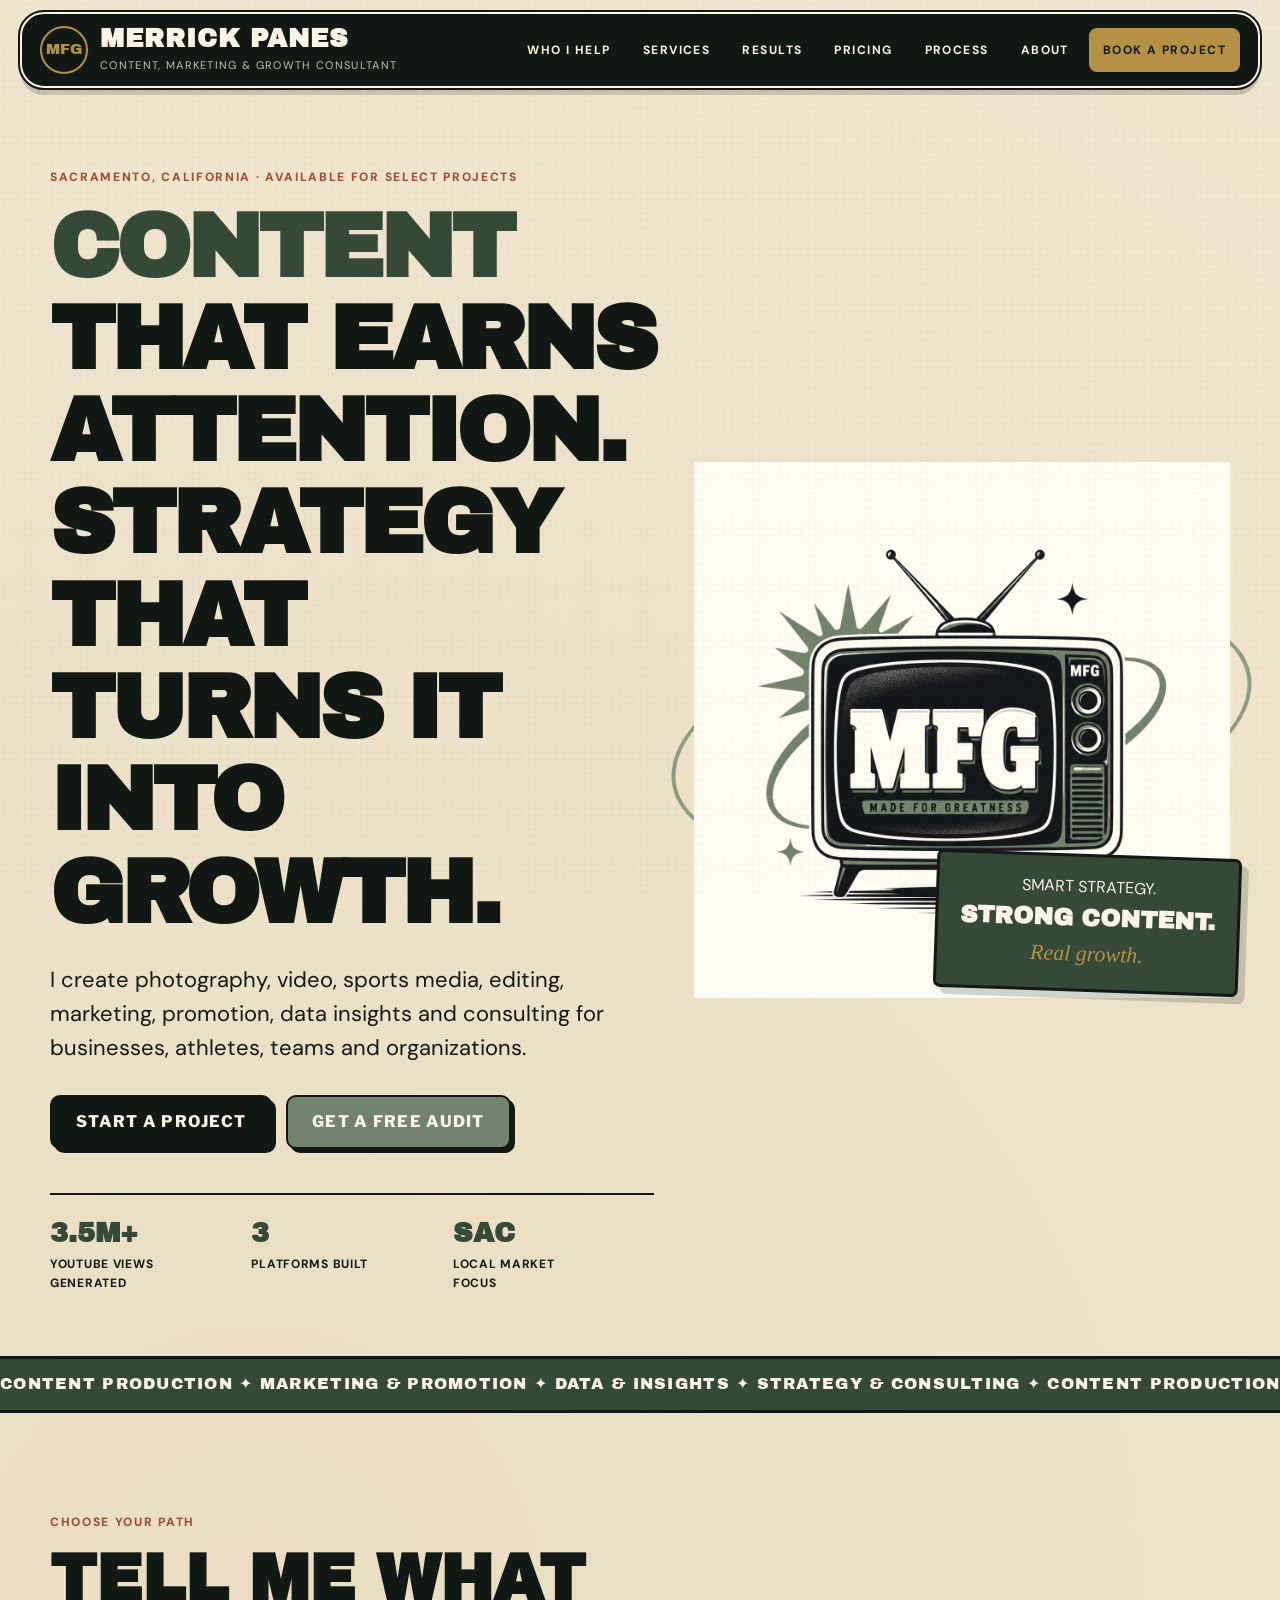
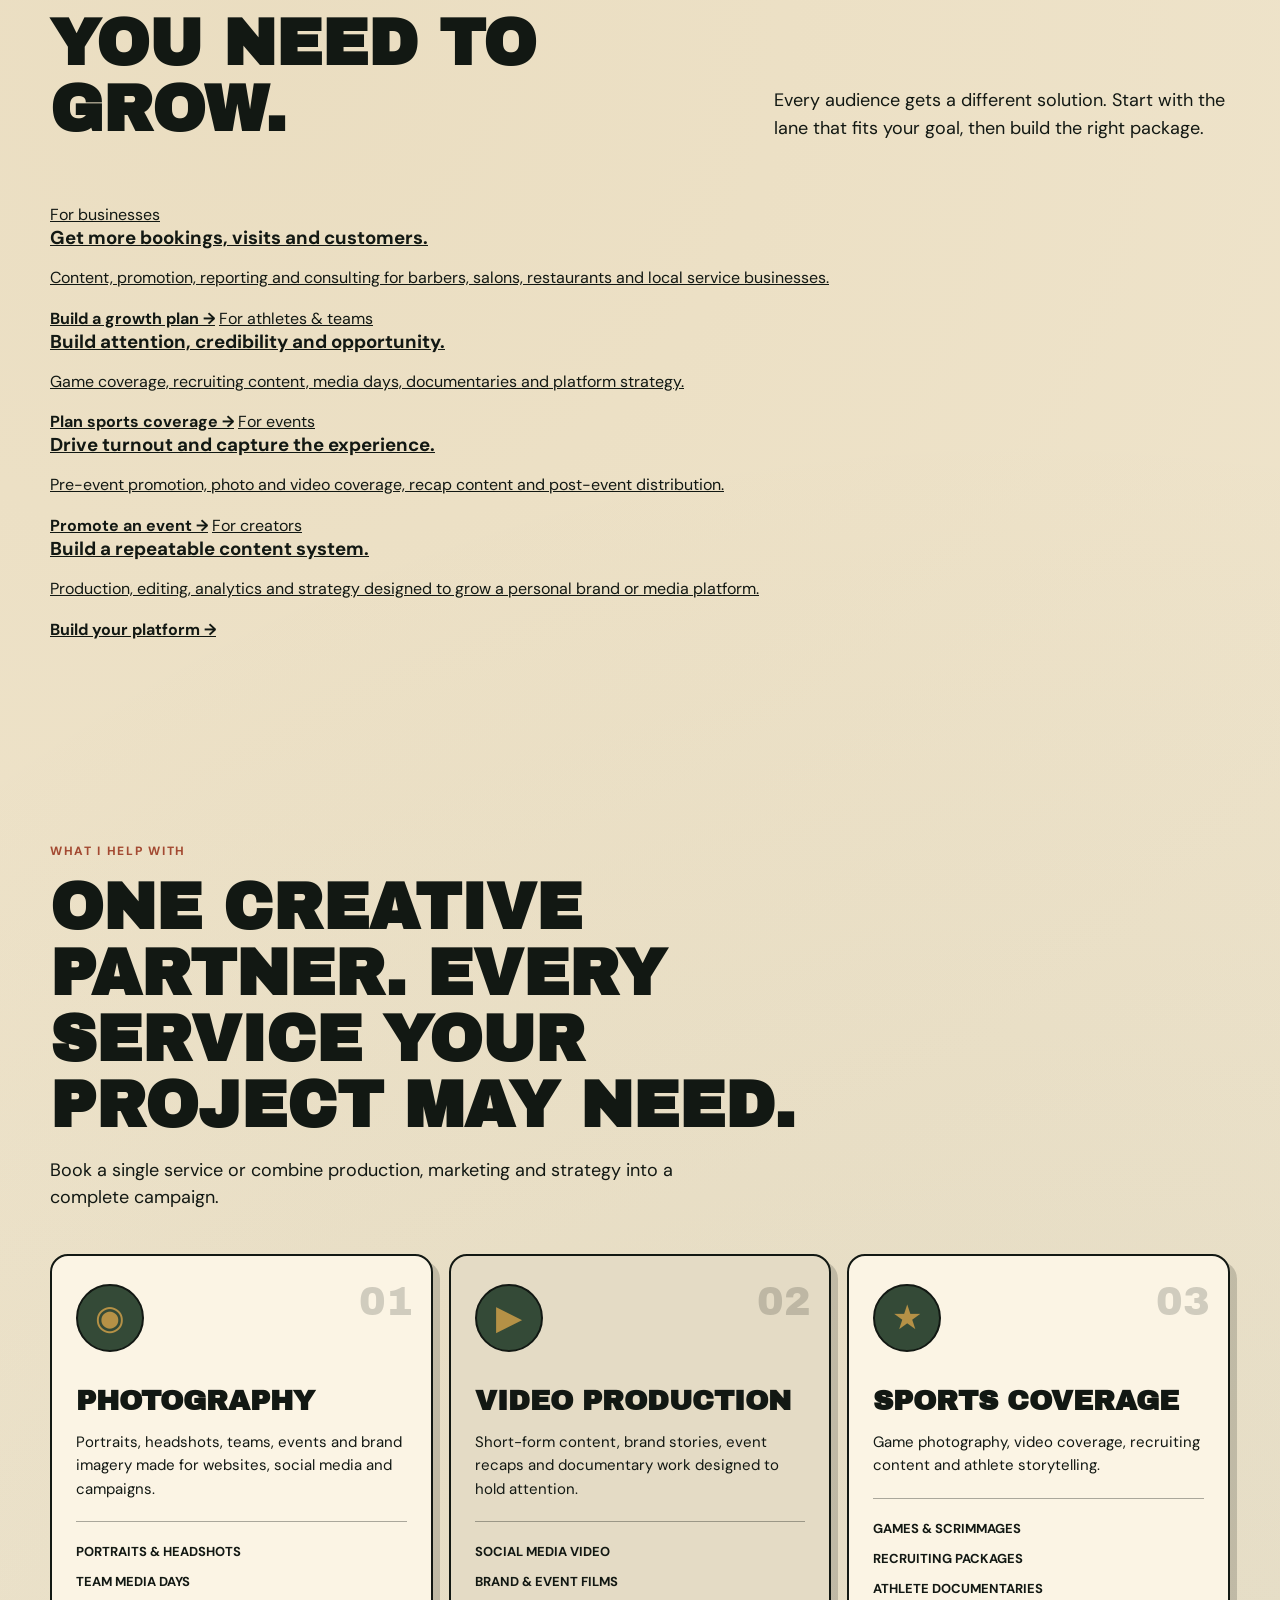
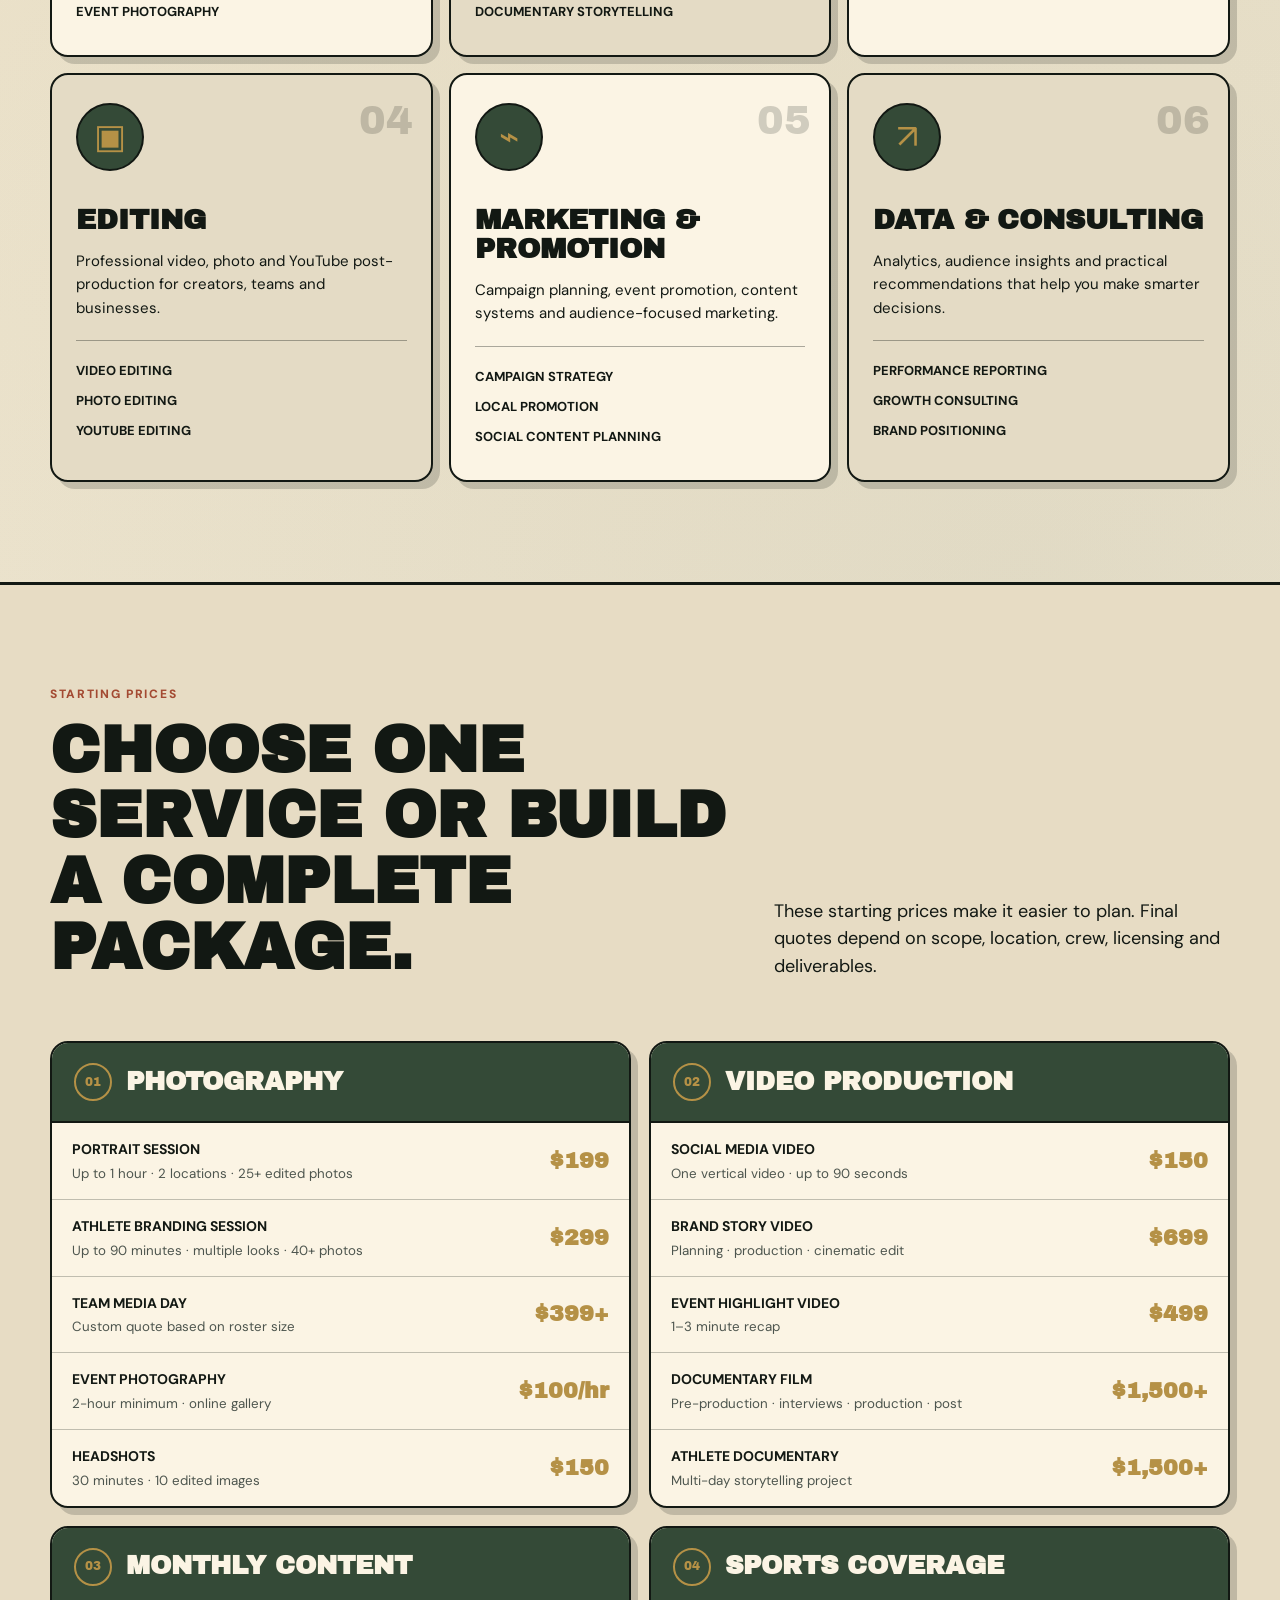
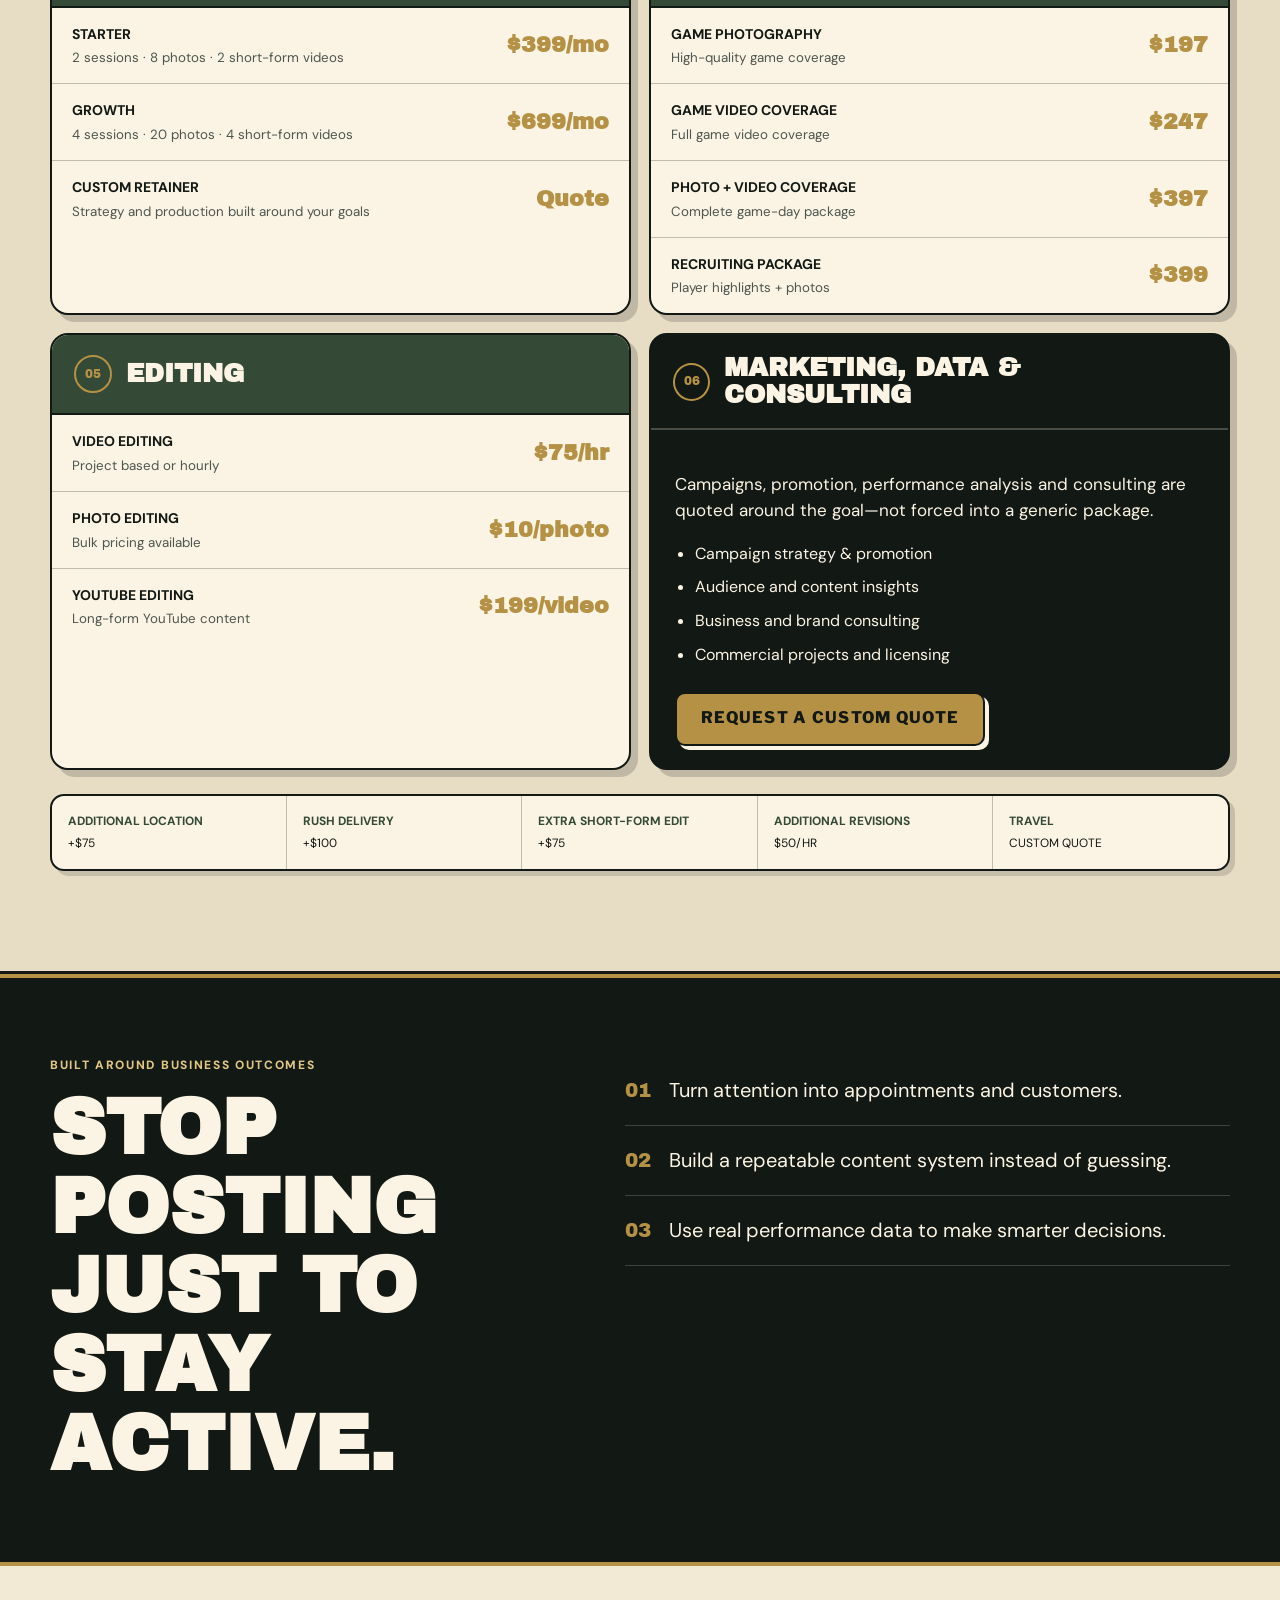
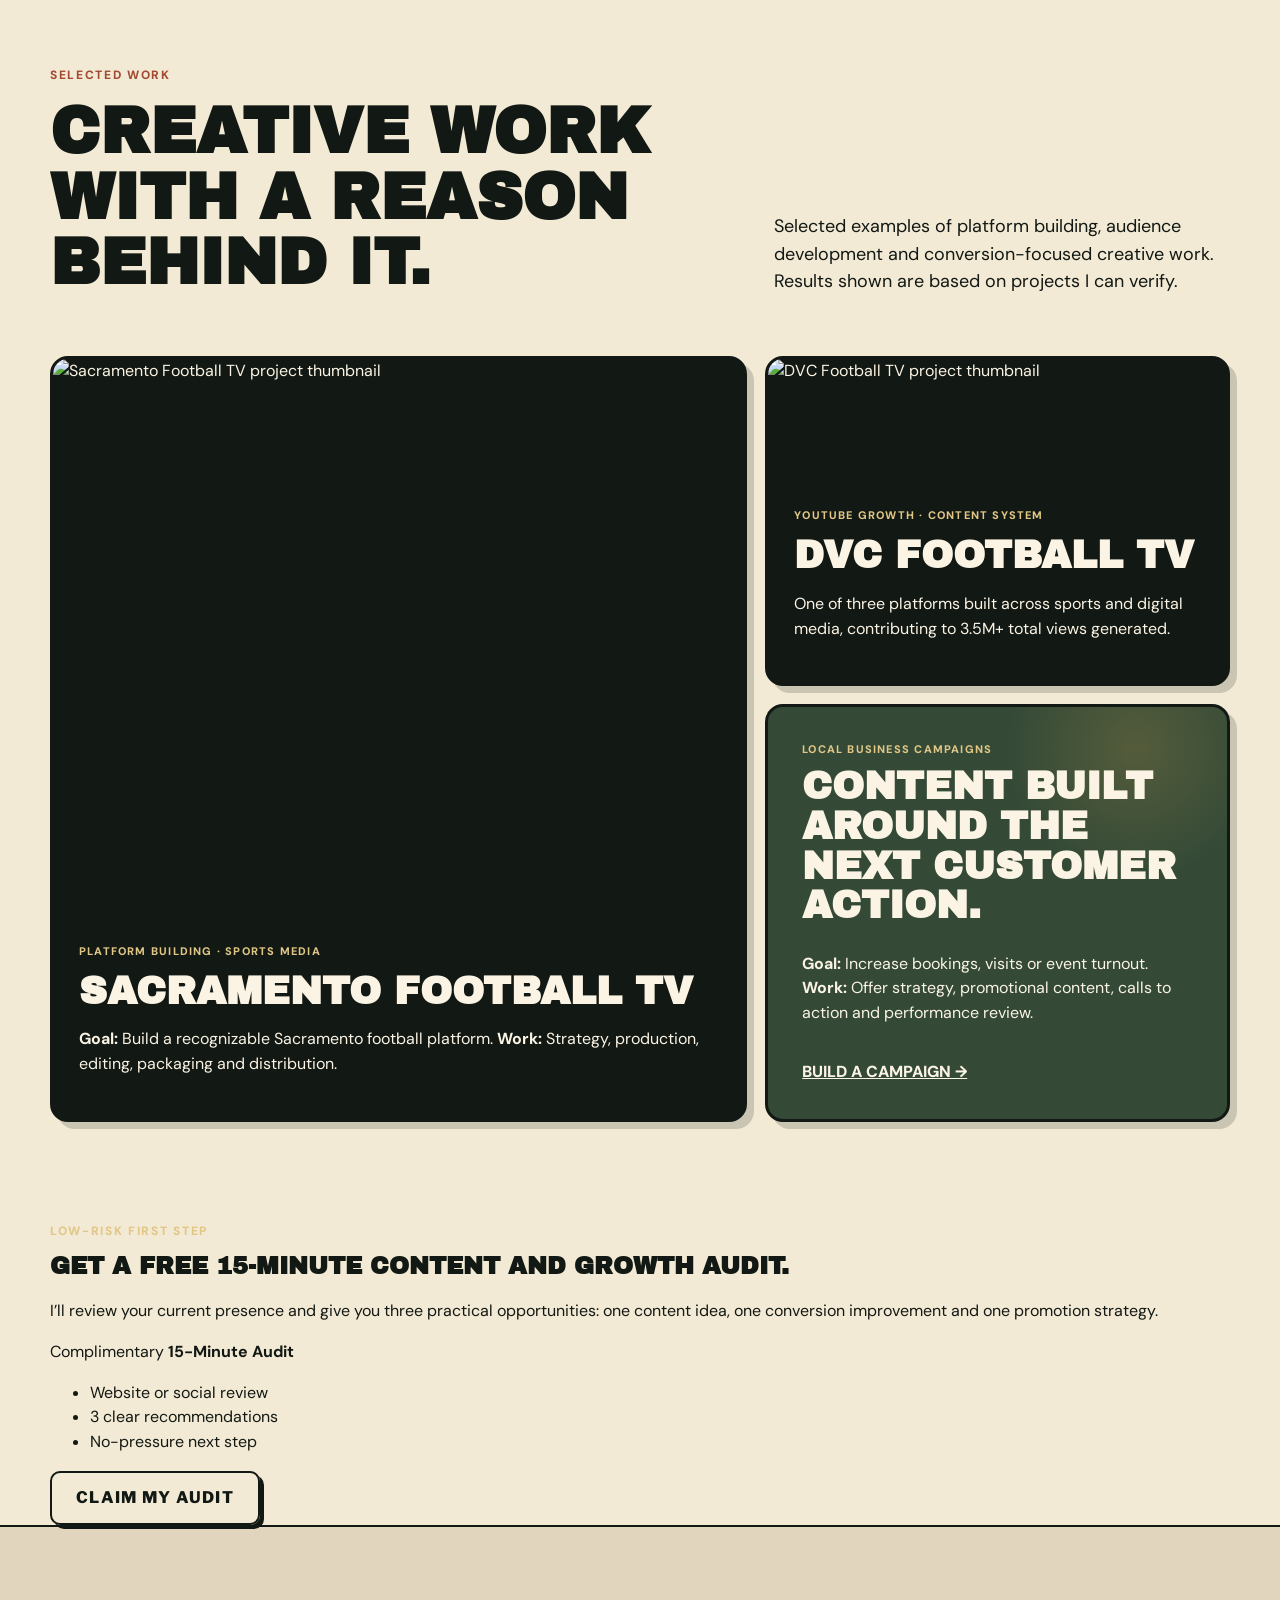
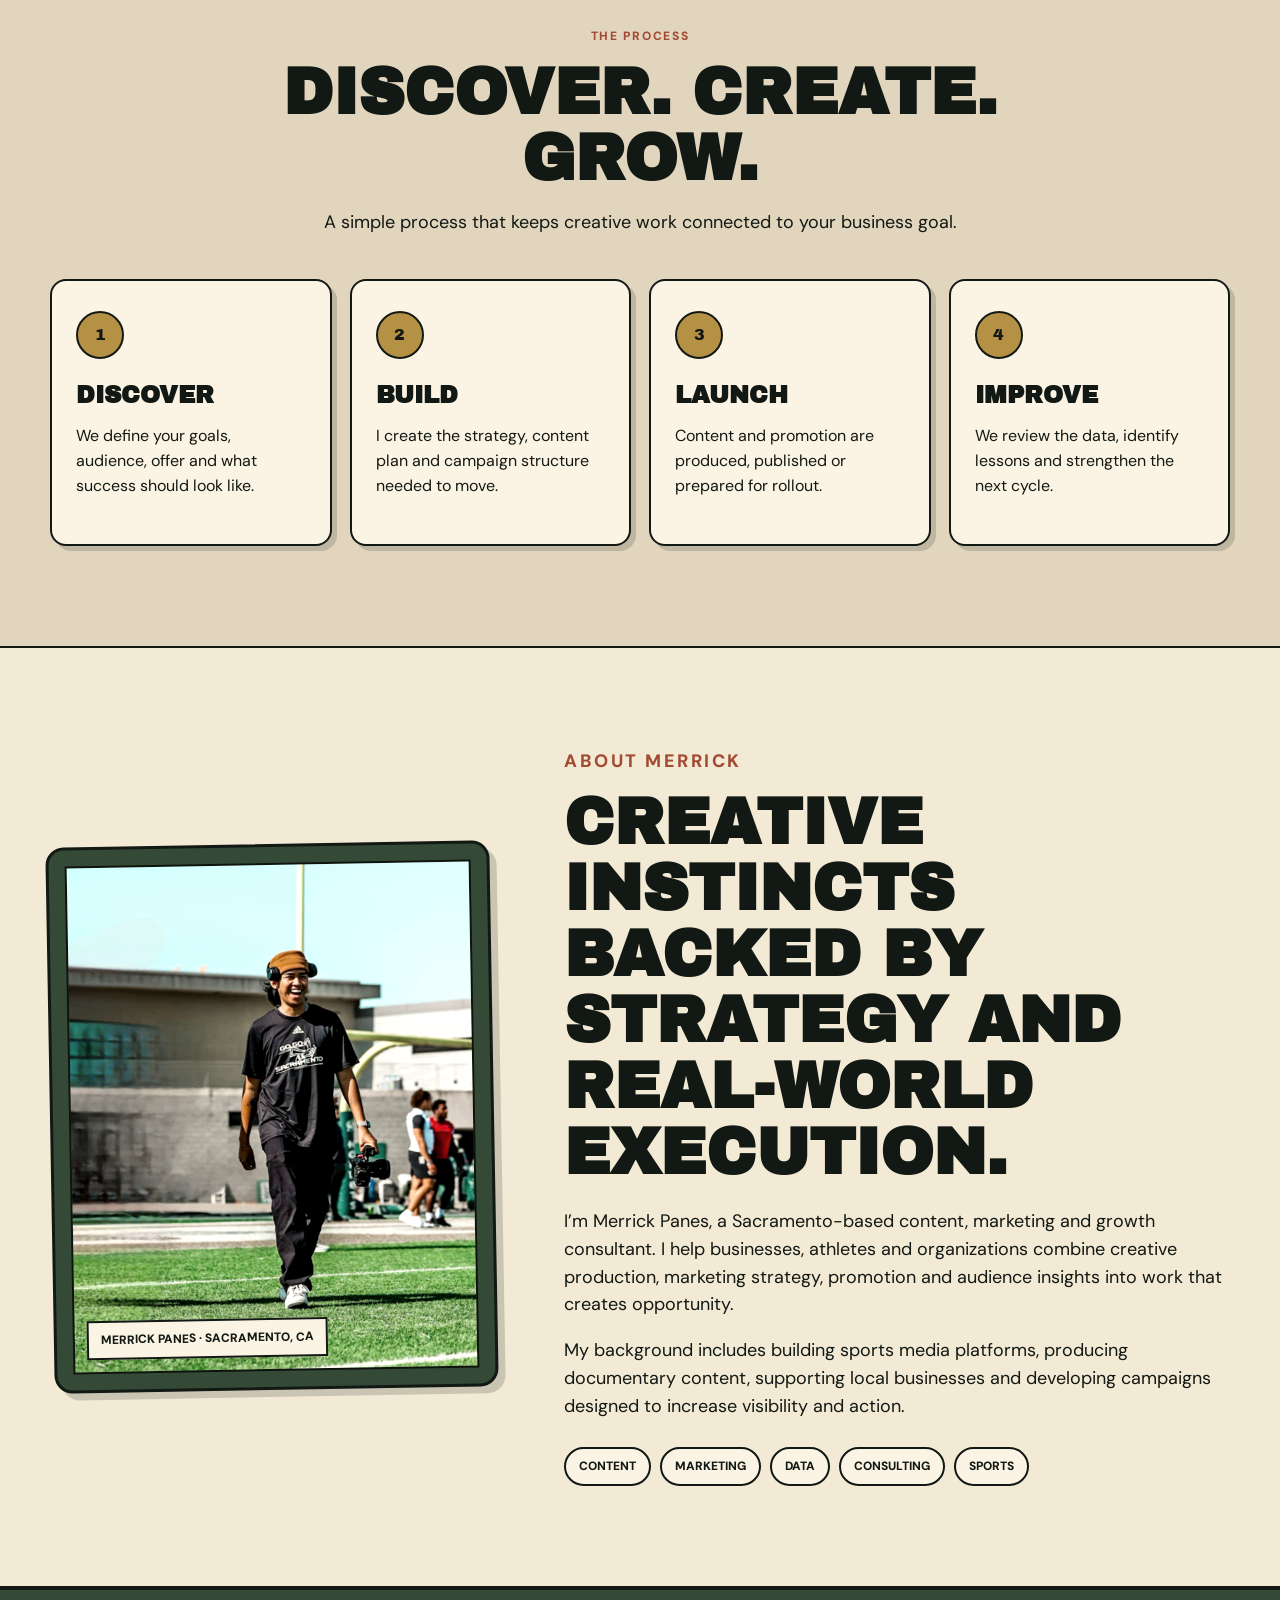
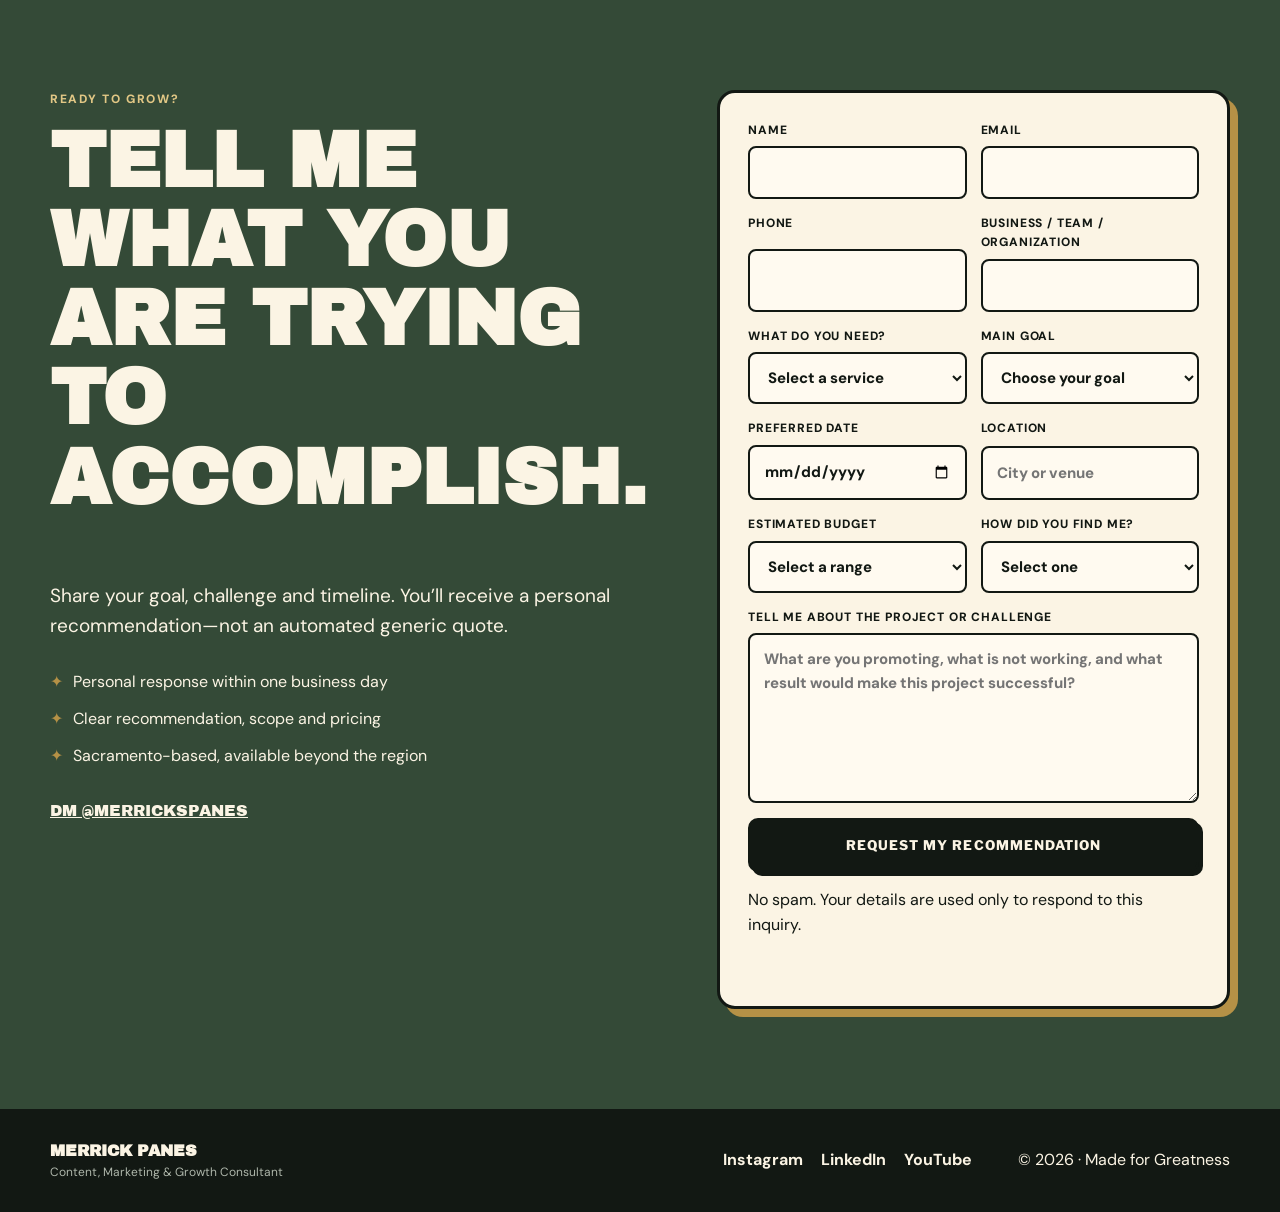
==== index.html @ a5ece687 "Add files via upload" ====
<!doctype html>
<html lang="en">
<head>
  <meta charset="utf-8">
  <meta name="viewport" content="width=device-width, initial-scale=1">
  <meta name="description" content="Merrick Panes is a Sacramento-based content, marketing and growth consultant helping businesses earn attention, understand their audience and turn visibility into bookings and growth.">
  <title>Merrick Panes | Content, Marketing & Growth Consultant</title>
  <link rel="preconnect" href="https://fonts.googleapis.com">
  <link rel="preconnect" href="https://fonts.gstatic.com" crossorigin>
  <link href="https://fonts.googleapis.com/css2?family=Archivo+Black&family=DM+Sans:wght@400;500;600;700&family=Libre+Franklin:ital,wght@0,700;1,700&display=swap" rel="stylesheet">
  <link rel="stylesheet" href="styles.css">
</head>
<body>
  <div class="grain" aria-hidden="true"></div>

  <header class="site-header">
    <a class="brand" href="#top" aria-label="Merrick Panes home">
      <span class="brand-mark">MFG</span>
      <span>
        <strong>Merrick Panes</strong>
        <small>Content, Marketing & Growth Consultant</small>
      </span>
    </a>
    <button class="menu-toggle" aria-expanded="false" aria-controls="site-nav">Menu</button>
    <nav id="site-nav" class="site-nav" aria-label="Primary navigation">
      <a href="#audiences">Who I Help</a>
      <a href="#services">Services</a>
      <a href="#work">Results</a>
      <a href="#pricing">Pricing</a>
      <a href="#process">Process</a>
      <a href="#about">About</a>
      <a class="nav-cta" href="#contact">Book a Project</a>
    </nav>
  </header>

  <main id="top">
    <section class="hero shell">
      <div class="hero-copy">
        <p class="eyebrow">Sacramento, California · Available for select projects</p>
        <h1>Content that earns attention. Strategy that turns it into growth.</h1>
        <p class="hero-lead">I create photography, video, sports media, editing, marketing, promotion, data insights and consulting for businesses, athletes, teams and organizations.</p>
        <div class="hero-actions">
          <a class="button primary" href="#contact">Start a Project</a>
          <a class="button secondary" href="#audit">Get a Free Audit</a>
        </div>
        <div class="proof-strip" aria-label="Selected experience">
          <div><strong>3.5M+</strong><span>YouTube views generated</span></div>
          <div><strong>3</strong><span>Platforms built</span></div>
          <div><strong>SAC</strong><span>Local market focus</span></div>
        </div>
      </div>

      <div class="hero-art" aria-label="Made for Greatness retro television logo">
        <div class="orbit orbit-one"></div>
        <div class="orbit orbit-two"></div>
        <span class="spark spark-one">✦</span>
        <span class="spark spark-two">✦</span>
        <img src="assets/mfg-retro-tv.png" alt="MFG Made for Greatness retro television logo">
        <div class="hero-sign">
          <span>Smart strategy.</span>
          <strong>Strong content.</strong>
          <em>Real growth.</em>
        </div>
      </div>
    </section>

    <section class="ticker" aria-label="Services ticker">
      <div>CONTENT PRODUCTION ✦ MARKETING & PROMOTION ✦ DATA & INSIGHTS ✦ STRATEGY & CONSULTING ✦ CONTENT PRODUCTION ✦ MARKETING & PROMOTION ✦ DATA & INSIGHTS ✦ STRATEGY & CONSULTING ✦</div>
    </section>



    <section id="audiences" class="section shell audience-section">
      <div class="section-heading split-heading">
        <div><p class="eyebrow">Choose your path</p><h2>Tell me what you need to grow.</h2></div>
        <p>Every audience gets a different solution. Start with the lane that fits your goal, then build the right package.</p>
      </div>
      <div class="audience-grid">
        <a class="audience-card" href="#contact" data-service="Business Growth & Monthly Content"><span>For businesses</span><h3>Get more bookings, visits and customers.</h3><p>Content, promotion, reporting and consulting for barbers, salons, restaurants and local service businesses.</p><b>Build a growth plan →</b></a>
        <a class="audience-card" href="#contact" data-service="Sports / Athlete Media"><span>For athletes & teams</span><h3>Build attention, credibility and opportunity.</h3><p>Game coverage, recruiting content, media days, documentaries and platform strategy.</p><b>Plan sports coverage →</b></a>
        <a class="audience-card" href="#contact" data-service="Event Coverage & Promotion"><span>For events</span><h3>Drive turnout and capture the experience.</h3><p>Pre-event promotion, photo and video coverage, recap content and post-event distribution.</p><b>Promote an event →</b></a>
        <a class="audience-card" href="#contact" data-service="Creator / Personal Brand"><span>For creators</span><h3>Build a repeatable content system.</h3><p>Production, editing, analytics and strategy designed to grow a personal brand or media platform.</p><b>Build your platform →</b></a>
      </div>
    </section>

    <section id="services" class="section shell">
      <div class="section-heading">
        <p class="eyebrow">What I help with</p>
        <h2>One creative partner. Every service your project may need.</h2>
        <p>Book a single service or combine production, marketing and strategy into a complete campaign.</p>
      </div>

      <div class="service-grid service-grid-six">
        <article class="service-card">
          <span class="card-number">01</span><div class="service-icon" aria-hidden="true">◉</div>
          <h3>Photography</h3><p>Portraits, headshots, teams, events and brand imagery made for websites, social media and campaigns.</p>
          <ul><li>Portraits & headshots</li><li>Team media days</li><li>Event photography</li></ul>
        </article>
        <article class="service-card">
          <span class="card-number">02</span><div class="service-icon" aria-hidden="true">▶</div>
          <h3>Video Production</h3><p>Short-form content, brand stories, event recaps and documentary work designed to hold attention.</p>
          <ul><li>Social media video</li><li>Brand & event films</li><li>Documentary storytelling</li></ul>
        </article>
        <article class="service-card">
          <span class="card-number">03</span><div class="service-icon" aria-hidden="true">★</div>
          <h3>Sports Coverage</h3><p>Game photography, video coverage, recruiting content and athlete storytelling.</p>
          <ul><li>Games & scrimmages</li><li>Recruiting packages</li><li>Athlete documentaries</li></ul>
        </article>
        <article class="service-card">
          <span class="card-number">04</span><div class="service-icon" aria-hidden="true">▣</div>
          <h3>Editing</h3><p>Professional video, photo and YouTube post-production for creators, teams and businesses.</p>
          <ul><li>Video editing</li><li>Photo editing</li><li>YouTube editing</li></ul>
        </article>
        <article class="service-card">
          <span class="card-number">05</span><div class="service-icon" aria-hidden="true">⌁</div>
          <h3>Marketing & Promotion</h3><p>Campaign planning, event promotion, content systems and audience-focused marketing.</p>
          <ul><li>Campaign strategy</li><li>Local promotion</li><li>Social content planning</li></ul>
        </article>
        <article class="service-card">
          <span class="card-number">06</span><div class="service-icon" aria-hidden="true">↗</div>
          <h3>Data & Consulting</h3><p>Analytics, audience insights and practical recommendations that help you make smarter decisions.</p>
          <ul><li>Performance reporting</li><li>Growth consulting</li><li>Brand positioning</li></ul>
        </article>
      </div>
    </section>

    <section id="pricing" class="section pricing-section">
      <div class="shell">
        <div class="section-heading split-heading">
          <div><p class="eyebrow">Starting prices</p><h2>Choose one service or build a complete package.</h2></div>
          <p>These starting prices make it easier to plan. Final quotes depend on scope, location, crew, licensing and deliverables.</p>
        </div>

        <div class="pricing-grid">
          <article class="price-panel"><div class="price-heading"><span>01</span><h3>Photography</h3></div>
            <div class="price-row"><div><strong>Portrait Session</strong><small>Up to 1 hour · 2 locations · 25+ edited photos</small></div><b>$199</b></div>
            <div class="price-row"><div><strong>Athlete Branding Session</strong><small>Up to 90 minutes · multiple looks · 40+ photos</small></div><b>$299</b></div>
            <div class="price-row"><div><strong>Team Media Day</strong><small>Custom quote based on roster size</small></div><b>$399+</b></div>
            <div class="price-row"><div><strong>Event Photography</strong><small>2-hour minimum · online gallery</small></div><b>$100/hr</b></div>
            <div class="price-row"><div><strong>Headshots</strong><small>30 minutes · 10 edited images</small></div><b>$150</b></div>
          </article>

          <article class="price-panel"><div class="price-heading"><span>02</span><h3>Video Production</h3></div>
            <div class="price-row"><div><strong>Social Media Video</strong><small>One vertical video · up to 90 seconds</small></div><b>$150</b></div>
            <div class="price-row"><div><strong>Brand Story Video</strong><small>Planning · production · cinematic edit</small></div><b>$699</b></div>
            <div class="price-row"><div><strong>Event Highlight Video</strong><small>1–3 minute recap</small></div><b>$499</b></div>
            <div class="price-row"><div><strong>Documentary Film</strong><small>Pre-production · interviews · production · post</small></div><b>$1,500+</b></div>
            <div class="price-row"><div><strong>Athlete Documentary</strong><small>Multi-day storytelling project</small></div><b>$1,500+</b></div>
          </article>

          <article class="price-panel"><div class="price-heading"><span>03</span><h3>Monthly Content</h3></div>
            <div class="price-row"><div><strong>Starter</strong><small>2 sessions · 8 photos · 2 short-form videos</small></div><b>$399/mo</b></div>
            <div class="price-row"><div><strong>Growth</strong><small>4 sessions · 20 photos · 4 short-form videos</small></div><b>$699/mo</b></div>
            <div class="price-row"><div><strong>Custom Retainer</strong><small>Strategy and production built around your goals</small></div><b>Quote</b></div>
          </article>

          <article class="price-panel"><div class="price-heading"><span>04</span><h3>Sports Coverage</h3></div>
            <div class="price-row"><div><strong>Game Photography</strong><small>High-quality game coverage</small></div><b>$197</b></div>
            <div class="price-row"><div><strong>Game Video Coverage</strong><small>Full game video coverage</small></div><b>$247</b></div>
            <div class="price-row"><div><strong>Photo + Video Coverage</strong><small>Complete game-day package</small></div><b>$397</b></div>
            <div class="price-row"><div><strong>Recruiting Package</strong><small>Player highlights + photos</small></div><b>$399</b></div>
          </article>

          <article class="price-panel"><div class="price-heading"><span>05</span><h3>Editing</h3></div>
            <div class="price-row"><div><strong>Video Editing</strong><small>Project based or hourly</small></div><b>$75/hr</b></div>
            <div class="price-row"><div><strong>Photo Editing</strong><small>Bulk pricing available</small></div><b>$10/photo</b></div>
            <div class="price-row"><div><strong>YouTube Editing</strong><small>Long-form YouTube content</small></div><b>$199/video</b></div>
          </article>

          <article class="price-panel price-panel-dark"><div class="price-heading"><span>06</span><h3>Marketing, Data & Consulting</h3></div>
            <p class="consulting-copy">Campaigns, promotion, performance analysis and consulting are quoted around the goal—not forced into a generic package.</p>
            <ul class="consulting-list"><li>Campaign strategy & promotion</li><li>Audience and content insights</li><li>Business and brand consulting</li><li>Commercial projects and licensing</li></ul>
            <a class="button price-button" href="#contact">Request a Custom Quote</a>
          </article>
        </div>

        <div class="addons-bar">
          <span><b>Additional location</b> +$75</span><span><b>Rush delivery</b> +$100</span><span><b>Extra short-form edit</b> +$75</span><span><b>Additional revisions</b> $50/hr</span><span><b>Travel</b> Custom quote</span>
        </div>
      </div>
    </section>

    <section class="problem-band">
      <div class="shell problem-grid">
        <div>
          <p class="eyebrow light">Built around business outcomes</p>
          <h2>Stop posting just to stay active.</h2>
        </div>
        <div class="problem-list">
          <p><span>01</span> Turn attention into appointments and customers.</p>
          <p><span>02</span> Build a repeatable content system instead of guessing.</p>
          <p><span>03</span> Use real performance data to make smarter decisions.</p>
        </div>
      </div>
    </section>

    <section id="work" class="section shell">
      <div class="section-heading split-heading">
        <div>
          <p class="eyebrow">Selected work</p>
          <h2>Creative work with a reason behind it.</h2>
        </div>
        <p>Selected examples of platform building, audience development and conversion-focused creative work. Results shown are based on projects I can verify.</p>
      </div>

      <div class="work-grid">
        <a class="work-card feature" href="https://www.youtube.com/@sacramentofootballtv" target="_blank" rel="noopener">
          <img src="https://i.ytimg.com/vi/YXo_zzMuf7s/maxresdefault.jpg" alt="Sacramento Football TV project thumbnail">
          <div class="work-overlay">
            <span>Platform Building · Sports Media</span>
            <h3>Sacramento Football TV</h3>
            <p><b>Goal:</b> Build a recognizable Sacramento football platform. <b>Work:</b> Strategy, production, editing, packaging and distribution.</p>
          </div>
        </a>
        <a class="work-card" href="https://youtu.be/0BrJmXFcDho" target="_blank" rel="noopener">
          <img src="https://i.ytimg.com/vi/0BrJmXFcDho/maxresdefault.jpg" alt="DVC Football TV project thumbnail">
          <div class="work-overlay">
            <span>YouTube Growth · Content System</span>
            <h3>DVC Football TV</h3>
            <p>One of three platforms built across sports and digital media, contributing to 3.5M+ total views generated.</p>
          </div>
        </a>
        <article class="work-card graphic-card">
          <div class="graphic-inner">
            <span>Local Business Campaigns</span>
            <h3>Content built around the next customer action.</h3>
            <p><b>Goal:</b> Increase bookings, visits or event turnout. <b>Work:</b> Offer strategy, promotional content, calls to action and performance review.</p>
            <a href="#contact">Build a campaign →</a>
          </div>
        </article>
      </div>
    </section>


    <section id="audit" class="audit-section">
      <div class="shell audit-grid">
        <div>
          <p class="eyebrow light">Low-risk first step</p>
          <h2>Get a free 15-minute content and growth audit.</h2>
          <p>I’ll review your current presence and give you three practical opportunities: one content idea, one conversion improvement and one promotion strategy.</p>
        </div>
        <div class="audit-ticket">
          <span>Complimentary</span>
          <strong>15-Minute Audit</strong>
          <ul><li>Website or social review</li><li>3 clear recommendations</li><li>No-pressure next step</li></ul>
          <a class="button audit-button" href="#contact" data-service="Free 15-Minute Growth Audit">Claim My Audit</a>
        </div>
      </div>
    </section>

    <section id="process" class="section process-section">
      <div class="shell">
        <div class="section-heading centered">
          <p class="eyebrow">The process</p>
          <h2>Discover. Create. Grow.</h2>
          <p>A simple process that keeps creative work connected to your business goal.</p>
        </div>
        <div class="process-grid">
          <article><span>1</span><h3>Discover</h3><p>We define your goals, audience, offer and what success should look like.</p></article>
          <article><span>2</span><h3>Build</h3><p>I create the strategy, content plan and campaign structure needed to move.</p></article>
          <article><span>3</span><h3>Launch</h3><p>Content and promotion are produced, published or prepared for rollout.</p></article>
          <article><span>4</span><h3>Improve</h3><p>We review the data, identify lessons and strengthen the next cycle.</p></article>
        </div>
      </div>
    </section>

    <section id="about" class="section shell about-grid">
      <div class="about-photo">
        <img src="assets/merrick-panes.jpg" alt="Merrick Panes">
        <div class="photo-label">Merrick Panes · Sacramento, CA</div>
      </div>
      <div class="about-copy">
        <p class="eyebrow">About Merrick</p>
        <h2>Creative instincts backed by strategy and real-world execution.</h2>
        <p>I’m Merrick Panes, a Sacramento-based content, marketing and growth consultant. I help businesses, athletes and organizations combine creative production, marketing strategy, promotion and audience insights into work that creates opportunity.</p>
        <p>My background includes building sports media platforms, producing documentary content, supporting local businesses and developing campaigns designed to increase visibility and action.</p>
        <div class="about-tags"><span>Content</span><span>Marketing</span><span>Data</span><span>Consulting</span><span>Sports</span></div>
      </div>
    </section>

    <section id="contact" class="contact-section">
      <div class="shell contact-grid">
        <div class="contact-copy">
          <p class="eyebrow light">Ready to grow?</p>
          <h2>Tell me what you are trying to accomplish.</h2>
          <p>Share your goal, challenge and timeline. You’ll receive a personal recommendation—not an automated generic quote.</p>
          <div class="contact-points">
            <span>Personal response within one business day</span>
            <span>Clear recommendation, scope and pricing</span>
            <span>Sacramento-based, available beyond the region</span>
          </div>
          <a href="https://www.instagram.com/merrickspanes/" target="_blank" rel="noopener">DM @merrickspanes</a>
        </div>

        <form action="https://formspree.io/f/xeevyozg" method="POST" id="contactForm" class="contact-form">
          <input type="hidden" name="_subject" value="New lead from merrickpanes.info">
          <input type="hidden" name="landing_page" id="landingPage">
          <input type="hidden" name="referrer" id="referrer">
          <div class="field-row">
            <label>Name<input type="text" name="name" autocomplete="name" required></label>
            <label>Email<input type="email" name="email" autocomplete="email" required></label>
          </div>
          <div class="field-row">
            <label>Phone<input type="tel" name="phone" autocomplete="tel"></label>
            <label>Business / Team / Organization<input type="text" name="business"></label>
          </div>
          <div class="field-row">
            <label>What do you need?
              <select name="service" id="serviceSelect" required>
                <option value="">Select a service</option>
                <option>Free 15-Minute Growth Audit</option>
                <option>Photography</option><option>Video Production</option><option>Sports Coverage</option><option>Event Coverage & Promotion</option><option>Editing</option><option>Monthly Content</option><option>Marketing & Promotion</option><option>Data & Insights</option><option>Strategy & Consulting</option><option>Creator / Personal Brand</option><option>Not sure yet</option>
              </select>
            </label>
            <label>Main goal
              <select name="goal" required>
                <option value="">Choose your goal</option><option>Get more bookings</option><option>Promote an event</option><option>Build brand awareness</option><option>Create consistent social content</option><option>Capture a game or event</option><option>Promote an athlete</option><option>Understand performance data</option><option>Get strategic guidance</option>
              </select>
            </label>
          </div>
          <div class="field-row">
            <label>Preferred date<input type="date" name="preferred_date"></label>
            <label>Location<input type="text" name="location" placeholder="City or venue"></label>
          </div>
          <div class="field-row">
            <label>Estimated budget
              <select name="budget"><option value="">Select a range</option><option>Under $300</option><option>$300–$699</option><option>$700–$1,499</option><option>$1,500–$3,000</option><option>$3,000+</option></select>
            </label>
            <label>How did you find me?
              <select name="lead_source" required><option value="">Select one</option><option>Instagram</option><option>YouTube</option><option>Google Search</option><option>Referral</option><option>Event</option><option>Direct outreach</option><option>Previous client</option><option>Other</option></select>
            </label>
          </div>
          <label>Tell me about the project or challenge<textarea name="message" rows="6" required placeholder="What are you promoting, what is not working, and what result would make this project successful?"></textarea></label>
          <button class="button primary submit-button" type="submit">Request My Recommendation</button>
          <p class="privacy-note">No spam. Your details are used only to respond to this inquiry.</p>
          <p class="form-status" id="formStatus" role="status" aria-live="polite"></p>
        </form>
      </div>
    </section>
  </main>

  <footer class="site-footer">
    <div class="shell footer-grid">
      <div><strong>Merrick Panes</strong><span>Content, Marketing & Growth Consultant</span></div>
      <div><a href="https://www.instagram.com/merrickspanes/" target="_blank" rel="noopener">Instagram</a><a href="https://www.linkedin.com/in/merrick-panes-762008147/" target="_blank" rel="noopener">LinkedIn</a><a href="https://www.youtube.com/@sacramentofootballtv" target="_blank" rel="noopener">YouTube</a></div>
      <div>© 2026 · Made for Greatness</div>
    </div>
  </footer>

  <script src="script.js"></script>
</body>
</html>
---- styles.css ----
:root {
  --ink: #121813;
  --green: #344a37;
  --green-light: #71856e;
  --gold: #b59146;
  --cream: #f3ead5;
  --paper: #fbf4e4;
  --rust: #a34a32;
  --line: rgba(18, 24, 19, .75);
  --shadow: 7px 7px 0 rgba(18, 24, 19, .18);
}

* { box-sizing: border-box; }
html { scroll-behavior: smooth; }
body {
  margin: 0;
  color: var(--ink);
  background:
    radial-gradient(circle at 20% 15%, rgba(181,145,70,.14), transparent 28%),
    radial-gradient(circle at 80% 35%, rgba(52,74,55,.09), transparent 25%),
    var(--cream);
  font-family: "DM Sans", sans-serif;
  line-height: 1.55;
}
body::before {
  content: "";
  position: fixed;
  inset: 0;
  pointer-events: none;
  opacity: .16;
  background-image:
    repeating-linear-gradient(0deg, transparent 0 3px, rgba(20,20,15,.04) 4px),
    radial-gradient(circle, rgba(40,35,20,.15) 0 1px, transparent 1.5px);
  background-size: auto, 7px 7px;
  z-index: 10;
  mix-blend-mode: multiply;
}
img { max-width: 100%; display: block; }
a { color: inherit; }
.shell { width: min(1180px, calc(100% - 40px)); margin-inline: auto; }

.site-header {
  position: sticky;
  top: 0;
  z-index: 30;
  width: min(1240px, calc(100% - 24px));
  margin: 12px auto 0;
  min-height: 76px;
  display: flex;
  align-items: center;
  justify-content: space-between;
  gap: 24px;
  padding: 12px 18px;
  background: var(--ink);
  color: var(--paper);
  border: 2px solid var(--paper);
  outline: 2px solid var(--ink);
  border-radius: 24px;
  box-shadow: 0 7px 0 rgba(18,24,19,.18);
}
.brand { display: flex; align-items: center; gap: 12px; text-decoration: none; min-width: 0; }
.brand-mark {
  display: grid;
  place-items: center;
  width: 48px;
  aspect-ratio: 1;
  border: 2px solid var(--gold);
  border-radius: 50%;
  color: var(--gold);
  font-family: "Archivo Black", sans-serif;
  font-size: 15px;
}
.brand strong { display: block; font-family: "Archivo Black", sans-serif; text-transform: uppercase; letter-spacing: .04em; font-size: clamp(18px, 2vw, 28px); line-height: 1; }
.brand small { display: block; color: #bec6b3; margin-top: 5px; font-size: 11px; text-transform: uppercase; letter-spacing: .12em; }
.site-nav { display: flex; align-items: center; gap: 8px; }
.site-nav a { text-decoration: none; text-transform: uppercase; letter-spacing: .12em; font-weight: 700; font-size: 12px; padding: 11px 12px; }
.site-nav a:hover { color: var(--gold); }
.site-nav .nav-cta { color: var(--ink); background: var(--gold); border: 2px solid var(--gold); border-radius: 8px; }
.site-nav .nav-cta:hover { background: var(--paper); color: var(--ink); }
.menu-toggle { display: none; font: inherit; border: 1px solid var(--gold); background: transparent; color: var(--paper); padding: 9px 12px; border-radius: 8px; }

.hero { min-height: 760px; display: grid; grid-template-columns: 1.06fr .94fr; align-items: center; gap: 40px; padding-block: 80px 64px; }
.eyebrow { margin: 0 0 14px; color: var(--rust); font-weight: 800; text-transform: uppercase; letter-spacing: .14em; font-size: 12px; }
.eyebrow.light { color: #e1c785; }
h1, h2, h3 { margin-top: 0; line-height: 1.03; }
h1, h2 { font-family: "Archivo Black", sans-serif; text-transform: uppercase; }
h1 { font-size: clamp(54px, 7vw, 104px); letter-spacing: -.045em; margin-bottom: 24px; }
h1::first-line { color: var(--green); }
.hero-lead { max-width: 670px; font-size: clamp(18px, 2vw, 22px); margin-bottom: 30px; }
.hero-actions { display: flex; flex-wrap: wrap; gap: 14px; }
.button {
  display: inline-flex;
  justify-content: center;
  align-items: center;
  min-height: 54px;
  padding: 0 24px;
  border: 2px solid var(--ink);
  border-radius: 10px;
  box-shadow: 4px 4px 0 var(--ink);
  font-family: "Libre Franklin", sans-serif;
  font-weight: 800;
  text-transform: uppercase;
  letter-spacing: .08em;
  text-decoration: none;
  transition: .18s ease;
}
.button:hover { transform: translate(2px,2px); box-shadow: 2px 2px 0 var(--ink); }
.button.primary { background: var(--ink); color: var(--paper); }
.button.secondary { background: var(--green-light); color: var(--paper); }
.proof-strip { display: grid; grid-template-columns: repeat(3, 1fr); border-top: 2px solid var(--ink); margin-top: 44px; max-width: 680px; }
.proof-strip div { padding: 18px 18px 0 0; }
.proof-strip strong { display: block; font-family: "Archivo Black", sans-serif; font-size: 27px; color: var(--green); }
.proof-strip span { display: block; max-width: 140px; font-size: 12px; text-transform: uppercase; font-weight: 700; letter-spacing: .06em; }
.hero-art { position: relative; min-height: 560px; display: grid; place-items: center; }
.hero-art img { position: relative; z-index: 3; width: min(100%, 620px); filter: contrast(1.04) saturate(.82); }
.orbit { position: absolute; border: 4px solid var(--green-light); border-radius: 50%; opacity: .75; }
.orbit-one { width: 110%; height: 44%; transform: rotate(-11deg); }
.orbit-two { width: 92%; height: 34%; transform: rotate(18deg); border-color: var(--gold); }
.spark { position: absolute; font-size: 44px; color: var(--gold); z-index: 2; }
.spark-one { left: 3%; top: 18%; }
.spark-two { right: 4%; bottom: 16%; color: var(--ink); font-size: 28px; }
.hero-sign { position: absolute; right: -10px; bottom: 18px; z-index: 5; padding: 18px 22px; background: var(--green); color: var(--paper); border: 3px solid var(--ink); border-radius: 7px; transform: rotate(2deg); box-shadow: var(--shadow); text-transform: uppercase; text-align: center; }
.hero-sign span, .hero-sign strong, .hero-sign em { display: block; }
.hero-sign strong { font-family: "Archivo Black", sans-serif; font-size: 24px; }
.hero-sign em { font-family: Georgia, serif; color: var(--gold); font-size: 22px; text-transform: none; }

.ticker { overflow: hidden; background: var(--green); color: var(--paper); border-block: 3px solid var(--ink); padding: 13px 0; font-family: "Archivo Black", sans-serif; letter-spacing: .08em; white-space: nowrap; }
.ticker div { width: max-content; animation: ticker 28s linear infinite; }
@keyframes ticker { to { transform: translateX(-50%); } }

.section { padding-block: 100px; }
.section-heading { max-width: 760px; margin-bottom: 42px; }
.section-heading h2 { font-size: clamp(42px, 5vw, 72px); margin-bottom: 18px; }
.section-heading > p:last-child { font-size: 18px; max-width: 660px; }
.split-heading { max-width: none; display: grid; grid-template-columns: 1.2fr .8fr; gap: 40px; align-items: end; }
.centered { text-align: center; margin-inline: auto; }
.centered > p:last-child { margin-inline: auto; }

.service-grid { display: grid; grid-template-columns: repeat(4, 1fr); gap: 16px; }
.service-card { position: relative; min-height: 410px; padding: 28px 24px; background: var(--paper); border: 2px solid var(--ink); border-radius: 18px; box-shadow: var(--shadow); overflow: hidden; }
.service-card:nth-child(2), .service-card:nth-child(4) { background: #e4dbc5; transform: translateY(24px); }
.card-number { position: absolute; top: 15px; right: 18px; font-family: "Archivo Black", sans-serif; color: rgba(18,24,19,.18); font-size: 40px; }
.service-icon { width: 68px; height: 68px; display: grid; place-items: center; border: 2px solid var(--ink); border-radius: 50%; font-size: 34px; color: var(--gold); background: var(--green); margin-bottom: 35px; }
.service-card h3 { font-family: "Archivo Black", sans-serif; text-transform: uppercase; font-size: 28px; margin-bottom: 14px; }
.service-card p { font-size: 15px; }
.service-card ul { padding: 15px 0 0; margin: 20px 0 0; list-style: none; border-top: 1px solid rgba(18,24,19,.35); }
.service-card li { padding: 5px 0; font-weight: 700; font-size: 13px; text-transform: uppercase; }

.problem-band { background: var(--ink); color: var(--paper); border-block: 4px solid var(--gold); padding-block: 78px; }
.problem-grid { display: grid; grid-template-columns: .9fr 1.1fr; gap: 80px; }
.problem-band h2 { font-size: clamp(46px, 6vw, 86px); margin: 0; }
.problem-list p { margin: 0; padding: 19px 0; border-bottom: 1px solid rgba(243,234,213,.2); font-size: 20px; display: flex; gap: 18px; align-items: baseline; }
.problem-list span { color: var(--gold); font-family: "Archivo Black", sans-serif; }

.work-grid { display: grid; grid-template-columns: 1.2fr .8fr; gap: 18px; }
.work-card { position: relative; min-height: 330px; overflow: hidden; border: 3px solid var(--ink); border-radius: 18px; background: var(--ink); color: var(--paper); text-decoration: none; box-shadow: var(--shadow); }
.work-card.feature { grid-row: span 2; min-height: 680px; }
.work-card img { width: 100%; height: 100%; object-fit: cover; transition: transform .45s ease; }
.work-card:hover img { transform: scale(1.035); }
.work-overlay { position: absolute; inset: auto 0 0; padding: 55px 26px 26px; background: linear-gradient(transparent, rgba(18,24,19,.96)); }
.work-overlay span, .graphic-inner > span { color: #e1c785; text-transform: uppercase; letter-spacing: .11em; font-weight: 800; font-size: 11px; }
.work-overlay h3, .graphic-inner h3 { font-family: "Archivo Black", sans-serif; text-transform: uppercase; font-size: clamp(26px, 3vw, 48px); margin: 9px 0 10px; }
.graphic-card { background: var(--green); }
.graphic-inner { height: 100%; padding: 34px; display: flex; flex-direction: column; justify-content: center; background-image: radial-gradient(circle at 80% 10%, rgba(181,145,70,.25), transparent 25%); }
.graphic-inner a { margin-top: 18px; color: var(--paper); font-weight: 800; text-transform: uppercase; }

.process-section { background: #e1d5bd; border-block: 2px solid var(--ink); }
.process-grid { display: grid; grid-template-columns: repeat(4, 1fr); gap: 18px; }
.process-grid article { padding: 30px 24px; border: 2px solid var(--ink); border-radius: 16px; background: var(--paper); box-shadow: 5px 5px 0 rgba(18,24,19,.16); }
.process-grid span { display: grid; place-items: center; width: 48px; height: 48px; border-radius: 50%; background: var(--gold); border: 2px solid var(--ink); font-family: "Archivo Black", sans-serif; margin-bottom: 24px; }
.process-grid h3 { font-family: "Archivo Black", sans-serif; text-transform: uppercase; font-size: 24px; margin-bottom: 10px; }

.about-grid { display: grid; grid-template-columns: .8fr 1.2fr; gap: 70px; align-items: center; }
.about-photo { position: relative; border: 3px solid var(--ink); border-radius: 18px; background: var(--green); padding: 16px; box-shadow: var(--shadow); transform: rotate(-1deg); }
.about-photo img { width: 100%; aspect-ratio: 4/5; object-fit: cover; filter: sepia(.12) saturate(.85) contrast(1.05); border: 2px solid var(--ink); }
.photo-label { position: absolute; left: 30px; bottom: 30px; background: var(--paper); border: 2px solid var(--ink); padding: 8px 12px; font-weight: 800; text-transform: uppercase; font-size: 12px; }
.about-copy h2 { font-size: clamp(42px, 5vw, 72px); margin-bottom: 22px; }
.about-copy p { font-size: 18px; }
.about-tags { display: flex; flex-wrap: wrap; gap: 9px; margin-top: 26px; }
.about-tags span { border: 2px solid var(--ink); border-radius: 999px; padding: 8px 13px; text-transform: uppercase; font-weight: 800; font-size: 12px; background: var(--paper); }

.contact-section { background: var(--green); color: var(--paper); padding-block: 100px; border-top: 4px solid var(--ink); }
.contact-grid { display: grid; grid-template-columns: .85fr 1.15fr; gap: 70px; align-items: start; }
.contact-copy h2 { font-size: clamp(48px, 6vw, 82px); }
.contact-copy > p:not(.eyebrow) { font-size: 19px; }
.contact-points { display: grid; gap: 12px; margin: 30px 0; }
.contact-points span::before { content: "✦"; color: var(--gold); margin-right: 10px; }
.contact-copy > a { color: var(--paper); font-family: "Archivo Black", sans-serif; text-transform: uppercase; }
.contact-form { background: var(--paper); color: var(--ink); padding: 28px; border: 3px solid var(--ink); border-radius: 18px; box-shadow: 8px 8px 0 var(--gold); }
.field-row { display: grid; grid-template-columns: 1fr 1fr; gap: 14px; }
label { display: grid; gap: 7px; margin-bottom: 15px; font-size: 12px; font-weight: 800; text-transform: uppercase; letter-spacing: .07em; }
input, select, textarea { width: 100%; border: 2px solid var(--ink); border-radius: 8px; background: #fffaf0; color: var(--ink); padding: 13px 14px; font: inherit; font-size: 15px; }
input:focus, select:focus, textarea:focus { outline: 3px solid rgba(181,145,70,.4); }
textarea { resize: vertical; }
.submit-button { width: 100%; cursor: pointer; }
.form-status { min-height: 24px; margin: 14px 0 0; font-weight: 700; }

.site-footer { background: var(--ink); color: var(--paper); padding: 30px 0; }
.footer-grid { display: grid; grid-template-columns: 1fr auto auto; gap: 28px; align-items: center; }
.footer-grid strong, .footer-grid span { display: block; }
.footer-grid strong { font-family: "Archivo Black", sans-serif; text-transform: uppercase; }
.footer-grid span { color: #aeb6aa; font-size: 12px; }
.footer-grid a { margin-right: 18px; color: var(--paper); text-decoration: none; font-weight: 700; }

@media (max-width: 980px) {
  .site-header { border-radius: 18px; }
  .menu-toggle { display: inline-flex; }
  .site-nav { display: none; position: absolute; top: calc(100% + 10px); left: 0; right: 0; margin-inline: 10px; padding: 15px; background: var(--ink); border: 2px solid var(--paper); border-radius: 15px; flex-direction: column; align-items: stretch; }
  .site-nav.open { display: flex; }
  .site-nav a { text-align: center; }
  .hero { grid-template-columns: 1fr; padding-top: 65px; }
  .hero-art { min-height: 480px; }
  .service-grid { grid-template-columns: repeat(2, 1fr); }
  .service-card:nth-child(2), .service-card:nth-child(4) { transform: none; }
  .problem-grid, .about-grid, .contact-grid { grid-template-columns: 1fr; }
  .work-grid { grid-template-columns: 1fr; }
  .work-card.feature { grid-row: auto; min-height: 520px; }
  .process-grid { grid-template-columns: repeat(2, 1fr); }
  .split-heading { grid-template-columns: 1fr; }
  .footer-grid { grid-template-columns: 1fr; text-align: center; }
}

@media (max-width: 640px) {
  .shell { width: min(100% - 24px, 1180px); }
  .brand small { display: none; }
  .brand strong { font-size: 17px; }
  .brand-mark { width: 40px; }
  .site-header { min-height: 64px; padding: 9px 12px; }
  .hero { min-height: auto; padding-block: 54px 42px; }
  h1 { font-size: clamp(46px, 15vw, 68px); }
  .hero-lead { font-size: 17px; }
  .hero-actions { display: grid; }
  .proof-strip { grid-template-columns: 1fr; }
  .proof-strip div { border-bottom: 1px solid rgba(18,24,19,.2); padding-bottom: 13px; }
  .hero-art { min-height: 360px; }
  .hero-sign { position: relative; right: auto; bottom: auto; margin-top: -35px; }
  .section { padding-block: 72px; }
  .section-heading h2, .about-copy h2 { font-size: 40px; }
  .service-grid, .process-grid { grid-template-columns: 1fr; }
  .service-card { min-height: auto; }
  .problem-grid { gap: 36px; }
  .problem-band h2 { font-size: 45px; }
  .problem-list p { font-size: 17px; }
  .work-card, .work-card.feature { min-height: 430px; }
  .field-row { grid-template-columns: 1fr; gap: 0; }
  .contact-form { padding: 20px; }
  .contact-copy h2 { font-size: 45px; }
}

@media (prefers-reduced-motion: reduce) {
  html { scroll-behavior: auto; }
  *, *::before, *::after { animation-duration: .01ms !important; animation-iteration-count: 1 !important; transition-duration: .01ms !important; }
}

/* Expanded services and pricing */
.service-grid-six { grid-template-columns: repeat(3, 1fr); }
.service-grid-six .service-card:nth-child(2),
.service-grid-six .service-card:nth-child(4) { transform: none; }
.service-grid-six .service-card:nth-child(even) { background: #e4dbc5; }
.service-grid-six .service-card { min-height: 360px; }

.pricing-section {
  background: #e7dcc4;
  border-block: 3px solid var(--ink);
}
.pricing-grid {
  display: grid;
  grid-template-columns: repeat(2, minmax(0, 1fr));
  gap: 18px;
}
.price-panel {
  background: var(--paper);
  border: 2px solid var(--ink);
  border-radius: 18px;
  box-shadow: var(--shadow);
  overflow: hidden;
}
.price-heading {
  display: flex;
  align-items: center;
  gap: 14px;
  padding: 20px 22px;
  background: var(--green);
  color: var(--paper);
  border-bottom: 2px solid var(--ink);
}
.price-heading span {
  display: grid;
  place-items: center;
  width: 38px;
  height: 38px;
  border: 2px solid var(--gold);
  border-radius: 50%;
  color: var(--gold);
  font-family: "Archivo Black", sans-serif;
  font-size: 12px;
}
.price-heading h3 {
  margin: 0;
  font-family: "Archivo Black", sans-serif;
  text-transform: uppercase;
  font-size: clamp(22px, 2vw, 32px);
}
.price-row {
  display: grid;
  grid-template-columns: 1fr auto;
  gap: 20px;
  align-items: center;
  padding: 16px 20px;
  border-bottom: 1px solid rgba(18,24,19,.25);
}
.price-row:last-child { border-bottom: 0; }
.price-row strong, .price-row small { display: block; }
.price-row strong { text-transform: uppercase; font-size: 14px; }
.price-row small { margin-top: 4px; color: #4d554e; line-height: 1.35; }
.price-row b {
  color: var(--gold);
  font-family: "Archivo Black", sans-serif;
  font-size: 22px;
  white-space: nowrap;
}
.price-panel-dark {
  padding-bottom: 22px;
  background: var(--ink);
  color: var(--paper);
}
.price-panel-dark .price-heading { background: var(--ink); border-bottom-color: rgba(243,234,213,.25); }
.consulting-copy { padding: 24px 24px 0; font-size: 17px; }
.consulting-list { margin: 18px 24px 24px; padding-left: 20px; }
.consulting-list li { margin: 9px 0; }
.price-button { margin: 0 24px; background: var(--gold); color: var(--ink); box-shadow: 4px 4px 0 var(--paper); }
.addons-bar {
  display: grid;
  grid-template-columns: repeat(5, 1fr);
  margin-top: 24px;
  border: 2px solid var(--ink);
  border-radius: 14px;
  overflow: hidden;
  background: var(--paper);
  box-shadow: 5px 5px 0 rgba(18,24,19,.15);
}
.addons-bar span { padding: 16px; border-right: 1px solid rgba(18,24,19,.25); font-size: 12px; text-transform: uppercase; }
.addons-bar span:last-child { border-right: 0; }
.addons-bar b { display: block; color: var(--green); margin-bottom: 4px; }

@media (max-width: 980px) {
  .service-grid-six { grid-template-columns: repeat(2, 1fr); }
  .pricing-grid { grid-template-columns: 1fr; }
  .addons-bar { grid-template-columns: repeat(2, 1fr); }
  .addons-bar span { border-bottom: 1px solid rgba(18,24,19,.25); }
}
@media (max-width: 640px) {
  .service-grid-six { grid-template-columns: 1fr; }
  .price-row { grid-template-columns: 1fr; gap: 8px; }
  .price-row b { font-size: 20px; }
  .addons-bar { grid-template-columns: 1fr; }
  .addons-bar span { border-right: 0; }
}
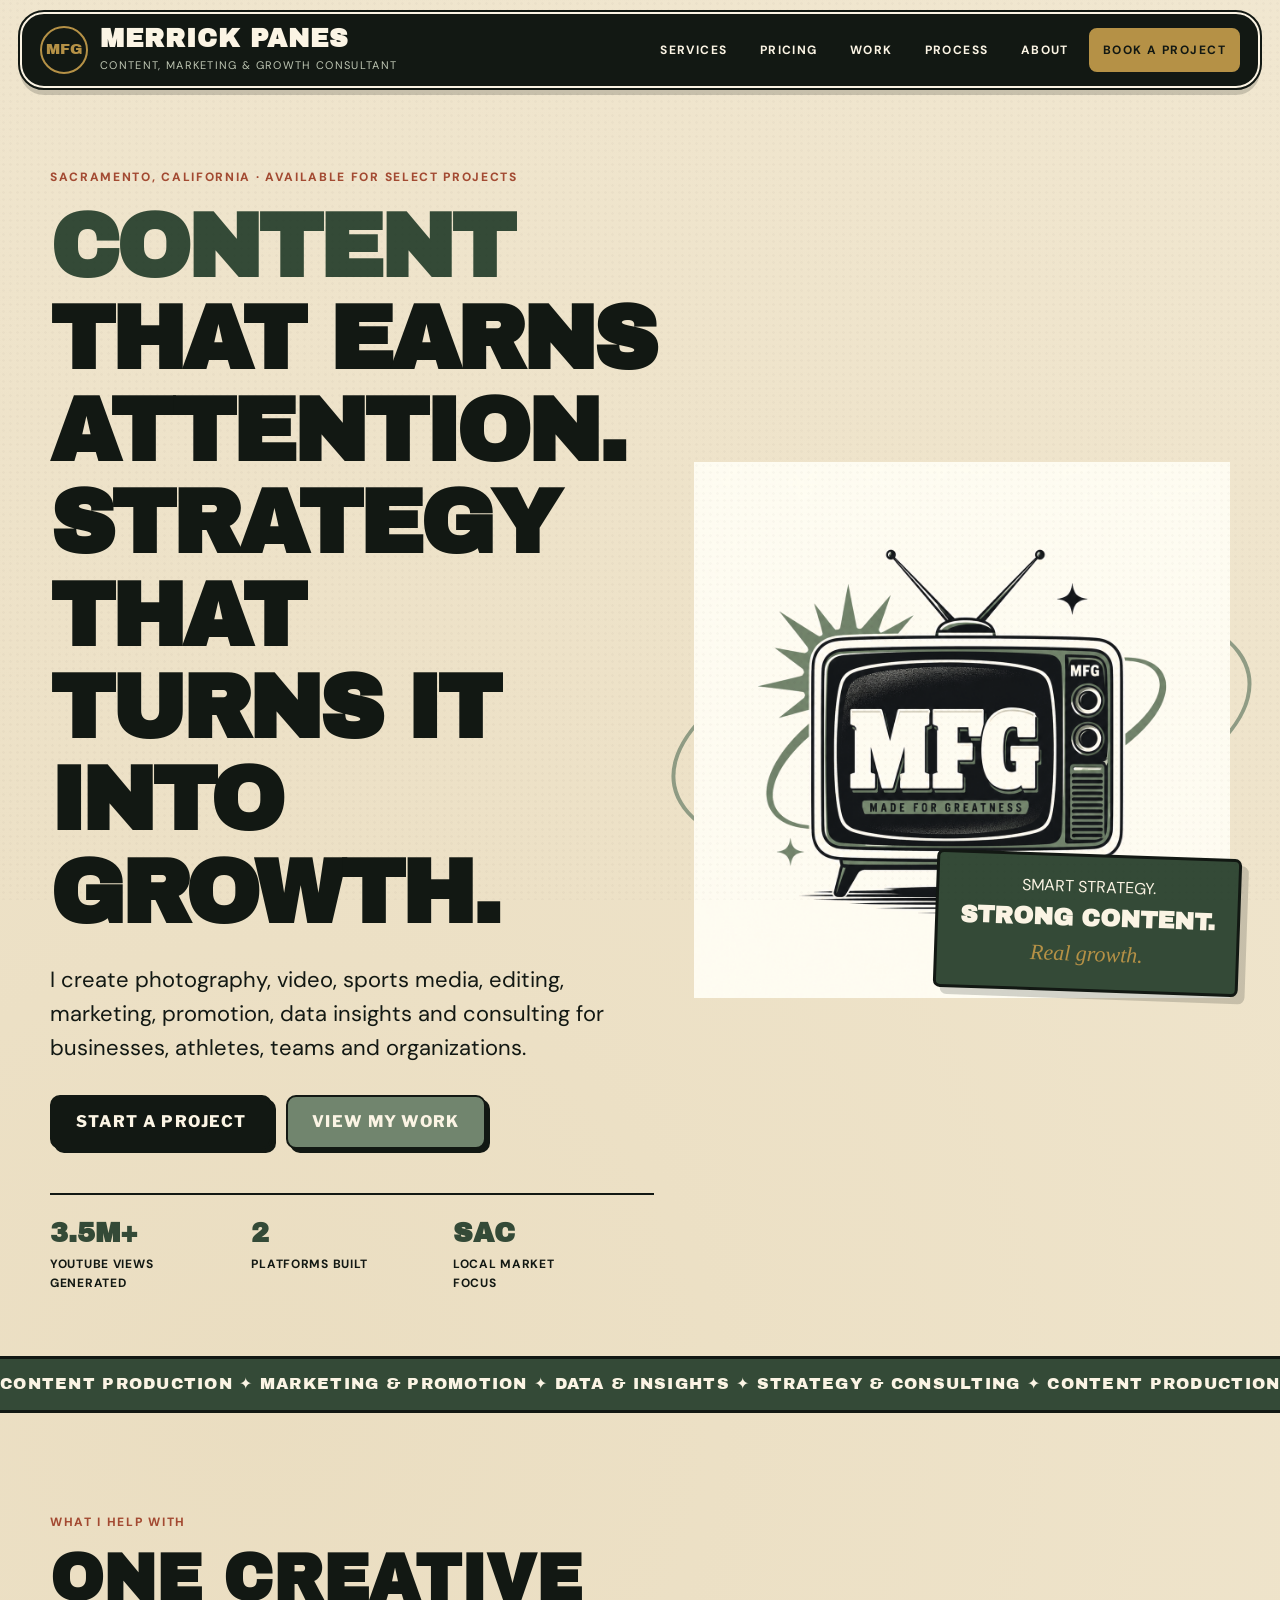
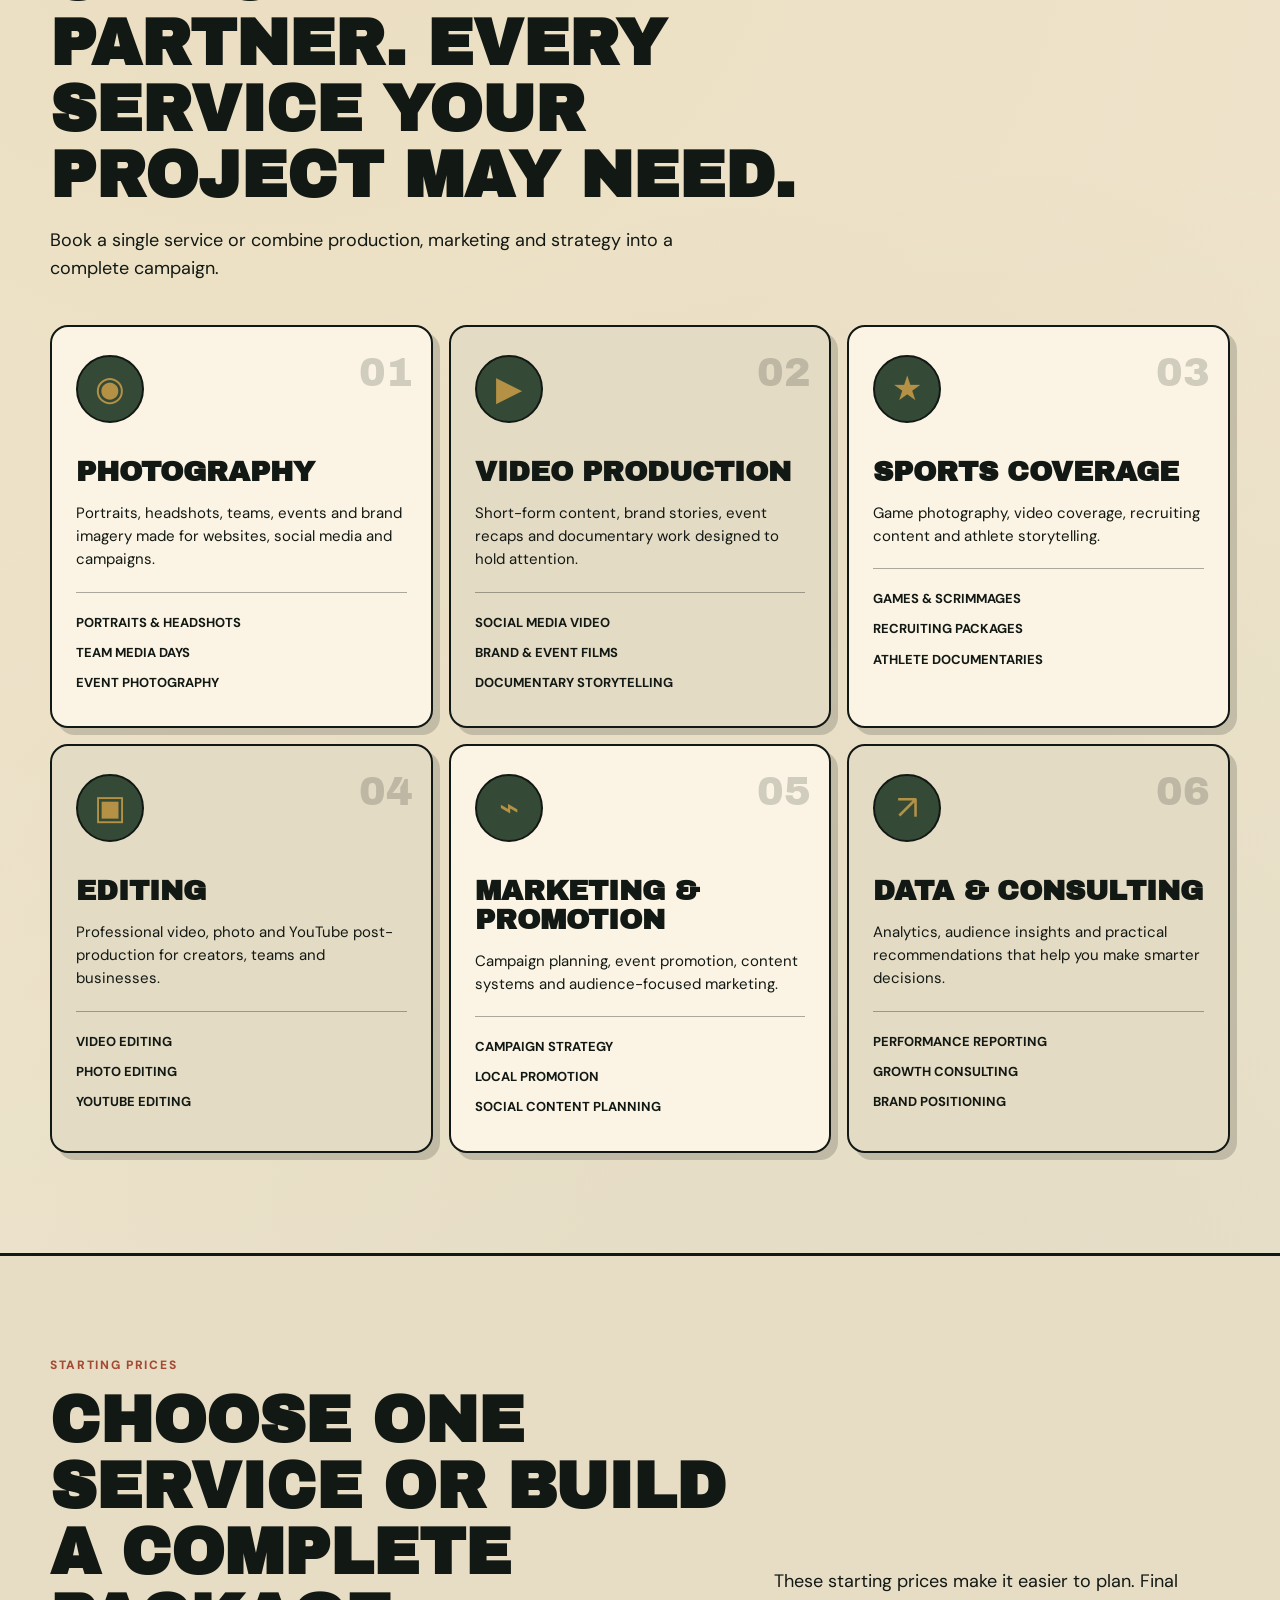
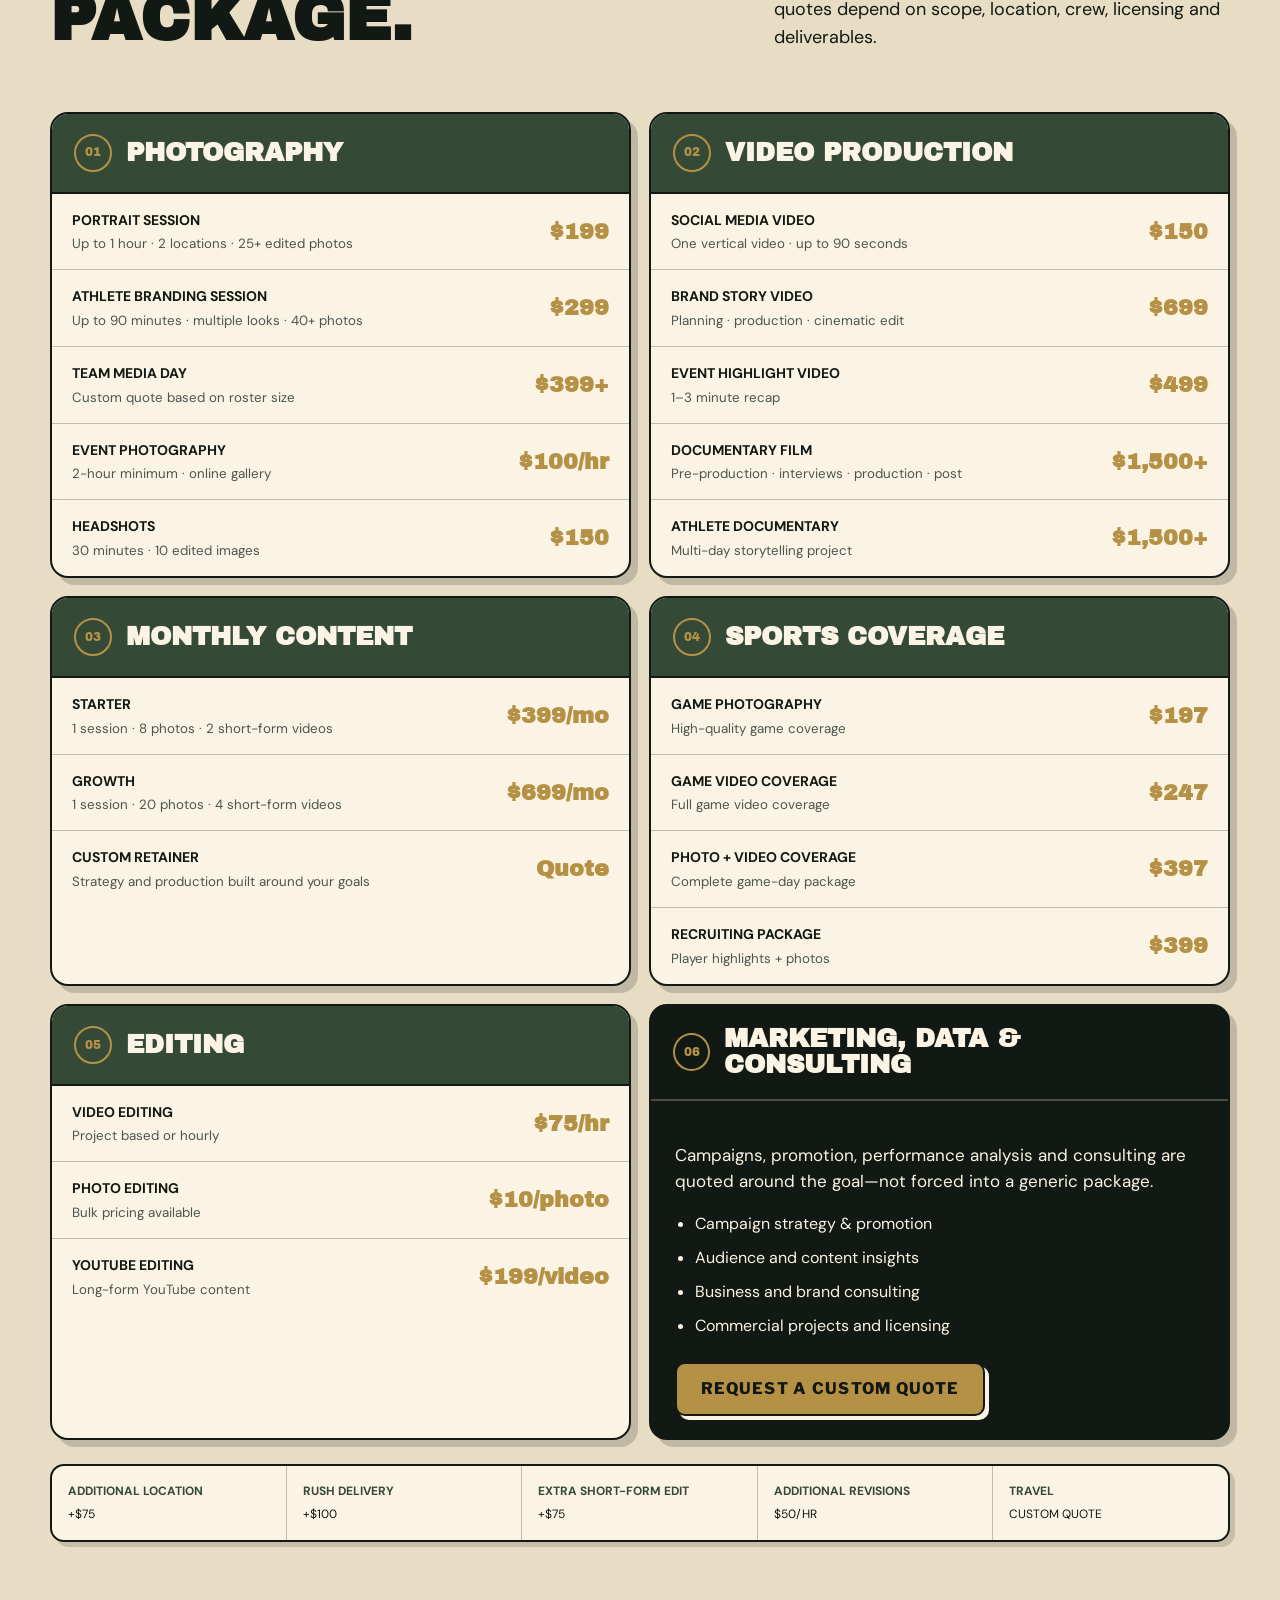
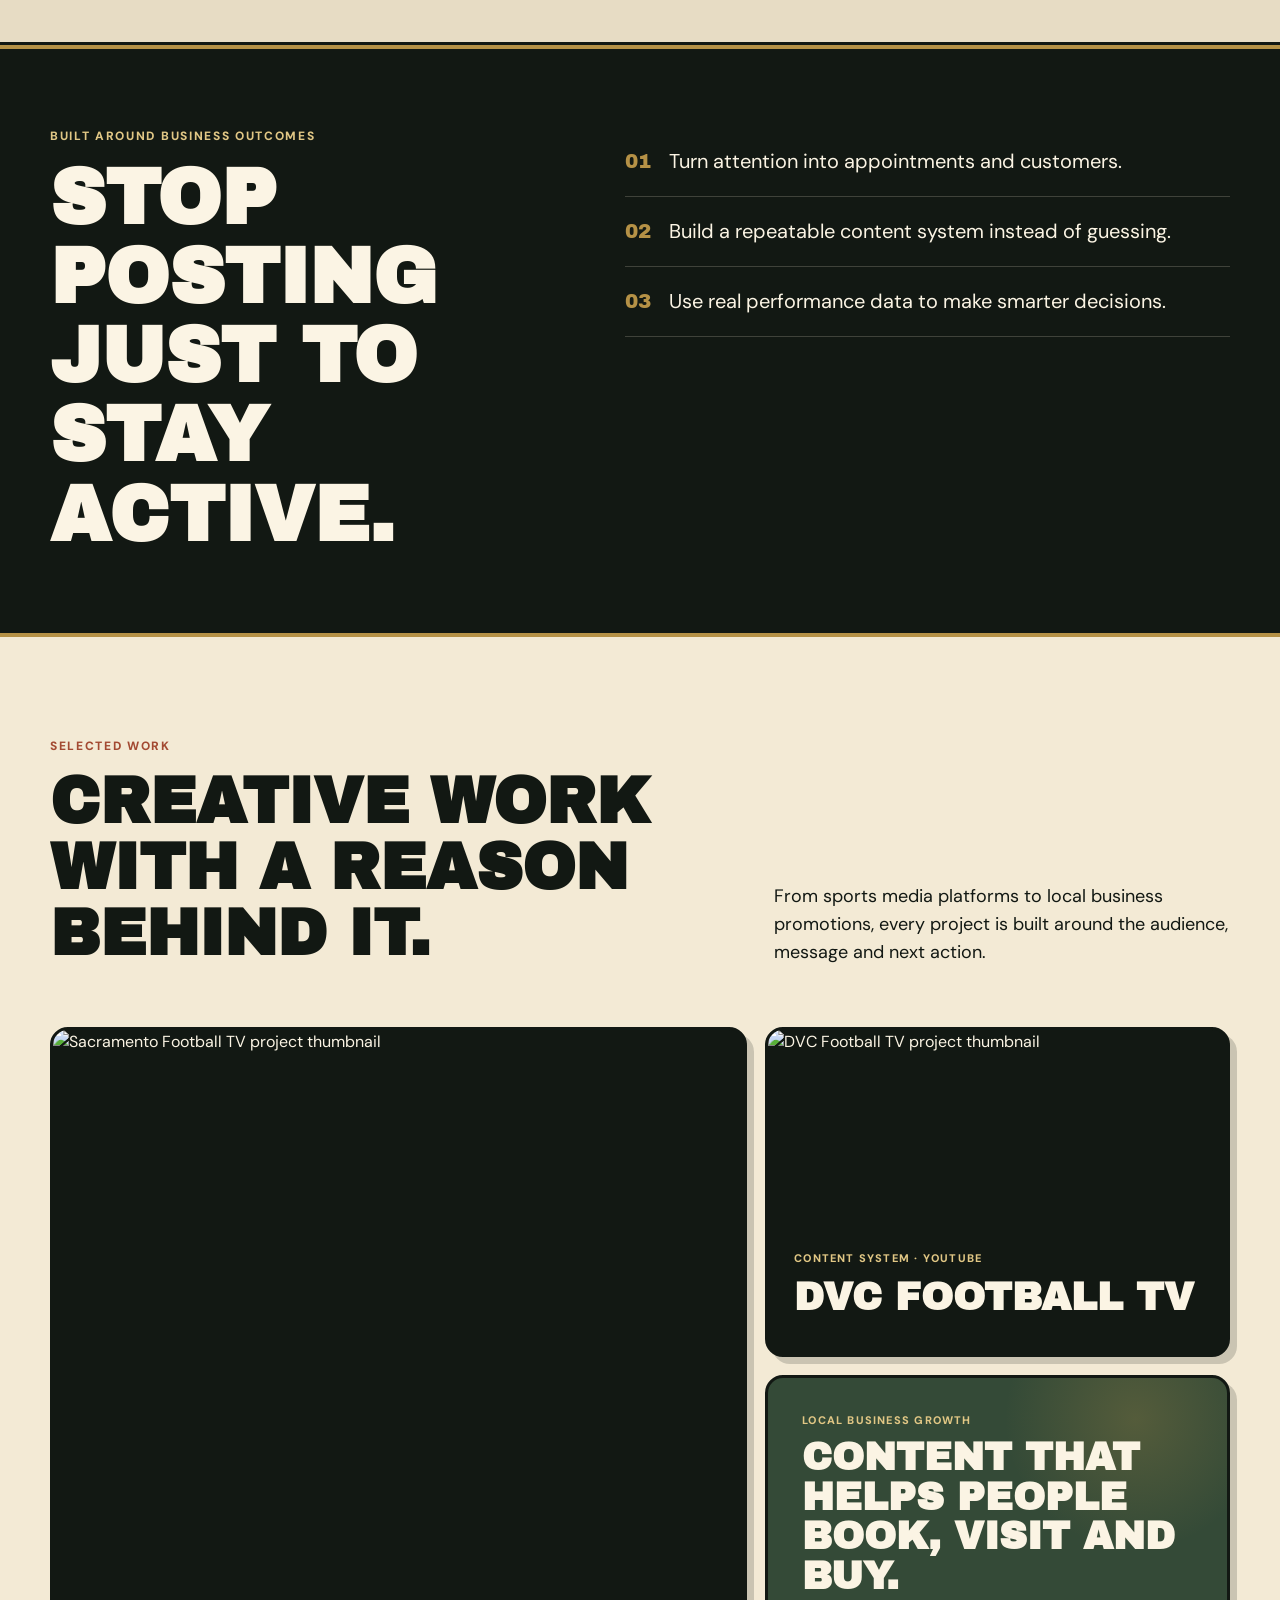
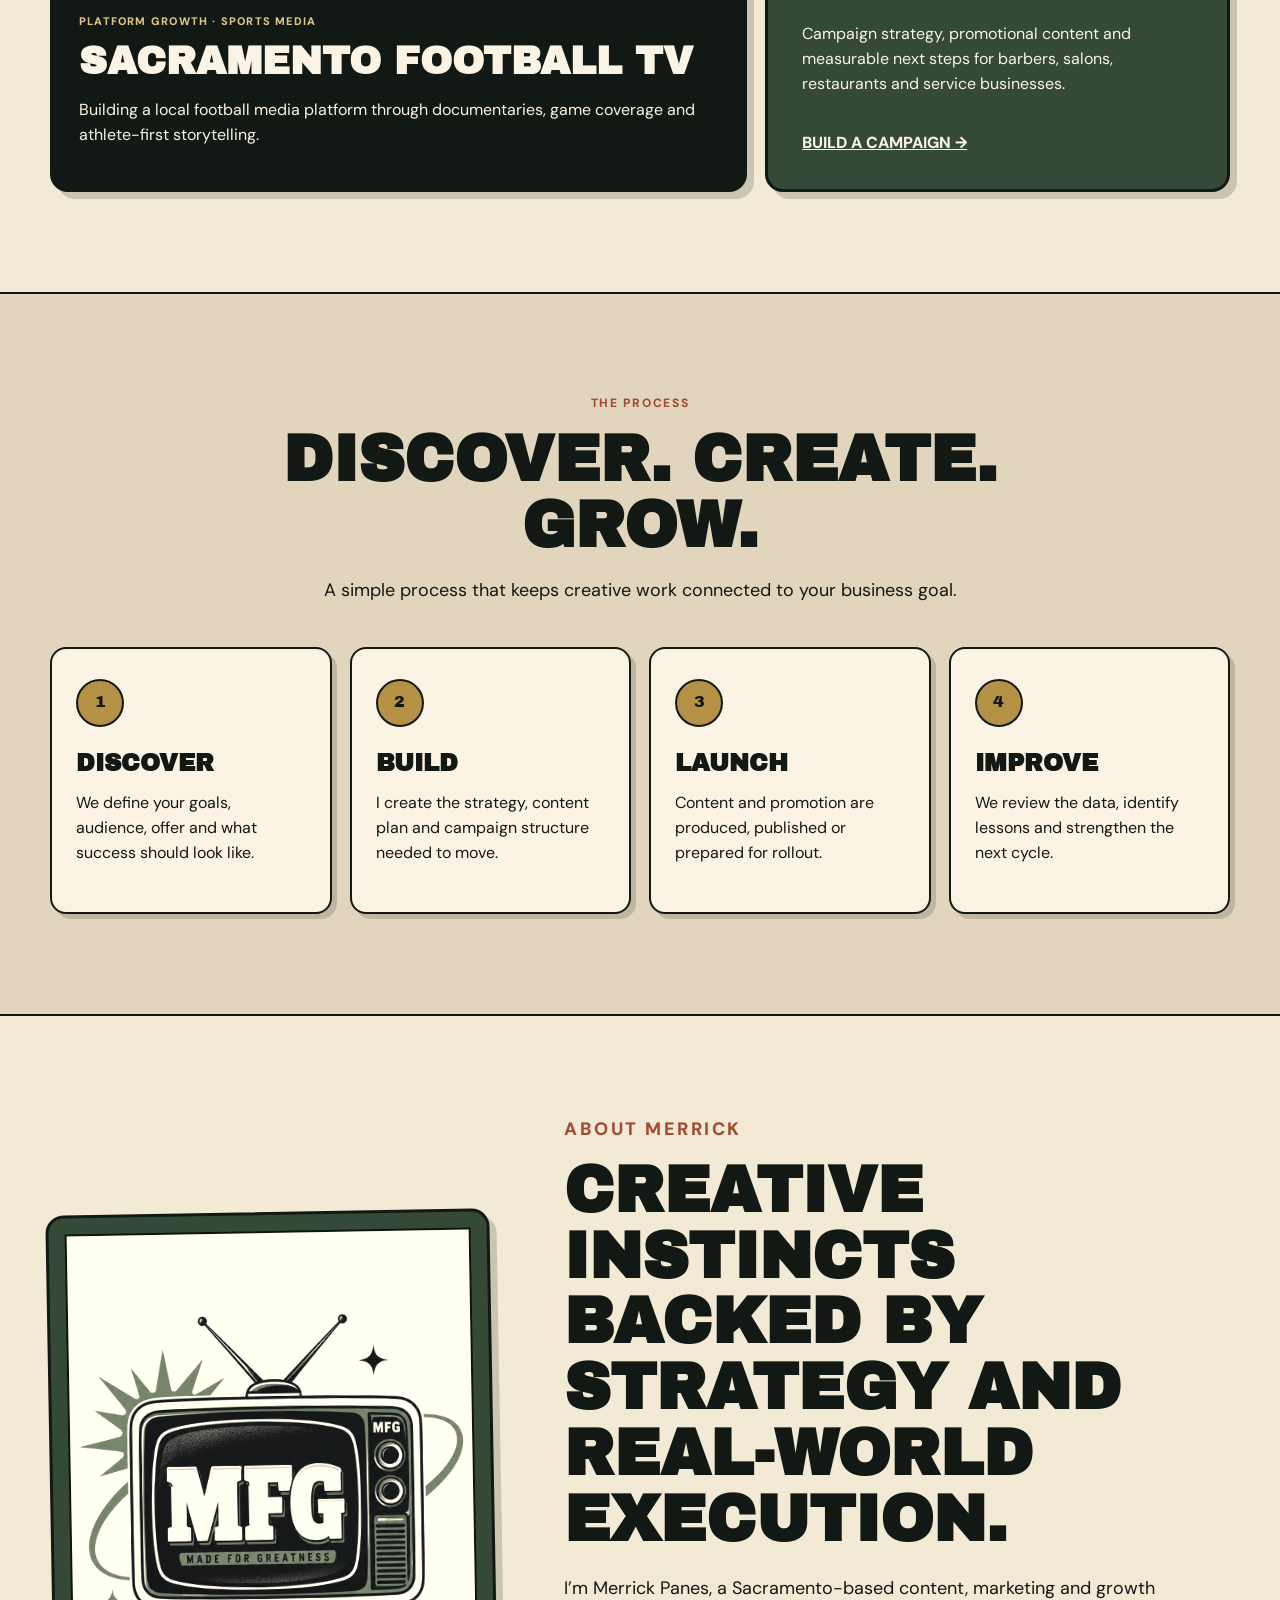
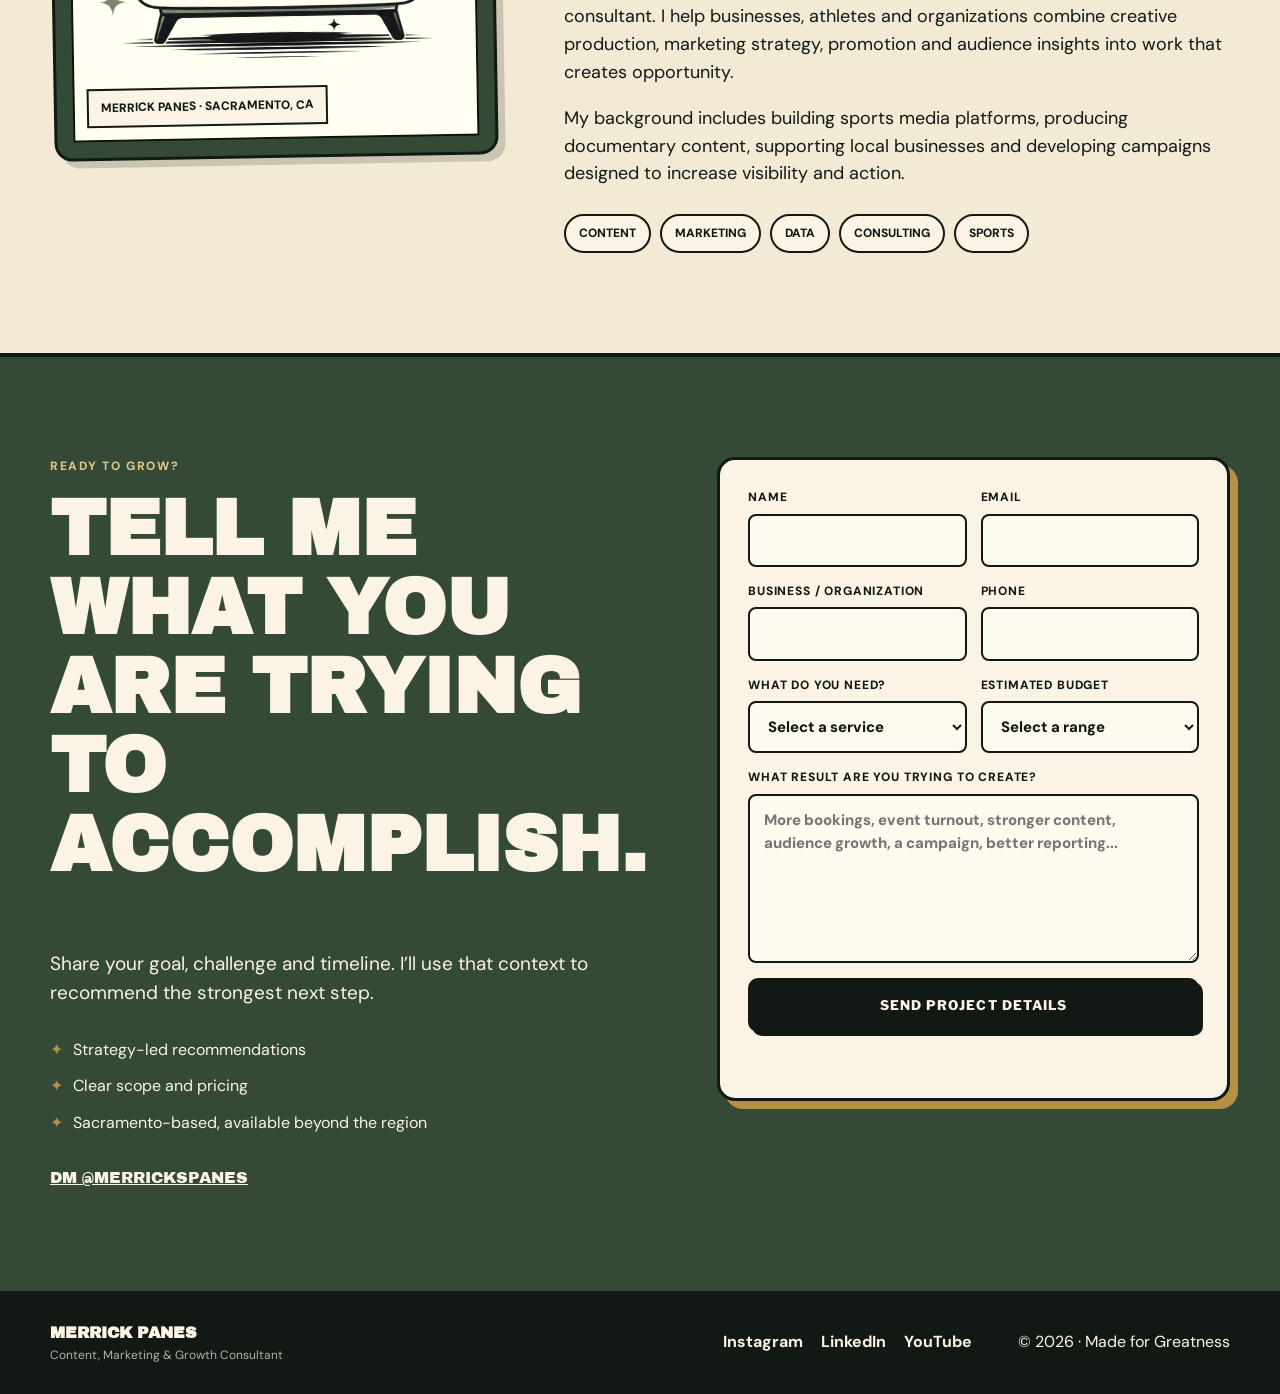
==== commit 10107681: "Add files via upload" ====
--- a/index.html
+++ b/index.html
@@ -23,10 +23,9 @@
     </a>
     <button class="menu-toggle" aria-expanded="false" aria-controls="site-nav">Menu</button>
     <nav id="site-nav" class="site-nav" aria-label="Primary navigation">
-      <a href="#audiences">Who I Help</a>
       <a href="#services">Services</a>
-      <a href="#work">Results</a>
       <a href="#pricing">Pricing</a>
+      <a href="#work">Work</a>
       <a href="#process">Process</a>
       <a href="#about">About</a>
       <a class="nav-cta" href="#contact">Book a Project</a>
@@ -41,11 +40,11 @@
         <p class="hero-lead">I create photography, video, sports media, editing, marketing, promotion, data insights and consulting for businesses, athletes, teams and organizations.</p>
         <div class="hero-actions">
           <a class="button primary" href="#contact">Start a Project</a>
-          <a class="button secondary" href="#audit">Get a Free Audit</a>
+          <a class="button secondary" href="#work">View My Work</a>
         </div>
         <div class="proof-strip" aria-label="Selected experience">
           <div><strong>3.5M+</strong><span>YouTube views generated</span></div>
-          <div><strong>3</strong><span>Platforms built</span></div>
+          <div><strong>2</strong><span>Platforms built</span></div>
           <div><strong>SAC</strong><span>Local market focus</span></div>
         </div>
       </div>
@@ -55,7 +54,7 @@
         <div class="orbit orbit-two"></div>
         <span class="spark spark-one">✦</span>
         <span class="spark spark-two">✦</span>
-        <img src="assets/mfg-retro-tv.png" alt="MFG Made for Greatness retro television logo">
+        <img src="mfg-retro-tv.png" alt="MFG Made for Greatness retro television logo">
         <div class="hero-sign">
           <span>Smart strategy.</span>
           <strong>Strong content.</strong>
@@ -66,21 +65,6 @@
 
     <section class="ticker" aria-label="Services ticker">
       <div>CONTENT PRODUCTION ✦ MARKETING & PROMOTION ✦ DATA & INSIGHTS ✦ STRATEGY & CONSULTING ✦ CONTENT PRODUCTION ✦ MARKETING & PROMOTION ✦ DATA & INSIGHTS ✦ STRATEGY & CONSULTING ✦</div>
-    </section>
-
-
-
-    <section id="audiences" class="section shell audience-section">
-      <div class="section-heading split-heading">
-        <div><p class="eyebrow">Choose your path</p><h2>Tell me what you need to grow.</h2></div>
-        <p>Every audience gets a different solution. Start with the lane that fits your goal, then build the right package.</p>
-      </div>
-      <div class="audience-grid">
-        <a class="audience-card" href="#contact" data-service="Business Growth & Monthly Content"><span>For businesses</span><h3>Get more bookings, visits and customers.</h3><p>Content, promotion, reporting and consulting for barbers, salons, restaurants and local service businesses.</p><b>Build a growth plan →</b></a>
-        <a class="audience-card" href="#contact" data-service="Sports / Athlete Media"><span>For athletes & teams</span><h3>Build attention, credibility and opportunity.</h3><p>Game coverage, recruiting content, media days, documentaries and platform strategy.</p><b>Plan sports coverage →</b></a>
-        <a class="audience-card" href="#contact" data-service="Event Coverage & Promotion"><span>For events</span><h3>Drive turnout and capture the experience.</h3><p>Pre-event promotion, photo and video coverage, recap content and post-event distribution.</p><b>Promote an event →</b></a>
-        <a class="audience-card" href="#contact" data-service="Creator / Personal Brand"><span>For creators</span><h3>Build a repeatable content system.</h3><p>Production, editing, analytics and strategy designed to grow a personal brand or media platform.</p><b>Build your platform →</b></a>
-      </div>
     </section>
 
     <section id="services" class="section shell">
@@ -149,8 +133,8 @@
           </article>
 
           <article class="price-panel"><div class="price-heading"><span>03</span><h3>Monthly Content</h3></div>
-            <div class="price-row"><div><strong>Starter</strong><small>2 sessions · 8 photos · 2 short-form videos</small></div><b>$399/mo</b></div>
-            <div class="price-row"><div><strong>Growth</strong><small>4 sessions · 20 photos · 4 short-form videos</small></div><b>$699/mo</b></div>
+            <div class="price-row"><div><strong>Starter</strong><small>1 session · 8 photos · 2 short-form videos</small></div><b>$399/mo</b></div>
+            <div class="price-row"><div><strong>Growth</strong><small>1 session · 20 photos · 4 short-form videos</small></div><b>$699/mo</b></div>
             <div class="price-row"><div><strong>Custom Retainer</strong><small>Strategy and production built around your goals</small></div><b>Quote</b></div>
           </article>
 
@@ -200,51 +184,33 @@
           <p class="eyebrow">Selected work</p>
           <h2>Creative work with a reason behind it.</h2>
         </div>
-        <p>Selected examples of platform building, audience development and conversion-focused creative work. Results shown are based on projects I can verify.</p>
+        <p>From sports media platforms to local business promotions, every project is built around the audience, message and next action.</p>
       </div>
 
       <div class="work-grid">
         <a class="work-card feature" href="https://www.youtube.com/@sacramentofootballtv" target="_blank" rel="noopener">
           <img src="https://i.ytimg.com/vi/YXo_zzMuf7s/maxresdefault.jpg" alt="Sacramento Football TV project thumbnail">
           <div class="work-overlay">
-            <span>Platform Building · Sports Media</span>
+            <span>Platform Growth · Sports Media</span>
             <h3>Sacramento Football TV</h3>
-            <p><b>Goal:</b> Build a recognizable Sacramento football platform. <b>Work:</b> Strategy, production, editing, packaging and distribution.</p>
+            <p>Building a local football media platform through documentaries, game coverage and athlete-first storytelling.</p>
           </div>
         </a>
         <a class="work-card" href="https://youtu.be/0BrJmXFcDho" target="_blank" rel="noopener">
           <img src="https://i.ytimg.com/vi/0BrJmXFcDho/maxresdefault.jpg" alt="DVC Football TV project thumbnail">
           <div class="work-overlay">
-            <span>YouTube Growth · Content System</span>
+            <span>Content System · YouTube</span>
             <h3>DVC Football TV</h3>
-            <p>One of three platforms built across sports and digital media, contributing to 3.5M+ total views generated.</p>
           </div>
         </a>
         <article class="work-card graphic-card">
           <div class="graphic-inner">
-            <span>Local Business Campaigns</span>
-            <h3>Content built around the next customer action.</h3>
-            <p><b>Goal:</b> Increase bookings, visits or event turnout. <b>Work:</b> Offer strategy, promotional content, calls to action and performance review.</p>
+            <span>Local Business Growth</span>
+            <h3>Content that helps people book, visit and buy.</h3>
+            <p>Campaign strategy, promotional content and measurable next steps for barbers, salons, restaurants and service businesses.</p>
             <a href="#contact">Build a campaign →</a>
           </div>
         </article>
-      </div>
-    </section>
-
-
-    <section id="audit" class="audit-section">
-      <div class="shell audit-grid">
-        <div>
-          <p class="eyebrow light">Low-risk first step</p>
-          <h2>Get a free 15-minute content and growth audit.</h2>
-          <p>I’ll review your current presence and give you three practical opportunities: one content idea, one conversion improvement and one promotion strategy.</p>
-        </div>
-        <div class="audit-ticket">
-          <span>Complimentary</span>
-          <strong>15-Minute Audit</strong>
-          <ul><li>Website or social review</li><li>3 clear recommendations</li><li>No-pressure next step</li></ul>
-          <a class="button audit-button" href="#contact" data-service="Free 15-Minute Growth Audit">Claim My Audit</a>
-        </div>
       </div>
     </section>
 
@@ -266,7 +232,7 @@
 
     <section id="about" class="section shell about-grid">
       <div class="about-photo">
-        <img src="assets/merrick-panes.jpg" alt="Merrick Panes">
+        <img src="merrick-panes.jpg" alt="Merrick Panes">
         <div class="photo-label">Merrick Panes · Sacramento, CA</div>
       </div>
       <div class="about-copy">
@@ -283,56 +249,54 @@
         <div class="contact-copy">
           <p class="eyebrow light">Ready to grow?</p>
           <h2>Tell me what you are trying to accomplish.</h2>
-          <p>Share your goal, challenge and timeline. You’ll receive a personal recommendation—not an automated generic quote.</p>
+          <p>Share your goal, challenge and timeline. I’ll use that context to recommend the strongest next step.</p>
           <div class="contact-points">
-            <span>Personal response within one business day</span>
-            <span>Clear recommendation, scope and pricing</span>
+            <span>Strategy-led recommendations</span>
+            <span>Clear scope and pricing</span>
             <span>Sacramento-based, available beyond the region</span>
           </div>
           <a href="https://www.instagram.com/merrickspanes/" target="_blank" rel="noopener">DM @merrickspanes</a>
         </div>
 
         <form action="https://formspree.io/f/xeevyozg" method="POST" id="contactForm" class="contact-form">
-          <input type="hidden" name="_subject" value="New lead from merrickpanes.info">
-          <input type="hidden" name="landing_page" id="landingPage">
-          <input type="hidden" name="referrer" id="referrer">
           <div class="field-row">
-            <label>Name<input type="text" name="name" autocomplete="name" required></label>
-            <label>Email<input type="email" name="email" autocomplete="email" required></label>
+            <label>Name<input type="text" name="name" required></label>
+            <label>Email<input type="email" name="email" required></label>
           </div>
           <div class="field-row">
-            <label>Phone<input type="tel" name="phone" autocomplete="tel"></label>
-            <label>Business / Team / Organization<input type="text" name="business"></label>
+            <label>Business / Organization<input type="text" name="business"></label>
+            <label>Phone<input type="tel" name="phone"></label>
           </div>
           <div class="field-row">
             <label>What do you need?
-              <select name="service" id="serviceSelect" required>
+              <select name="service" required>
                 <option value="">Select a service</option>
-                <option>Free 15-Minute Growth Audit</option>
-                <option>Photography</option><option>Video Production</option><option>Sports Coverage</option><option>Event Coverage & Promotion</option><option>Editing</option><option>Monthly Content</option><option>Marketing & Promotion</option><option>Data & Insights</option><option>Strategy & Consulting</option><option>Creator / Personal Brand</option><option>Not sure yet</option>
+                <option>Photography</option>
+                <option>Video Production</option>
+                <option>Sports Coverage</option>
+                <option>Editing</option>
+                <option>Monthly Content</option>
+                <option>Marketing & Promotion</option>
+                <option>Data & Insights</option>
+                <option>Strategy & Consulting</option>
+                <option>Monthly Growth Support</option>
+                <option>Sports / Athlete Media</option>
+                <option>Not sure yet</option>
               </select>
             </label>
-            <label>Main goal
-              <select name="goal" required>
-                <option value="">Choose your goal</option><option>Get more bookings</option><option>Promote an event</option><option>Build brand awareness</option><option>Create consistent social content</option><option>Capture a game or event</option><option>Promote an athlete</option><option>Understand performance data</option><option>Get strategic guidance</option>
+            <label>Estimated Budget
+              <select name="budget">
+                <option value="">Select a range</option>
+                <option>Under $300</option>
+                <option>$300–$699</option>
+                <option>$700–$1,499</option>
+                <option>$1,500–$3,000</option>
+                <option>$3,000+</option>
               </select>
             </label>
           </div>
-          <div class="field-row">
-            <label>Preferred date<input type="date" name="preferred_date"></label>
-            <label>Location<input type="text" name="location" placeholder="City or venue"></label>
-          </div>
-          <div class="field-row">
-            <label>Estimated budget
-              <select name="budget"><option value="">Select a range</option><option>Under $300</option><option>$300–$699</option><option>$700–$1,499</option><option>$1,500–$3,000</option><option>$3,000+</option></select>
-            </label>
-            <label>How did you find me?
-              <select name="lead_source" required><option value="">Select one</option><option>Instagram</option><option>YouTube</option><option>Google Search</option><option>Referral</option><option>Event</option><option>Direct outreach</option><option>Previous client</option><option>Other</option></select>
-            </label>
-          </div>
-          <label>Tell me about the project or challenge<textarea name="message" rows="6" required placeholder="What are you promoting, what is not working, and what result would make this project successful?"></textarea></label>
-          <button class="button primary submit-button" type="submit">Request My Recommendation</button>
-          <p class="privacy-note">No spam. Your details are used only to respond to this inquiry.</p>
+          <label>What result are you trying to create?<textarea name="message" rows="6" required placeholder="More bookings, event turnout, stronger content, audience growth, a campaign, better reporting..."></textarea></label>
+          <button class="button primary submit-button" type="submit">Send Project Details</button>
           <p class="form-status" id="formStatus" role="status" aria-live="polite"></p>
         </form>
       </div>
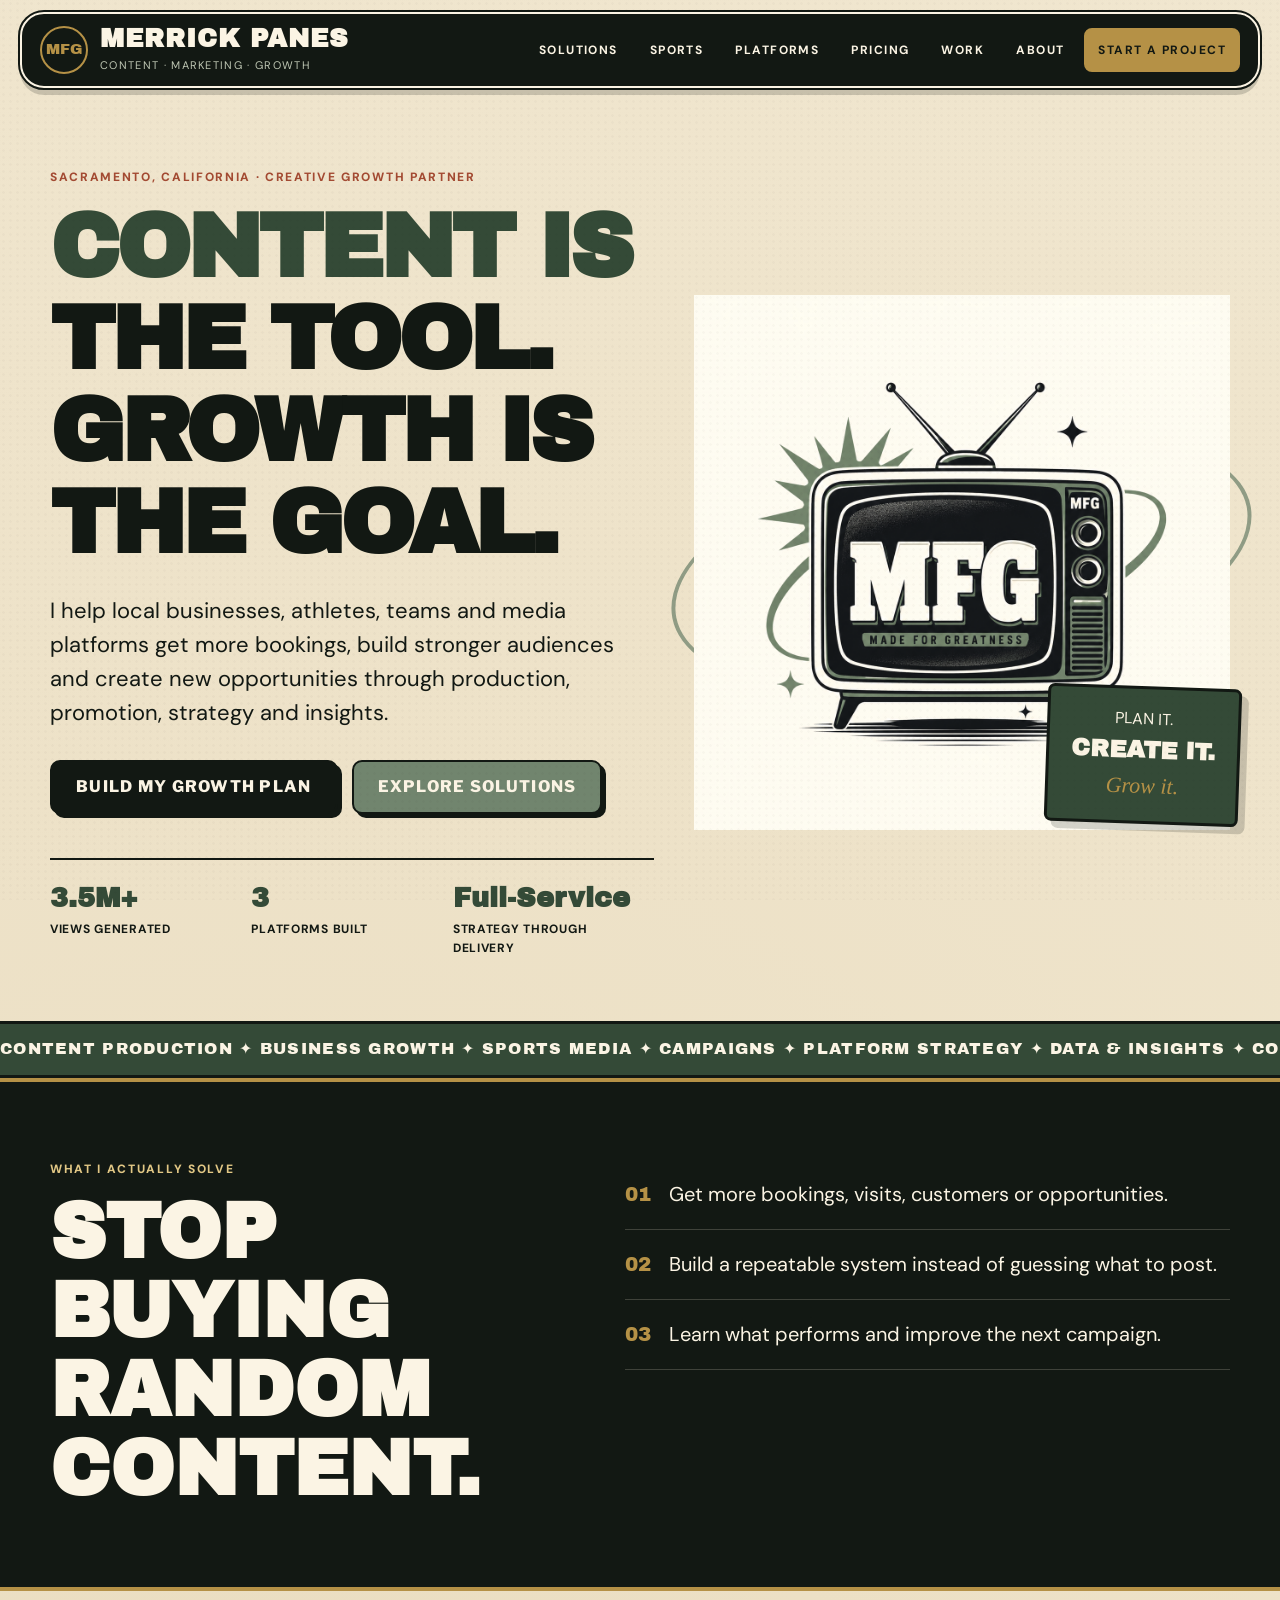
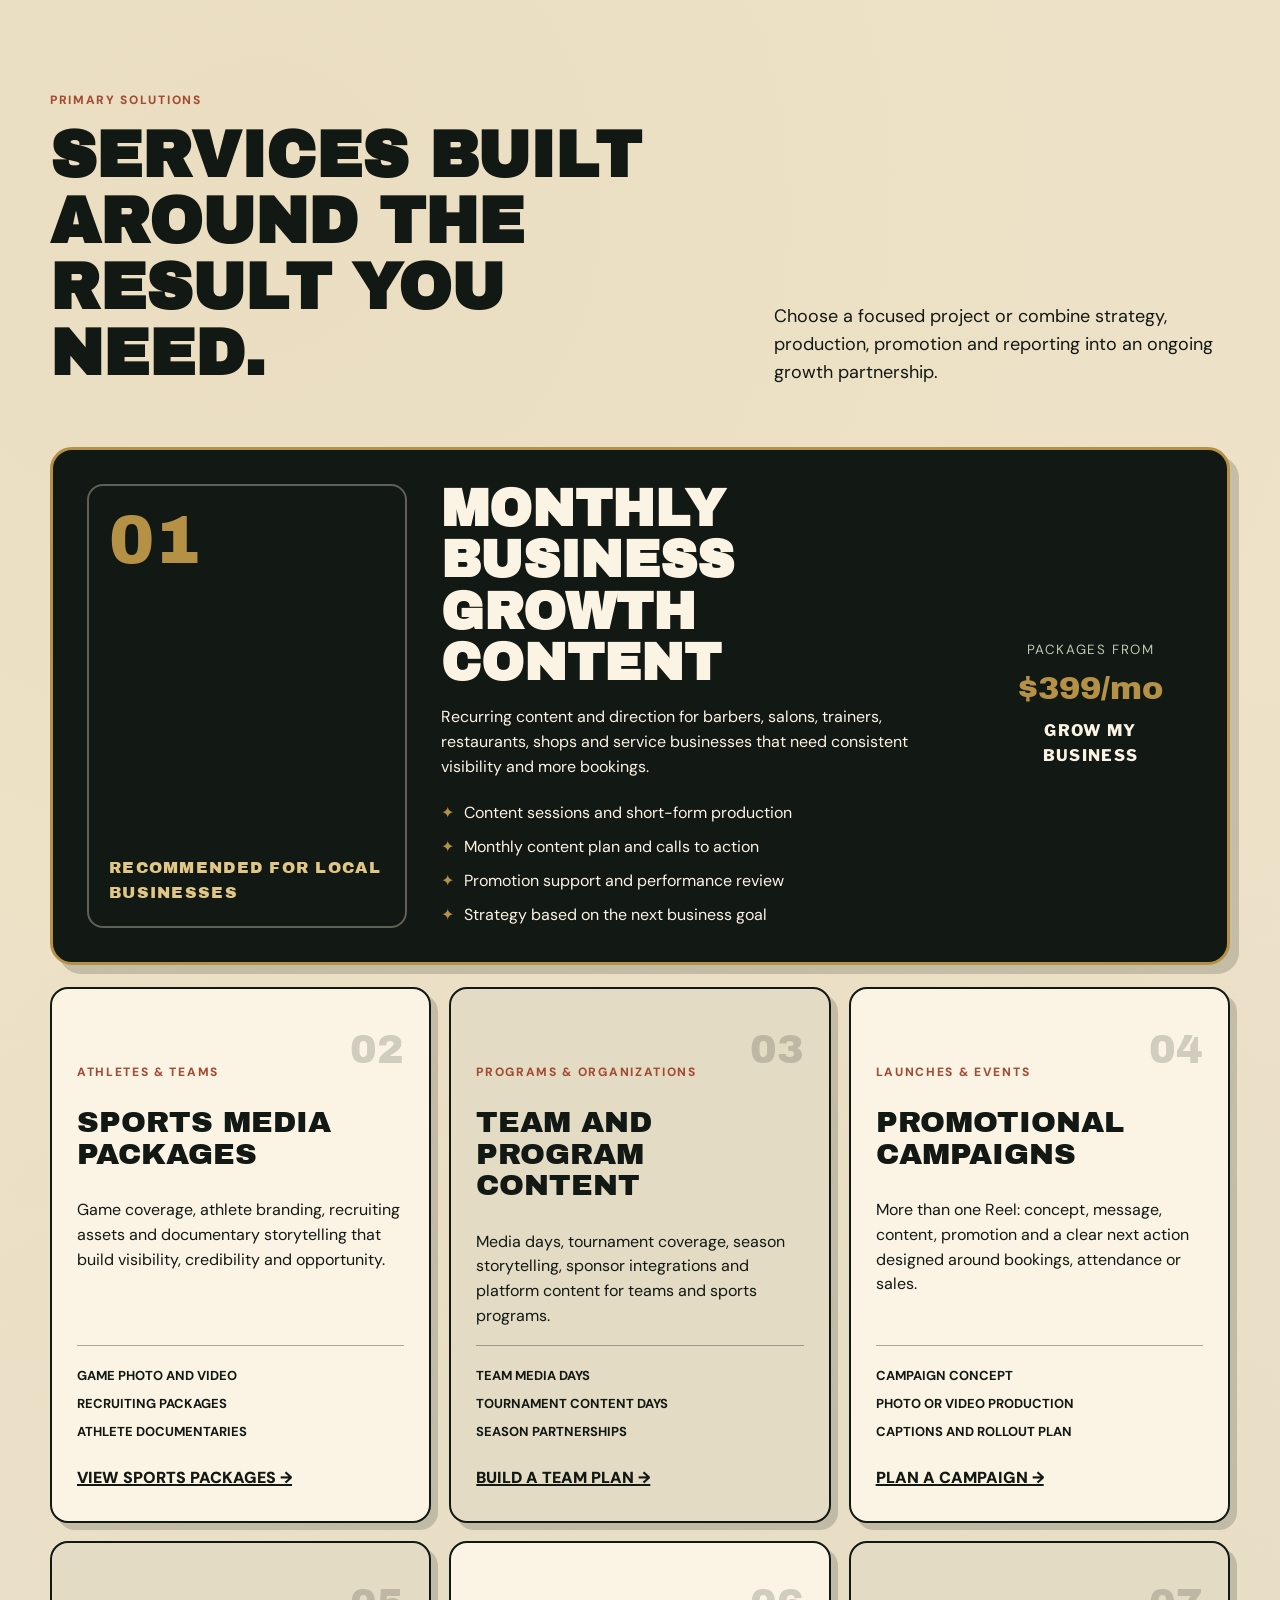
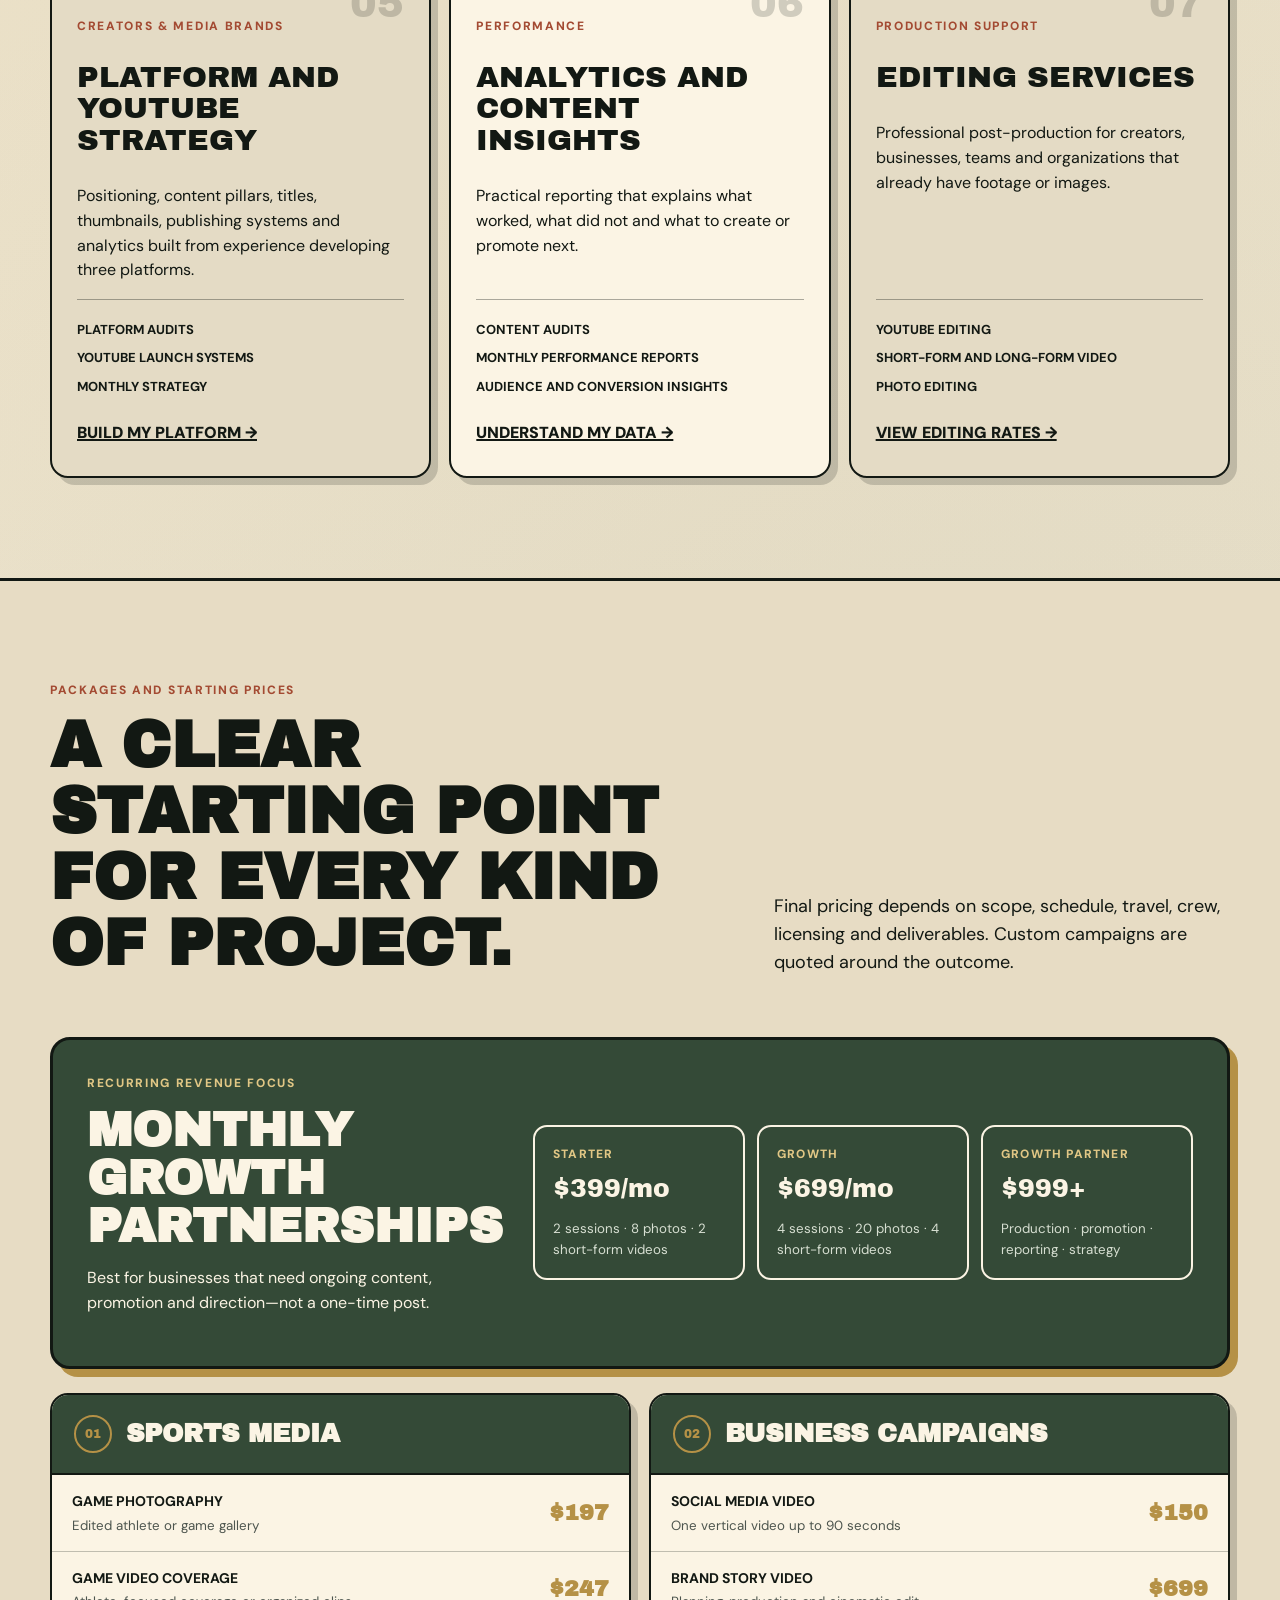
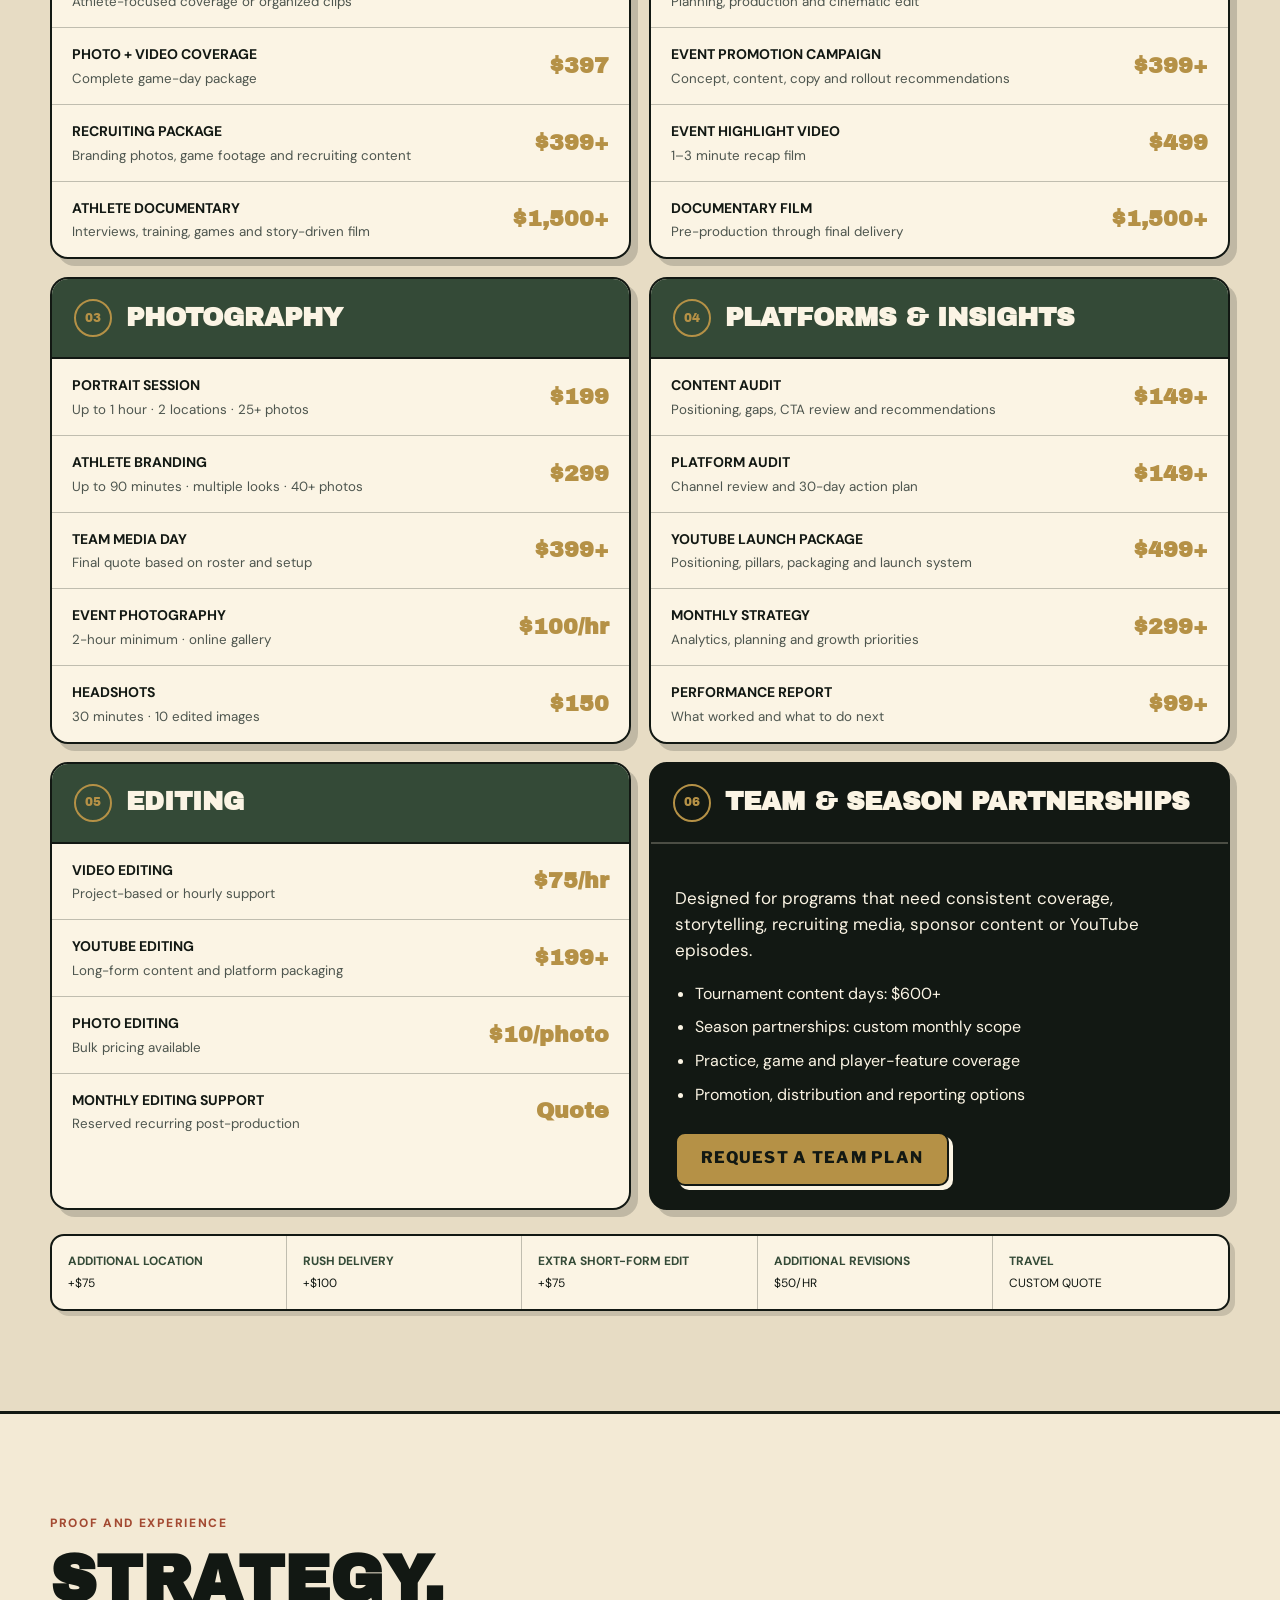
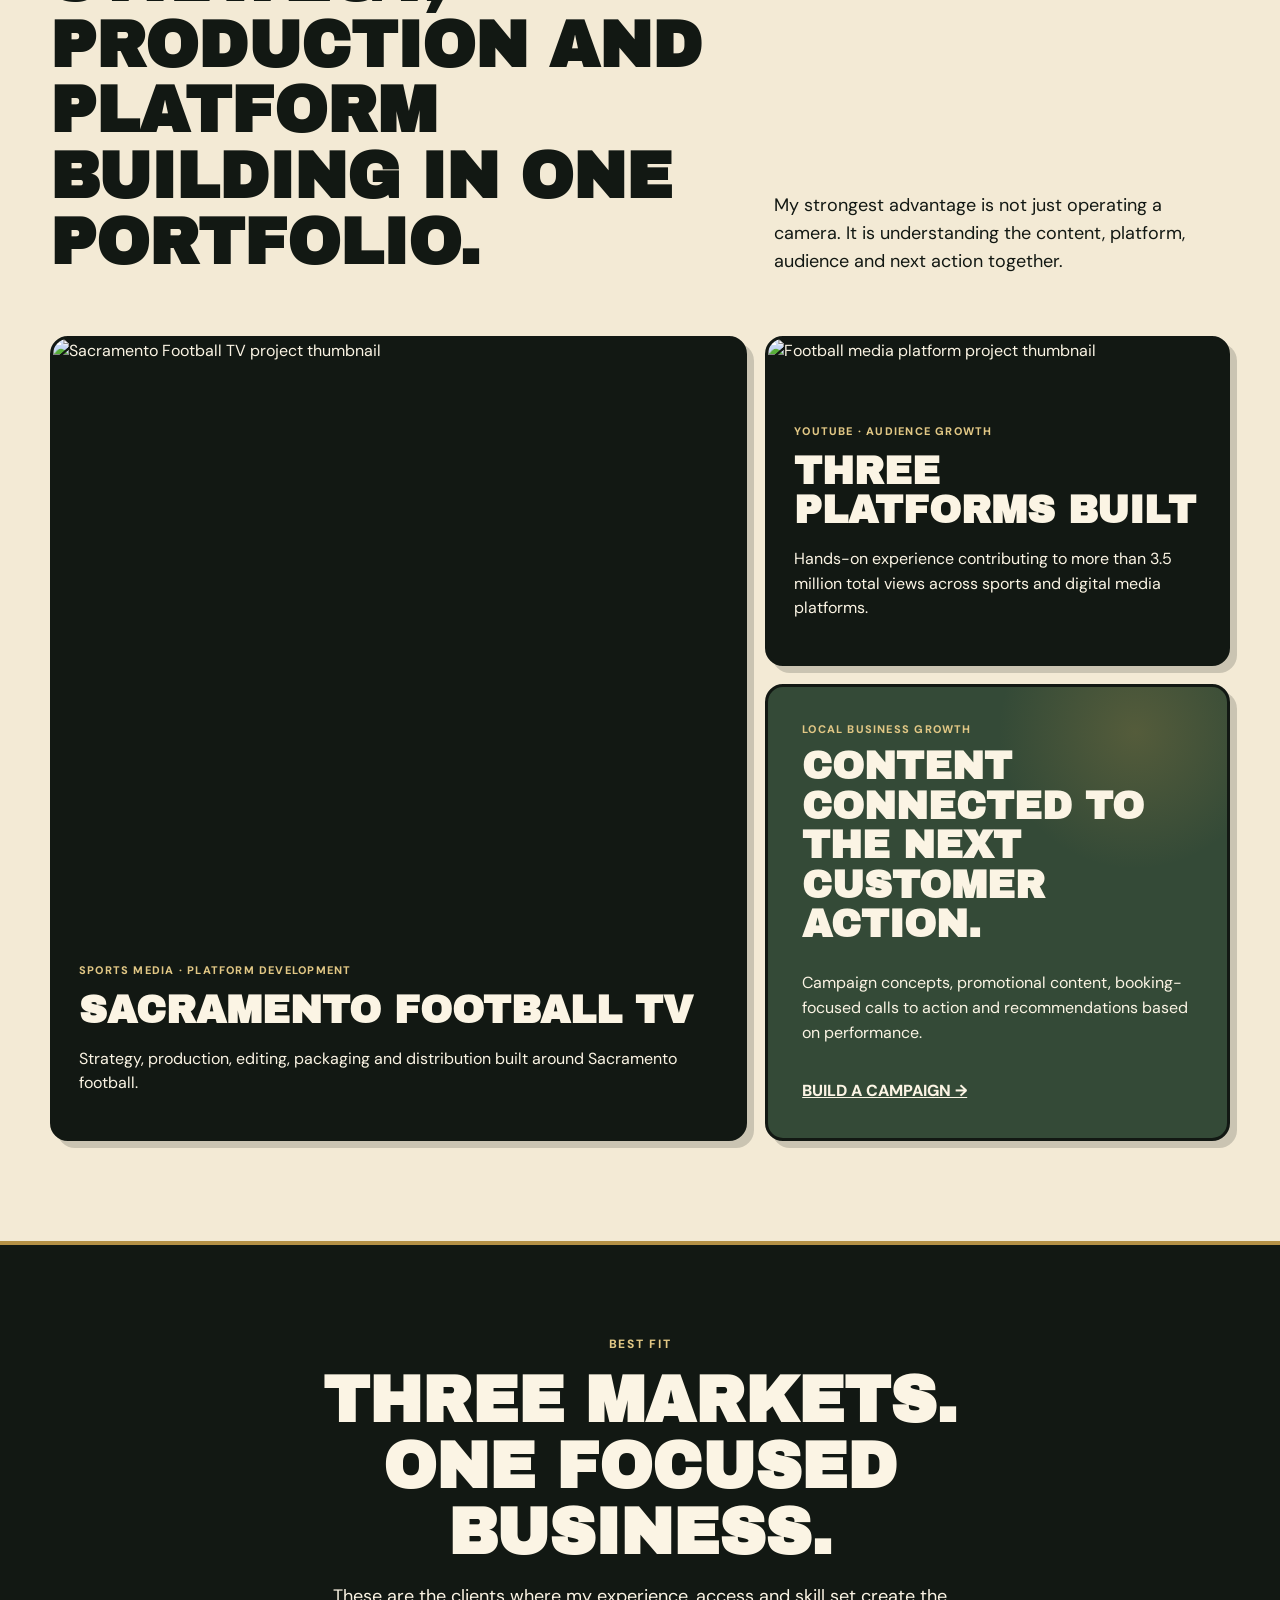
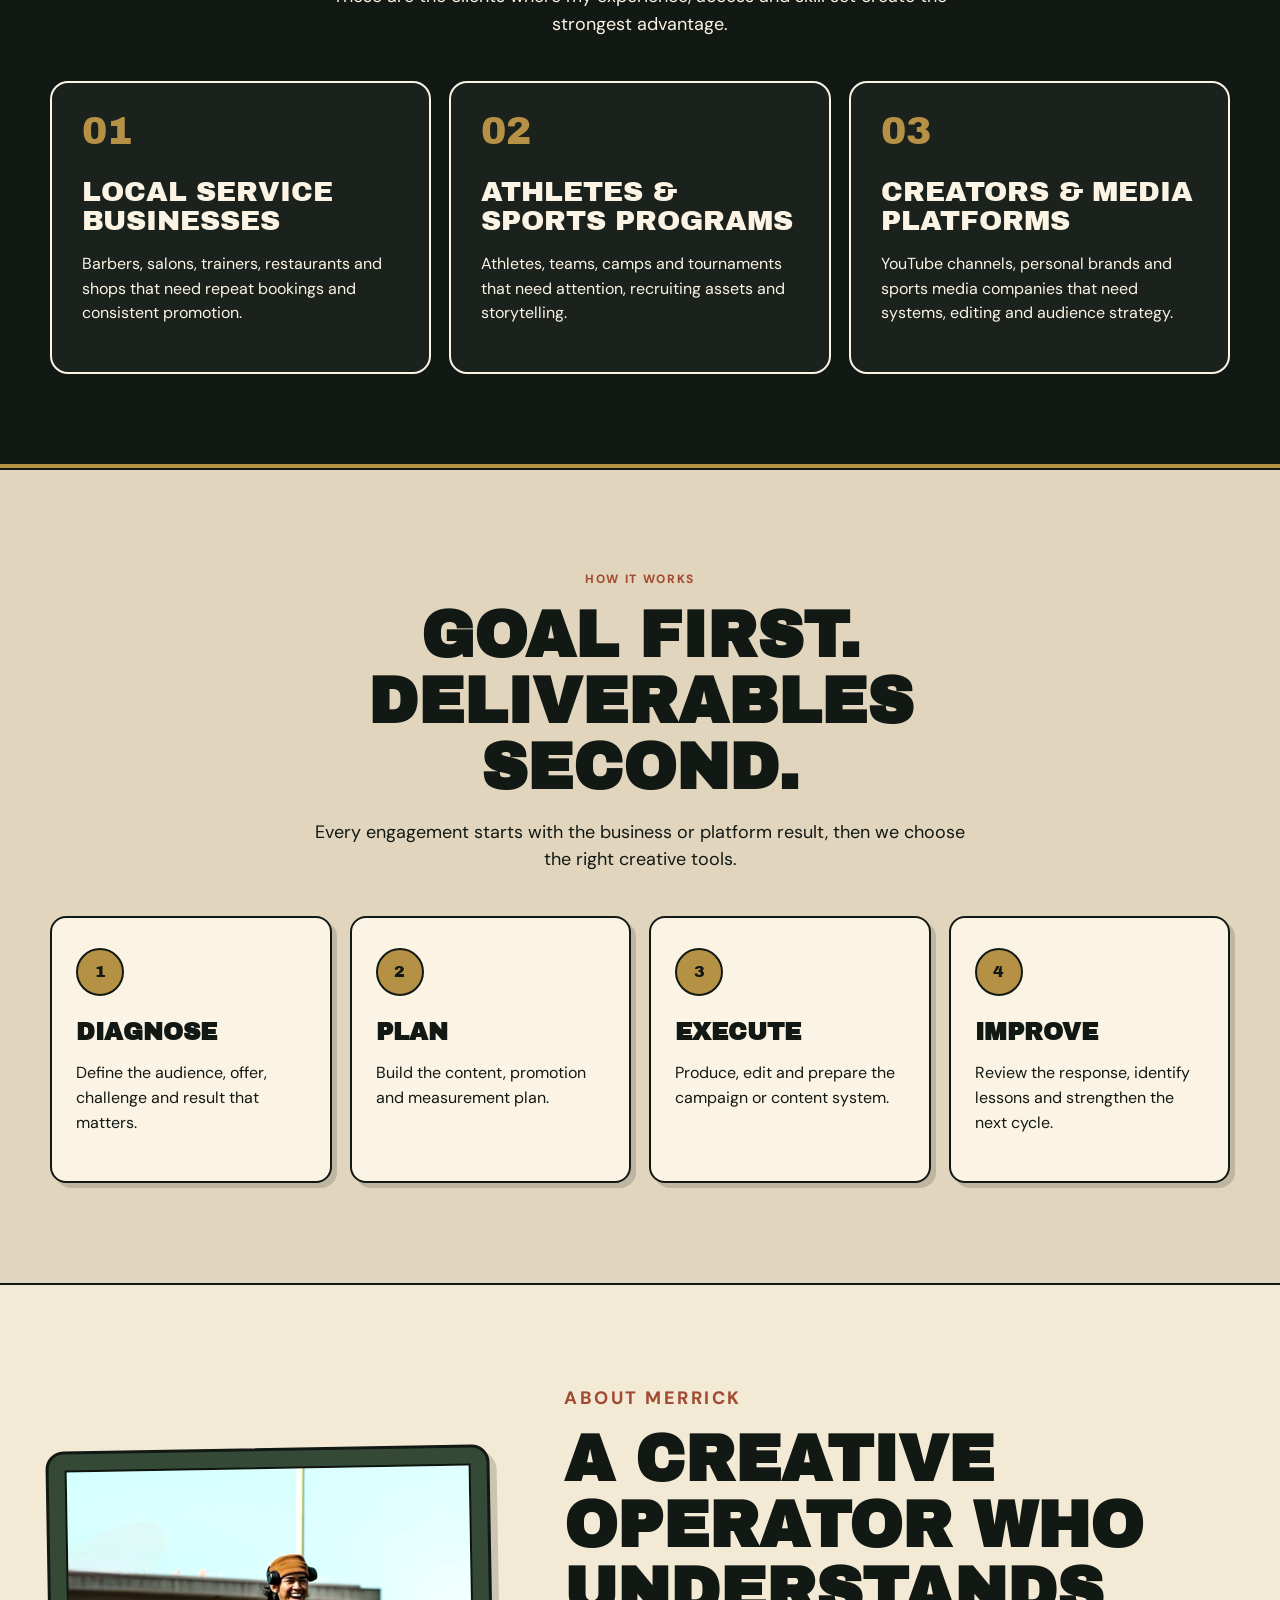
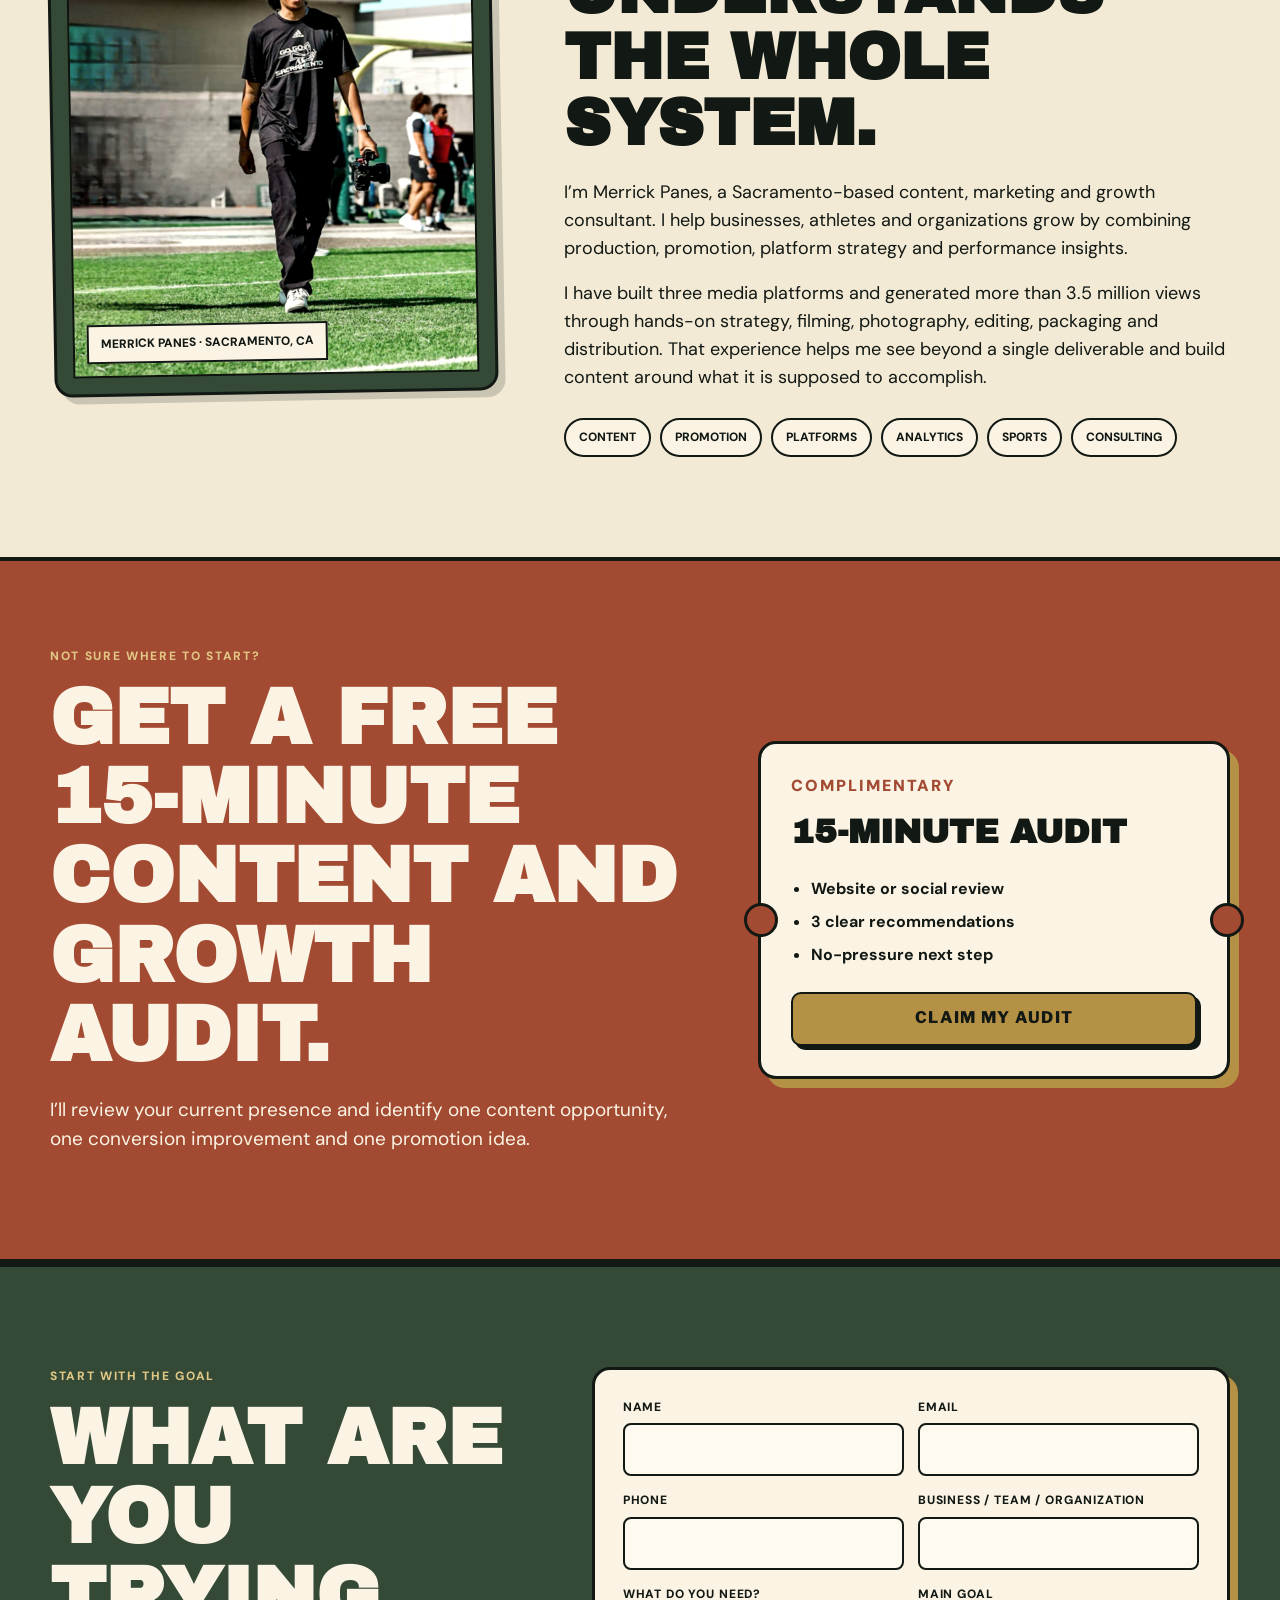
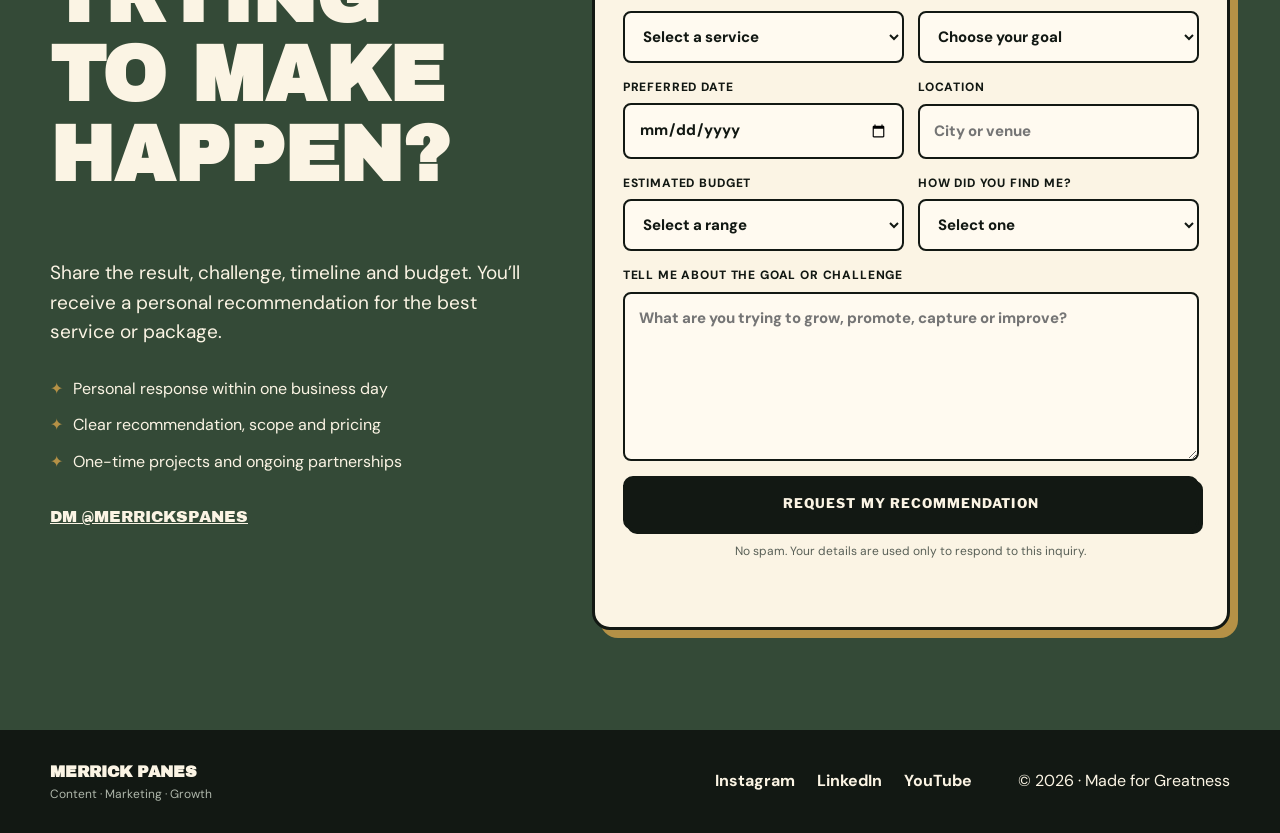
==== commit 40035520: "Add files via upload" ====
--- a/index.html
+++ b/index.html
@@ -3,8 +3,9 @@
 <head>
   <meta charset="utf-8">
   <meta name="viewport" content="width=device-width, initial-scale=1">
-  <meta name="description" content="Merrick Panes is a Sacramento-based content, marketing and growth consultant helping businesses earn attention, understand their audience and turn visibility into bookings and growth.">
-  <title>Merrick Panes | Content, Marketing & Growth Consultant</title>
+  <meta name="description" content="Merrick Panes helps Sacramento businesses, athletes, teams and media platforms grow through content production, promotion, strategy and audience insights.">
+  <meta name="theme-color" content="#121813">
+  <title>Merrick Panes | Content, Marketing & Growth</title>
   <link rel="preconnect" href="https://fonts.googleapis.com">
   <link rel="preconnect" href="https://fonts.gstatic.com" crossorigin>
   <link href="https://fonts.googleapis.com/css2?family=Archivo+Black&family=DM+Sans:wght@400;500;600;700&family=Libre+Franklin:ital,wght@0,700;1,700&display=swap" rel="stylesheet">
@@ -18,34 +19,35 @@
       <span class="brand-mark">MFG</span>
       <span>
         <strong>Merrick Panes</strong>
-        <small>Content, Marketing & Growth Consultant</small>
+        <small>Content · Marketing · Growth</small>
       </span>
     </a>
     <button class="menu-toggle" aria-expanded="false" aria-controls="site-nav">Menu</button>
     <nav id="site-nav" class="site-nav" aria-label="Primary navigation">
-      <a href="#services">Services</a>
+      <a href="#solutions">Solutions</a>
+      <a href="#sports">Sports</a>
+      <a href="#platforms">Platforms</a>
       <a href="#pricing">Pricing</a>
       <a href="#work">Work</a>
-      <a href="#process">Process</a>
       <a href="#about">About</a>
-      <a class="nav-cta" href="#contact">Book a Project</a>
+      <a class="nav-cta" href="#contact">Start a Project</a>
     </nav>
   </header>
 
   <main id="top">
     <section class="hero shell">
       <div class="hero-copy">
-        <p class="eyebrow">Sacramento, California · Available for select projects</p>
-        <h1>Content that earns attention. Strategy that turns it into growth.</h1>
-        <p class="hero-lead">I create photography, video, sports media, editing, marketing, promotion, data insights and consulting for businesses, athletes, teams and organizations.</p>
+        <p class="eyebrow">Sacramento, California · Creative growth partner</p>
+        <h1>Content is the tool. Growth is the goal.</h1>
+        <p class="hero-lead">I help local businesses, athletes, teams and media platforms get more bookings, build stronger audiences and create new opportunities through production, promotion, strategy and insights.</p>
         <div class="hero-actions">
-          <a class="button primary" href="#contact">Start a Project</a>
-          <a class="button secondary" href="#work">View My Work</a>
+          <a class="button primary" href="#contact">Build My Growth Plan</a>
+          <a class="button secondary" href="#solutions">Explore Solutions</a>
         </div>
         <div class="proof-strip" aria-label="Selected experience">
-          <div><strong>3.5M+</strong><span>YouTube views generated</span></div>
-          <div><strong>2</strong><span>Platforms built</span></div>
-          <div><strong>SAC</strong><span>Local market focus</span></div>
+          <div><strong>3.5M+</strong><span>Views generated</span></div>
+          <div><strong>3</strong><span>Platforms built</span></div>
+          <div><strong>Full-Service</strong><span>Strategy through delivery</span></div>
         </div>
       </div>
 
@@ -54,126 +56,207 @@
         <div class="orbit orbit-two"></div>
         <span class="spark spark-one">✦</span>
         <span class="spark spark-two">✦</span>
-        <img src="mfg-retro-tv.png" alt="MFG Made for Greatness retro television logo">
+        <img src="assets/mfg-retro-tv.png" alt="MFG Made for Greatness retro television logo">
         <div class="hero-sign">
-          <span>Smart strategy.</span>
-          <strong>Strong content.</strong>
-          <em>Real growth.</em>
+          <span>Plan it.</span>
+          <strong>Create it.</strong>
+          <em>Grow it.</em>
         </div>
       </div>
     </section>
 
     <section class="ticker" aria-label="Services ticker">
-      <div>CONTENT PRODUCTION ✦ MARKETING & PROMOTION ✦ DATA & INSIGHTS ✦ STRATEGY & CONSULTING ✦ CONTENT PRODUCTION ✦ MARKETING & PROMOTION ✦ DATA & INSIGHTS ✦ STRATEGY & CONSULTING ✦</div>
-    </section>
-
-    <section id="services" class="section shell">
-      <div class="section-heading">
-        <p class="eyebrow">What I help with</p>
-        <h2>One creative partner. Every service your project may need.</h2>
-        <p>Book a single service or combine production, marketing and strategy into a complete campaign.</p>
-      </div>
-
-      <div class="service-grid service-grid-six">
-        <article class="service-card">
-          <span class="card-number">01</span><div class="service-icon" aria-hidden="true">◉</div>
-          <h3>Photography</h3><p>Portraits, headshots, teams, events and brand imagery made for websites, social media and campaigns.</p>
-          <ul><li>Portraits & headshots</li><li>Team media days</li><li>Event photography</li></ul>
+      <div>CONTENT PRODUCTION ✦ BUSINESS GROWTH ✦ SPORTS MEDIA ✦ CAMPAIGNS ✦ PLATFORM STRATEGY ✦ DATA & INSIGHTS ✦ CONTENT PRODUCTION ✦ BUSINESS GROWTH ✦ SPORTS MEDIA ✦ CAMPAIGNS ✦ PLATFORM STRATEGY ✦ DATA & INSIGHTS ✦</div>
+    </section>
+
+    <section class="problem-band">
+      <div class="shell problem-grid">
+        <div>
+          <p class="eyebrow light">What I actually solve</p>
+          <h2>Stop buying random content.</h2>
+        </div>
+        <div class="problem-list">
+          <p><span>01</span> Get more bookings, visits, customers or opportunities.</p>
+          <p><span>02</span> Build a repeatable system instead of guessing what to post.</p>
+          <p><span>03</span> Learn what performs and improve the next campaign.</p>
+        </div>
+      </div>
+    </section>
+
+    <section id="solutions" class="section shell">
+      <div class="section-heading split-heading">
+        <div>
+          <p class="eyebrow">Primary solutions</p>
+          <h2>Services built around the result you need.</h2>
+        </div>
+        <p>Choose a focused project or combine strategy, production, promotion and reporting into an ongoing growth partnership.</p>
+      </div>
+
+      <div class="solution-stack">
+        <article class="solution-feature">
+          <div class="solution-kicker"><span>01</span> Recommended for local businesses</div>
+          <div>
+            <h3>Monthly Business Growth Content</h3>
+            <p>Recurring content and direction for barbers, salons, trainers, restaurants, shops and service businesses that need consistent visibility and more bookings.</p>
+            <ul class="check-list">
+              <li>Content sessions and short-form production</li>
+              <li>Monthly content plan and calls to action</li>
+              <li>Promotion support and performance review</li>
+              <li>Strategy based on the next business goal</li>
+            </ul>
+          </div>
+          <div class="solution-price">
+            <small>Packages from</small>
+            <strong>$399/mo</strong>
+            <a class="button primary" href="#contact" data-service="Monthly Business Growth Content">Grow My Business</a>
+          </div>
         </article>
-        <article class="service-card">
-          <span class="card-number">02</span><div class="service-icon" aria-hidden="true">▶</div>
-          <h3>Video Production</h3><p>Short-form content, brand stories, event recaps and documentary work designed to hold attention.</p>
-          <ul><li>Social media video</li><li>Brand & event films</li><li>Documentary storytelling</li></ul>
-        </article>
-        <article class="service-card">
-          <span class="card-number">03</span><div class="service-icon" aria-hidden="true">★</div>
-          <h3>Sports Coverage</h3><p>Game photography, video coverage, recruiting content and athlete storytelling.</p>
-          <ul><li>Games & scrimmages</li><li>Recruiting packages</li><li>Athlete documentaries</li></ul>
-        </article>
-        <article class="service-card">
-          <span class="card-number">04</span><div class="service-icon" aria-hidden="true">▣</div>
-          <h3>Editing</h3><p>Professional video, photo and YouTube post-production for creators, teams and businesses.</p>
-          <ul><li>Video editing</li><li>Photo editing</li><li>YouTube editing</li></ul>
-        </article>
-        <article class="service-card">
-          <span class="card-number">05</span><div class="service-icon" aria-hidden="true">⌁</div>
-          <h3>Marketing & Promotion</h3><p>Campaign planning, event promotion, content systems and audience-focused marketing.</p>
-          <ul><li>Campaign strategy</li><li>Local promotion</li><li>Social content planning</li></ul>
-        </article>
-        <article class="service-card">
-          <span class="card-number">06</span><div class="service-icon" aria-hidden="true">↗</div>
-          <h3>Data & Consulting</h3><p>Analytics, audience insights and practical recommendations that help you make smarter decisions.</p>
-          <ul><li>Performance reporting</li><li>Growth consulting</li><li>Brand positioning</li></ul>
-        </article>
+
+        <div class="solution-grid">
+          <article class="solution-card" id="sports">
+            <span class="card-number">02</span>
+            <p class="eyebrow">Athletes & teams</p>
+            <h3>Sports Media Packages</h3>
+            <p>Game coverage, athlete branding, recruiting assets and documentary storytelling that build visibility, credibility and opportunity.</p>
+            <ul><li>Game photo and video</li><li>Recruiting packages</li><li>Athlete documentaries</li></ul>
+            <a href="#sports-pricing" data-service="Sports Media Package">View sports packages →</a>
+          </article>
+
+          <article class="solution-card">
+            <span class="card-number">03</span>
+            <p class="eyebrow">Programs & organizations</p>
+            <h3>Team and Program Content</h3>
+            <p>Media days, tournament coverage, season storytelling, sponsor integrations and platform content for teams and sports programs.</p>
+            <ul><li>Team media days</li><li>Tournament content days</li><li>Season partnerships</li></ul>
+            <a href="#contact" data-service="Team / Program Content">Build a team plan →</a>
+          </article>
+
+          <article class="solution-card">
+            <span class="card-number">04</span>
+            <p class="eyebrow">Launches & events</p>
+            <h3>Promotional Campaigns</h3>
+            <p>More than one Reel: concept, message, content, promotion and a clear next action designed around bookings, attendance or sales.</p>
+            <ul><li>Campaign concept</li><li>Photo or video production</li><li>Captions and rollout plan</li></ul>
+            <a href="#contact" data-service="Promotional Campaign">Plan a campaign →</a>
+          </article>
+
+          <article class="solution-card" id="platforms">
+            <span class="card-number">05</span>
+            <p class="eyebrow">Creators & media brands</p>
+            <h3>Platform and YouTube Strategy</h3>
+            <p>Positioning, content pillars, titles, thumbnails, publishing systems and analytics built from experience developing three platforms.</p>
+            <ul><li>Platform audits</li><li>YouTube launch systems</li><li>Monthly strategy</li></ul>
+            <a href="#contact" data-service="Platform / YouTube Strategy">Build my platform →</a>
+          </article>
+
+          <article class="solution-card">
+            <span class="card-number">06</span>
+            <p class="eyebrow">Performance</p>
+            <h3>Analytics and Content Insights</h3>
+            <p>Practical reporting that explains what worked, what did not and what to create or promote next.</p>
+            <ul><li>Content audits</li><li>Monthly performance reports</li><li>Audience and conversion insights</li></ul>
+            <a href="#contact" data-service="Analytics / Content Insights">Understand my data →</a>
+          </article>
+
+          <article class="solution-card">
+            <span class="card-number">07</span>
+            <p class="eyebrow">Production support</p>
+            <h3>Editing Services</h3>
+            <p>Professional post-production for creators, businesses, teams and organizations that already have footage or images.</p>
+            <ul><li>YouTube editing</li><li>Short-form and long-form video</li><li>Photo editing</li></ul>
+            <a href="#pricing" data-service="Editing Services">View editing rates →</a>
+          </article>
+        </div>
       </div>
     </section>
 
     <section id="pricing" class="section pricing-section">
       <div class="shell">
         <div class="section-heading split-heading">
-          <div><p class="eyebrow">Starting prices</p><h2>Choose one service or build a complete package.</h2></div>
-          <p>These starting prices make it easier to plan. Final quotes depend on scope, location, crew, licensing and deliverables.</p>
+          <div>
+            <p class="eyebrow">Packages and starting prices</p>
+            <h2>A clear starting point for every kind of project.</h2>
+          </div>
+          <p>Final pricing depends on scope, schedule, travel, crew, licensing and deliverables. Custom campaigns are quoted around the outcome.</p>
+        </div>
+
+        <div class="offer-banner">
+          <div>
+            <p class="eyebrow light">Recurring revenue focus</p>
+            <h3>Monthly Growth Partnerships</h3>
+            <p>Best for businesses that need ongoing content, promotion and direction—not a one-time post.</p>
+          </div>
+          <div class="offer-tiers">
+            <div><span>Starter</span><strong>$399/mo</strong><small>2 sessions · 8 photos · 2 short-form videos</small></div>
+            <div><span>Growth</span><strong>$699/mo</strong><small>4 sessions · 20 photos · 4 short-form videos</small></div>
+            <div><span>Growth Partner</span><strong>$999+</strong><small>Production · promotion · reporting · strategy</small></div>
+          </div>
         </div>
 
         <div class="pricing-grid">
-          <article class="price-panel"><div class="price-heading"><span>01</span><h3>Photography</h3></div>
-            <div class="price-row"><div><strong>Portrait Session</strong><small>Up to 1 hour · 2 locations · 25+ edited photos</small></div><b>$199</b></div>
-            <div class="price-row"><div><strong>Athlete Branding Session</strong><small>Up to 90 minutes · multiple looks · 40+ photos</small></div><b>$299</b></div>
-            <div class="price-row"><div><strong>Team Media Day</strong><small>Custom quote based on roster size</small></div><b>$399+</b></div>
+          <article class="price-panel" id="sports-pricing">
+            <div class="price-heading"><span>01</span><h3>Sports Media</h3></div>
+            <div class="price-row"><div><strong>Game Photography</strong><small>Edited athlete or game gallery</small></div><b>$197</b></div>
+            <div class="price-row"><div><strong>Game Video Coverage</strong><small>Athlete-focused coverage or organized clips</small></div><b>$247</b></div>
+            <div class="price-row"><div><strong>Photo + Video Coverage</strong><small>Complete game-day package</small></div><b>$397</b></div>
+            <div class="price-row"><div><strong>Recruiting Package</strong><small>Branding photos, game footage and recruiting content</small></div><b>$399+</b></div>
+            <div class="price-row"><div><strong>Athlete Documentary</strong><small>Interviews, training, games and story-driven film</small></div><b>$1,500+</b></div>
+          </article>
+
+          <article class="price-panel">
+            <div class="price-heading"><span>02</span><h3>Business Campaigns</h3></div>
+            <div class="price-row"><div><strong>Social Media Video</strong><small>One vertical video up to 90 seconds</small></div><b>$150</b></div>
+            <div class="price-row"><div><strong>Brand Story Video</strong><small>Planning, production and cinematic edit</small></div><b>$699</b></div>
+            <div class="price-row"><div><strong>Event Promotion Campaign</strong><small>Concept, content, copy and rollout recommendations</small></div><b>$399+</b></div>
+            <div class="price-row"><div><strong>Event Highlight Video</strong><small>1–3 minute recap film</small></div><b>$499</b></div>
+            <div class="price-row"><div><strong>Documentary Film</strong><small>Pre-production through final delivery</small></div><b>$1,500+</b></div>
+          </article>
+
+          <article class="price-panel">
+            <div class="price-heading"><span>03</span><h3>Photography</h3></div>
+            <div class="price-row"><div><strong>Portrait Session</strong><small>Up to 1 hour · 2 locations · 25+ photos</small></div><b>$199</b></div>
+            <div class="price-row"><div><strong>Athlete Branding</strong><small>Up to 90 minutes · multiple looks · 40+ photos</small></div><b>$299</b></div>
+            <div class="price-row"><div><strong>Team Media Day</strong><small>Final quote based on roster and setup</small></div><b>$399+</b></div>
             <div class="price-row"><div><strong>Event Photography</strong><small>2-hour minimum · online gallery</small></div><b>$100/hr</b></div>
             <div class="price-row"><div><strong>Headshots</strong><small>30 minutes · 10 edited images</small></div><b>$150</b></div>
           </article>
 
-          <article class="price-panel"><div class="price-heading"><span>02</span><h3>Video Production</h3></div>
-            <div class="price-row"><div><strong>Social Media Video</strong><small>One vertical video · up to 90 seconds</small></div><b>$150</b></div>
-            <div class="price-row"><div><strong>Brand Story Video</strong><small>Planning · production · cinematic edit</small></div><b>$699</b></div>
-            <div class="price-row"><div><strong>Event Highlight Video</strong><small>1–3 minute recap</small></div><b>$499</b></div>
-            <div class="price-row"><div><strong>Documentary Film</strong><small>Pre-production · interviews · production · post</small></div><b>$1,500+</b></div>
-            <div class="price-row"><div><strong>Athlete Documentary</strong><small>Multi-day storytelling project</small></div><b>$1,500+</b></div>
-          </article>
-
-          <article class="price-panel"><div class="price-heading"><span>03</span><h3>Monthly Content</h3></div>
-            <div class="price-row"><div><strong>Starter</strong><small>1 session · 8 photos · 2 short-form videos</small></div><b>$399/mo</b></div>
-            <div class="price-row"><div><strong>Growth</strong><small>1 session · 20 photos · 4 short-form videos</small></div><b>$699/mo</b></div>
-            <div class="price-row"><div><strong>Custom Retainer</strong><small>Strategy and production built around your goals</small></div><b>Quote</b></div>
-          </article>
-
-          <article class="price-panel"><div class="price-heading"><span>04</span><h3>Sports Coverage</h3></div>
-            <div class="price-row"><div><strong>Game Photography</strong><small>High-quality game coverage</small></div><b>$197</b></div>
-            <div class="price-row"><div><strong>Game Video Coverage</strong><small>Full game video coverage</small></div><b>$247</b></div>
-            <div class="price-row"><div><strong>Photo + Video Coverage</strong><small>Complete game-day package</small></div><b>$397</b></div>
-            <div class="price-row"><div><strong>Recruiting Package</strong><small>Player highlights + photos</small></div><b>$399</b></div>
-          </article>
-
-          <article class="price-panel"><div class="price-heading"><span>05</span><h3>Editing</h3></div>
-            <div class="price-row"><div><strong>Video Editing</strong><small>Project based or hourly</small></div><b>$75/hr</b></div>
+          <article class="price-panel">
+            <div class="price-heading"><span>04</span><h3>Platforms & Insights</h3></div>
+            <div class="price-row"><div><strong>Content Audit</strong><small>Positioning, gaps, CTA review and recommendations</small></div><b>$149+</b></div>
+            <div class="price-row"><div><strong>Platform Audit</strong><small>Channel review and 30-day action plan</small></div><b>$149+</b></div>
+            <div class="price-row"><div><strong>YouTube Launch Package</strong><small>Positioning, pillars, packaging and launch system</small></div><b>$499+</b></div>
+            <div class="price-row"><div><strong>Monthly Strategy</strong><small>Analytics, planning and growth priorities</small></div><b>$299+</b></div>
+            <div class="price-row"><div><strong>Performance Report</strong><small>What worked and what to do next</small></div><b>$99+</b></div>
+          </article>
+
+          <article class="price-panel">
+            <div class="price-heading"><span>05</span><h3>Editing</h3></div>
+            <div class="price-row"><div><strong>Video Editing</strong><small>Project-based or hourly support</small></div><b>$75/hr</b></div>
+            <div class="price-row"><div><strong>YouTube Editing</strong><small>Long-form content and platform packaging</small></div><b>$199+</b></div>
             <div class="price-row"><div><strong>Photo Editing</strong><small>Bulk pricing available</small></div><b>$10/photo</b></div>
-            <div class="price-row"><div><strong>YouTube Editing</strong><small>Long-form YouTube content</small></div><b>$199/video</b></div>
-          </article>
-
-          <article class="price-panel price-panel-dark"><div class="price-heading"><span>06</span><h3>Marketing, Data & Consulting</h3></div>
-            <p class="consulting-copy">Campaigns, promotion, performance analysis and consulting are quoted around the goal—not forced into a generic package.</p>
-            <ul class="consulting-list"><li>Campaign strategy & promotion</li><li>Audience and content insights</li><li>Business and brand consulting</li><li>Commercial projects and licensing</li></ul>
-            <a class="button price-button" href="#contact">Request a Custom Quote</a>
+            <div class="price-row"><div><strong>Monthly Editing Support</strong><small>Reserved recurring post-production</small></div><b>Quote</b></div>
+          </article>
+
+          <article class="price-panel price-panel-dark">
+            <div class="price-heading"><span>06</span><h3>Team & Season Partnerships</h3></div>
+            <p class="consulting-copy">Designed for programs that need consistent coverage, storytelling, recruiting media, sponsor content or YouTube episodes.</p>
+            <ul class="consulting-list">
+              <li>Tournament content days: $600+</li>
+              <li>Season partnerships: custom monthly scope</li>
+              <li>Practice, game and player-feature coverage</li>
+              <li>Promotion, distribution and reporting options</li>
+            </ul>
+            <a class="button price-button" href="#contact" data-service="Team / Season Partnership">Request a Team Plan</a>
           </article>
         </div>
 
         <div class="addons-bar">
-          <span><b>Additional location</b> +$75</span><span><b>Rush delivery</b> +$100</span><span><b>Extra short-form edit</b> +$75</span><span><b>Additional revisions</b> $50/hr</span><span><b>Travel</b> Custom quote</span>
-        </div>
-      </div>
-    </section>
-
-    <section class="problem-band">
-      <div class="shell problem-grid">
-        <div>
-          <p class="eyebrow light">Built around business outcomes</p>
-          <h2>Stop posting just to stay active.</h2>
-        </div>
-        <div class="problem-list">
-          <p><span>01</span> Turn attention into appointments and customers.</p>
-          <p><span>02</span> Build a repeatable content system instead of guessing.</p>
-          <p><span>03</span> Use real performance data to make smarter decisions.</p>
+          <span><b>Additional location</b> +$75</span>
+          <span><b>Rush delivery</b> +$100</span>
+          <span><b>Extra short-form edit</b> +$75</span>
+          <span><b>Additional revisions</b> $50/hr</span>
+          <span><b>Travel</b> Custom quote</span>
         </div>
       </div>
     </section>
@@ -181,110 +264,165 @@
     <section id="work" class="section shell">
       <div class="section-heading split-heading">
         <div>
-          <p class="eyebrow">Selected work</p>
-          <h2>Creative work with a reason behind it.</h2>
-        </div>
-        <p>From sports media platforms to local business promotions, every project is built around the audience, message and next action.</p>
+          <p class="eyebrow">Proof and experience</p>
+          <h2>Strategy, production and platform building in one portfolio.</h2>
+        </div>
+        <p>My strongest advantage is not just operating a camera. It is understanding the content, platform, audience and next action together.</p>
       </div>
 
       <div class="work-grid">
         <a class="work-card feature" href="https://www.youtube.com/@sacramentofootballtv" target="_blank" rel="noopener">
           <img src="https://i.ytimg.com/vi/YXo_zzMuf7s/maxresdefault.jpg" alt="Sacramento Football TV project thumbnail">
           <div class="work-overlay">
-            <span>Platform Growth · Sports Media</span>
+            <span>Sports media · Platform development</span>
             <h3>Sacramento Football TV</h3>
-            <p>Building a local football media platform through documentaries, game coverage and athlete-first storytelling.</p>
+            <p>Strategy, production, editing, packaging and distribution built around Sacramento football.</p>
           </div>
         </a>
         <a class="work-card" href="https://youtu.be/0BrJmXFcDho" target="_blank" rel="noopener">
-          <img src="https://i.ytimg.com/vi/0BrJmXFcDho/maxresdefault.jpg" alt="DVC Football TV project thumbnail">
+          <img src="https://i.ytimg.com/vi/0BrJmXFcDho/maxresdefault.jpg" alt="Football media platform project thumbnail">
           <div class="work-overlay">
-            <span>Content System · YouTube</span>
-            <h3>DVC Football TV</h3>
+            <span>YouTube · Audience growth</span>
+            <h3>Three Platforms Built</h3>
+            <p>Hands-on experience contributing to more than 3.5 million total views across sports and digital media platforms.</p>
           </div>
         </a>
         <article class="work-card graphic-card">
           <div class="graphic-inner">
-            <span>Local Business Growth</span>
-            <h3>Content that helps people book, visit and buy.</h3>
-            <p>Campaign strategy, promotional content and measurable next steps for barbers, salons, restaurants and service businesses.</p>
-            <a href="#contact">Build a campaign →</a>
+            <span>Local business growth</span>
+            <h3>Content connected to the next customer action.</h3>
+            <p>Campaign concepts, promotional content, booking-focused calls to action and recommendations based on performance.</p>
+            <a href="#contact" data-service="Local Business Growth Campaign">Build a campaign →</a>
           </div>
         </article>
+      </div>
+    </section>
+
+    <section class="fit-section">
+      <div class="shell">
+        <div class="section-heading centered">
+          <p class="eyebrow light">Best fit</p>
+          <h2>Three markets. One focused business.</h2>
+          <p>These are the clients where my experience, access and skill set create the strongest advantage.</p>
+        </div>
+        <div class="fit-grid">
+          <article><span>01</span><h3>Local Service Businesses</h3><p>Barbers, salons, trainers, restaurants and shops that need repeat bookings and consistent promotion.</p></article>
+          <article><span>02</span><h3>Athletes & Sports Programs</h3><p>Athletes, teams, camps and tournaments that need attention, recruiting assets and storytelling.</p></article>
+          <article><span>03</span><h3>Creators & Media Platforms</h3><p>YouTube channels, personal brands and sports media companies that need systems, editing and audience strategy.</p></article>
+        </div>
       </div>
     </section>
 
     <section id="process" class="section process-section">
       <div class="shell">
         <div class="section-heading centered">
-          <p class="eyebrow">The process</p>
-          <h2>Discover. Create. Grow.</h2>
-          <p>A simple process that keeps creative work connected to your business goal.</p>
+          <p class="eyebrow">How it works</p>
+          <h2>Goal first. Deliverables second.</h2>
+          <p>Every engagement starts with the business or platform result, then we choose the right creative tools.</p>
         </div>
         <div class="process-grid">
-          <article><span>1</span><h3>Discover</h3><p>We define your goals, audience, offer and what success should look like.</p></article>
-          <article><span>2</span><h3>Build</h3><p>I create the strategy, content plan and campaign structure needed to move.</p></article>
-          <article><span>3</span><h3>Launch</h3><p>Content and promotion are produced, published or prepared for rollout.</p></article>
-          <article><span>4</span><h3>Improve</h3><p>We review the data, identify lessons and strengthen the next cycle.</p></article>
+          <article><span>1</span><h3>Diagnose</h3><p>Define the audience, offer, challenge and result that matters.</p></article>
+          <article><span>2</span><h3>Plan</h3><p>Build the content, promotion and measurement plan.</p></article>
+          <article><span>3</span><h3>Execute</h3><p>Produce, edit and prepare the campaign or content system.</p></article>
+          <article><span>4</span><h3>Improve</h3><p>Review the response, identify lessons and strengthen the next cycle.</p></article>
         </div>
       </div>
     </section>
 
     <section id="about" class="section shell about-grid">
       <div class="about-photo">
-        <img src="merrick-panes.jpg" alt="Merrick Panes">
+        <img src="assets/merrick-panes.jpg" alt="Merrick Panes">
         <div class="photo-label">Merrick Panes · Sacramento, CA</div>
       </div>
       <div class="about-copy">
         <p class="eyebrow">About Merrick</p>
-        <h2>Creative instincts backed by strategy and real-world execution.</h2>
-        <p>I’m Merrick Panes, a Sacramento-based content, marketing and growth consultant. I help businesses, athletes and organizations combine creative production, marketing strategy, promotion and audience insights into work that creates opportunity.</p>
-        <p>My background includes building sports media platforms, producing documentary content, supporting local businesses and developing campaigns designed to increase visibility and action.</p>
-        <div class="about-tags"><span>Content</span><span>Marketing</span><span>Data</span><span>Consulting</span><span>Sports</span></div>
+        <h2>A creative operator who understands the whole system.</h2>
+        <p>I’m Merrick Panes, a Sacramento-based content, marketing and growth consultant. I help businesses, athletes and organizations grow by combining production, promotion, platform strategy and performance insights.</p>
+        <p>I have built three media platforms and generated more than 3.5 million views through hands-on strategy, filming, photography, editing, packaging and distribution. That experience helps me see beyond a single deliverable and build content around what it is supposed to accomplish.</p>
+        <div class="about-tags"><span>Content</span><span>Promotion</span><span>Platforms</span><span>Analytics</span><span>Sports</span><span>Consulting</span></div>
+      </div>
+    </section>
+
+    <section id="audit" class="audit-section">
+      <div class="shell audit-grid">
+        <div>
+          <p class="eyebrow light">Not sure where to start?</p>
+          <h2>Get a free 15-minute content and growth audit.</h2>
+          <p>I’ll review your current presence and identify one content opportunity, one conversion improvement and one promotion idea.</p>
+        </div>
+        <div class="audit-ticket">
+          <span>Complimentary</span>
+          <strong>15-Minute Audit</strong>
+          <ul><li>Website or social review</li><li>3 clear recommendations</li><li>No-pressure next step</li></ul>
+          <a class="button audit-button" href="#contact" data-service="Free 15-Minute Growth Audit">Claim My Audit</a>
+        </div>
       </div>
     </section>
 
     <section id="contact" class="contact-section">
       <div class="shell contact-grid">
         <div class="contact-copy">
-          <p class="eyebrow light">Ready to grow?</p>
-          <h2>Tell me what you are trying to accomplish.</h2>
-          <p>Share your goal, challenge and timeline. I’ll use that context to recommend the strongest next step.</p>
+          <p class="eyebrow light">Start with the goal</p>
+          <h2>What are you trying to make happen?</h2>
+          <p>Share the result, challenge, timeline and budget. You’ll receive a personal recommendation for the best service or package.</p>
           <div class="contact-points">
-            <span>Strategy-led recommendations</span>
-            <span>Clear scope and pricing</span>
-            <span>Sacramento-based, available beyond the region</span>
+            <span>Personal response within one business day</span>
+            <span>Clear recommendation, scope and pricing</span>
+            <span>One-time projects and ongoing partnerships</span>
           </div>
           <a href="https://www.instagram.com/merrickspanes/" target="_blank" rel="noopener">DM @merrickspanes</a>
         </div>
 
         <form action="https://formspree.io/f/xeevyozg" method="POST" id="contactForm" class="contact-form">
+          <input type="hidden" name="_subject" value="New lead from merrickpanes.info">
+          <input type="hidden" name="landing_page" id="landingPage">
+          <input type="hidden" name="referrer" id="referrer">
           <div class="field-row">
-            <label>Name<input type="text" name="name" required></label>
-            <label>Email<input type="email" name="email" required></label>
+            <label>Name<input type="text" name="name" autocomplete="name" required></label>
+            <label>Email<input type="email" name="email" autocomplete="email" required></label>
           </div>
           <div class="field-row">
-            <label>Business / Organization<input type="text" name="business"></label>
-            <label>Phone<input type="tel" name="phone"></label>
+            <label>Phone<input type="tel" name="phone" autocomplete="tel"></label>
+            <label>Business / Team / Organization<input type="text" name="business"></label>
           </div>
           <div class="field-row">
             <label>What do you need?
-              <select name="service" required>
+              <select name="service" id="serviceSelect" required>
                 <option value="">Select a service</option>
+                <option>Free 15-Minute Growth Audit</option>
+                <option>Monthly Business Growth Content</option>
+                <option>Sports Media Package</option>
+                <option>Team / Program Content</option>
+                <option>Team / Season Partnership</option>
+                <option>Promotional Campaign</option>
+                <option>Platform / YouTube Strategy</option>
+                <option>Analytics / Content Insights</option>
                 <option>Photography</option>
                 <option>Video Production</option>
-                <option>Sports Coverage</option>
-                <option>Editing</option>
-                <option>Monthly Content</option>
-                <option>Marketing & Promotion</option>
-                <option>Data & Insights</option>
-                <option>Strategy & Consulting</option>
-                <option>Monthly Growth Support</option>
-                <option>Sports / Athlete Media</option>
+                <option>Editing Services</option>
                 <option>Not sure yet</option>
               </select>
             </label>
-            <label>Estimated Budget
+            <label>Main goal
+              <select name="goal" required>
+                <option value="">Choose your goal</option>
+                <option>Get more bookings or customers</option>
+                <option>Promote an event or launch</option>
+                <option>Build brand awareness</option>
+                <option>Create consistent content</option>
+                <option>Promote an athlete or team</option>
+                <option>Launch or grow a platform</option>
+                <option>Understand performance data</option>
+                <option>Get strategic guidance</option>
+              </select>
+            </label>
+          </div>
+          <div class="field-row">
+            <label>Preferred date<input type="date" name="preferred_date"></label>
+            <label>Location<input type="text" name="location" placeholder="City or venue"></label>
+          </div>
+          <div class="field-row">
+            <label>Estimated budget
               <select name="budget">
                 <option value="">Select a range</option>
                 <option>Under $300</option>
@@ -294,9 +432,23 @@
                 <option>$3,000+</option>
               </select>
             </label>
-          </div>
-          <label>What result are you trying to create?<textarea name="message" rows="6" required placeholder="More bookings, event turnout, stronger content, audience growth, a campaign, better reporting..."></textarea></label>
-          <button class="button primary submit-button" type="submit">Send Project Details</button>
+            <label>How did you find me?
+              <select name="lead_source" required>
+                <option value="">Select one</option>
+                <option>Instagram</option>
+                <option>YouTube</option>
+                <option>Google Search</option>
+                <option>Referral</option>
+                <option>Event</option>
+                <option>Direct outreach</option>
+                <option>Previous client</option>
+                <option>Other</option>
+              </select>
+            </label>
+          </div>
+          <label>Tell me about the goal or challenge<textarea name="message" rows="6" required placeholder="What are you trying to grow, promote, capture or improve?"></textarea></label>
+          <button class="button primary submit-button" type="submit">Request My Recommendation</button>
+          <p class="privacy-note">No spam. Your details are used only to respond to this inquiry.</p>
           <p class="form-status" id="formStatus" role="status" aria-live="polite"></p>
         </form>
       </div>
@@ -305,8 +457,12 @@
 
   <footer class="site-footer">
     <div class="shell footer-grid">
-      <div><strong>Merrick Panes</strong><span>Content, Marketing & Growth Consultant</span></div>
-      <div><a href="https://www.instagram.com/merrickspanes/" target="_blank" rel="noopener">Instagram</a><a href="https://www.linkedin.com/in/merrick-panes-762008147/" target="_blank" rel="noopener">LinkedIn</a><a href="https://www.youtube.com/@sacramentofootballtv" target="_blank" rel="noopener">YouTube</a></div>
+      <div><strong>Merrick Panes</strong><span>Content · Marketing · Growth</span></div>
+      <div>
+        <a href="https://www.instagram.com/merrickspanes/" target="_blank" rel="noopener">Instagram</a>
+        <a href="https://www.linkedin.com/in/merrick-panes-762008147/" target="_blank" rel="noopener">LinkedIn</a>
+        <a href="https://www.youtube.com/@sacramentofootballtv" target="_blank" rel="noopener">YouTube</a>
+      </div>
       <div>© 2026 · Made for Greatness</div>
     </div>
   </footer>
--- a/styles.css
+++ b/styles.css
@@ -356,3 +356,257 @@
   .addons-bar { grid-template-columns: 1fr; }
   .addons-bar span { border-right: 0; }
 }
+
+/* Lead generation additions */
+.audience-section { padding-top: 88px; }
+.audience-section .section-heading { margin-bottom: 34px; }
+.audience-grid {
+  display: grid;
+  grid-template-columns: repeat(2, minmax(0, 1fr));
+  gap: 22px;
+}
+.audience-card {
+  --card-accent: var(--green);
+  position: relative;
+  display: flex;
+  min-height: 330px;
+  padding: 30px;
+  flex-direction: column;
+  color: var(--ink);
+  background: linear-gradient(145deg, #fffaf0 0%, #eee3ca 100%);
+  border: 3px solid var(--ink);
+  border-radius: 20px;
+  box-shadow: 8px 8px 0 var(--ink);
+  text-decoration: none;
+  overflow: hidden;
+  isolation: isolate;
+  transition: transform .18s ease, box-shadow .18s ease;
+}
+.audience-card::before {
+  content: "";
+  position: absolute;
+  inset: 10px;
+  z-index: -1;
+  border: 1px solid rgba(18,24,19,.28);
+  border-radius: 13px;
+  pointer-events: none;
+}
+.audience-card::after {
+  content: "";
+  position: absolute;
+  z-index: -2;
+  width: 220px;
+  height: 220px;
+  right: -75px;
+  bottom: -95px;
+  border: 36px solid color-mix(in srgb, var(--card-accent) 20%, transparent);
+  border-radius: 50%;
+}
+.audience-card:hover {
+  transform: translate(-2px, -2px);
+  box-shadow: 12px 12px 0 var(--ink);
+}
+.audience-business { --card-accent: #9a3f2f; }
+.audience-sports { --card-accent: #355b42; }
+.audience-events { --card-accent: #b58f46; }
+.audience-creators { --card-accent: #2f5360; }
+.audience-topline {
+  display: grid;
+  grid-template-columns: 46px 1fr auto;
+  gap: 12px;
+  align-items: center;
+  padding-bottom: 18px;
+  border-bottom: 2px solid var(--ink);
+}
+.audience-icon {
+  display: grid;
+  width: 46px;
+  height: 46px;
+  place-items: center;
+  color: var(--paper);
+  background: var(--card-accent);
+  border: 2px solid var(--ink);
+  border-radius: 50%;
+  font-family: "Archivo Black", sans-serif;
+  font-size: 20px;
+  box-shadow: 3px 3px 0 var(--ink);
+}
+.audience-label, .audience-number {
+  color: var(--card-accent);
+  font-weight: 900;
+  text-transform: uppercase;
+  letter-spacing: .11em;
+  font-size: 12px;
+}
+.audience-number {
+  color: var(--ink);
+  font-family: "Archivo Black", sans-serif;
+  font-size: 16px;
+}
+.audience-card h3 {
+  max-width: 620px;
+  margin: 24px 0 12px;
+  font-family: "Archivo Black", sans-serif;
+  text-transform: uppercase;
+  font-size: clamp(27px, 2.8vw, 42px);
+  line-height: .98;
+  text-decoration: none;
+}
+.audience-card p {
+  max-width: 620px;
+  margin: 0 0 24px;
+  font-size: 16px;
+  line-height: 1.55;
+  text-decoration: none;
+}
+.audience-card b {
+  display: inline-flex;
+  width: fit-content;
+  margin-top: auto;
+  padding: 11px 14px;
+  align-items: center;
+  gap: 12px;
+  color: var(--paper);
+  background: var(--ink);
+  border: 2px solid var(--ink);
+  border-radius: 8px;
+  box-shadow: 4px 4px 0 var(--card-accent);
+  text-transform: uppercase;
+  letter-spacing: .06em;
+  font-size: 12px;
+  text-decoration: none;
+}
+.audience-card b span {
+  color: var(--gold);
+  font-size: 18px;
+  line-height: 1;
+}
+.audience-card, .audience-card * { text-decoration: none; }
+
+.audit-section { padding-block:86px; background:var(--rust); color:var(--paper); border-block:4px solid var(--ink); }
+.audit-grid { display:grid; grid-template-columns:1.15fr .85fr; gap:70px; align-items:center; }
+.audit-grid h2 { font-size:clamp(44px,6vw,80px); margin-bottom:20px; }
+.audit-grid > div:first-child > p:last-child { max-width:700px; font-size:19px; }
+.audit-ticket { position:relative; padding:30px; background:var(--paper); color:var(--ink); border:3px solid var(--ink); border-radius:18px; box-shadow:9px 9px 0 var(--gold); }
+.audit-ticket::before,.audit-ticket::after { content:""; position:absolute; top:48%; width:28px; height:28px; border-radius:50%; background:var(--rust); border:3px solid var(--ink); }
+.audit-ticket::before { left:-17px; } .audit-ticket::after { right:-17px; }
+.audit-ticket > span { color:var(--rust); font-weight:900; text-transform:uppercase; letter-spacing:.12em; }
+.audit-ticket strong { display:block; margin:8px 0 14px; font-family:"Archivo Black",sans-serif; text-transform:uppercase; font-size:34px; }
+.audit-ticket ul { padding-left:20px; margin:18px 0 24px; }
+.audit-ticket li { margin:8px 0; font-weight:700; }
+.audit-button { width:100%; background:var(--gold); }
+.privacy-note { margin:12px 0 0; color:#596057; font-size:12px; text-align:center; text-transform:none; letter-spacing:0; }
+.work-overlay p { max-width:680px; }
+.work-overlay p b { color:#e1c785; }
+
+@media (max-width:980px){ .audience-grid,.audit-grid{grid-template-columns:1fr;} }
+@media (max-width:640px){ .audience-grid{grid-template-columns:1fr;} .audience-card{min-height:auto;padding:24px;} .audit-ticket strong{font-size:28px;} }
+
+
+/* Business-analysis service architecture */
+.solution-stack { display: grid; gap: 22px; }
+.solution-feature {
+  display: grid;
+  grid-template-columns: 1.25fr 2fr .8fr;
+  gap: 34px;
+  align-items: center;
+  padding: 34px;
+  background: var(--ink);
+  color: var(--paper);
+  border: 3px solid var(--gold);
+  border-radius: 22px;
+  box-shadow: 9px 9px 0 rgba(18,24,19,.18);
+}
+.solution-kicker {
+  align-self: stretch;
+  display: flex;
+  flex-direction: column;
+  justify-content: space-between;
+  min-height: 190px;
+  padding: 20px;
+  border: 2px solid rgba(243,234,213,.34);
+  border-radius: 16px;
+  color: #e1c785;
+  font-family: "Archivo Black", sans-serif;
+  text-transform: uppercase;
+  letter-spacing: .08em;
+}
+.solution-kicker span { font-size: 68px; line-height: 1; color: var(--gold); }
+.solution-feature h3, .offer-banner h3 {
+  margin: 0 0 14px;
+  font-family: "Archivo Black", sans-serif;
+  font-size: clamp(30px, 4vw, 54px);
+  line-height: 1;
+  text-transform: uppercase;
+}
+.check-list { list-style: none; padding: 0; margin: 22px 0 0; display: grid; gap: 9px; }
+.check-list li::before { content: "✦"; color: var(--gold); margin-right: 10px; }
+.solution-price { display: grid; gap: 12px; align-content: center; text-align: center; }
+.solution-price small { text-transform: uppercase; letter-spacing: .12em; color: #bec6b3; }
+.solution-price strong { font: 32px/1 "Archivo Black", sans-serif; color: var(--gold); }
+.solution-price .button { padding-inline: 14px; }
+
+.solution-grid { display: grid; grid-template-columns: repeat(3, 1fr); gap: 18px; }
+.solution-card {
+  position: relative;
+  min-height: 405px;
+  display: flex;
+  flex-direction: column;
+  padding: 30px 25px;
+  border: 2px solid var(--ink);
+  border-radius: 18px;
+  background: var(--paper);
+  box-shadow: var(--shadow);
+}
+.solution-card:nth-child(even) { background: #e4dbc5; }
+.solution-card .card-number { position: static; align-self: flex-end; margin-bottom: -18px; }
+.solution-card h3 { font: 30px/1.05 "Archivo Black", sans-serif; text-transform: uppercase; margin: 12px 0; }
+.solution-card ul { list-style: none; padding: 16px 0 0; margin: auto 0 20px; border-top: 1px solid rgba(18,24,19,.35); }
+.solution-card li { padding: 4px 0; font-weight: 700; font-size: 13px; text-transform: uppercase; }
+.solution-card a { font-weight: 900; text-transform: uppercase; text-decoration-thickness: 2px; }
+
+.offer-banner {
+  display: grid;
+  grid-template-columns: .75fr 1.25fr;
+  gap: 30px;
+  align-items: center;
+  padding: 34px;
+  margin-bottom: 24px;
+  background: var(--green);
+  color: var(--paper);
+  border: 3px solid var(--ink);
+  border-radius: 20px;
+  box-shadow: 8px 8px 0 var(--gold);
+}
+.offer-banner h3 { font-size: clamp(28px, 4vw, 48px); }
+.offer-tiers { display: grid; grid-template-columns: repeat(3, 1fr); gap: 12px; }
+.offer-tiers div { min-height: 155px; padding: 18px; border: 2px solid var(--paper); border-radius: 14px; display: flex; flex-direction: column; }
+.offer-tiers span { text-transform: uppercase; letter-spacing: .1em; font-weight: 800; color: #e1c785; font-size: 12px; }
+.offer-tiers strong { margin: 12px 0; font: 25px/1 "Archivo Black", sans-serif; }
+.offer-tiers small { margin-top: auto; color: #d7dfd2; }
+
+.fit-section {
+  padding-block: 90px;
+  background: var(--ink);
+  color: var(--paper);
+  border-block: 4px solid var(--gold);
+}
+.fit-grid { display: grid; grid-template-columns: repeat(3, 1fr); gap: 18px; }
+.fit-grid article { padding: 30px; border: 2px solid var(--paper); border-radius: 18px; background: rgba(255,255,255,.04); }
+.fit-grid span { color: var(--gold); font: 38px/1 "Archivo Black", sans-serif; }
+.fit-grid h3 { margin: 25px 0 12px; font: 28px/1.05 "Archivo Black", sans-serif; text-transform: uppercase; }
+
+@media (max-width: 980px) {
+  .solution-feature { grid-template-columns: 1fr; }
+  .solution-kicker { min-height: 120px; }
+  .solution-grid { grid-template-columns: repeat(2, 1fr); }
+  .offer-banner { grid-template-columns: 1fr; }
+  .fit-grid { grid-template-columns: 1fr; }
+}
+
+@media (max-width: 700px) {
+  .solution-grid, .offer-tiers { grid-template-columns: 1fr; }
+  .solution-feature { padding: 22px; }
+  .solution-card { min-height: auto; }
+  .offer-banner { padding: 24px; }
+}
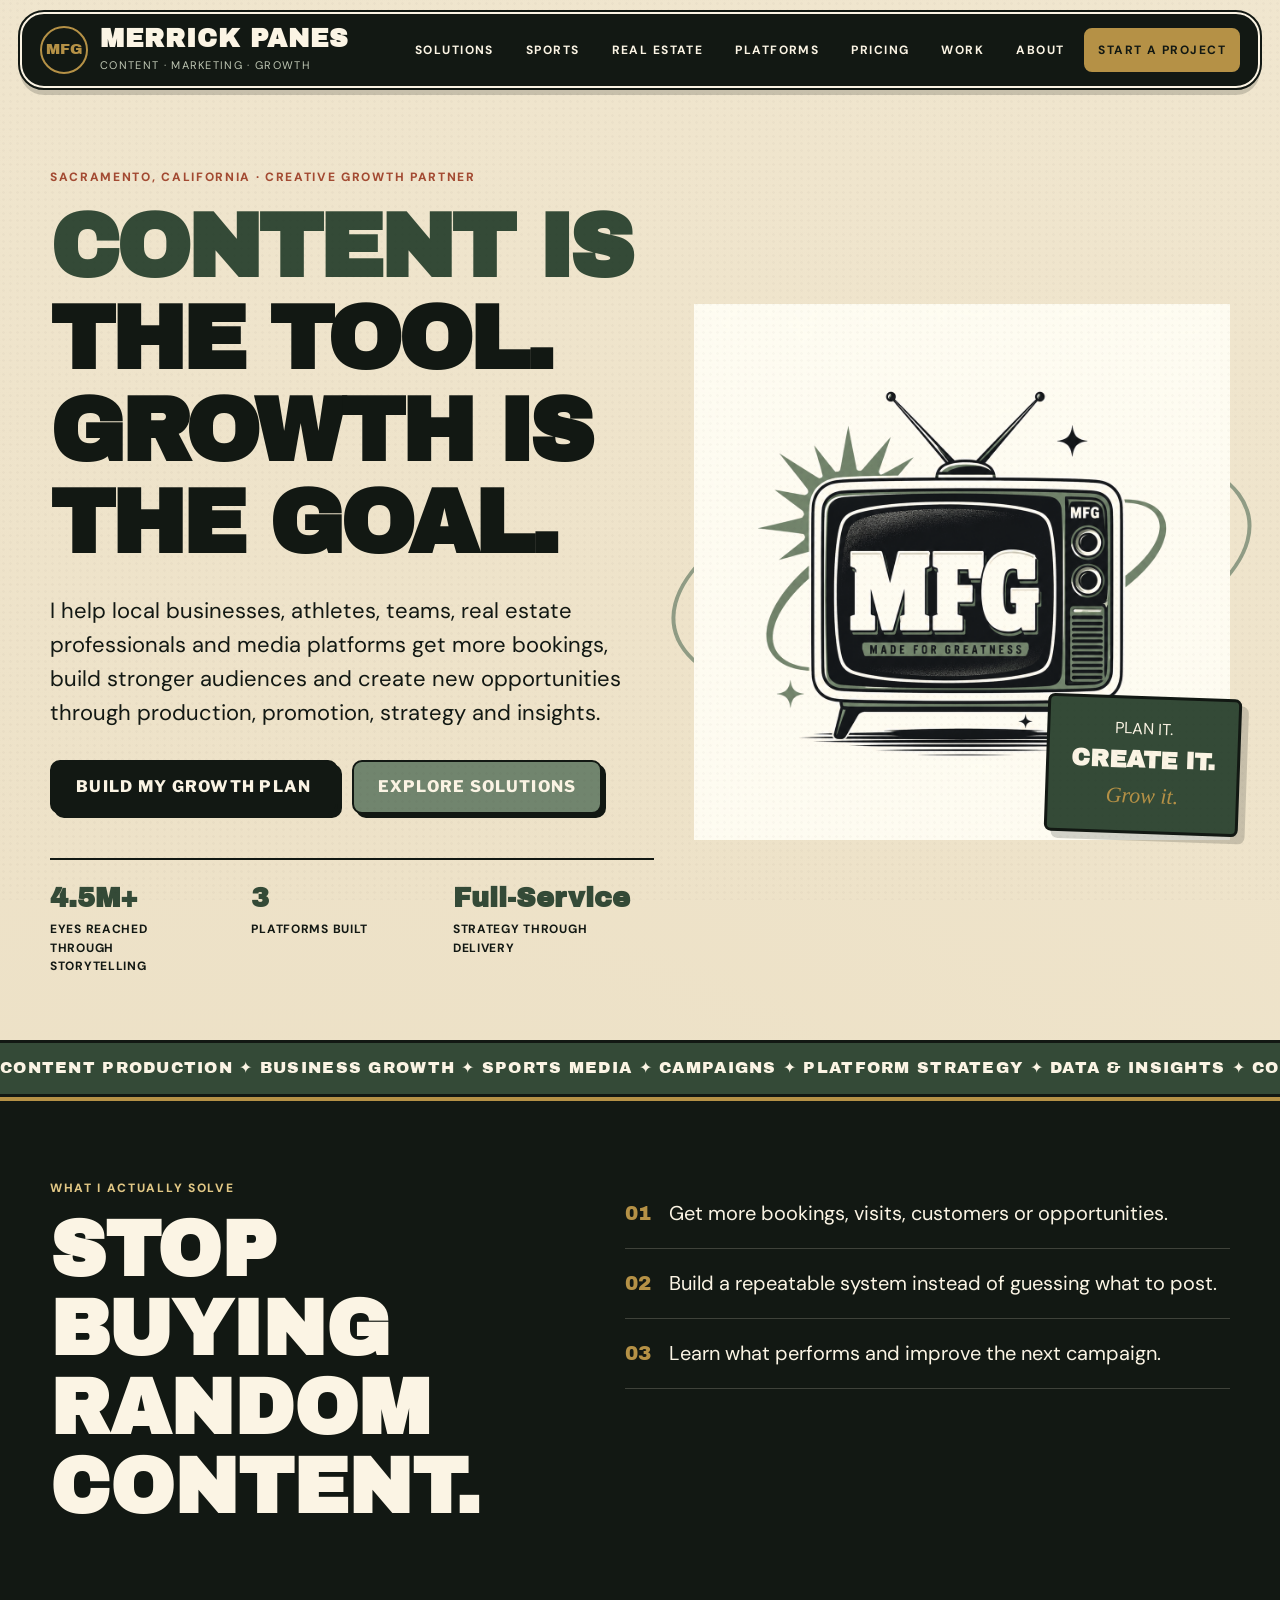
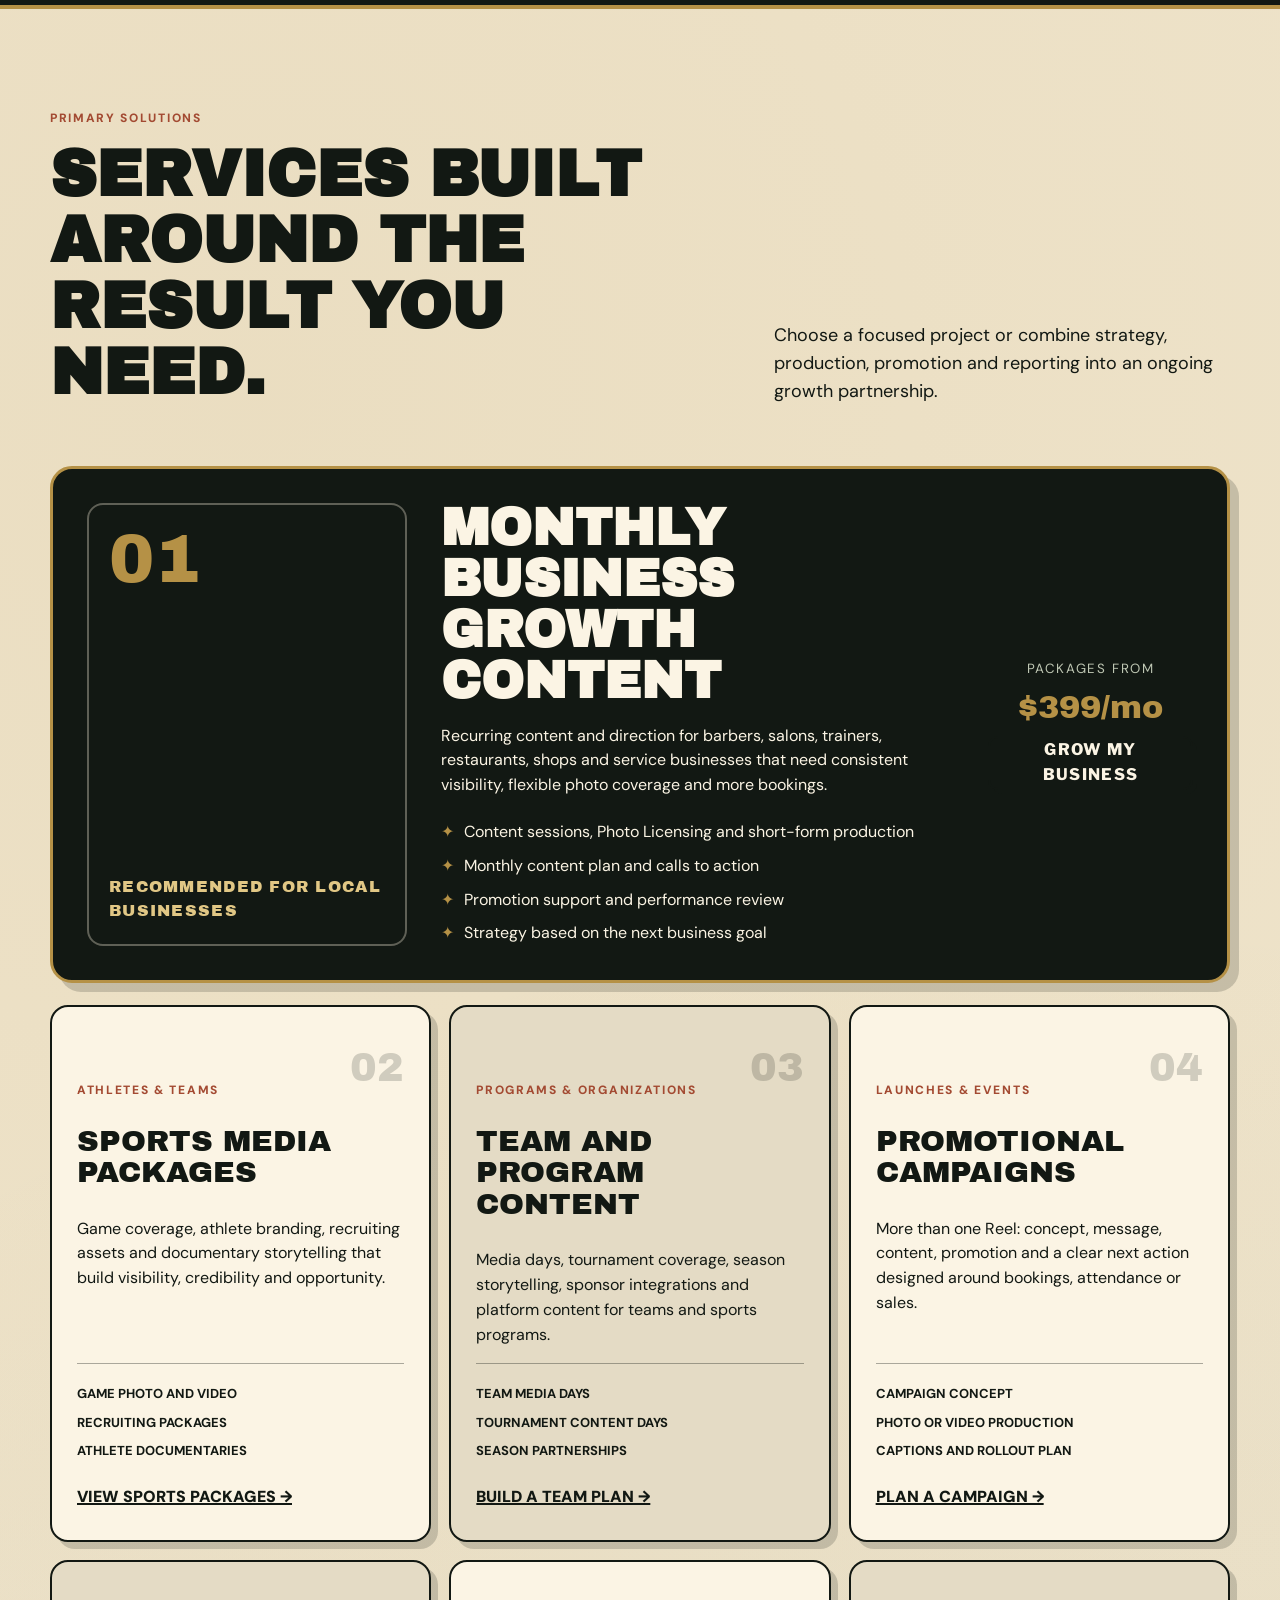
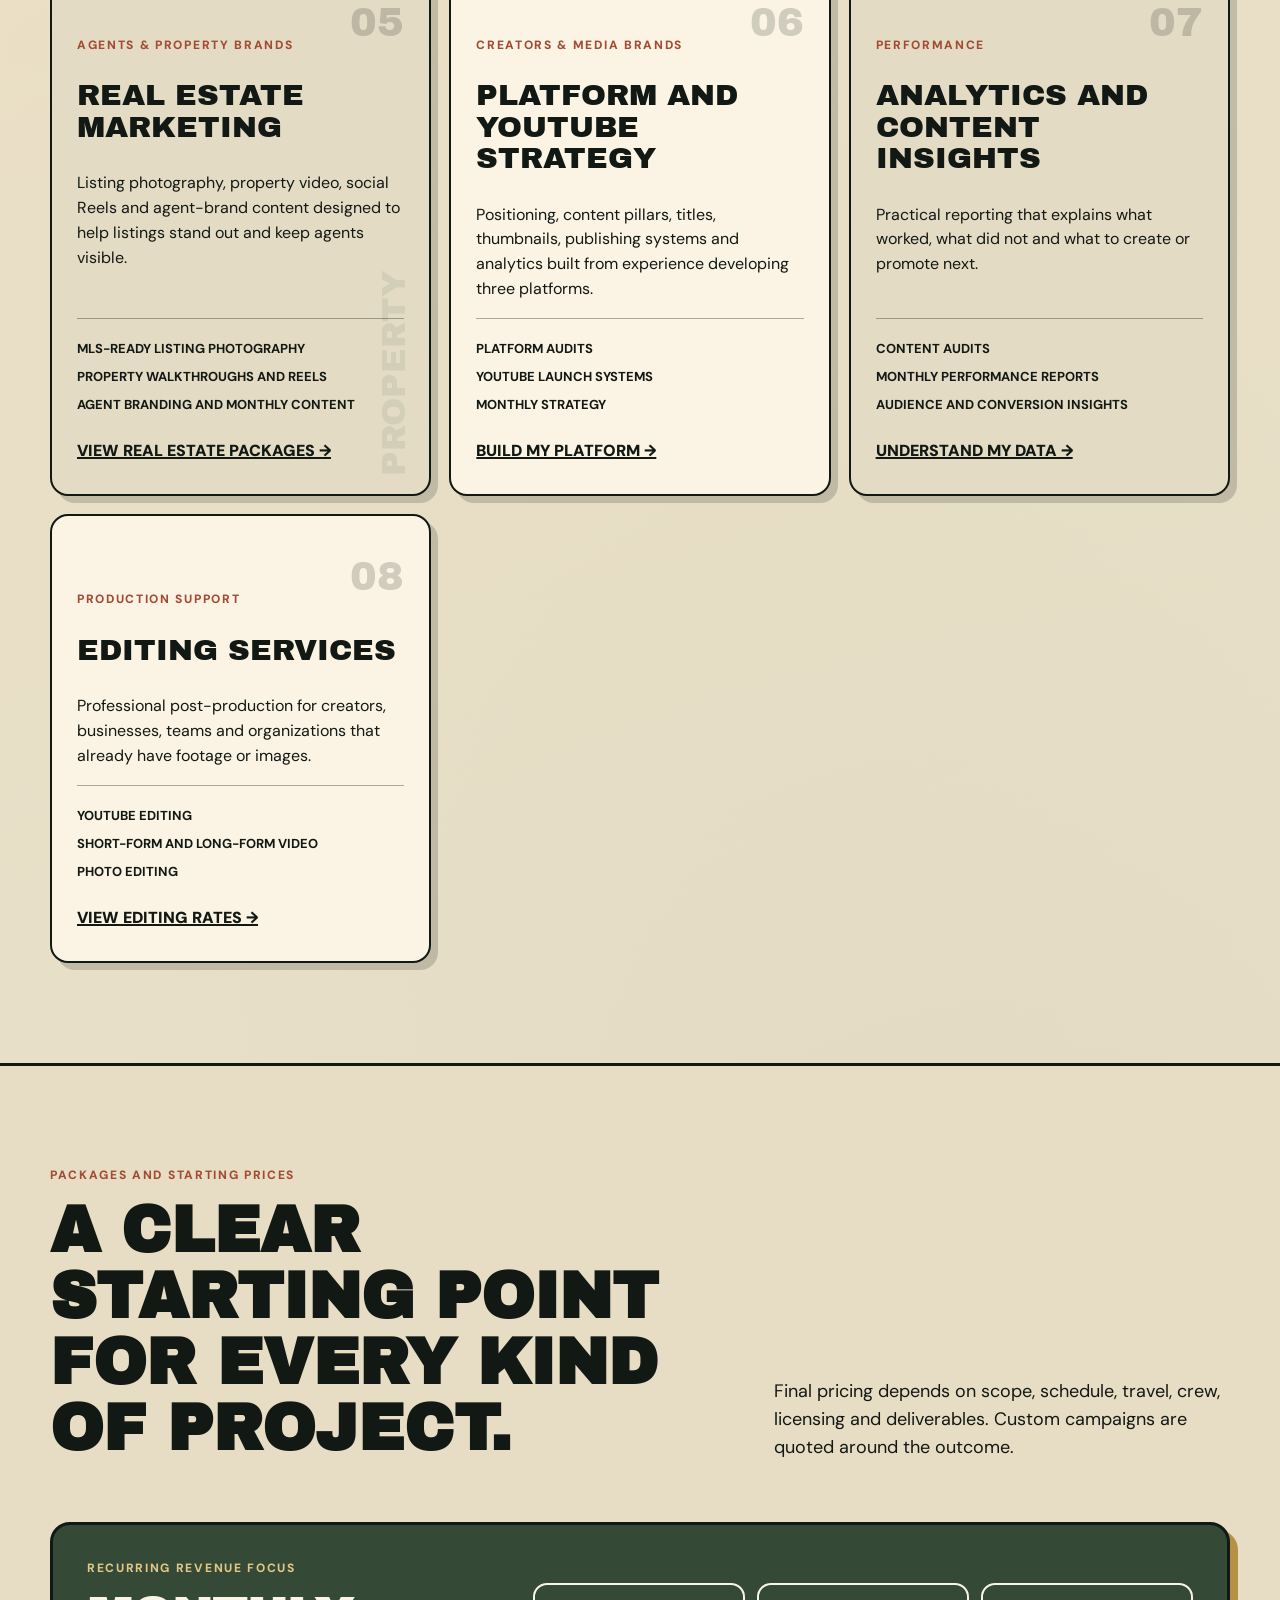
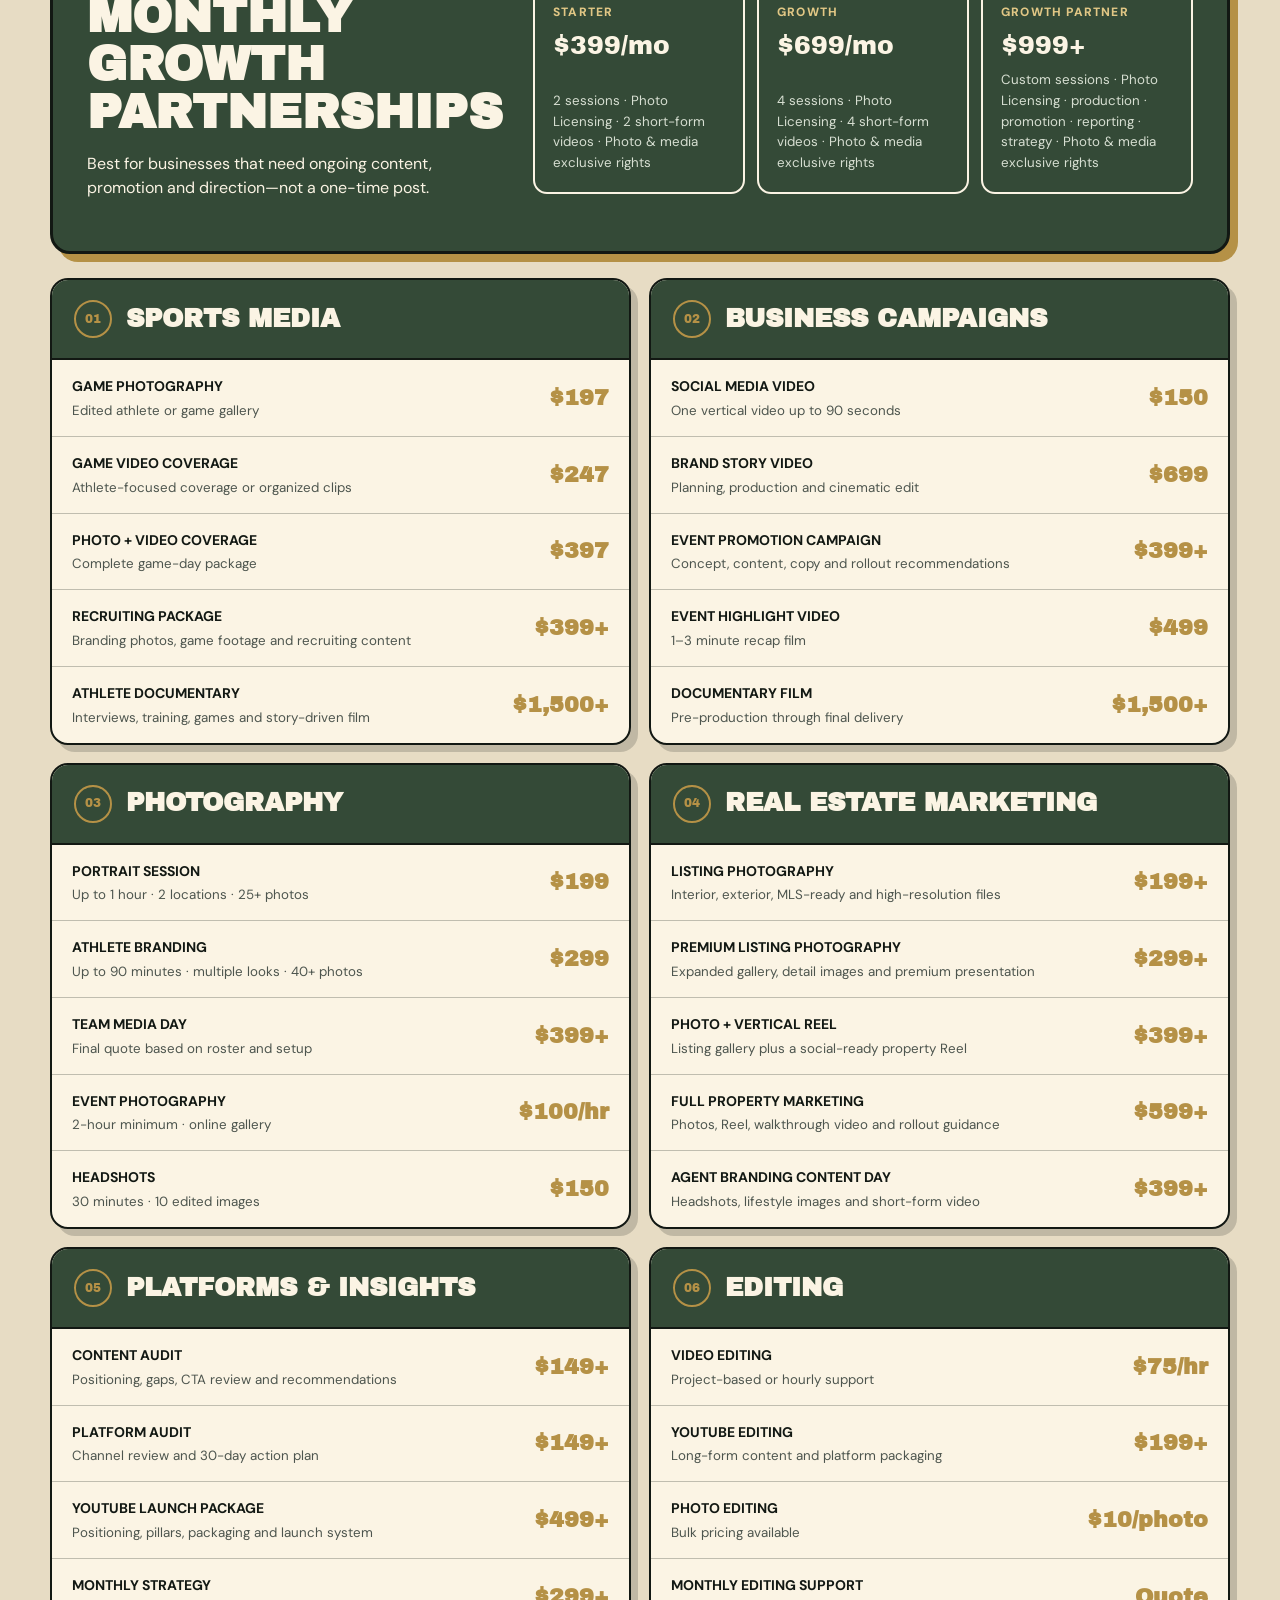
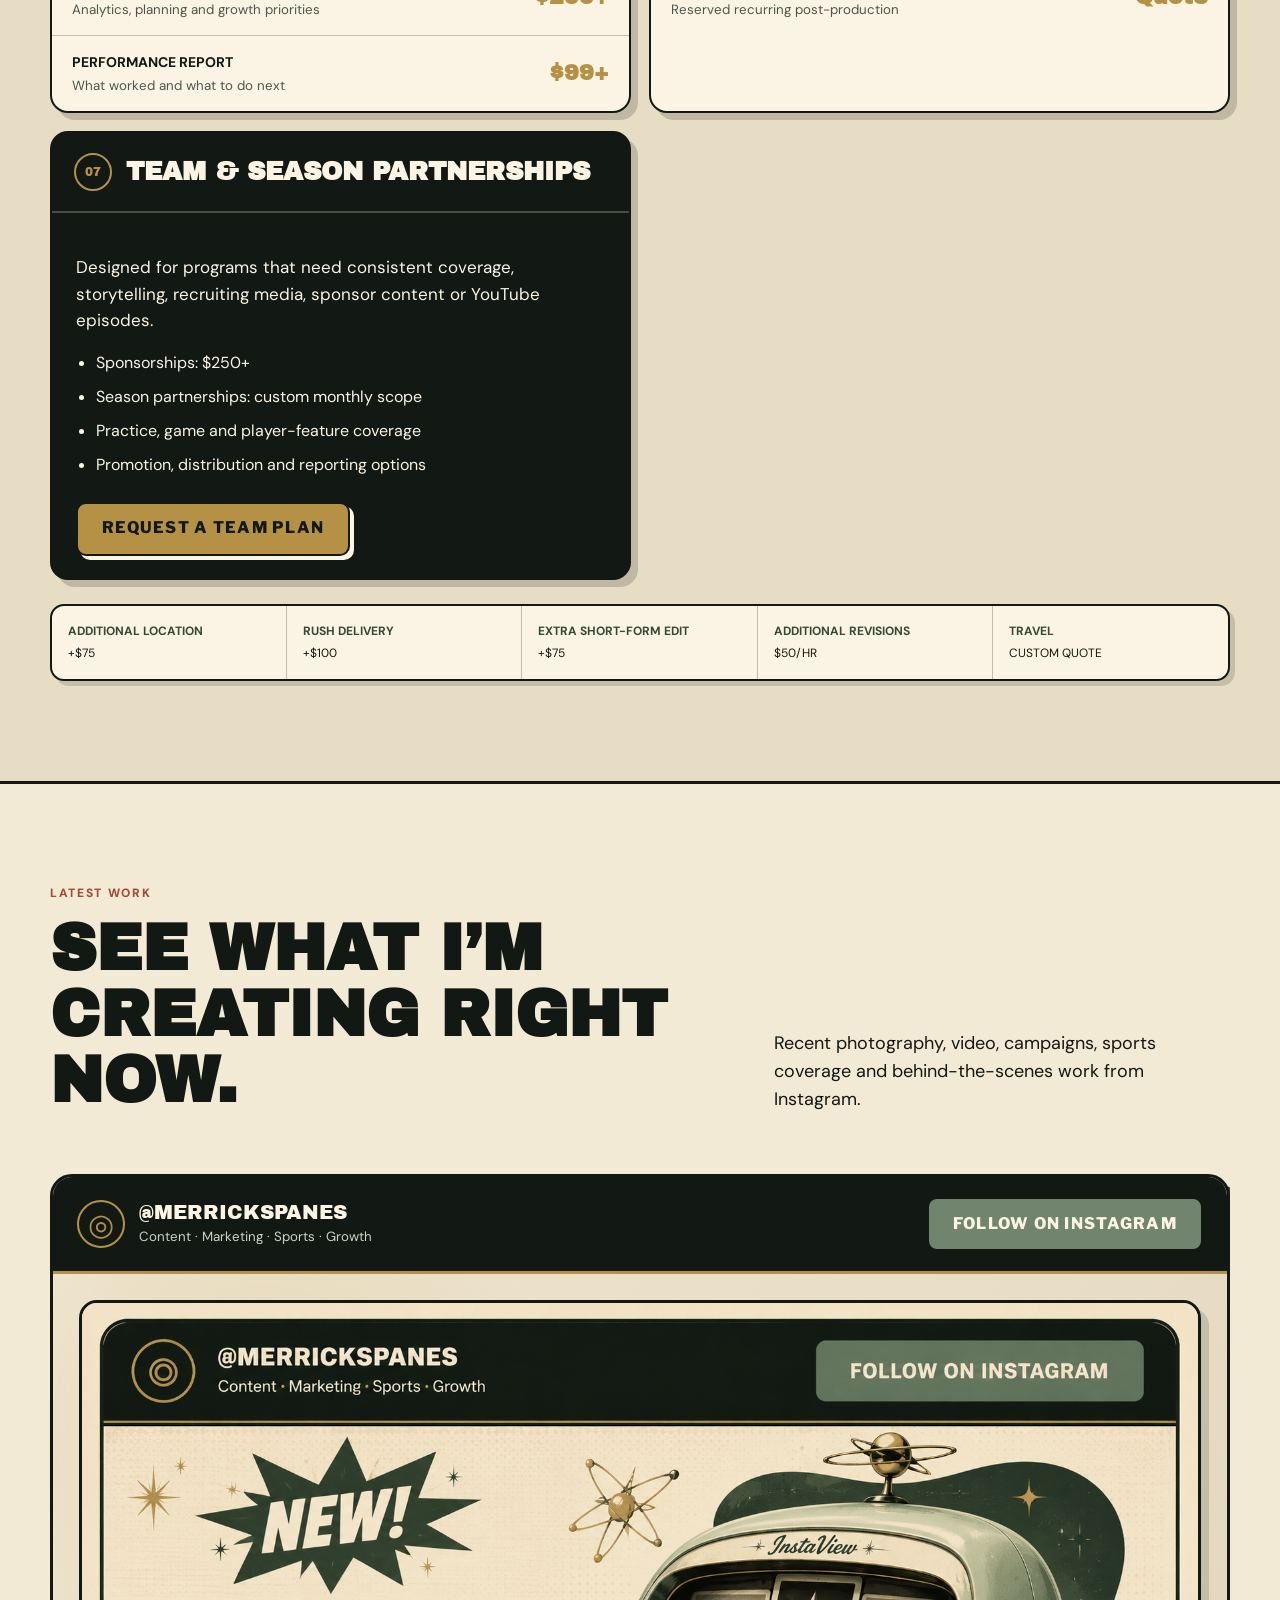
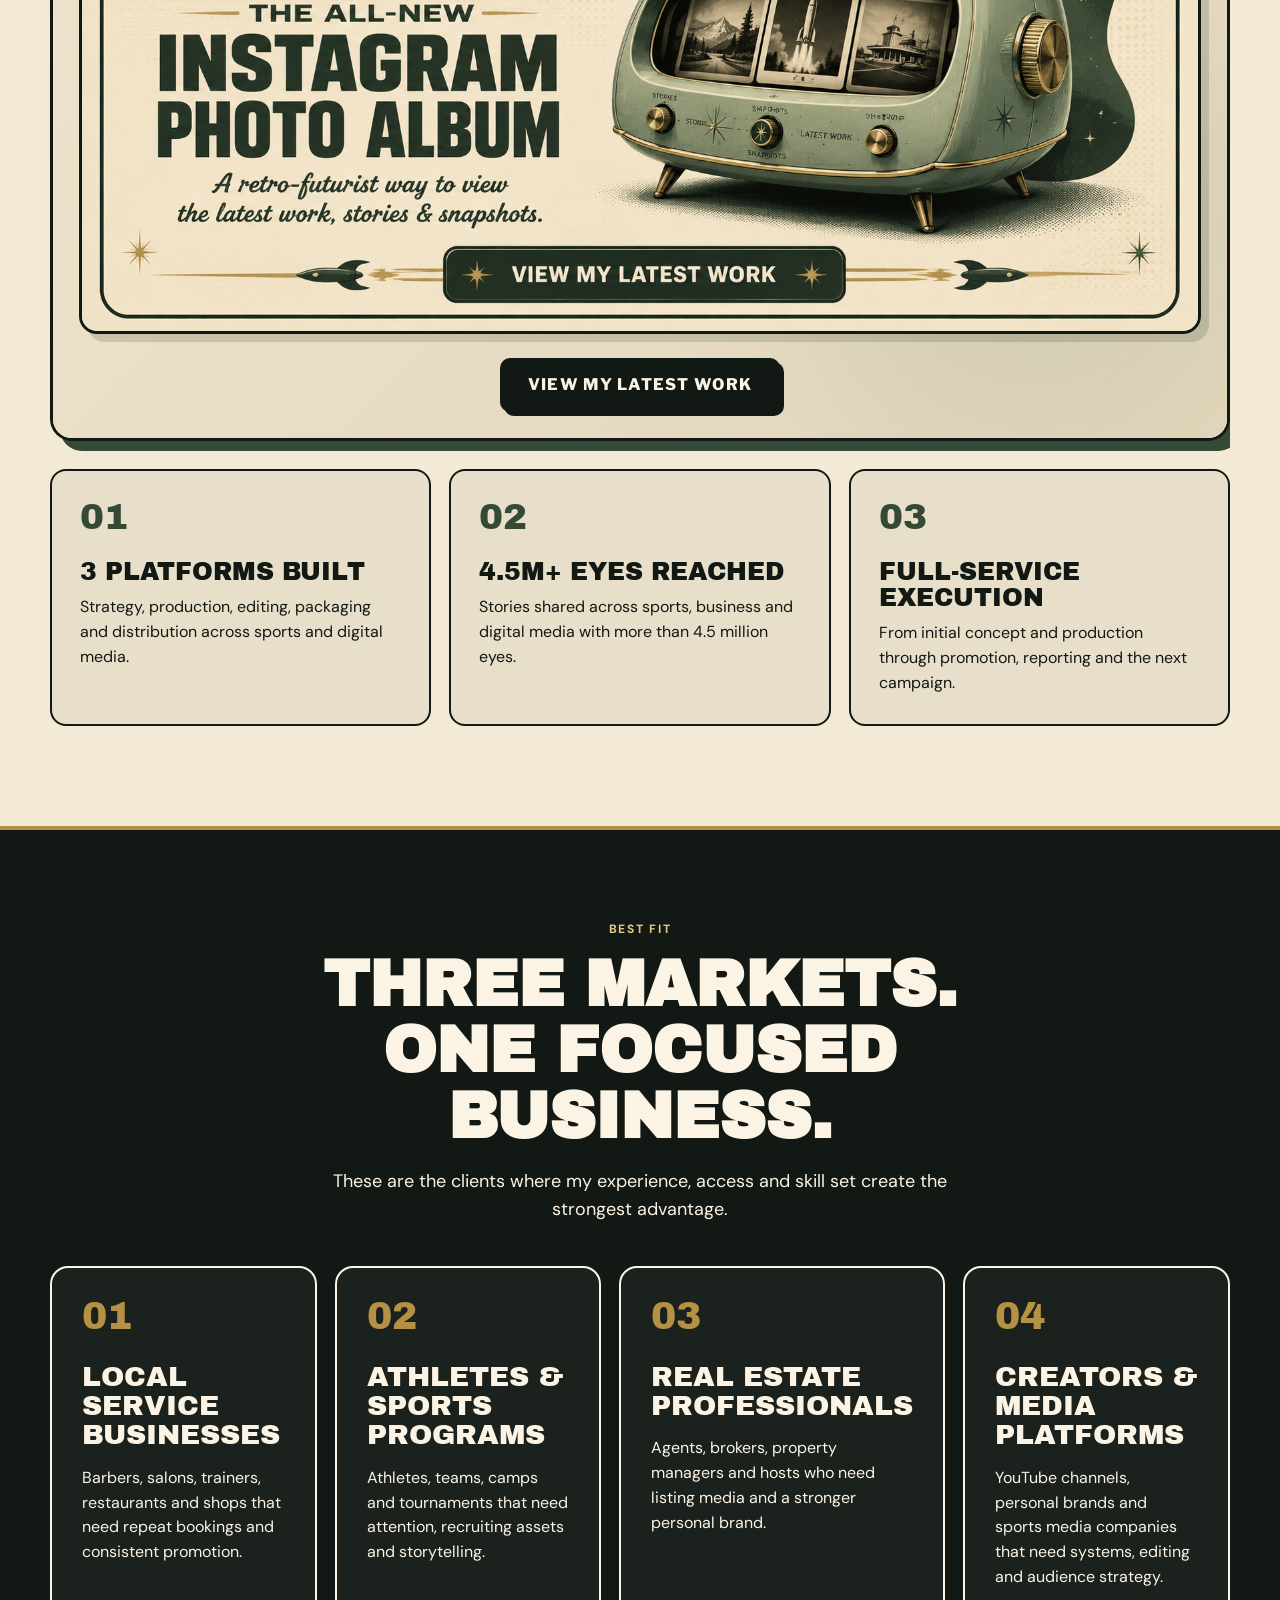
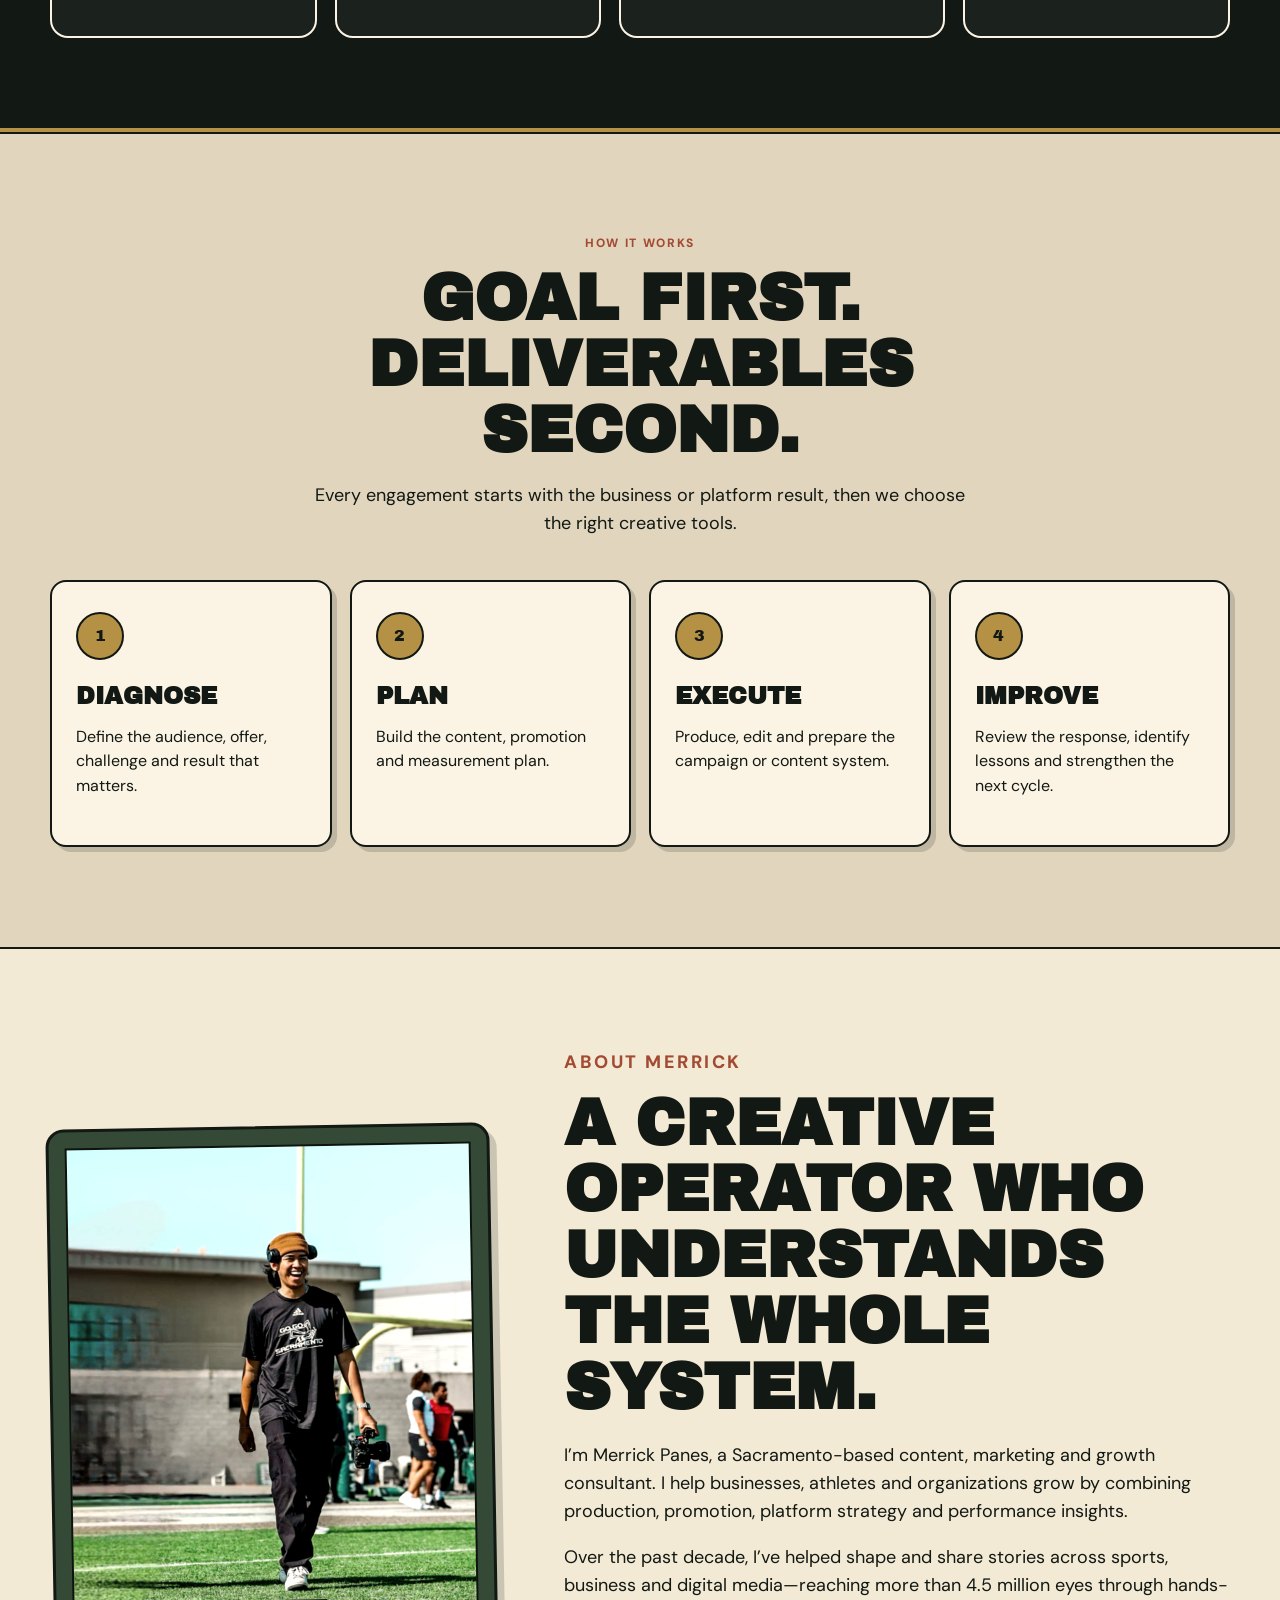
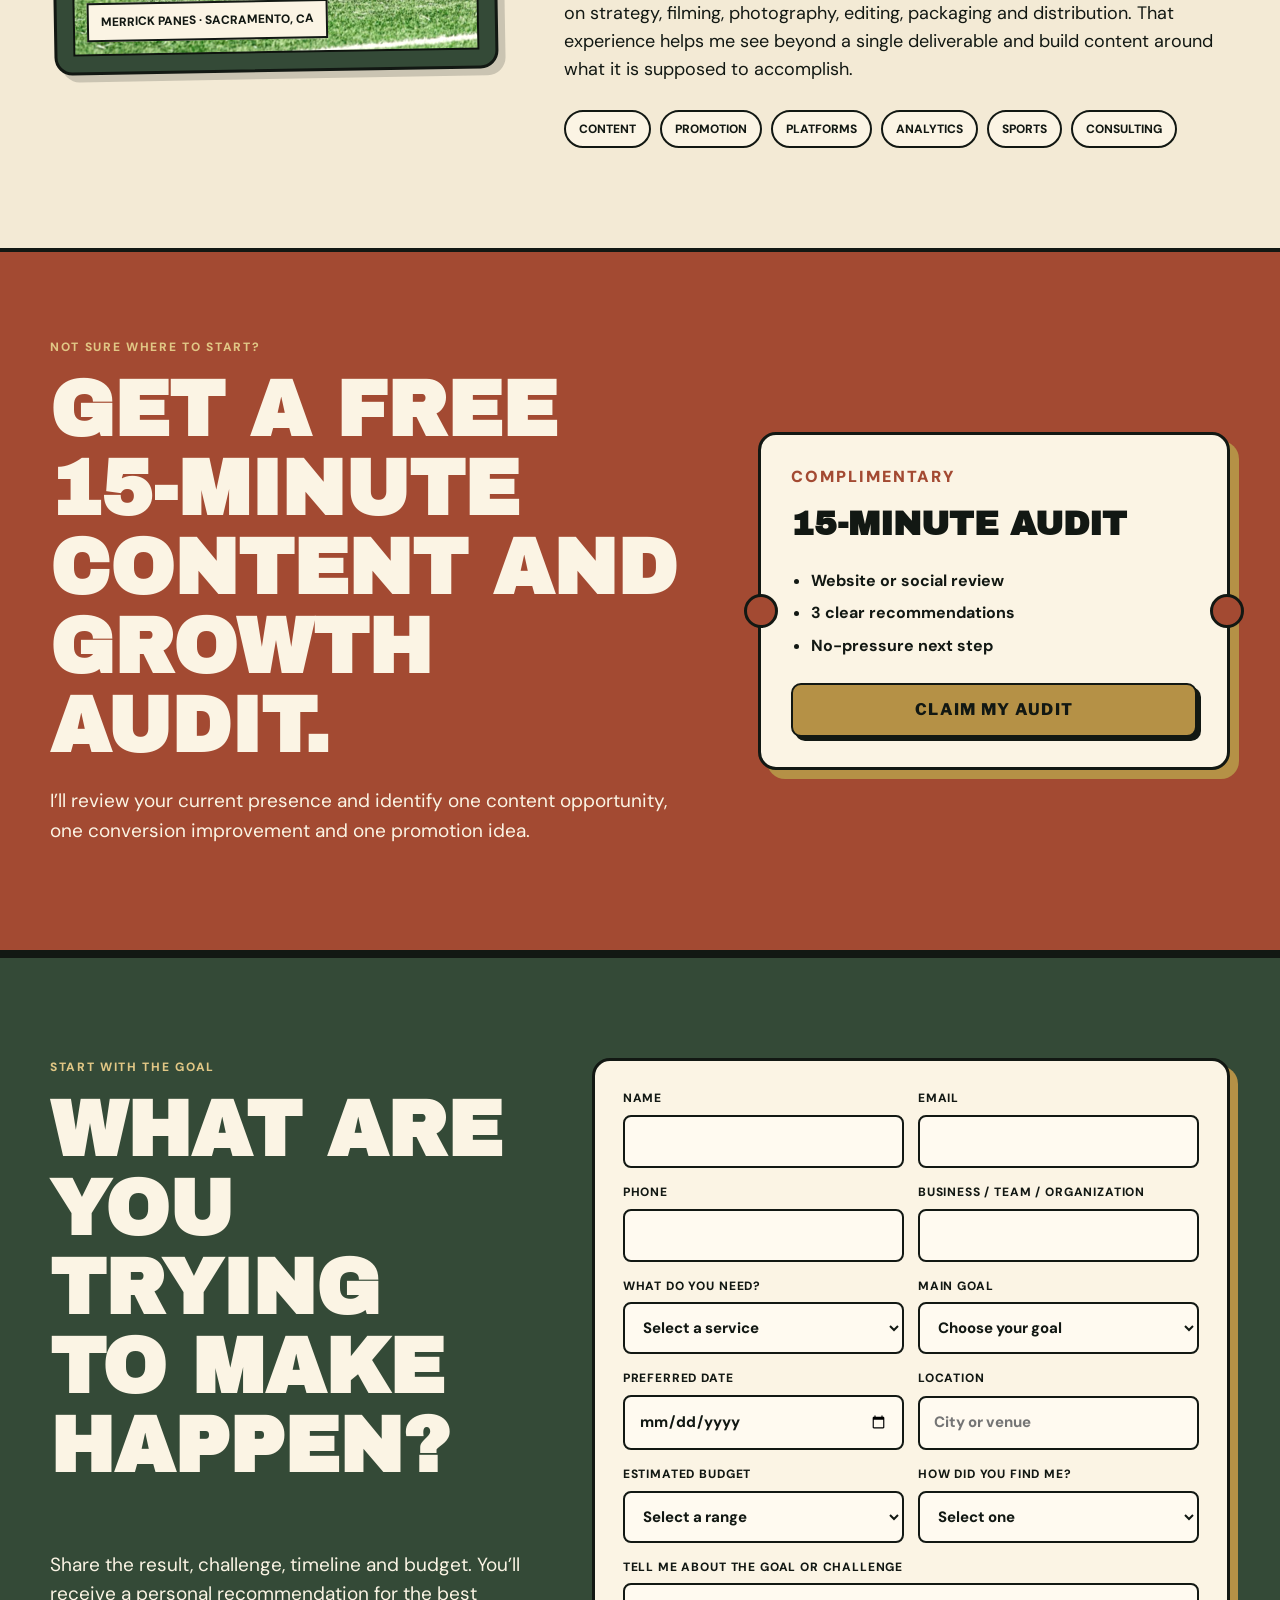
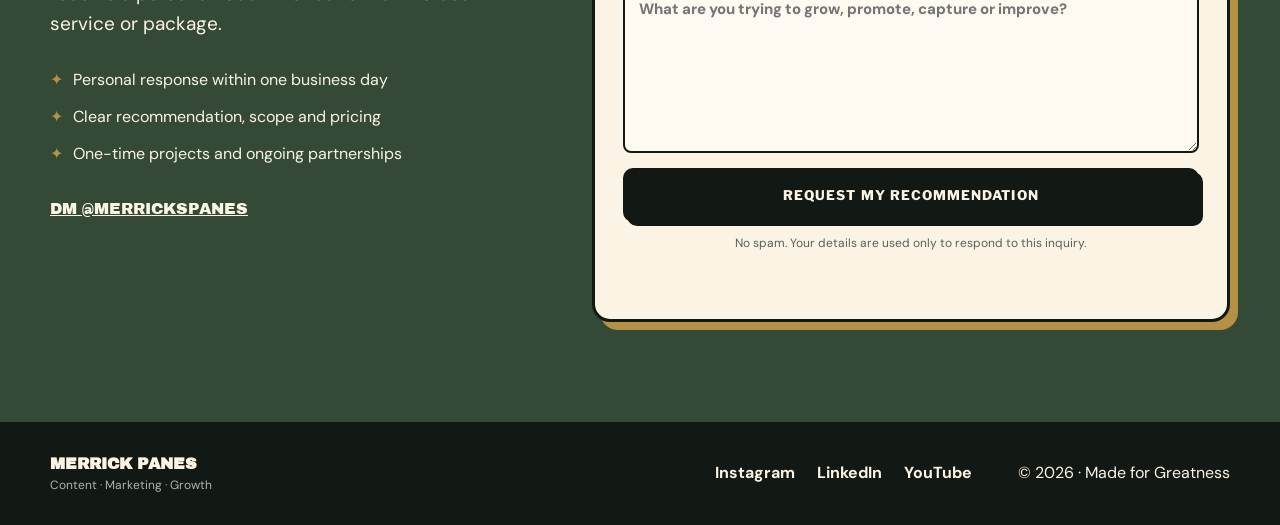
==== commit 51fba61b: "Add files via upload" ====
--- a/index.html
+++ b/index.html
@@ -3,7 +3,7 @@
 <head>
   <meta charset="utf-8">
   <meta name="viewport" content="width=device-width, initial-scale=1">
-  <meta name="description" content="Merrick Panes helps Sacramento businesses, athletes, teams and media platforms grow through content production, promotion, strategy and audience insights.">
+  <meta name="description" content="Merrick Panes helps Sacramento businesses, athletes, teams, real estate professionals and media platforms grow through content production, promotion, strategy and audience insights.">
   <meta name="theme-color" content="#121813">
   <title>Merrick Panes | Content, Marketing & Growth</title>
   <link rel="preconnect" href="https://fonts.googleapis.com">
@@ -26,6 +26,7 @@
     <nav id="site-nav" class="site-nav" aria-label="Primary navigation">
       <a href="#solutions">Solutions</a>
       <a href="#sports">Sports</a>
+      <a href="#real-estate">Real Estate</a>
       <a href="#platforms">Platforms</a>
       <a href="#pricing">Pricing</a>
       <a href="#work">Work</a>
@@ -39,13 +40,13 @@
       <div class="hero-copy">
         <p class="eyebrow">Sacramento, California · Creative growth partner</p>
         <h1>Content is the tool. Growth is the goal.</h1>
-        <p class="hero-lead">I help local businesses, athletes, teams and media platforms get more bookings, build stronger audiences and create new opportunities through production, promotion, strategy and insights.</p>
+        <p class="hero-lead">I help local businesses, athletes, teams, real estate professionals and media platforms get more bookings, build stronger audiences and create new opportunities through production, promotion, strategy and insights.</p>
         <div class="hero-actions">
           <a class="button primary" href="#contact">Build My Growth Plan</a>
           <a class="button secondary" href="#solutions">Explore Solutions</a>
         </div>
         <div class="proof-strip" aria-label="Selected experience">
-          <div><strong>3.5M+</strong><span>Views generated</span></div>
+          <div><strong>4.5M+</strong><span>Eyes reached through storytelling</span></div>
           <div><strong>3</strong><span>Platforms built</span></div>
           <div><strong>Full-Service</strong><span>Strategy through delivery</span></div>
         </div>
@@ -97,9 +98,9 @@
           <div class="solution-kicker"><span>01</span> Recommended for local businesses</div>
           <div>
             <h3>Monthly Business Growth Content</h3>
-            <p>Recurring content and direction for barbers, salons, trainers, restaurants, shops and service businesses that need consistent visibility and more bookings.</p>
+            <p>Recurring content and direction for barbers, salons, trainers, restaurants, shops and service businesses that need consistent visibility, flexible photo coverage and more bookings.</p>
             <ul class="check-list">
-              <li>Content sessions and short-form production</li>
+              <li>Content sessions, Photo Licensing and short-form production</li>
               <li>Monthly content plan and calls to action</li>
               <li>Promotion support and performance review</li>
               <li>Strategy based on the next business goal</li>
@@ -140,8 +141,17 @@
             <a href="#contact" data-service="Promotional Campaign">Plan a campaign →</a>
           </article>
 
+          <article class="solution-card real-estate-card" id="real-estate">
+            <span class="card-number">05</span>
+            <p class="eyebrow">Agents & property brands</p>
+            <h3>Real Estate Marketing</h3>
+            <p>Listing photography, property video, social Reels and agent-brand content designed to help listings stand out and keep agents visible.</p>
+            <ul><li>MLS-ready listing photography</li><li>Property walkthroughs and Reels</li><li>Agent branding and monthly content</li></ul>
+            <a href="#real-estate-pricing" data-service="Real Estate Marketing">View real estate packages →</a>
+          </article>
+
           <article class="solution-card" id="platforms">
-            <span class="card-number">05</span>
+            <span class="card-number">06</span>
             <p class="eyebrow">Creators & media brands</p>
             <h3>Platform and YouTube Strategy</h3>
             <p>Positioning, content pillars, titles, thumbnails, publishing systems and analytics built from experience developing three platforms.</p>
@@ -150,7 +160,7 @@
           </article>
 
           <article class="solution-card">
-            <span class="card-number">06</span>
+            <span class="card-number">07</span>
             <p class="eyebrow">Performance</p>
             <h3>Analytics and Content Insights</h3>
             <p>Practical reporting that explains what worked, what did not and what to create or promote next.</p>
@@ -159,7 +169,7 @@
           </article>
 
           <article class="solution-card">
-            <span class="card-number">07</span>
+            <span class="card-number">08</span>
             <p class="eyebrow">Production support</p>
             <h3>Editing Services</h3>
             <p>Professional post-production for creators, businesses, teams and organizations that already have footage or images.</p>
@@ -187,9 +197,9 @@
             <p>Best for businesses that need ongoing content, promotion and direction—not a one-time post.</p>
           </div>
           <div class="offer-tiers">
-            <div><span>Starter</span><strong>$399/mo</strong><small>2 sessions · 8 photos · 2 short-form videos</small></div>
-            <div><span>Growth</span><strong>$699/mo</strong><small>4 sessions · 20 photos · 4 short-form videos</small></div>
-            <div><span>Growth Partner</span><strong>$999+</strong><small>Production · promotion · reporting · strategy</small></div>
+            <div><span>Starter</span><strong>$399/mo</strong><small>2 sessions · Photo Licensing · 2 short-form videos · Photo &amp; media exclusive rights</small></div>
+            <div><span>Growth</span><strong>$699/mo</strong><small>4 sessions · Photo Licensing · 4 short-form videos · Photo &amp; media exclusive rights</small></div>
+            <div><span>Growth Partner</span><strong>$999+</strong><small>Custom sessions · Photo Licensing · production · promotion · reporting · strategy · Photo &amp; media exclusive rights</small></div>
           </div>
         </div>
 
@@ -221,8 +231,17 @@
             <div class="price-row"><div><strong>Headshots</strong><small>30 minutes · 10 edited images</small></div><b>$150</b></div>
           </article>
 
+          <article class="price-panel" id="real-estate-pricing">
+            <div class="price-heading"><span>04</span><h3>Real Estate Marketing</h3></div>
+            <div class="price-row"><div><strong>Listing Photography</strong><small>Interior, exterior, MLS-ready and high-resolution files</small></div><b>$199+</b></div>
+            <div class="price-row"><div><strong>Premium Listing Photography</strong><small>Expanded gallery, detail images and premium presentation</small></div><b>$299+</b></div>
+            <div class="price-row"><div><strong>Photo + Vertical Reel</strong><small>Listing gallery plus a social-ready property Reel</small></div><b>$399+</b></div>
+            <div class="price-row"><div><strong>Full Property Marketing</strong><small>Photos, Reel, walkthrough video and rollout guidance</small></div><b>$599+</b></div>
+            <div class="price-row"><div><strong>Agent Branding Content Day</strong><small>Headshots, lifestyle images and short-form video</small></div><b>$399+</b></div>
+          </article>
+
           <article class="price-panel">
-            <div class="price-heading"><span>04</span><h3>Platforms & Insights</h3></div>
+            <div class="price-heading"><span>05</span><h3>Platforms & Insights</h3></div>
             <div class="price-row"><div><strong>Content Audit</strong><small>Positioning, gaps, CTA review and recommendations</small></div><b>$149+</b></div>
             <div class="price-row"><div><strong>Platform Audit</strong><small>Channel review and 30-day action plan</small></div><b>$149+</b></div>
             <div class="price-row"><div><strong>YouTube Launch Package</strong><small>Positioning, pillars, packaging and launch system</small></div><b>$499+</b></div>
@@ -231,7 +250,7 @@
           </article>
 
           <article class="price-panel">
-            <div class="price-heading"><span>05</span><h3>Editing</h3></div>
+            <div class="price-heading"><span>06</span><h3>Editing</h3></div>
             <div class="price-row"><div><strong>Video Editing</strong><small>Project-based or hourly support</small></div><b>$75/hr</b></div>
             <div class="price-row"><div><strong>YouTube Editing</strong><small>Long-form content and platform packaging</small></div><b>$199+</b></div>
             <div class="price-row"><div><strong>Photo Editing</strong><small>Bulk pricing available</small></div><b>$10/photo</b></div>
@@ -239,10 +258,10 @@
           </article>
 
           <article class="price-panel price-panel-dark">
-            <div class="price-heading"><span>06</span><h3>Team & Season Partnerships</h3></div>
+            <div class="price-heading"><span>07</span><h3>Team & Season Partnerships</h3></div>
             <p class="consulting-copy">Designed for programs that need consistent coverage, storytelling, recruiting media, sponsor content or YouTube episodes.</p>
             <ul class="consulting-list">
-              <li>Tournament content days: $600+</li>
+              <li>Sponsorships: $250+</li>
               <li>Season partnerships: custom monthly scope</li>
               <li>Practice, game and player-feature coverage</li>
               <li>Promotion, distribution and reporting options</li>
@@ -261,39 +280,52 @@
       </div>
     </section>
 
-    <section id="work" class="section shell">
+    <section id="work" class="section shell instagram-work">
       <div class="section-heading split-heading">
         <div>
-          <p class="eyebrow">Proof and experience</p>
-          <h2>Strategy, production and platform building in one portfolio.</h2>
-        </div>
-        <p>My strongest advantage is not just operating a camera. It is understanding the content, platform, audience and next action together.</p>
-      </div>
-
-      <div class="work-grid">
-        <a class="work-card feature" href="https://www.youtube.com/@sacramentofootballtv" target="_blank" rel="noopener">
-          <img src="https://i.ytimg.com/vi/YXo_zzMuf7s/maxresdefault.jpg" alt="Sacramento Football TV project thumbnail">
-          <div class="work-overlay">
-            <span>Sports media · Platform development</span>
-            <h3>Sacramento Football TV</h3>
-            <p>Strategy, production, editing, packaging and distribution built around Sacramento football.</p>
-          </div>
-        </a>
-        <a class="work-card" href="https://youtu.be/0BrJmXFcDho" target="_blank" rel="noopener">
-          <img src="https://i.ytimg.com/vi/0BrJmXFcDho/maxresdefault.jpg" alt="Football media platform project thumbnail">
-          <div class="work-overlay">
-            <span>YouTube · Audience growth</span>
-            <h3>Three Platforms Built</h3>
-            <p>Hands-on experience contributing to more than 3.5 million total views across sports and digital media platforms.</p>
-          </div>
-        </a>
-        <article class="work-card graphic-card">
-          <div class="graphic-inner">
-            <span>Local business growth</span>
-            <h3>Content connected to the next customer action.</h3>
-            <p>Campaign concepts, promotional content, booking-focused calls to action and recommendations based on performance.</p>
-            <a href="#contact" data-service="Local Business Growth Campaign">Build a campaign →</a>
-          </div>
+          <p class="eyebrow">Latest work</p>
+          <h2>See what I’m creating right now.</h2>
+        </div>
+        <p>Recent photography, video, campaigns, sports coverage and behind-the-scenes work from Instagram.</p>
+      </div>
+
+      <div class="instagram-frame">
+        <div class="instagram-header">
+          <div>
+            <span class="instagram-icon" aria-hidden="true">◎</span>
+            <div>
+              <strong>@merrickspanes</strong>
+              <small>Content · Marketing · Sports · Growth</small>
+            </div>
+          </div>
+          <a class="button secondary" href="https://www.instagram.com/merrickspanes/" target="_blank" rel="noopener">Follow on Instagram</a>
+        </div>
+
+        <div class="instagram-feed-shell instagram-ad-shell" id="instagram-feed">
+          <div class="instagram-ad-wrap">
+            <img class="instagram-ad-image" src="assets/instaview-ad.png" alt="Retro 1950s-style Instaview advertisement for Merrick Panes Instagram work" />
+            <div class="instagram-ad-cta">
+              <a class="button primary" href="https://www.instagram.com/merrickspanes/" target="_blank" rel="noopener">View My Latest Work</a>
+            </div>
+          </div>
+        </div>
+      </div>
+
+      <div class="work-proof-grid">
+        <article>
+          <span>01</span>
+          <h3>3 Platforms Built</h3>
+          <p>Strategy, production, editing, packaging and distribution across sports and digital media.</p>
+        </article>
+        <article>
+          <span>02</span>
+          <h3>4.5M+ Eyes Reached</h3>
+          <p>Stories shared across sports, business and digital media with more than 4.5 million eyes.</p>
+        </article>
+        <article>
+          <span>03</span>
+          <h3>Full-Service Execution</h3>
+          <p>From initial concept and production through promotion, reporting and the next campaign.</p>
         </article>
       </div>
     </section>
@@ -305,10 +337,11 @@
           <h2>Three markets. One focused business.</h2>
           <p>These are the clients where my experience, access and skill set create the strongest advantage.</p>
         </div>
-        <div class="fit-grid">
+        <div class="fit-grid fit-grid-four">
           <article><span>01</span><h3>Local Service Businesses</h3><p>Barbers, salons, trainers, restaurants and shops that need repeat bookings and consistent promotion.</p></article>
           <article><span>02</span><h3>Athletes & Sports Programs</h3><p>Athletes, teams, camps and tournaments that need attention, recruiting assets and storytelling.</p></article>
-          <article><span>03</span><h3>Creators & Media Platforms</h3><p>YouTube channels, personal brands and sports media companies that need systems, editing and audience strategy.</p></article>
+          <article><span>03</span><h3>Real Estate Professionals</h3><p>Agents, brokers, property managers and hosts who need listing media and a stronger personal brand.</p></article>
+          <article><span>04</span><h3>Creators & Media Platforms</h3><p>YouTube channels, personal brands and sports media companies that need systems, editing and audience strategy.</p></article>
         </div>
       </div>
     </section>
@@ -338,7 +371,7 @@
         <p class="eyebrow">About Merrick</p>
         <h2>A creative operator who understands the whole system.</h2>
         <p>I’m Merrick Panes, a Sacramento-based content, marketing and growth consultant. I help businesses, athletes and organizations grow by combining production, promotion, platform strategy and performance insights.</p>
-        <p>I have built three media platforms and generated more than 3.5 million views through hands-on strategy, filming, photography, editing, packaging and distribution. That experience helps me see beyond a single deliverable and build content around what it is supposed to accomplish.</p>
+        <p>Over the past decade, I’ve helped shape and share stories across sports, business and digital media—reaching more than 4.5 million eyes through hands-on strategy, filming, photography, editing, packaging and distribution. That experience helps me see beyond a single deliverable and build content around what it is supposed to accomplish.</p>
         <div class="about-tags"><span>Content</span><span>Promotion</span><span>Platforms</span><span>Analytics</span><span>Sports</span><span>Consulting</span></div>
       </div>
     </section>
@@ -395,6 +428,7 @@
                 <option>Team / Program Content</option>
                 <option>Team / Season Partnership</option>
                 <option>Promotional Campaign</option>
+                <option>Real Estate Marketing</option>
                 <option>Platform / YouTube Strategy</option>
                 <option>Analytics / Content Insights</option>
                 <option>Photography</option>
--- a/styles.css
+++ b/styles.css
@@ -610,3 +610,168 @@
   .solution-card { min-height: auto; }
   .offer-banner { padding: 24px; }
 }
+
+
+/* Instagram portfolio section */
+.instagram-work { overflow: hidden; }
+.instagram-frame {
+  overflow: hidden;
+  border: 3px solid var(--ink);
+  border-radius: 22px;
+  background: var(--paper);
+  box-shadow: 10px 10px 0 var(--green);
+}
+.instagram-header {
+  display: flex;
+  align-items: center;
+  justify-content: space-between;
+  gap: 20px;
+  padding: 20px 24px;
+  background: var(--ink);
+  color: var(--paper);
+  border-bottom: 3px solid var(--gold);
+}
+.instagram-header > div { display: flex; align-items: center; gap: 14px; }
+.instagram-header strong,
+.instagram-header small { display: block; }
+.instagram-header strong {
+  font: 20px/1.1 "Archivo Black", sans-serif;
+  text-transform: uppercase;
+}
+.instagram-header small { margin-top: 4px; color: #ccd4c8; }
+.instagram-icon {
+  display: grid;
+  place-items: center;
+  width: 48px;
+  height: 48px;
+  border: 2px solid var(--gold);
+  border-radius: 50%;
+  color: var(--gold);
+  font-size: 30px;
+}
+.instagram-feed-shell { min-height: 470px; }
+.instagram-ad-shell {
+  min-height: auto;
+  padding: 26px;
+  background:
+    radial-gradient(circle at 18% 20%, rgba(188,153,72,.16), transparent 25%),
+    radial-gradient(circle at 82% 72%, rgba(45,80,58,.12), transparent 28%),
+    linear-gradient(135deg, #efe5cf, #e1d6bb);
+}
+.instagram-ad-wrap {
+  display: grid;
+  gap: 24px;
+}
+.instagram-ad-image {
+  display: block;
+  width: 100%;
+  height: auto;
+  border: 3px solid var(--ink);
+  border-radius: 18px;
+  box-shadow: 8px 8px 0 rgba(14, 31, 20, 0.15);
+}
+.instagram-ad-cta {
+  display: flex;
+  justify-content: center;
+}
+.instagram-ad-cta .button {
+  min-width: 280px;
+}
+.instagram-placeholder {
+  min-height: 470px;
+  display: grid;
+  place-items: center;
+  align-content: center;
+  gap: 15px;
+  padding: 45px 20px;
+  text-align: center;
+  background:
+    radial-gradient(circle at 20% 20%, rgba(188,153,72,.17), transparent 28%),
+    radial-gradient(circle at 80% 70%, rgba(45,80,58,.15), transparent 32%),
+    linear-gradient(135deg, #f7efdc, #e7ddc4);
+}
+.instagram-placeholder h3 {
+  max-width: 720px;
+  margin: 0;
+  font: clamp(30px, 5vw, 58px)/.98 "Archivo Black", sans-serif;
+  text-transform: uppercase;
+}
+.instagram-placeholder p { max-width: 650px; margin: 0; }
+.retro-burst {
+  display: inline-grid;
+  place-items: center;
+  width: 95px;
+  height: 95px;
+  color: var(--paper);
+  background: var(--green);
+  clip-path: polygon(50% 0%,61% 26%,85% 15%,74% 39%,100% 50%,74% 61%,85% 85%,61% 74%,50% 100%,39% 74%,15% 85%,26% 61%,0% 50%,26% 39%,15% 15%,39% 26%);
+  font: 18px/1 "Archivo Black", sans-serif;
+}
+.work-proof-grid {
+  display: grid;
+  grid-template-columns: repeat(3, 1fr);
+  gap: 18px;
+  margin-top: 28px;
+}
+.work-proof-grid article {
+  padding: 28px;
+  border: 2px solid var(--ink);
+  border-radius: 16px;
+  background: #e8dfca;
+}
+.work-proof-grid span {
+  color: var(--green);
+  font: 36px/1 "Archivo Black", sans-serif;
+}
+.work-proof-grid h3 {
+  margin: 22px 0 10px;
+  font: 25px/1.05 "Archivo Black", sans-serif;
+  text-transform: uppercase;
+}
+.work-proof-grid p { margin: 0; }
+
+@media (max-width: 760px) {
+  .instagram-header {
+    align-items: flex-start;
+    flex-direction: column;
+  }
+  .instagram-header .button { width: 100%; }
+  .work-proof-grid { grid-template-columns: 1fr; }
+  .instagram-feed-shell,
+  .instagram-placeholder { min-height: 400px; }
+  .instagram-ad-shell {
+    min-height: auto;
+    padding: 18px;
+  }
+  .instagram-ad-cta .button {
+    width: 100%;
+    min-width: 0;
+  }
+}
+
+
+/* Real estate lane */
+.real-estate-card {
+  background:
+    linear-gradient(rgba(247,239,220,.94), rgba(247,239,220,.94)),
+    repeating-linear-gradient(90deg, transparent 0 24px, rgba(45,80,58,.08) 24px 25px);
+}
+.real-estate-card::after {
+  content: "PROPERTY";
+  position: absolute;
+  right: 18px;
+  bottom: 18px;
+  color: rgba(45,80,58,.09);
+  font: 34px/1 "Archivo Black", sans-serif;
+  transform: rotate(-90deg) translateX(100%);
+  transform-origin: right bottom;
+  pointer-events: none;
+}
+.fit-grid-four { grid-template-columns: repeat(4, 1fr); }
+
+@media (max-width: 1100px) {
+  .fit-grid-four { grid-template-columns: repeat(2, 1fr); }
+}
+@media (max-width: 700px) {
+  .fit-grid-four { grid-template-columns: 1fr; }
+}
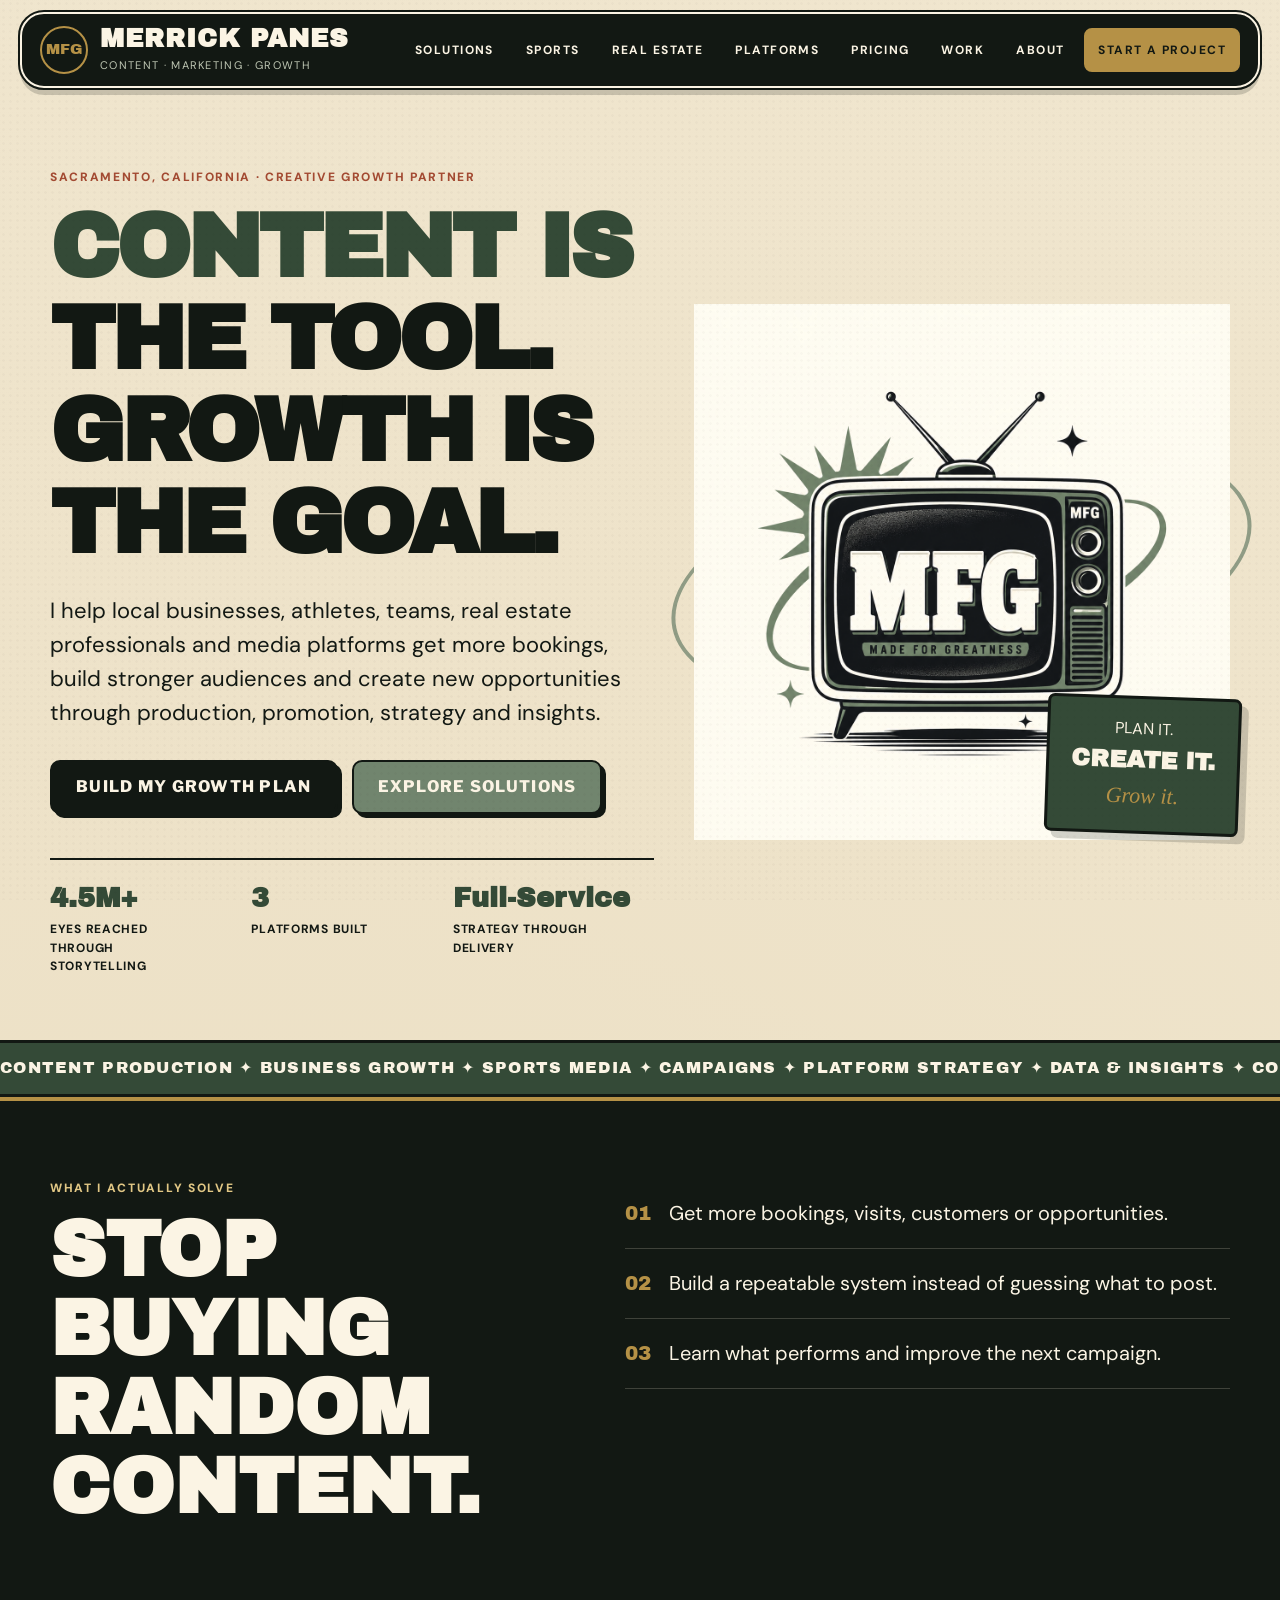
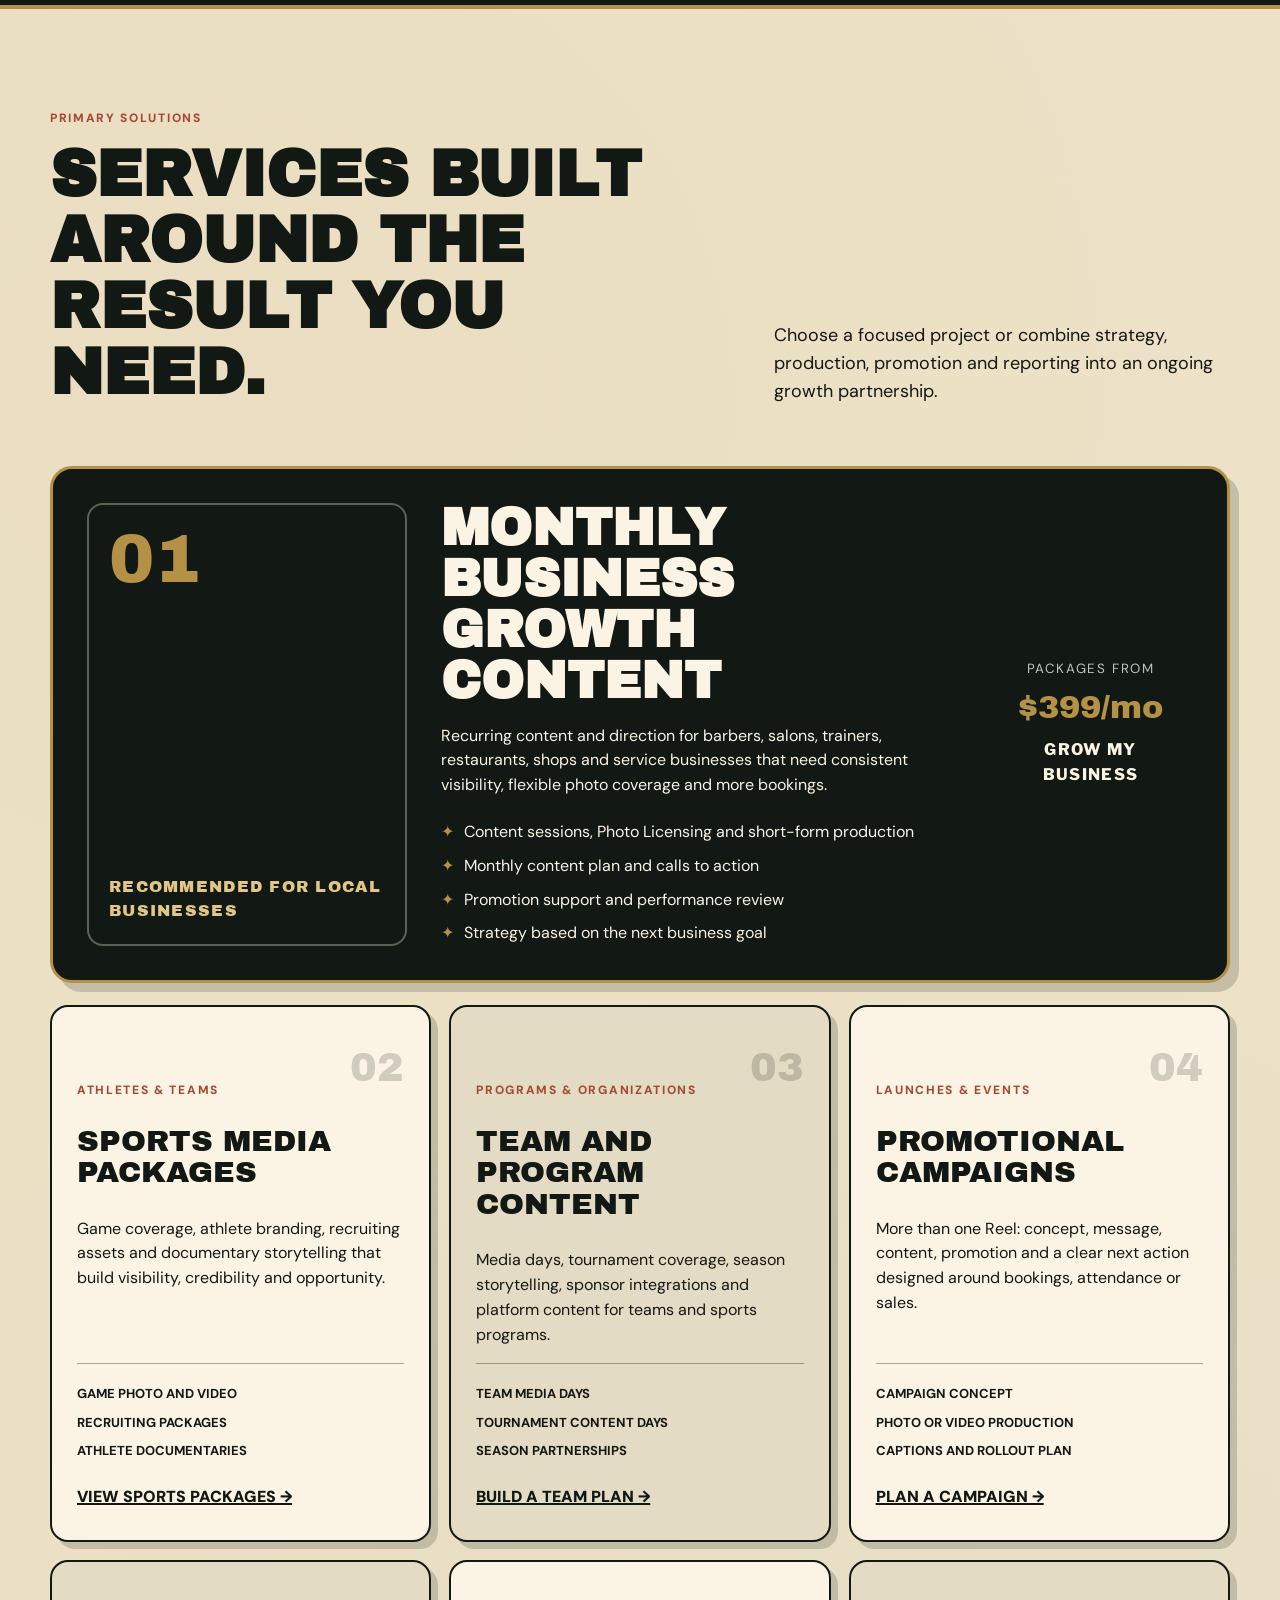
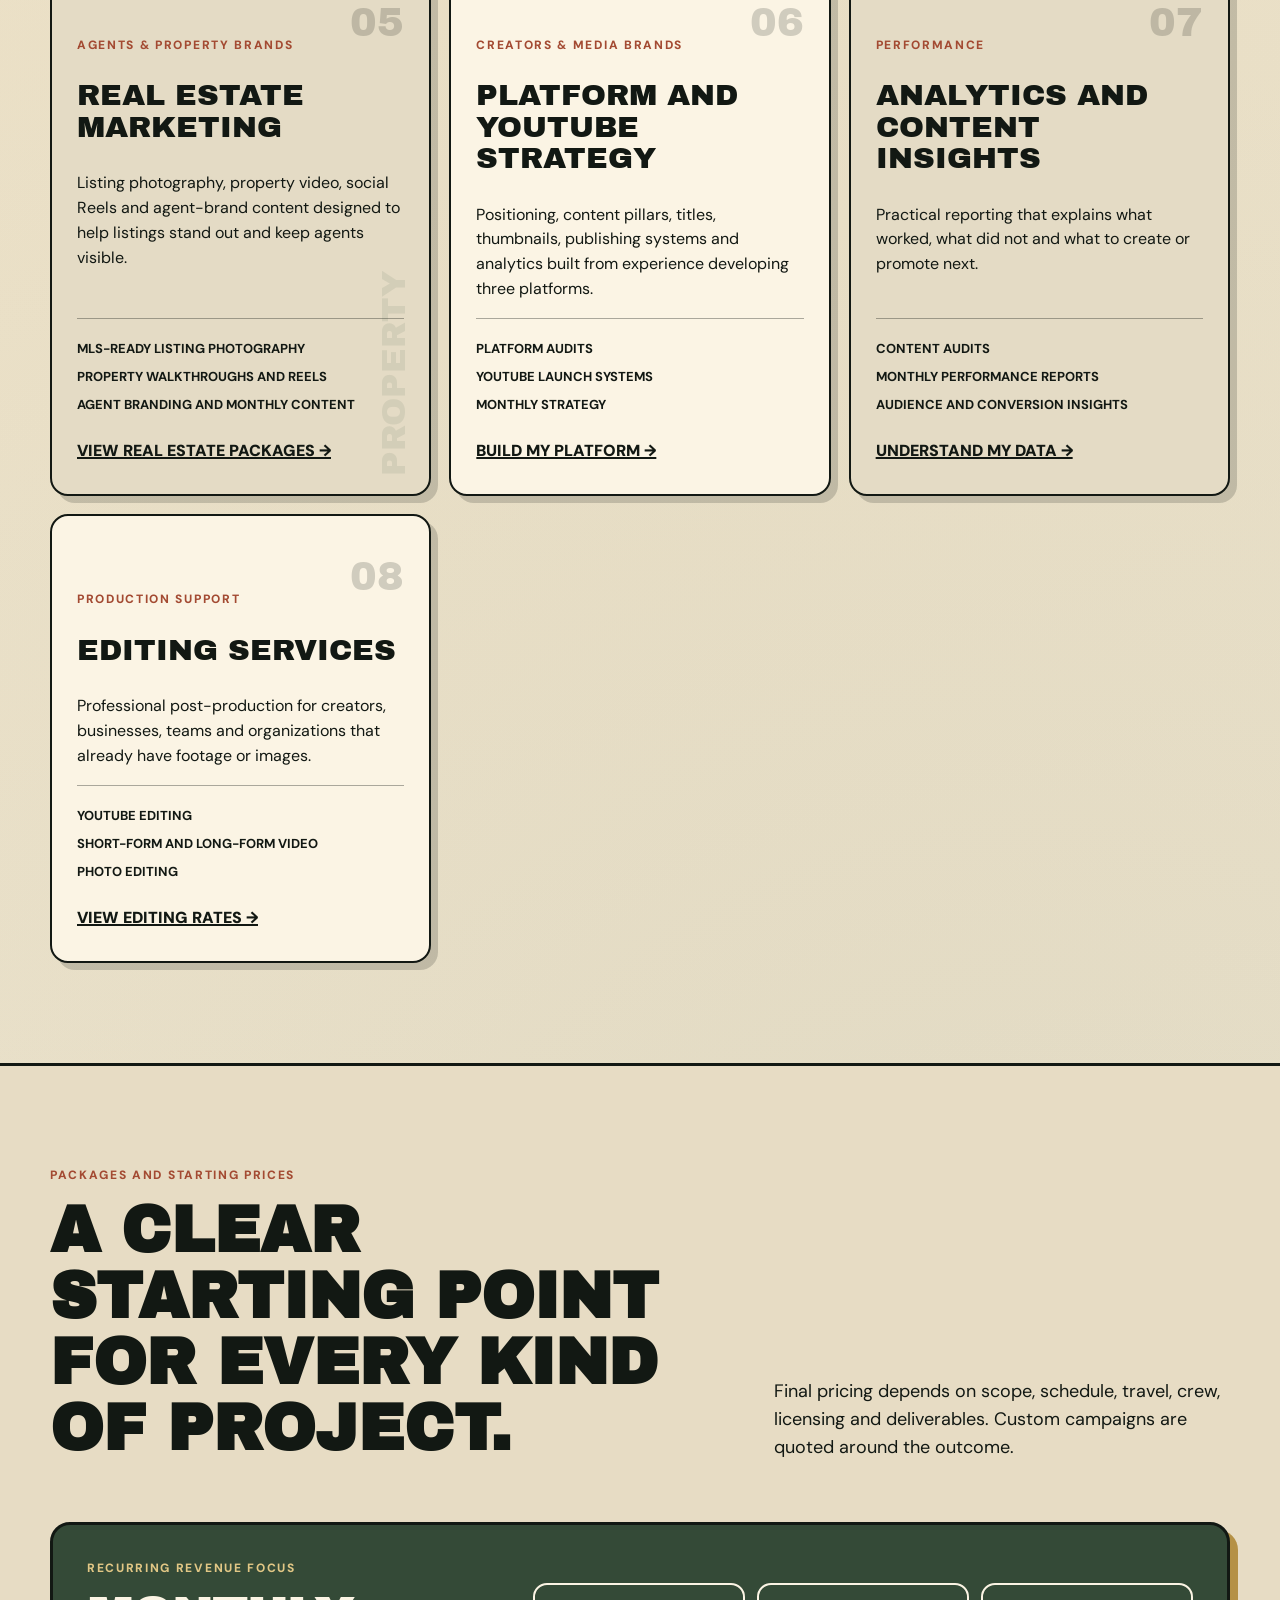
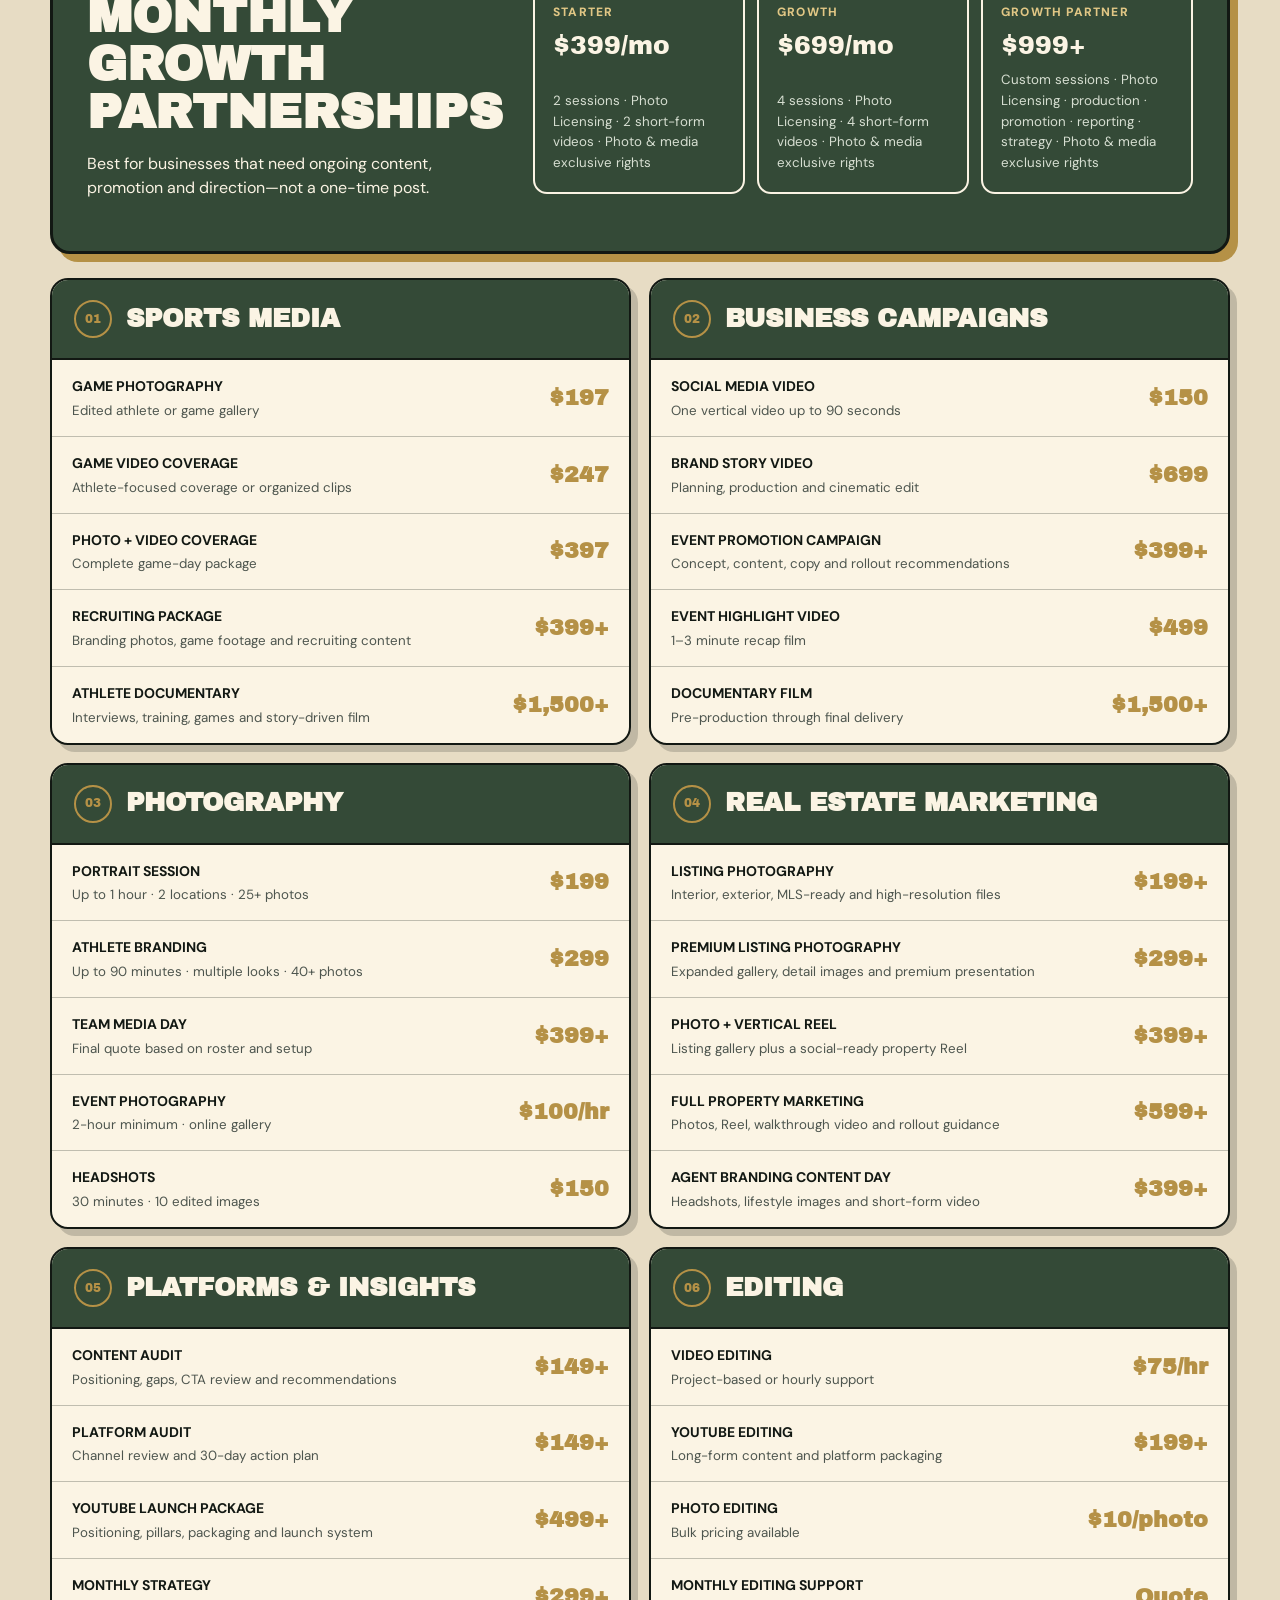
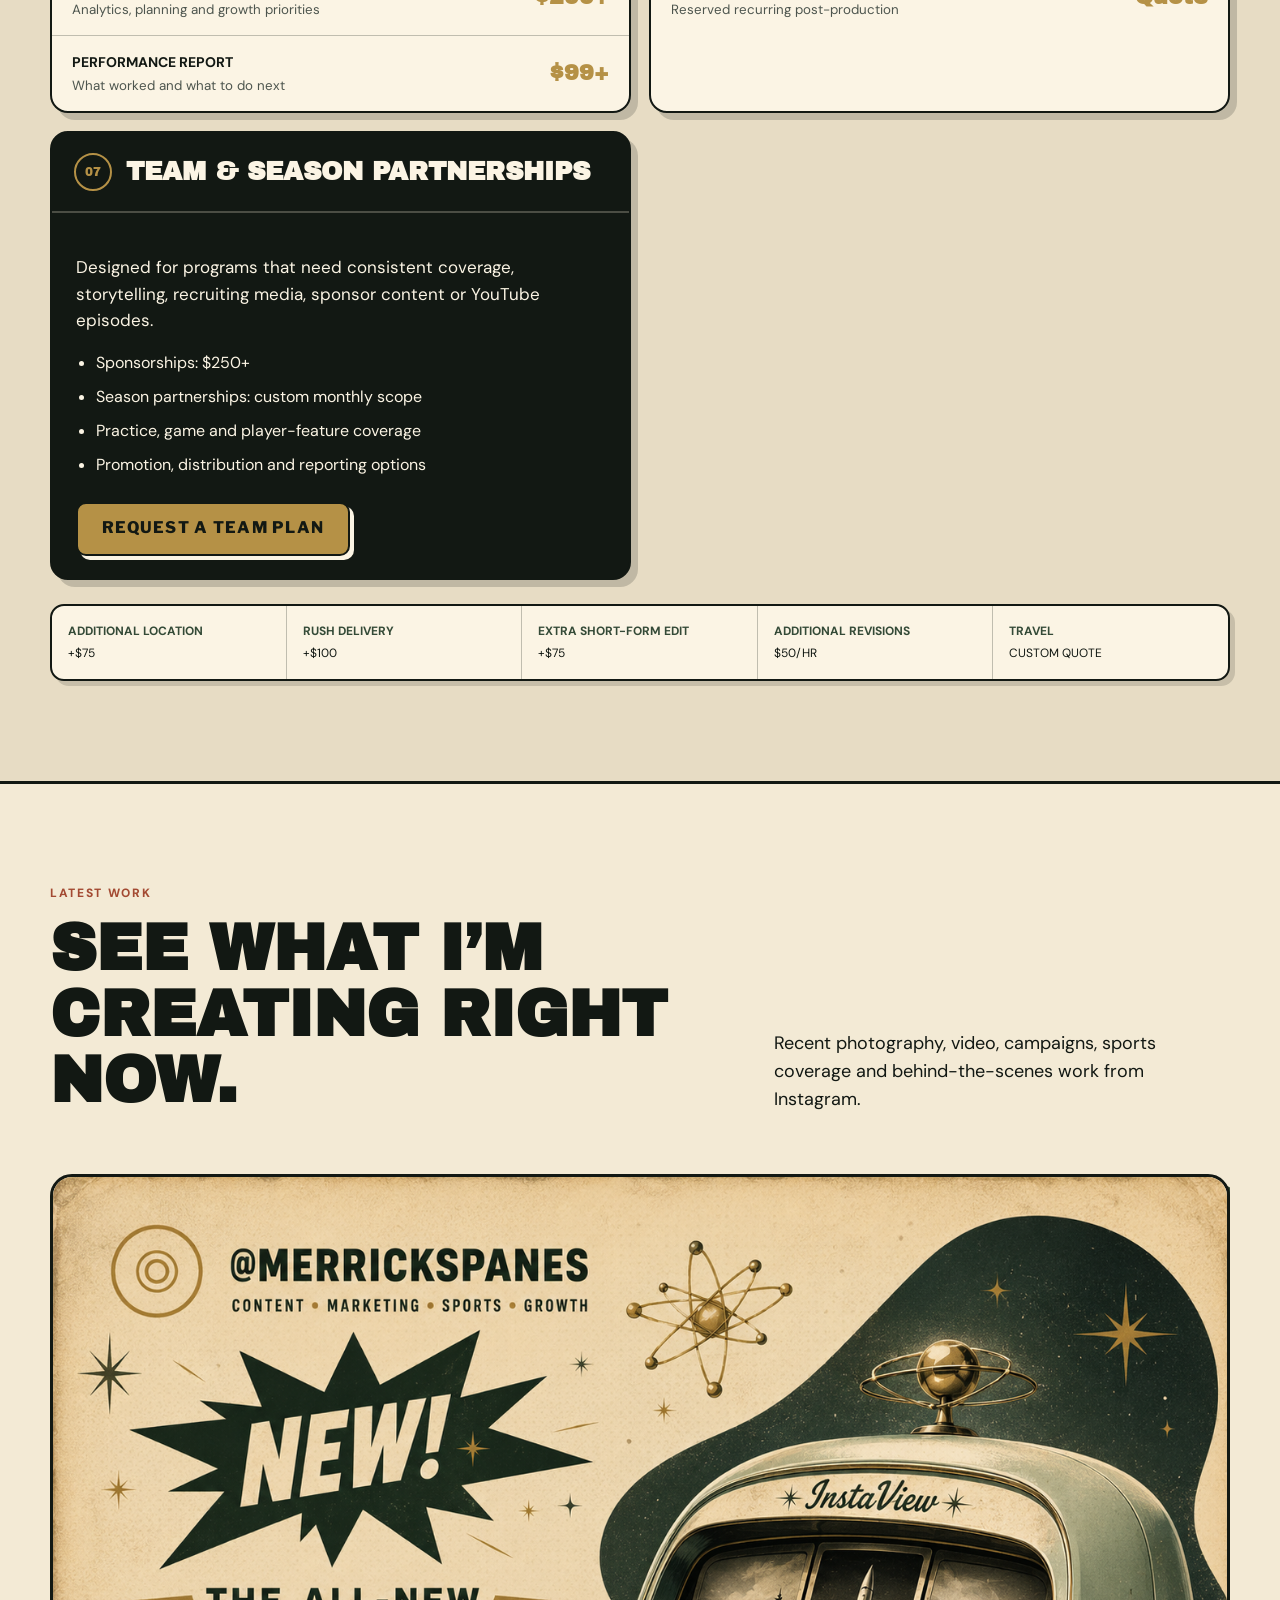
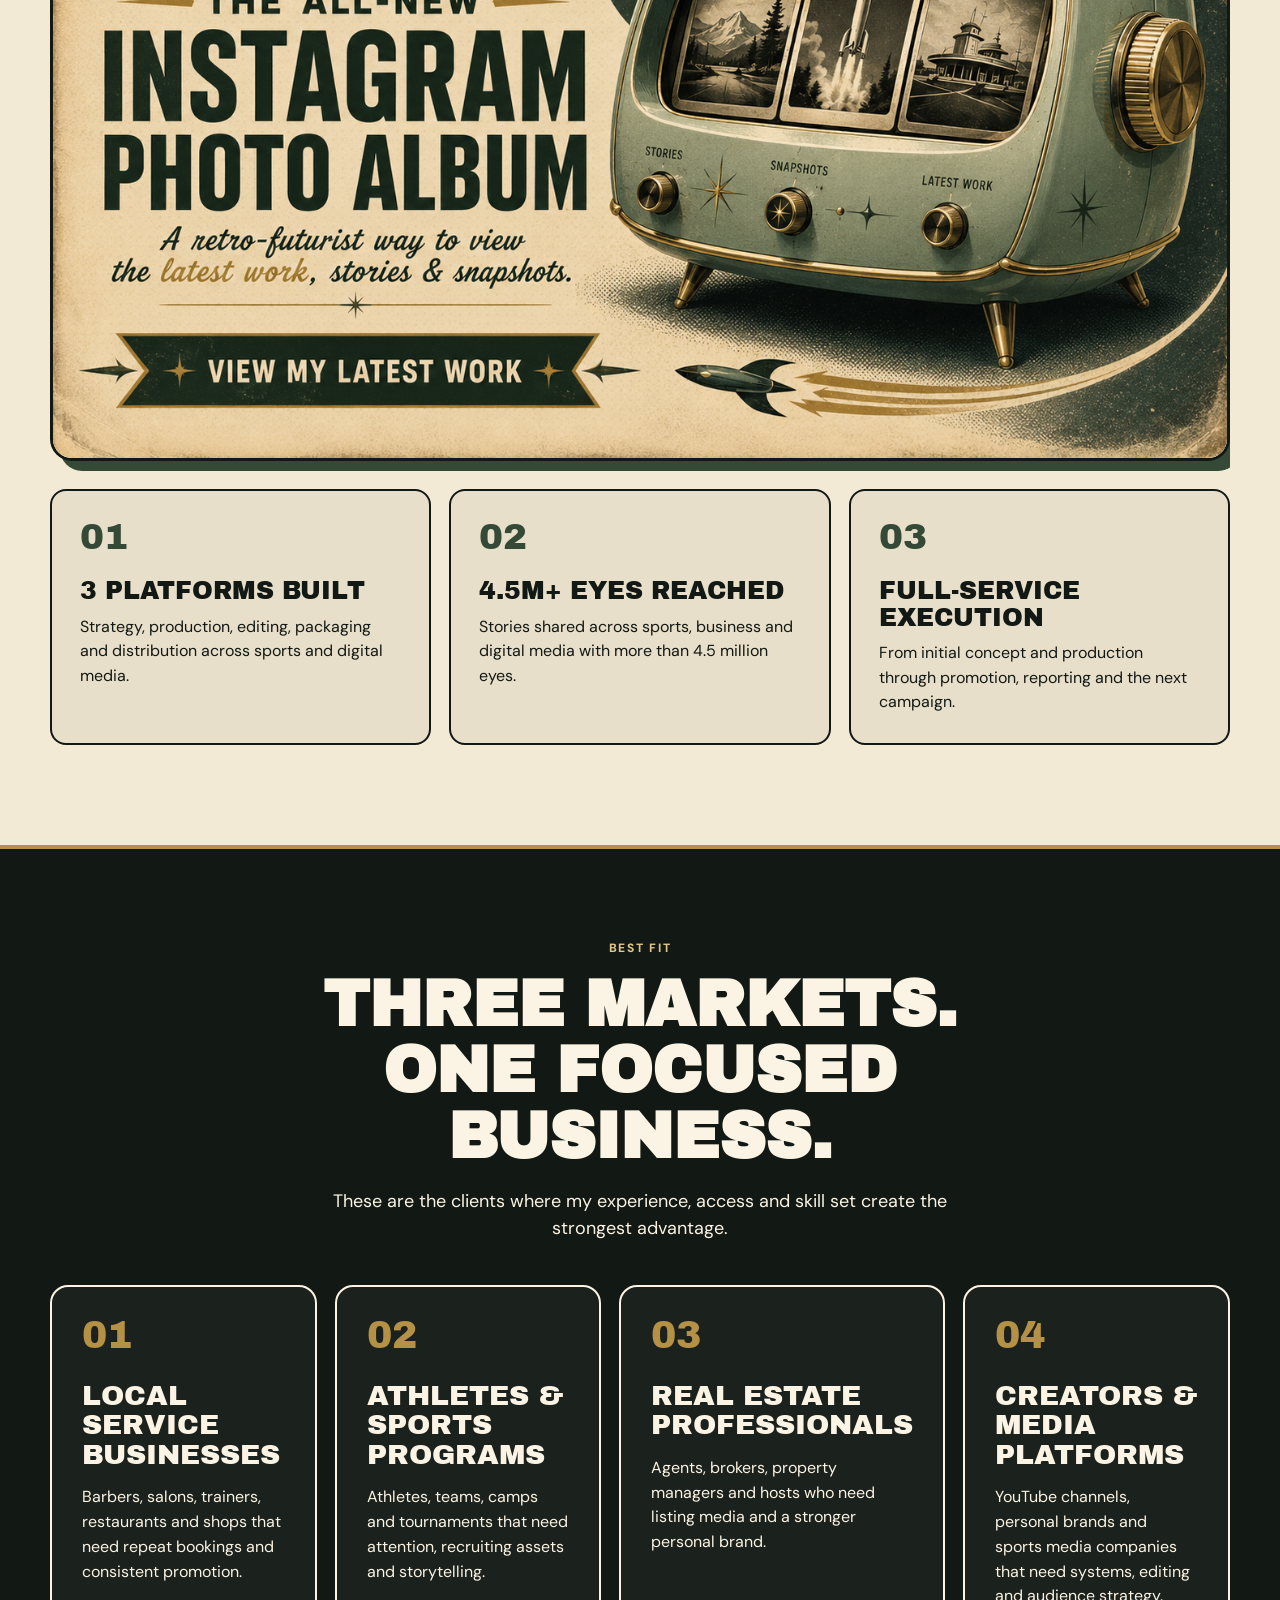
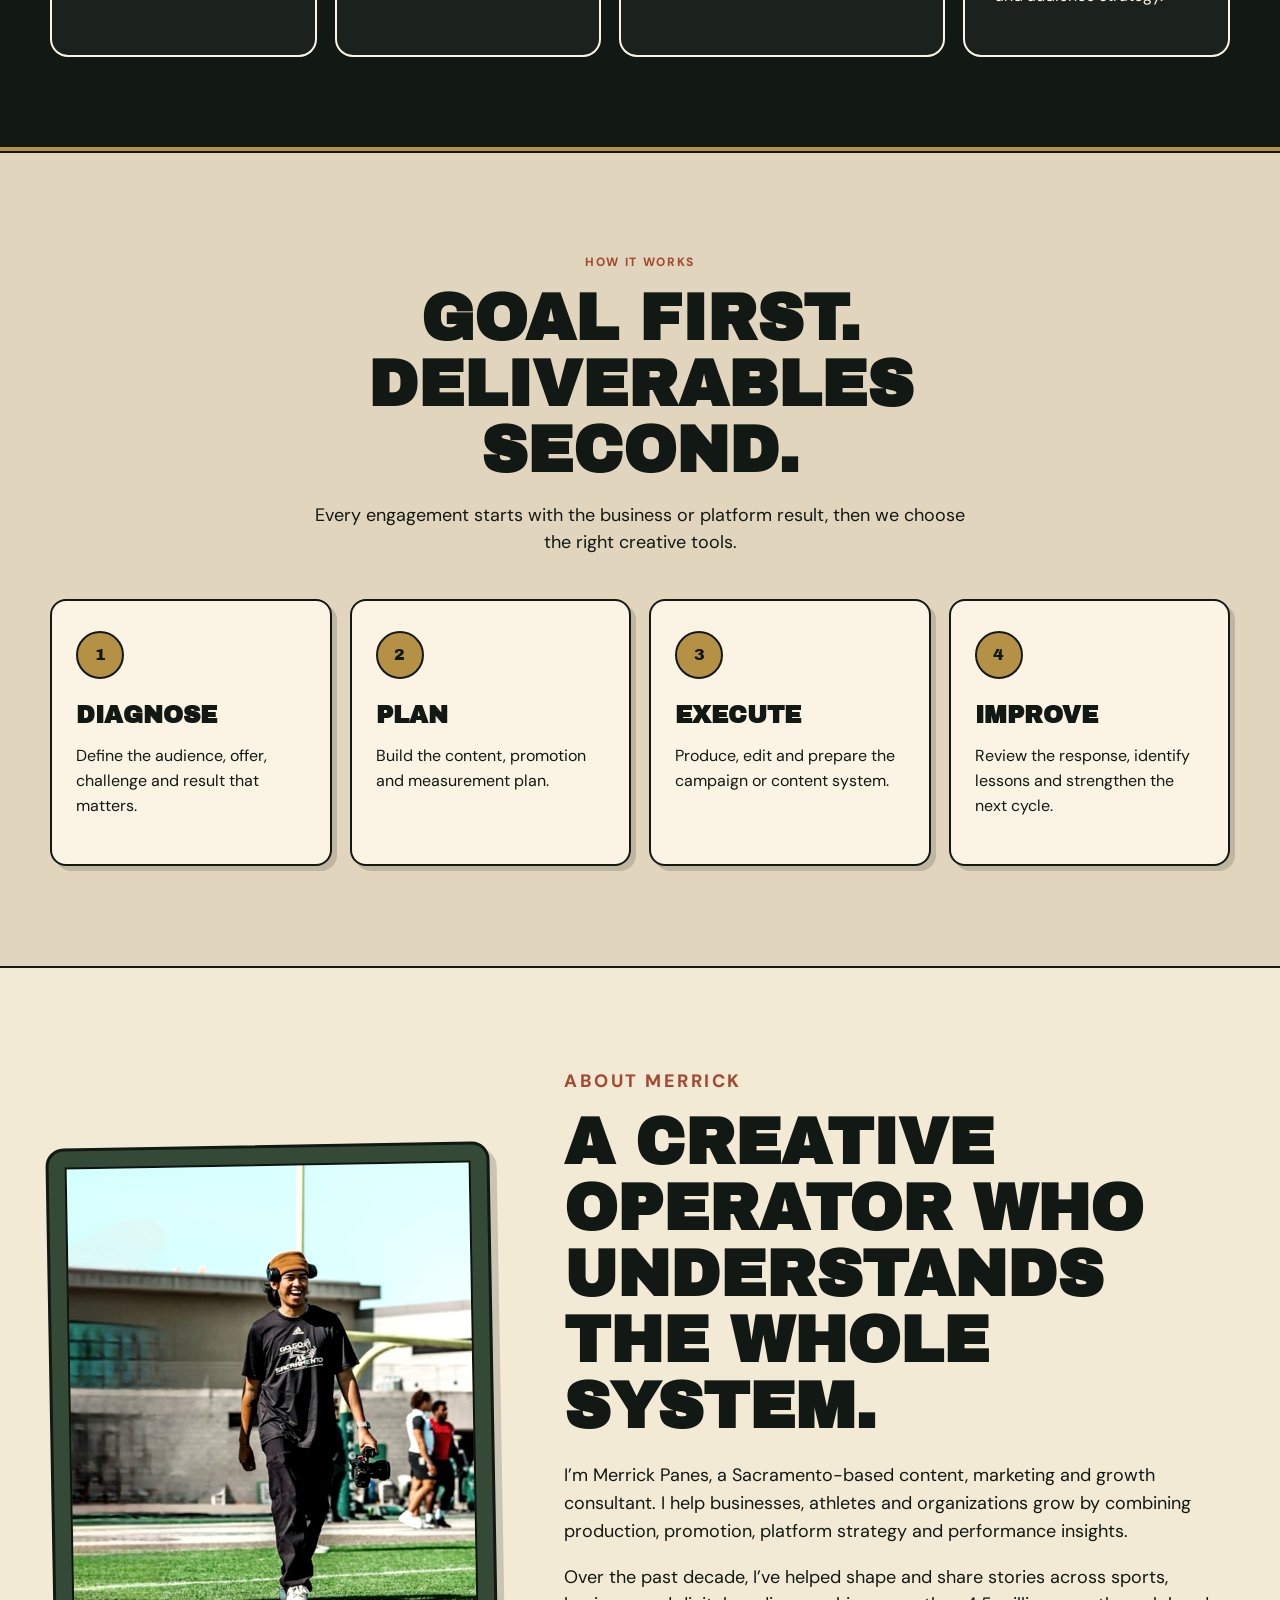
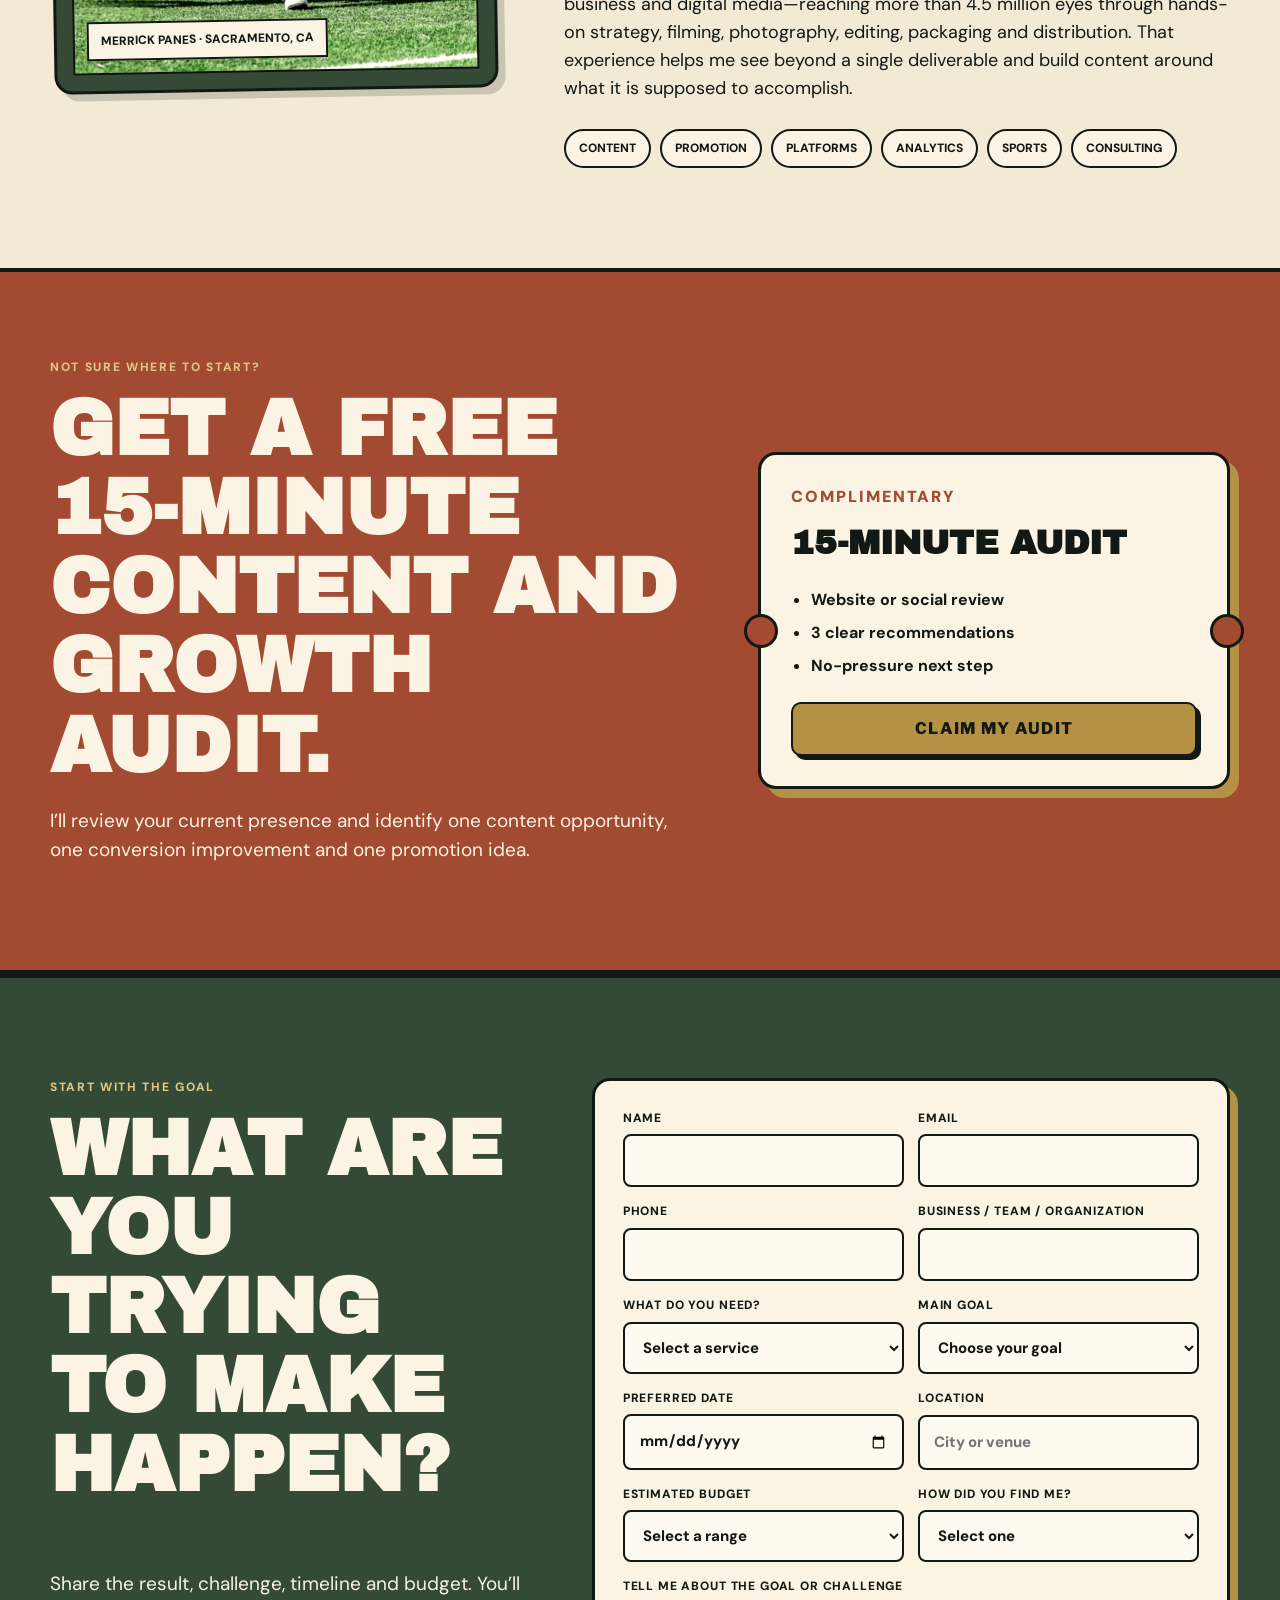
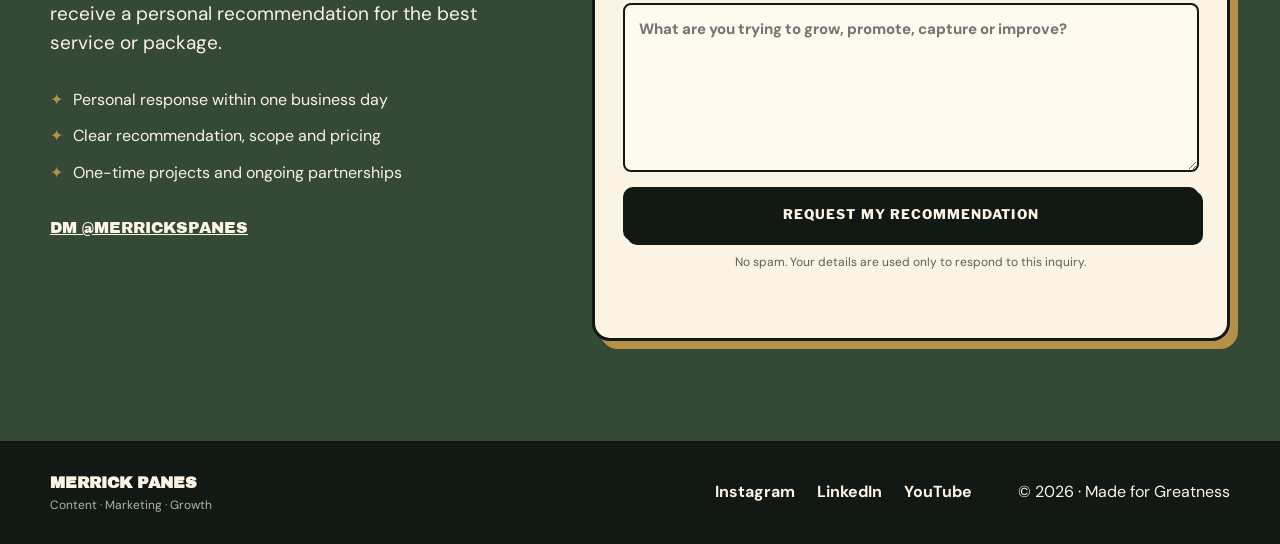
==== commit 6e9f7154: "Add files via upload" ====
--- a/index.html
+++ b/index.html
@@ -289,27 +289,9 @@
         <p>Recent photography, video, campaigns, sports coverage and behind-the-scenes work from Instagram.</p>
       </div>
 
-      <div class="instagram-frame">
-        <div class="instagram-header">
-          <div>
-            <span class="instagram-icon" aria-hidden="true">◎</span>
-            <div>
-              <strong>@merrickspanes</strong>
-              <small>Content · Marketing · Sports · Growth</small>
-            </div>
-          </div>
-          <a class="button secondary" href="https://www.instagram.com/merrickspanes/" target="_blank" rel="noopener">Follow on Instagram</a>
-        </div>
-
-        <div class="instagram-feed-shell instagram-ad-shell" id="instagram-feed">
-          <div class="instagram-ad-wrap">
-            <img class="instagram-ad-image" src="assets/instaview-ad.png" alt="Retro 1950s-style Instaview advertisement for Merrick Panes Instagram work" />
-            <div class="instagram-ad-cta">
-              <a class="button primary" href="https://www.instagram.com/merrickspanes/" target="_blank" rel="noopener">View My Latest Work</a>
-            </div>
-          </div>
-        </div>
-      </div>
+      <a class="instagram-single-ad" href="https://www.instagram.com/merrickspanes/" target="_blank" rel="noopener" aria-label="View Merrick Panes' latest work on Instagram">
+        <img src="assets/instagram-album-ad.png" alt="Retro-futurist Instagram photo album advertisement for Merrick Panes' latest work">
+      </a>
 
       <div class="work-proof-grid">
         <article>
--- a/styles.css
+++ b/styles.css
@@ -775,3 +775,34 @@
 @media (max-width: 700px) {
   .fit-grid-four { grid-template-columns: 1fr; }
 }
+
+
+/* Single-piece Instagram advertisement */
+.instagram-single-ad {
+  display: block;
+  overflow: hidden;
+  border: 3px solid var(--ink);
+  border-radius: 22px;
+  background: var(--paper);
+  box-shadow: 10px 10px 0 var(--green);
+  transition: transform .2s ease, box-shadow .2s ease;
+}
+
+.instagram-single-ad:hover,
+.instagram-single-ad:focus-visible {
+  transform: translate(-3px, -3px);
+  box-shadow: 14px 14px 0 var(--gold);
+}
+
+.instagram-single-ad img {
+  display: block;
+  width: 100%;
+  height: auto;
+}
+
+@media (max-width: 700px) {
+  .instagram-single-ad {
+    border-radius: 14px;
+    box-shadow: 6px 6px 0 var(--green);
+  }
+}
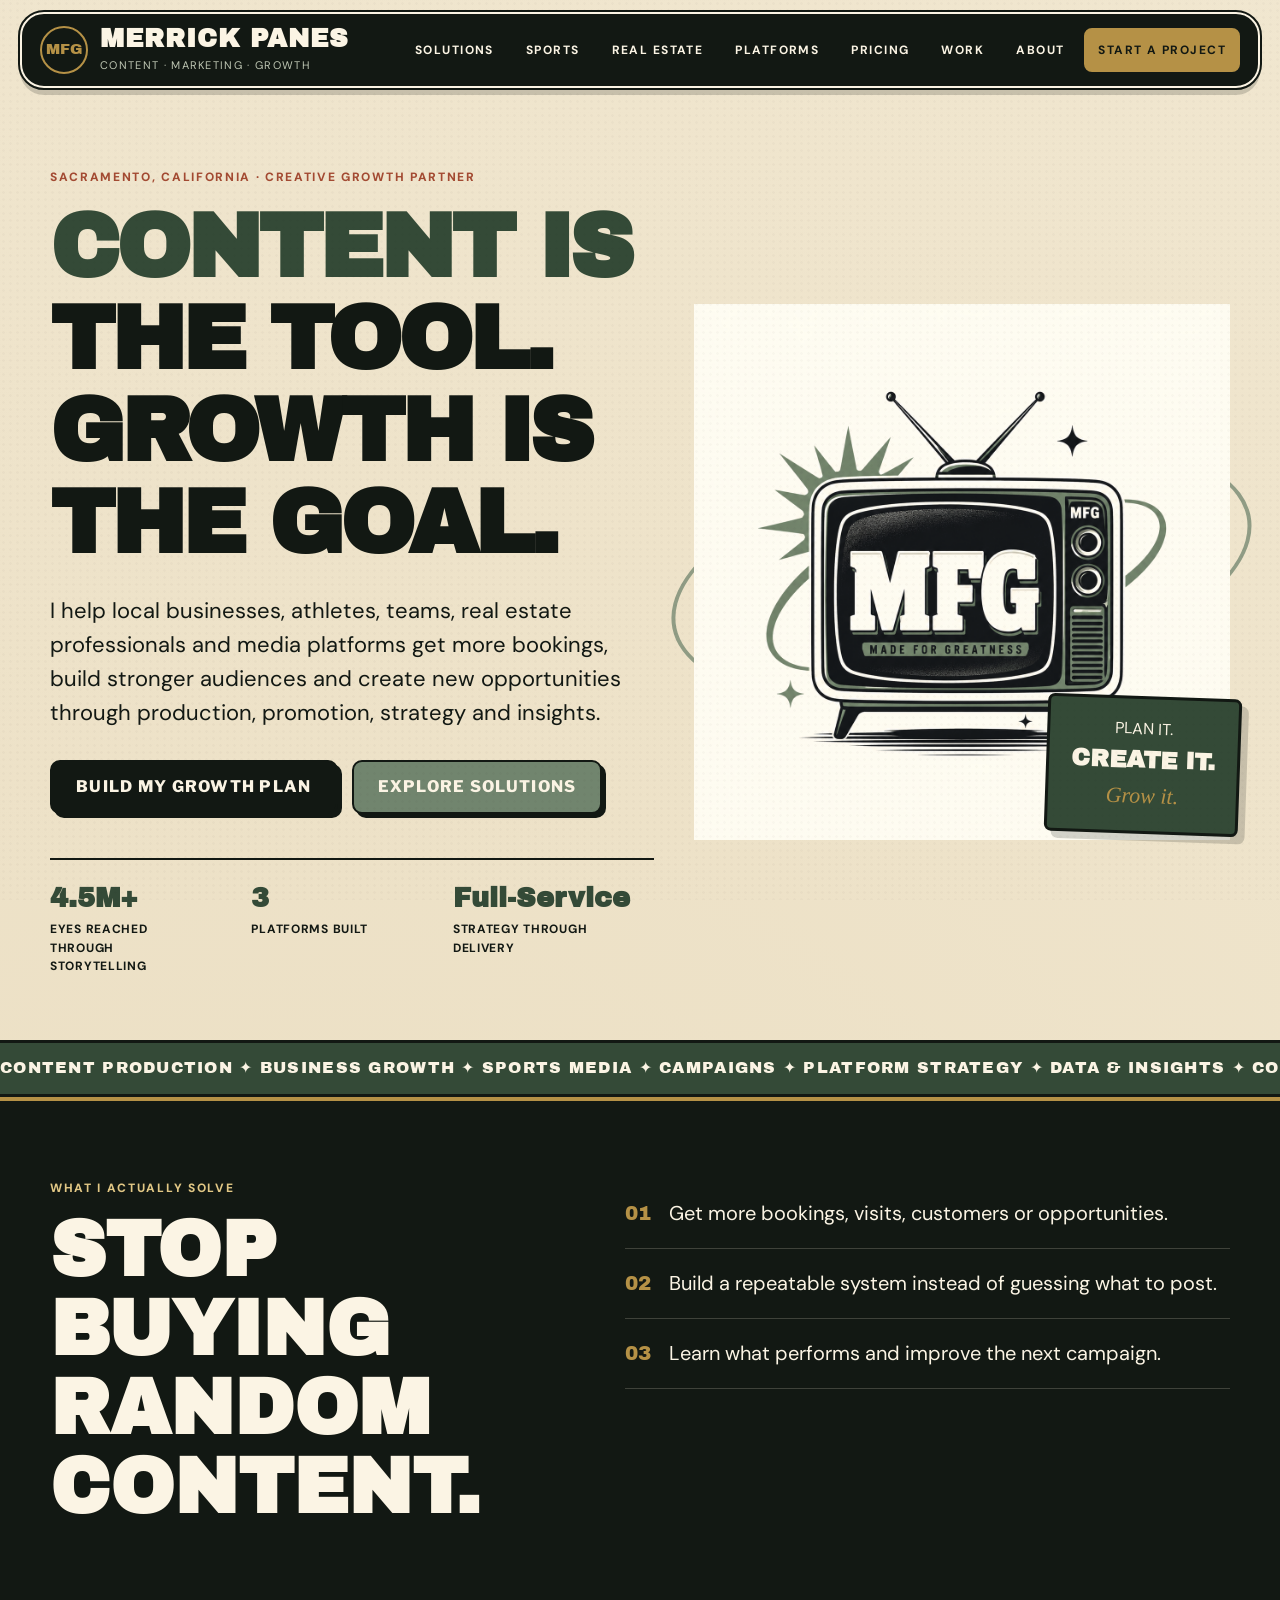
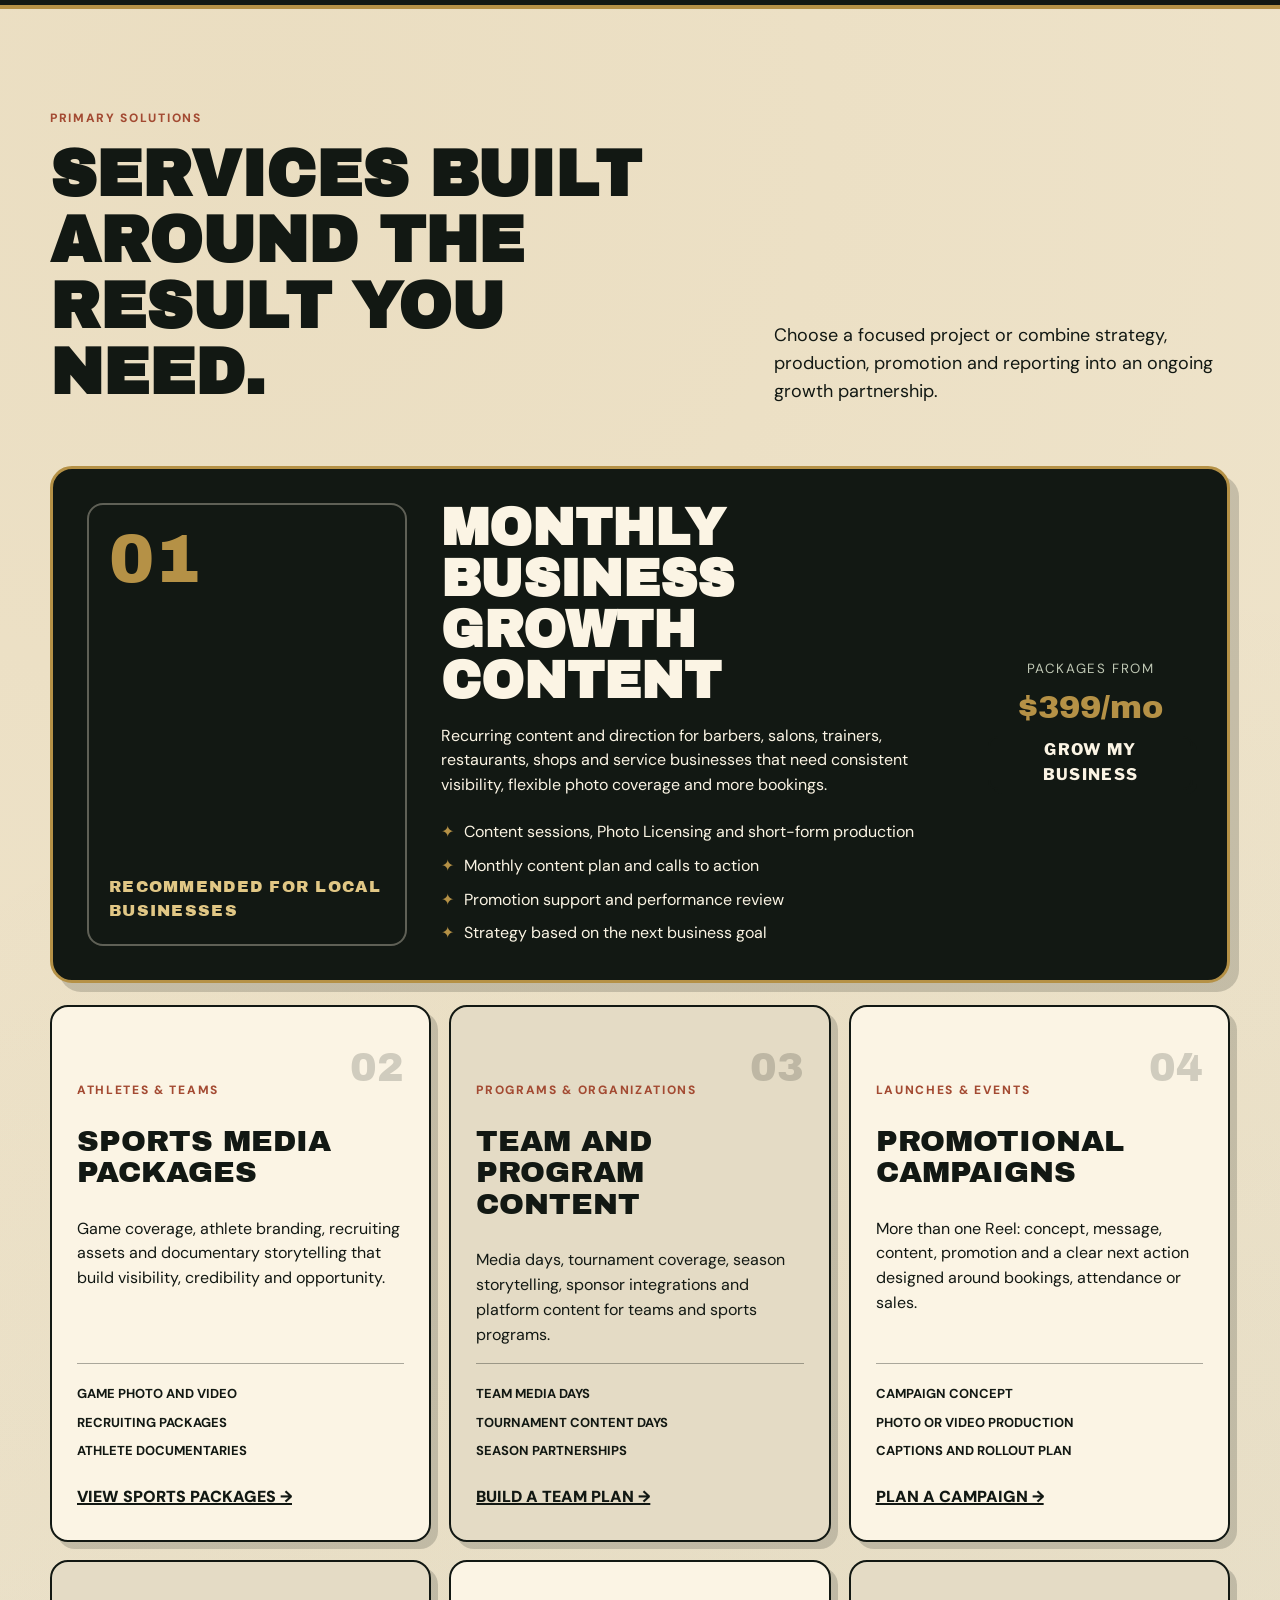
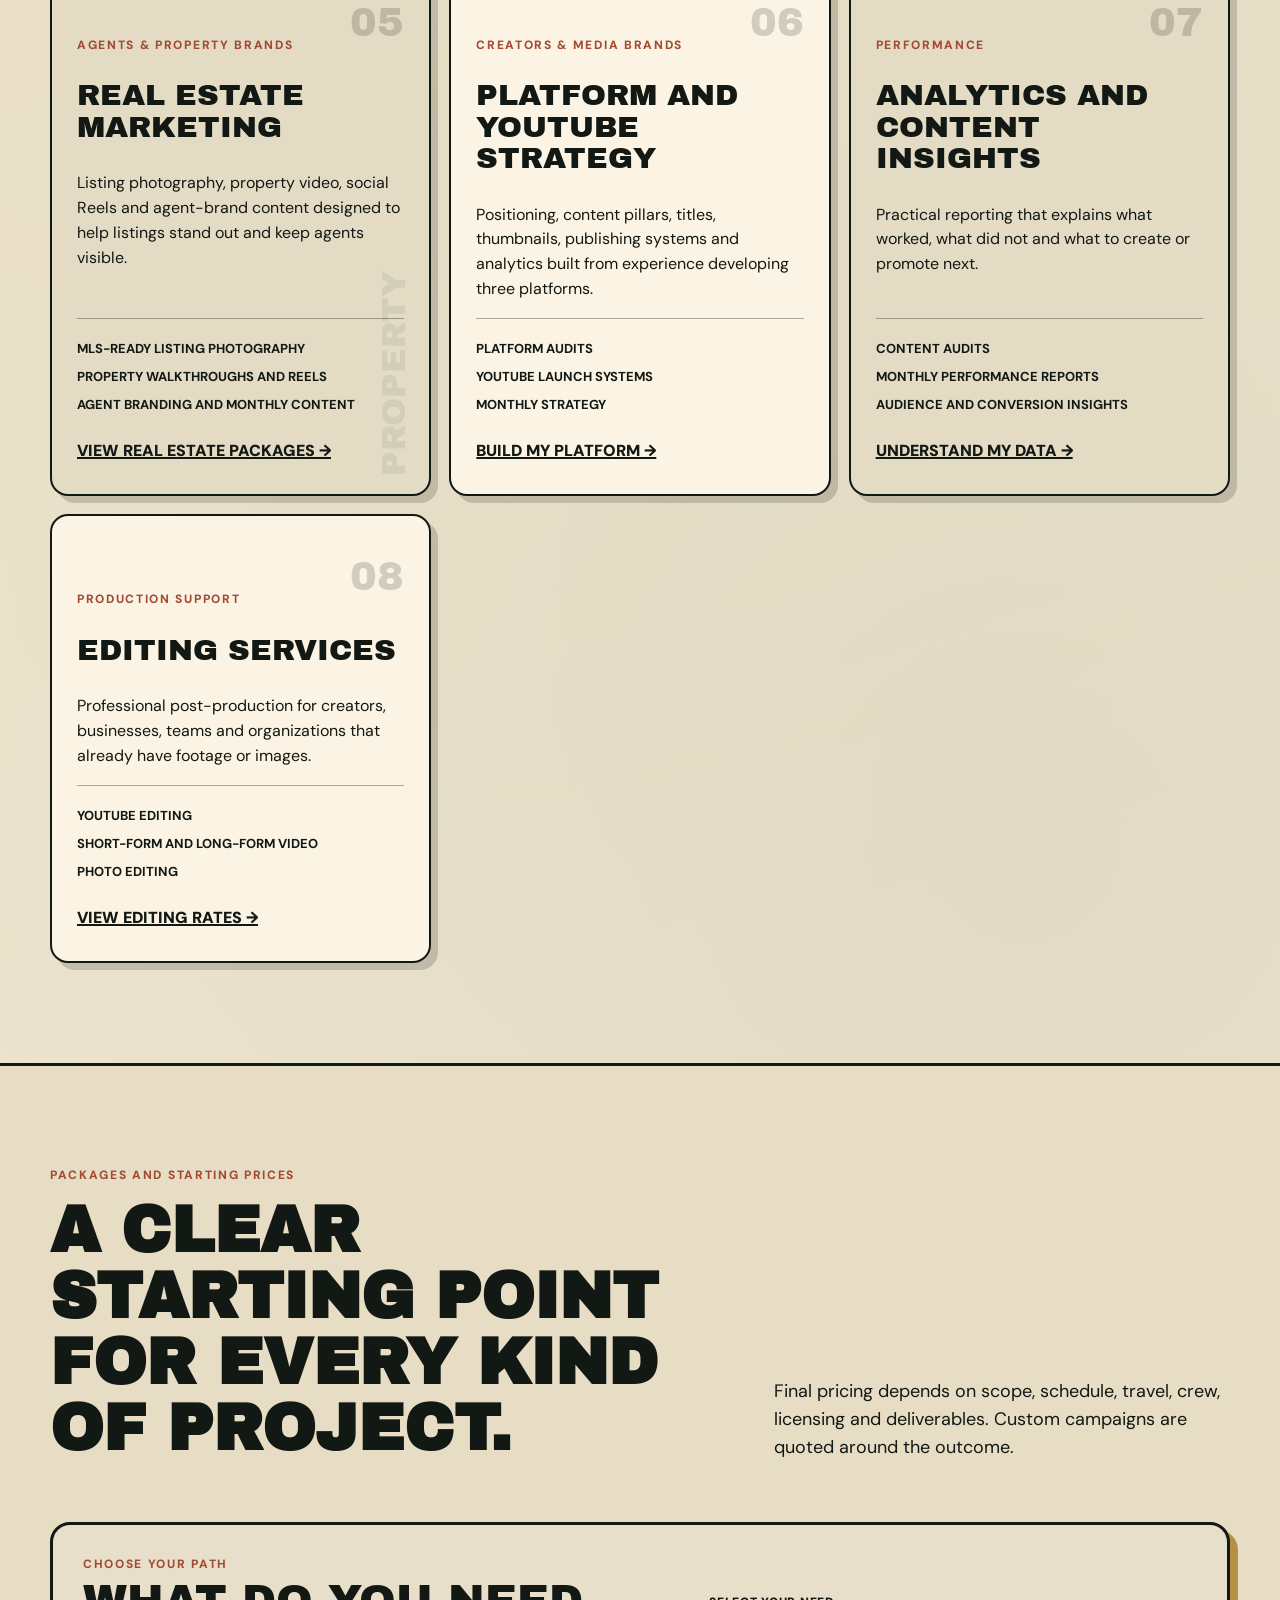
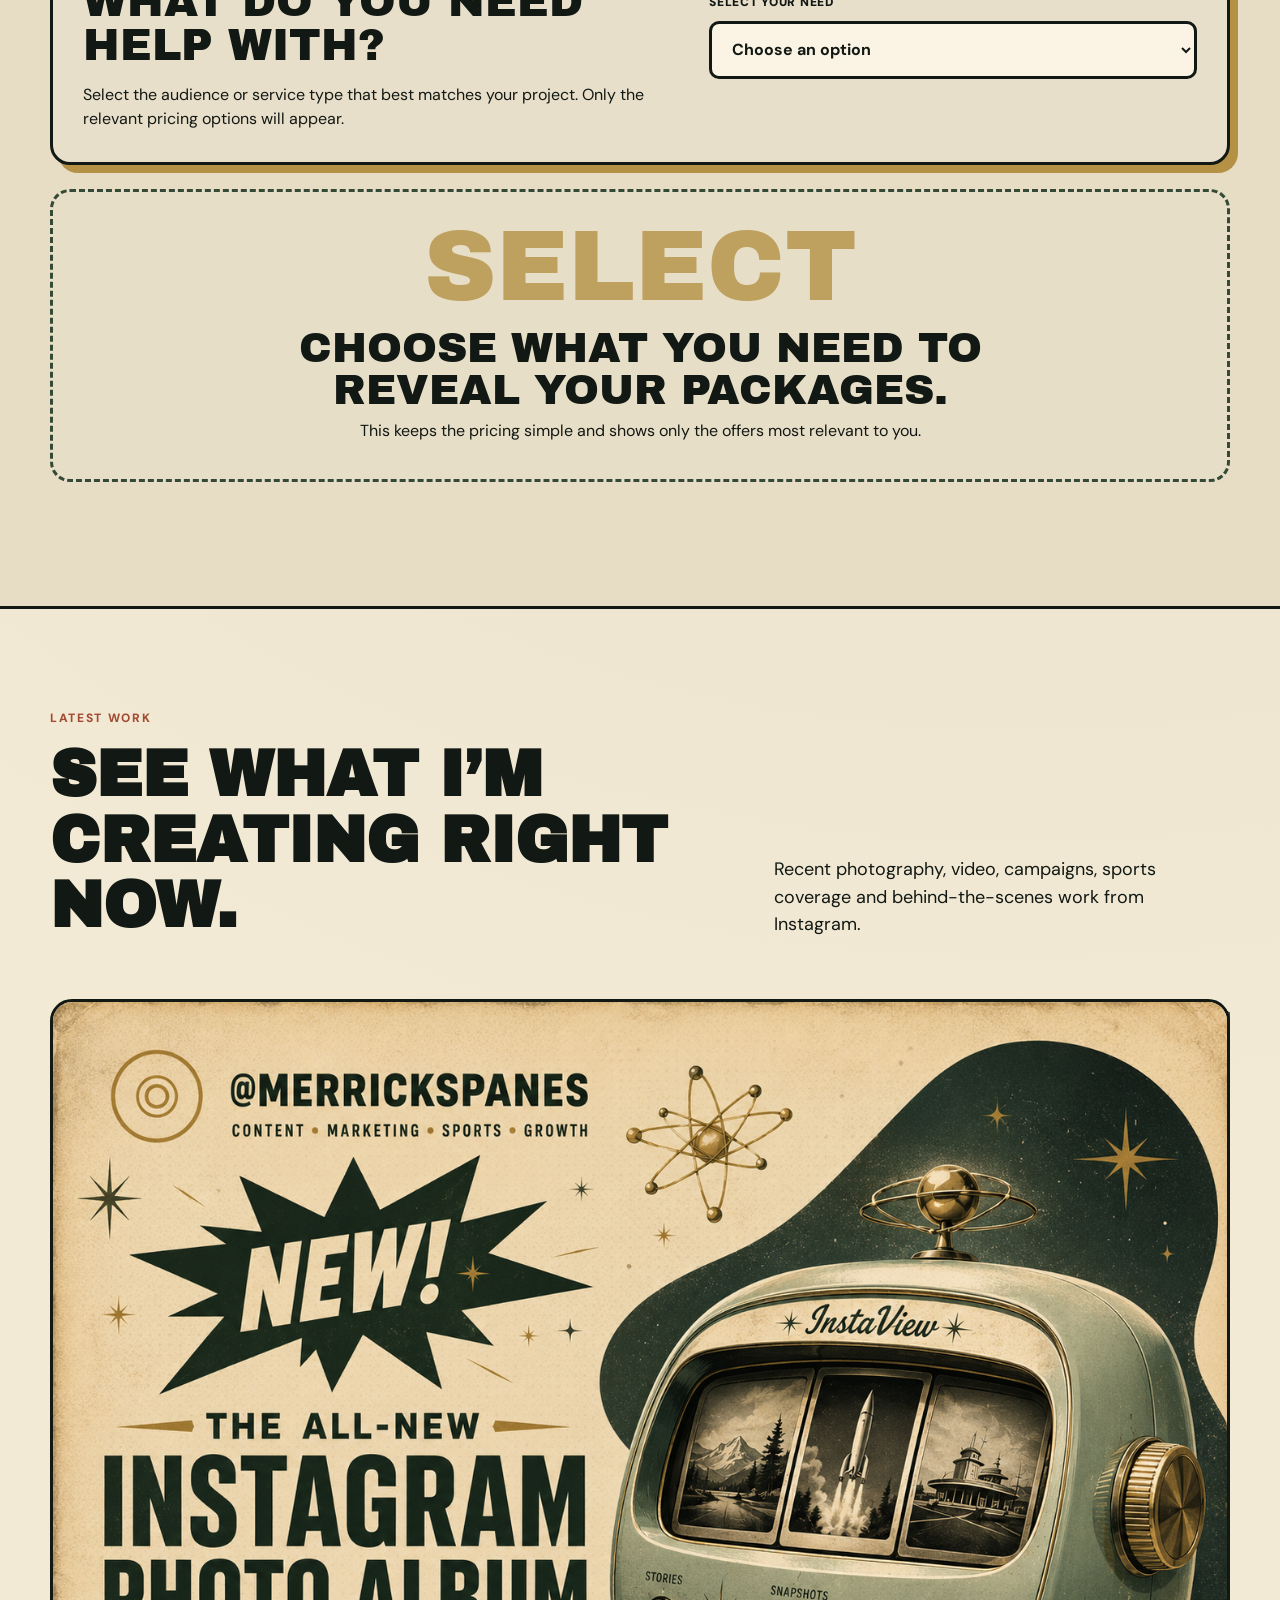
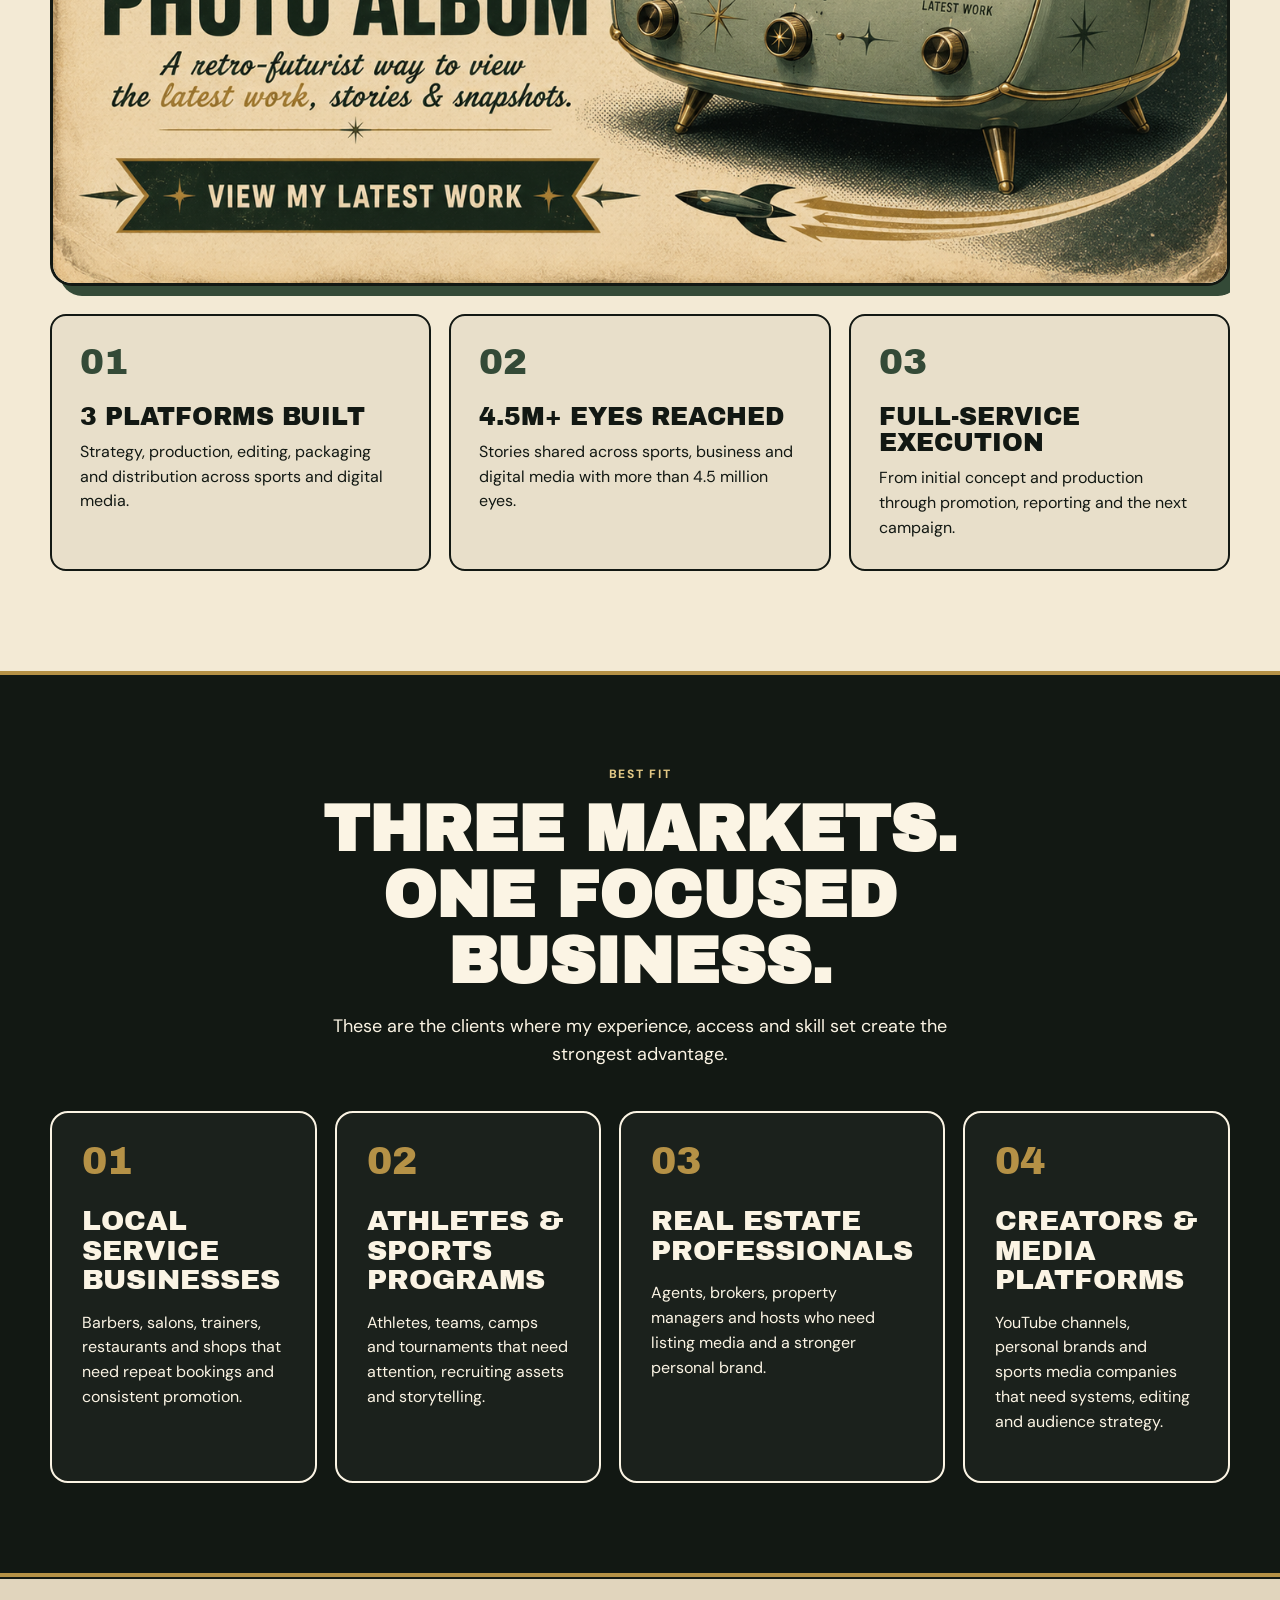
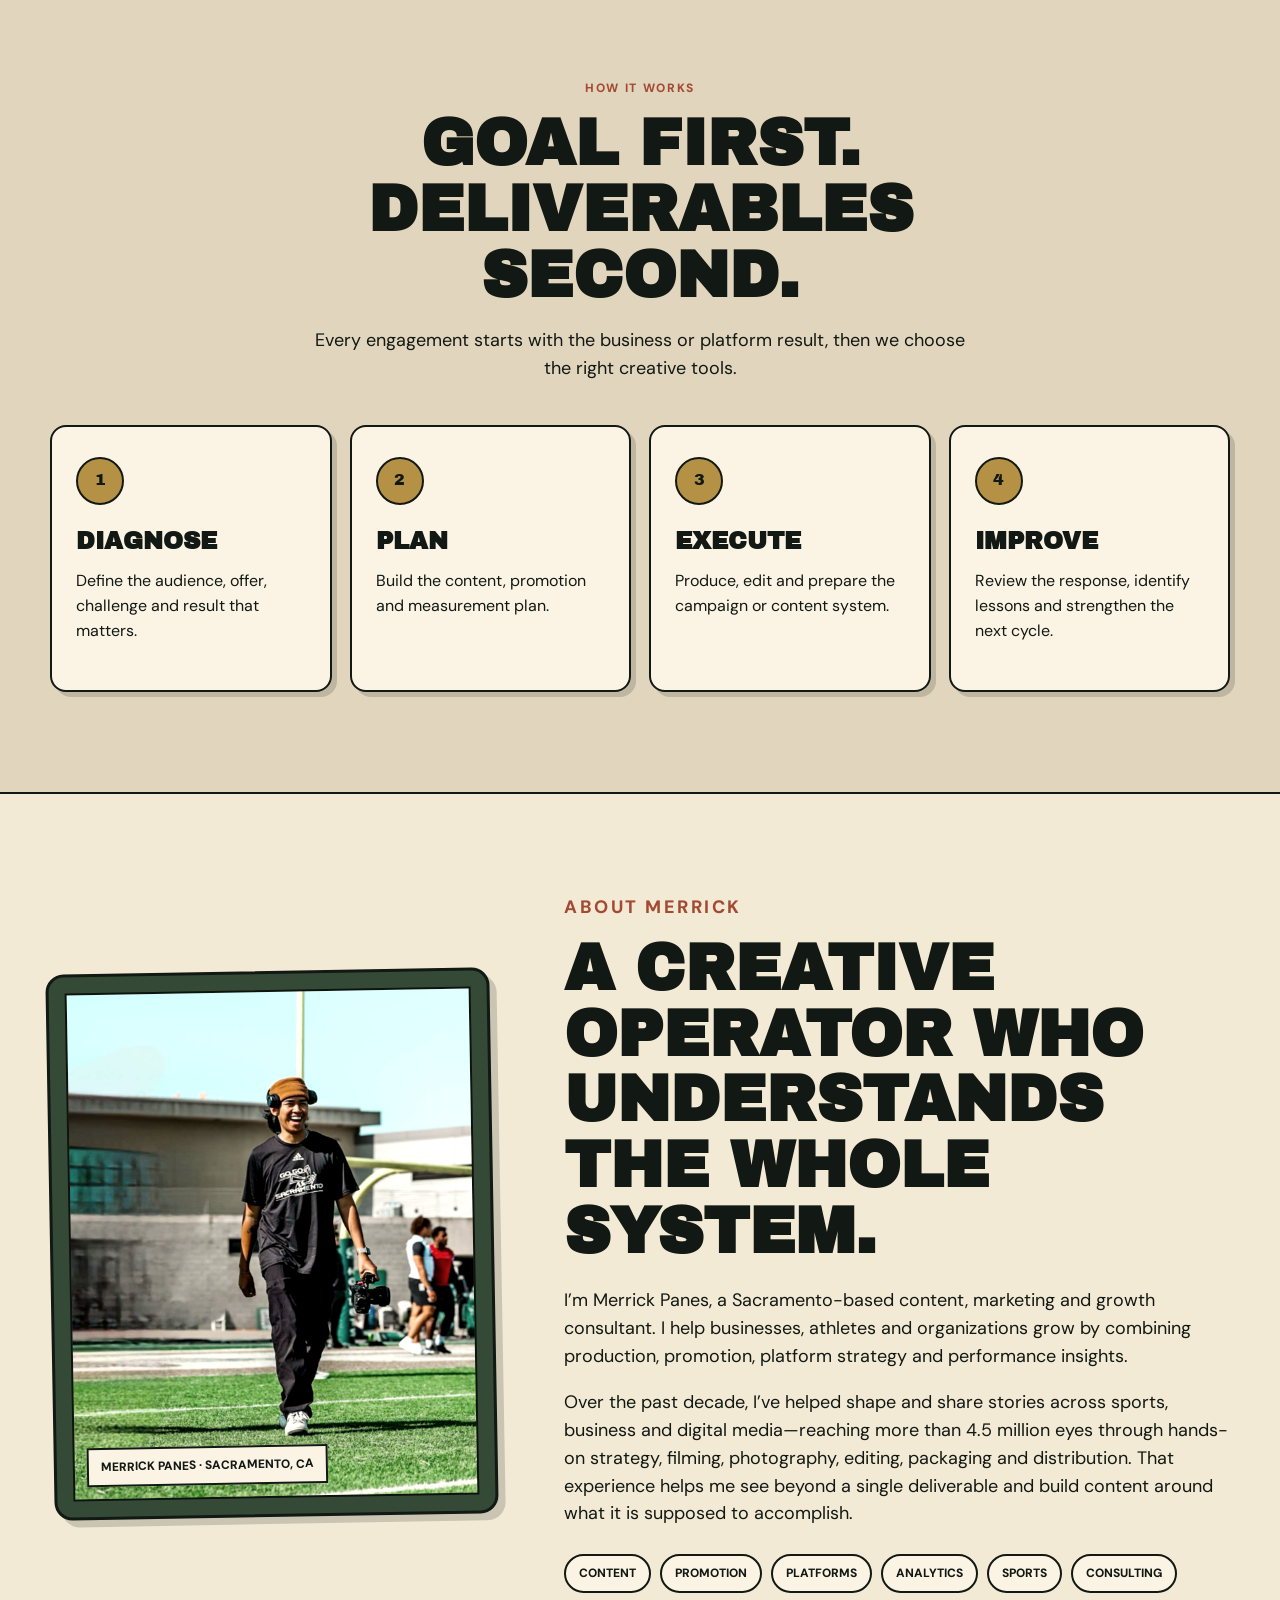
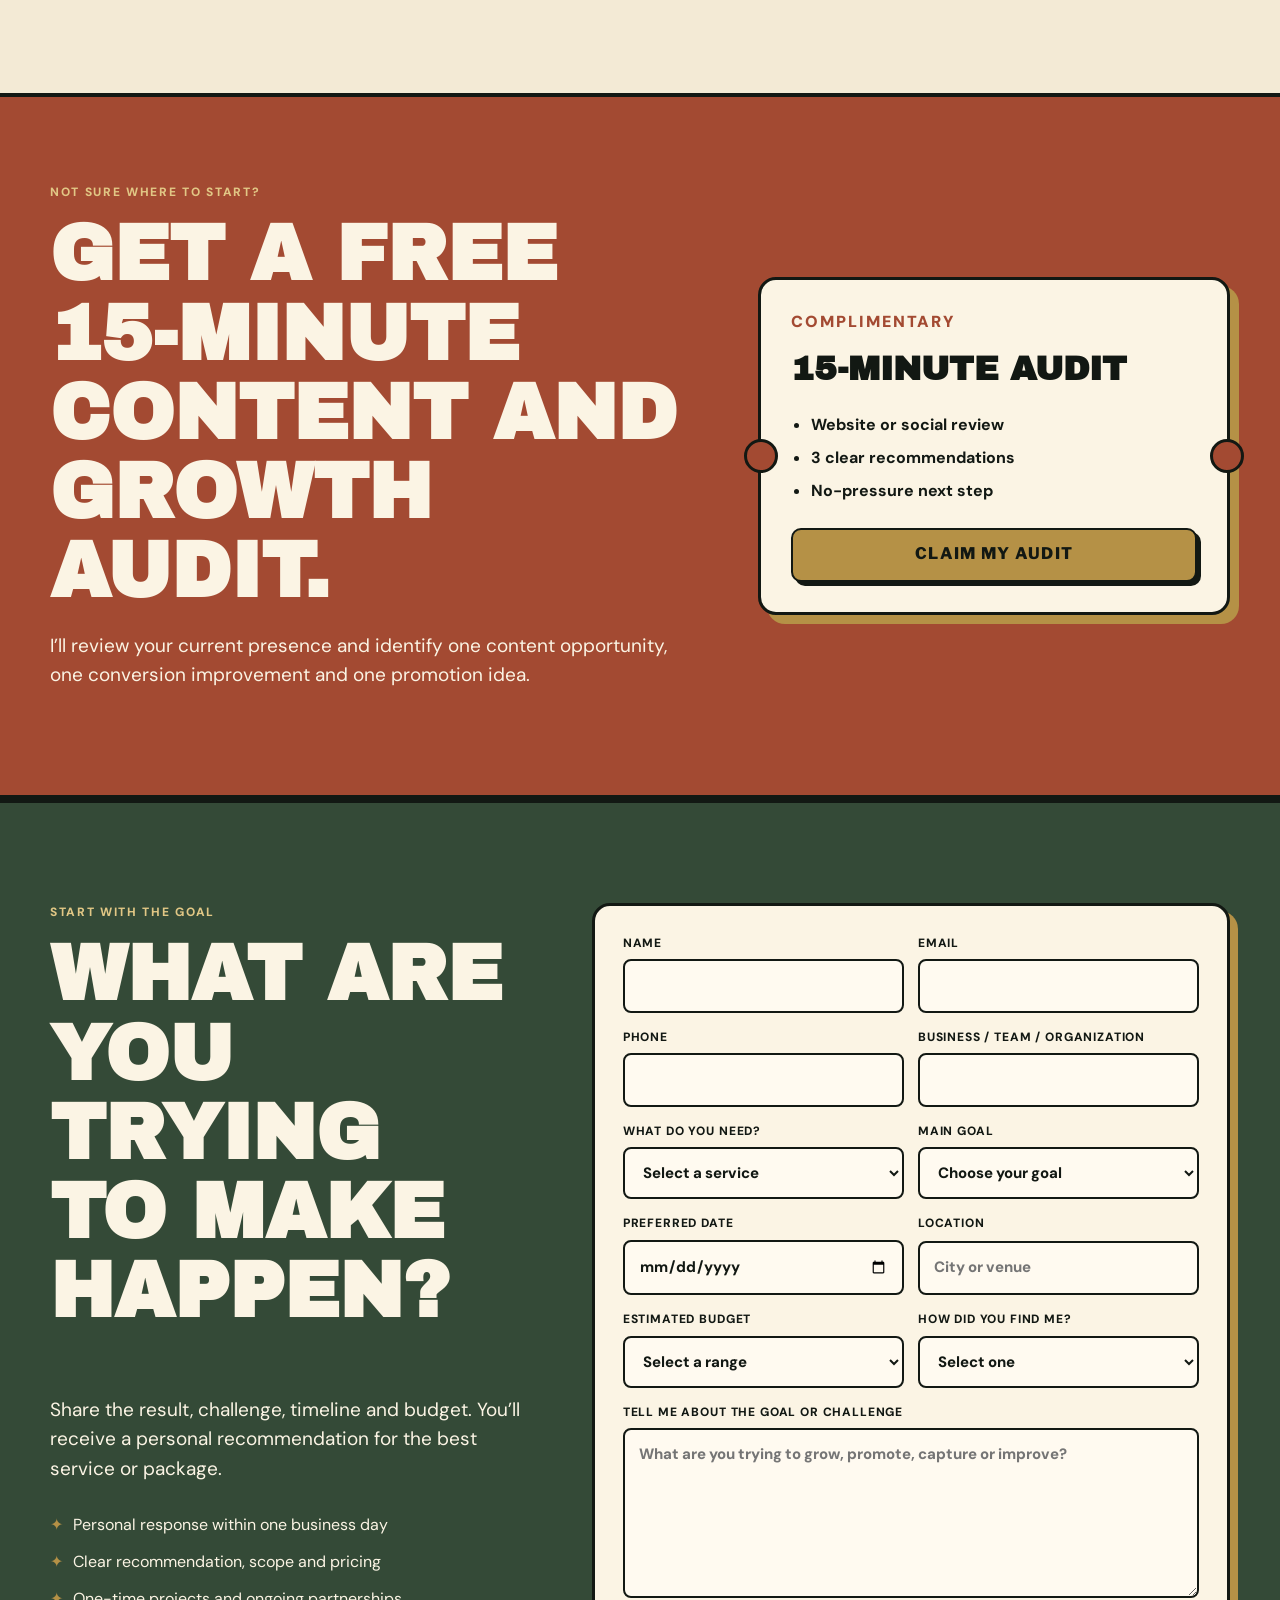
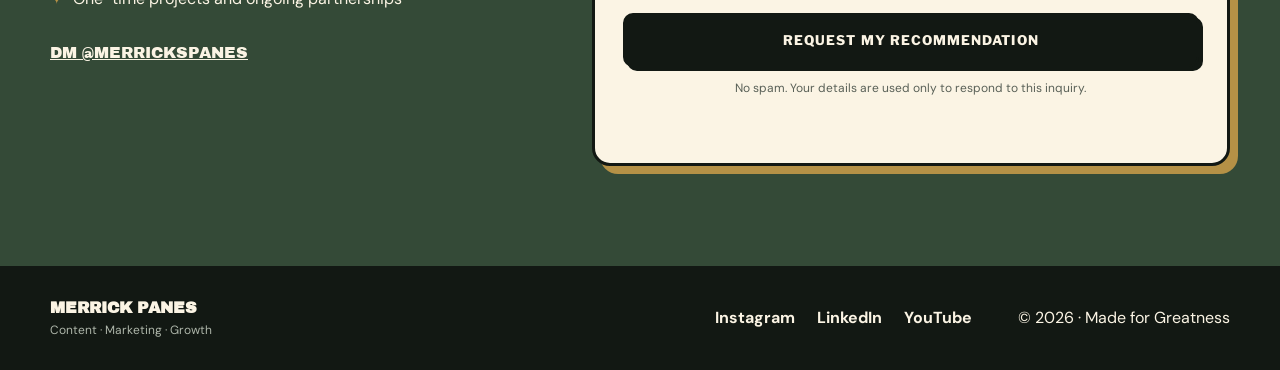
==== commit ef6c8ad4: "Add files via upload" ====
--- a/index.html
+++ b/index.html
@@ -190,7 +190,35 @@
           <p>Final pricing depends on scope, schedule, travel, crew, licensing and deliverables. Custom campaigns are quoted around the outcome.</p>
         </div>
 
-        <div class="offer-banner">
+        <div class="pricing-selector-card">
+          <div>
+            <p class="eyebrow">Choose your path</p>
+            <h3>What do you need help with?</h3>
+            <p>Select the audience or service type that best matches your project. Only the relevant pricing options will appear.</p>
+          </div>
+          <label class="pricing-select-label" for="pricingAudience">
+            Select your need
+            <select id="pricingAudience">
+              <option value="">Choose an option</option>
+              <option value="business">Grow my business or get more bookings</option>
+              <option value="sports">Promote an athlete, team or sports program</option>
+              <option value="real-estate">Market a property or real estate brand</option>
+              <option value="events">Promote or capture an event, launch or campaign</option>
+              <option value="creators">Grow a creator platform or YouTube channel</option>
+              <option value="editing">I need editing or post-production</option>
+              <option value="photography">I need photography</option>
+              <option value="all">Show all pricing</option>
+            </select>
+          </label>
+        </div>
+
+        <div class="pricing-empty-state" id="pricingEmptyState">
+          <span>SELECT</span>
+          <h3>Choose what you need to reveal your packages.</h3>
+          <p>This keeps the pricing simple and shows only the offers most relevant to you.</p>
+        </div>
+
+        <div class="offer-banner pricing-group" data-audience="business">
           <div>
             <p class="eyebrow light">Recurring revenue focus</p>
             <h3>Monthly Growth Partnerships</h3>
@@ -204,7 +232,7 @@
         </div>
 
         <div class="pricing-grid">
-          <article class="price-panel" id="sports-pricing">
+          <article class="price-panel pricing-group" id="sports-pricing" data-audience="sports">
             <div class="price-heading"><span>01</span><h3>Sports Media</h3></div>
             <div class="price-row"><div><strong>Game Photography</strong><small>Edited athlete or game gallery</small></div><b>$197</b></div>
             <div class="price-row"><div><strong>Game Video Coverage</strong><small>Athlete-focused coverage or organized clips</small></div><b>$247</b></div>
@@ -213,7 +241,7 @@
             <div class="price-row"><div><strong>Athlete Documentary</strong><small>Interviews, training, games and story-driven film</small></div><b>$1,500+</b></div>
           </article>
 
-          <article class="price-panel">
+          <article class="price-panel pricing-group" data-audience="business events">
             <div class="price-heading"><span>02</span><h3>Business Campaigns</h3></div>
             <div class="price-row"><div><strong>Social Media Video</strong><small>One vertical video up to 90 seconds</small></div><b>$150</b></div>
             <div class="price-row"><div><strong>Brand Story Video</strong><small>Planning, production and cinematic edit</small></div><b>$699</b></div>
@@ -222,7 +250,7 @@
             <div class="price-row"><div><strong>Documentary Film</strong><small>Pre-production through final delivery</small></div><b>$1,500+</b></div>
           </article>
 
-          <article class="price-panel">
+          <article class="price-panel pricing-group" data-audience="photography business sports events real-estate">
             <div class="price-heading"><span>03</span><h3>Photography</h3></div>
             <div class="price-row"><div><strong>Portrait Session</strong><small>Up to 1 hour · 2 locations · 25+ photos</small></div><b>$199</b></div>
             <div class="price-row"><div><strong>Athlete Branding</strong><small>Up to 90 minutes · multiple looks · 40+ photos</small></div><b>$299</b></div>
@@ -231,7 +259,7 @@
             <div class="price-row"><div><strong>Headshots</strong><small>30 minutes · 10 edited images</small></div><b>$150</b></div>
           </article>
 
-          <article class="price-panel" id="real-estate-pricing">
+          <article class="price-panel pricing-group" id="real-estate-pricing" data-audience="real-estate">
             <div class="price-heading"><span>04</span><h3>Real Estate Marketing</h3></div>
             <div class="price-row"><div><strong>Listing Photography</strong><small>Interior, exterior, MLS-ready and high-resolution files</small></div><b>$199+</b></div>
             <div class="price-row"><div><strong>Premium Listing Photography</strong><small>Expanded gallery, detail images and premium presentation</small></div><b>$299+</b></div>
@@ -240,7 +268,7 @@
             <div class="price-row"><div><strong>Agent Branding Content Day</strong><small>Headshots, lifestyle images and short-form video</small></div><b>$399+</b></div>
           </article>
 
-          <article class="price-panel">
+          <article class="price-panel pricing-group" data-audience="creators business">
             <div class="price-heading"><span>05</span><h3>Platforms & Insights</h3></div>
             <div class="price-row"><div><strong>Content Audit</strong><small>Positioning, gaps, CTA review and recommendations</small></div><b>$149+</b></div>
             <div class="price-row"><div><strong>Platform Audit</strong><small>Channel review and 30-day action plan</small></div><b>$149+</b></div>
@@ -249,7 +277,7 @@
             <div class="price-row"><div><strong>Performance Report</strong><small>What worked and what to do next</small></div><b>$99+</b></div>
           </article>
 
-          <article class="price-panel">
+          <article class="price-panel pricing-group" data-audience="editing creators business sports events real-estate">
             <div class="price-heading"><span>06</span><h3>Editing</h3></div>
             <div class="price-row"><div><strong>Video Editing</strong><small>Project-based or hourly support</small></div><b>$75/hr</b></div>
             <div class="price-row"><div><strong>YouTube Editing</strong><small>Long-form content and platform packaging</small></div><b>$199+</b></div>
@@ -257,7 +285,7 @@
             <div class="price-row"><div><strong>Monthly Editing Support</strong><small>Reserved recurring post-production</small></div><b>Quote</b></div>
           </article>
 
-          <article class="price-panel price-panel-dark">
+          <article class="price-panel price-panel-dark pricing-group" data-audience="sports">
             <div class="price-heading"><span>07</span><h3>Team & Season Partnerships</h3></div>
             <p class="consulting-copy">Designed for programs that need consistent coverage, storytelling, recruiting media, sponsor content or YouTube episodes.</p>
             <ul class="consulting-list">
@@ -270,7 +298,7 @@
           </article>
         </div>
 
-        <div class="addons-bar">
+        <div class="addons-bar pricing-addons" id="pricingAddons">
           <span><b>Additional location</b> +$75</span>
           <span><b>Rush delivery</b> +$100</span>
           <span><b>Extra short-form edit</b> +$75</span>
--- a/styles.css
+++ b/styles.css
@@ -650,33 +650,6 @@
   font-size: 30px;
 }
 .instagram-feed-shell { min-height: 470px; }
-.instagram-ad-shell {
-  min-height: auto;
-  padding: 26px;
-  background:
-    radial-gradient(circle at 18% 20%, rgba(188,153,72,.16), transparent 25%),
-    radial-gradient(circle at 82% 72%, rgba(45,80,58,.12), transparent 28%),
-    linear-gradient(135deg, #efe5cf, #e1d6bb);
-}
-.instagram-ad-wrap {
-  display: grid;
-  gap: 24px;
-}
-.instagram-ad-image {
-  display: block;
-  width: 100%;
-  height: auto;
-  border: 3px solid var(--ink);
-  border-radius: 18px;
-  box-shadow: 8px 8px 0 rgba(14, 31, 20, 0.15);
-}
-.instagram-ad-cta {
-  display: flex;
-  justify-content: center;
-}
-.instagram-ad-cta .button {
-  min-width: 280px;
-}
 .instagram-placeholder {
   min-height: 470px;
   display: grid;
@@ -739,14 +712,6 @@
   .work-proof-grid { grid-template-columns: 1fr; }
   .instagram-feed-shell,
   .instagram-placeholder { min-height: 400px; }
-  .instagram-ad-shell {
-    min-height: auto;
-    padding: 18px;
-  }
-  .instagram-ad-cta .button {
-    width: 100%;
-    min-width: 0;
-  }
 }
 
 
@@ -777,6 +742,73 @@
 }
 
 
+/* Audience-based pricing selector */
+.pricing-selector-card {
+  display: grid;
+  grid-template-columns: 1.1fr .9fr;
+  gap: 30px;
+  align-items: center;
+  margin-bottom: 24px;
+  padding: 30px;
+  border: 3px solid var(--ink);
+  border-radius: 20px;
+  background: #e8dfca;
+  box-shadow: 8px 8px 0 var(--gold);
+}
+.pricing-selector-card h3 {
+  margin: 5px 0 10px;
+  font: clamp(28px, 4vw, 44px)/1 "Archivo Black", sans-serif;
+  text-transform: uppercase;
+}
+.pricing-selector-card p { margin-bottom: 0; }
+.pricing-select-label {
+  display: grid;
+  gap: 9px;
+  font-weight: 900;
+  text-transform: uppercase;
+  letter-spacing: .06em;
+}
+.pricing-select-label select {
+  width: 100%;
+  min-height: 58px;
+  padding: 0 46px 0 16px;
+  border: 3px solid var(--ink);
+  border-radius: 10px;
+  background: var(--paper);
+  color: var(--ink);
+  font: 700 16px/1.2 "DM Sans", sans-serif;
+  cursor: pointer;
+}
+.pricing-empty-state {
+  display: grid;
+  place-items: center;
+  min-height: 280px;
+  margin-bottom: 24px;
+  padding: 35px;
+  text-align: center;
+  border: 3px dashed var(--green);
+  border-radius: 20px;
+  background: rgba(232, 223, 202, .6);
+}
+.pricing-empty-state span {
+  color: var(--gold);
+  font: clamp(50px, 9vw, 100px)/.8 "Archivo Black", sans-serif;
+  opacity: .8;
+}
+.pricing-empty-state h3 {
+  max-width: 700px;
+  margin: 20px 0 8px;
+  font: clamp(25px, 4vw, 42px)/1 "Archivo Black", sans-serif;
+  text-transform: uppercase;
+}
+.pricing-empty-state p { max-width: 620px; margin: 0; }
+.pricing-group { display: none; }
+.pricing-group.is-visible { display: block; }
+.offer-banner.pricing-group.is-visible { display: grid; }
+.price-panel.pricing-group.is-visible { display: block; }
+.pricing-addons { display: none; }
+.pricing-addons.is-visible { display: flex; }
+
 /* Single-piece Instagram advertisement */
 .instagram-single-ad {
   display: block;
@@ -787,22 +819,19 @@
   box-shadow: 10px 10px 0 var(--green);
   transition: transform .2s ease, box-shadow .2s ease;
 }
-
 .instagram-single-ad:hover,
 .instagram-single-ad:focus-visible {
   transform: translate(-3px, -3px);
   box-shadow: 14px 14px 0 var(--gold);
 }
-
 .instagram-single-ad img {
   display: block;
   width: 100%;
   height: auto;
 }
 
-@media (max-width: 700px) {
-  .instagram-single-ad {
-    border-radius: 14px;
-    box-shadow: 6px 6px 0 var(--green);
-  }
-}
+@media (max-width: 760px) {
+  .pricing-selector-card { grid-template-columns: 1fr; padding: 23px; }
+  .pricing-addons.is-visible { display: grid; }
+  .instagram-single-ad { border-radius: 14px; box-shadow: 6px 6px 0 var(--green); }
+}
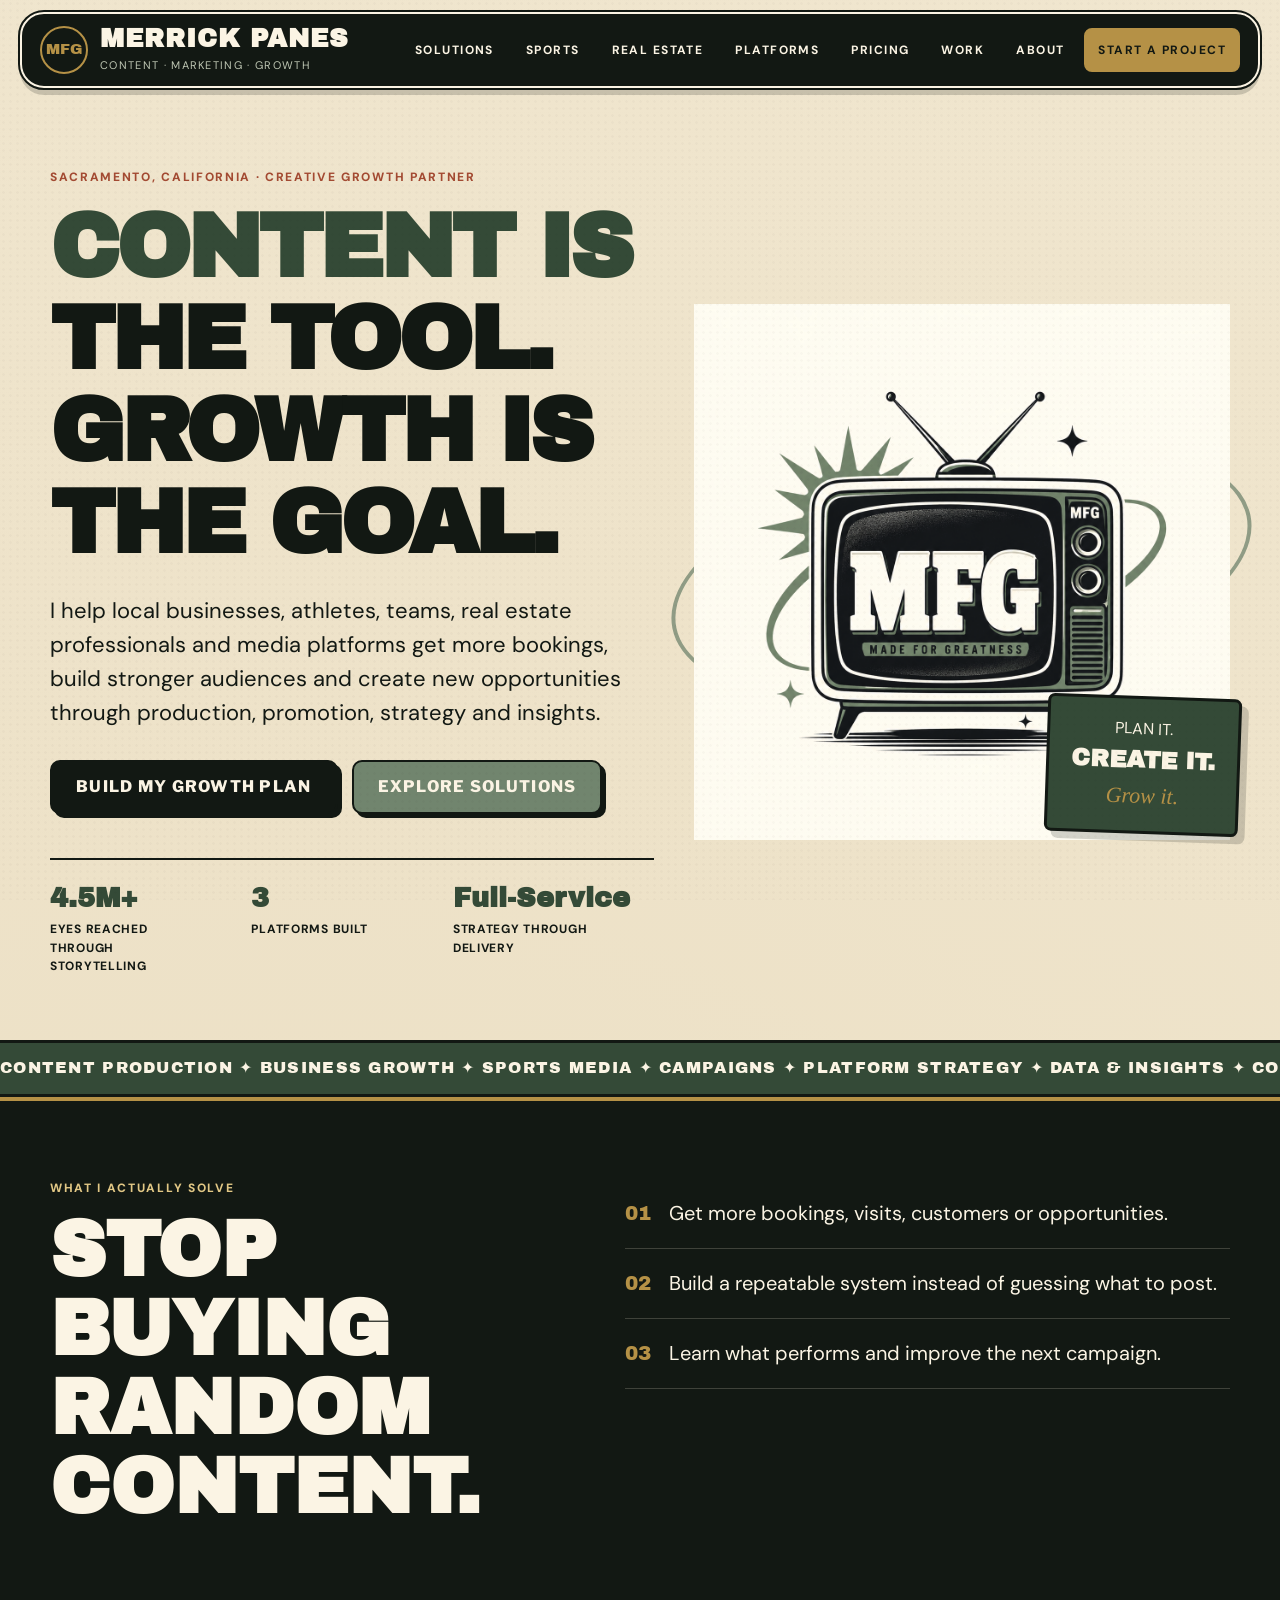
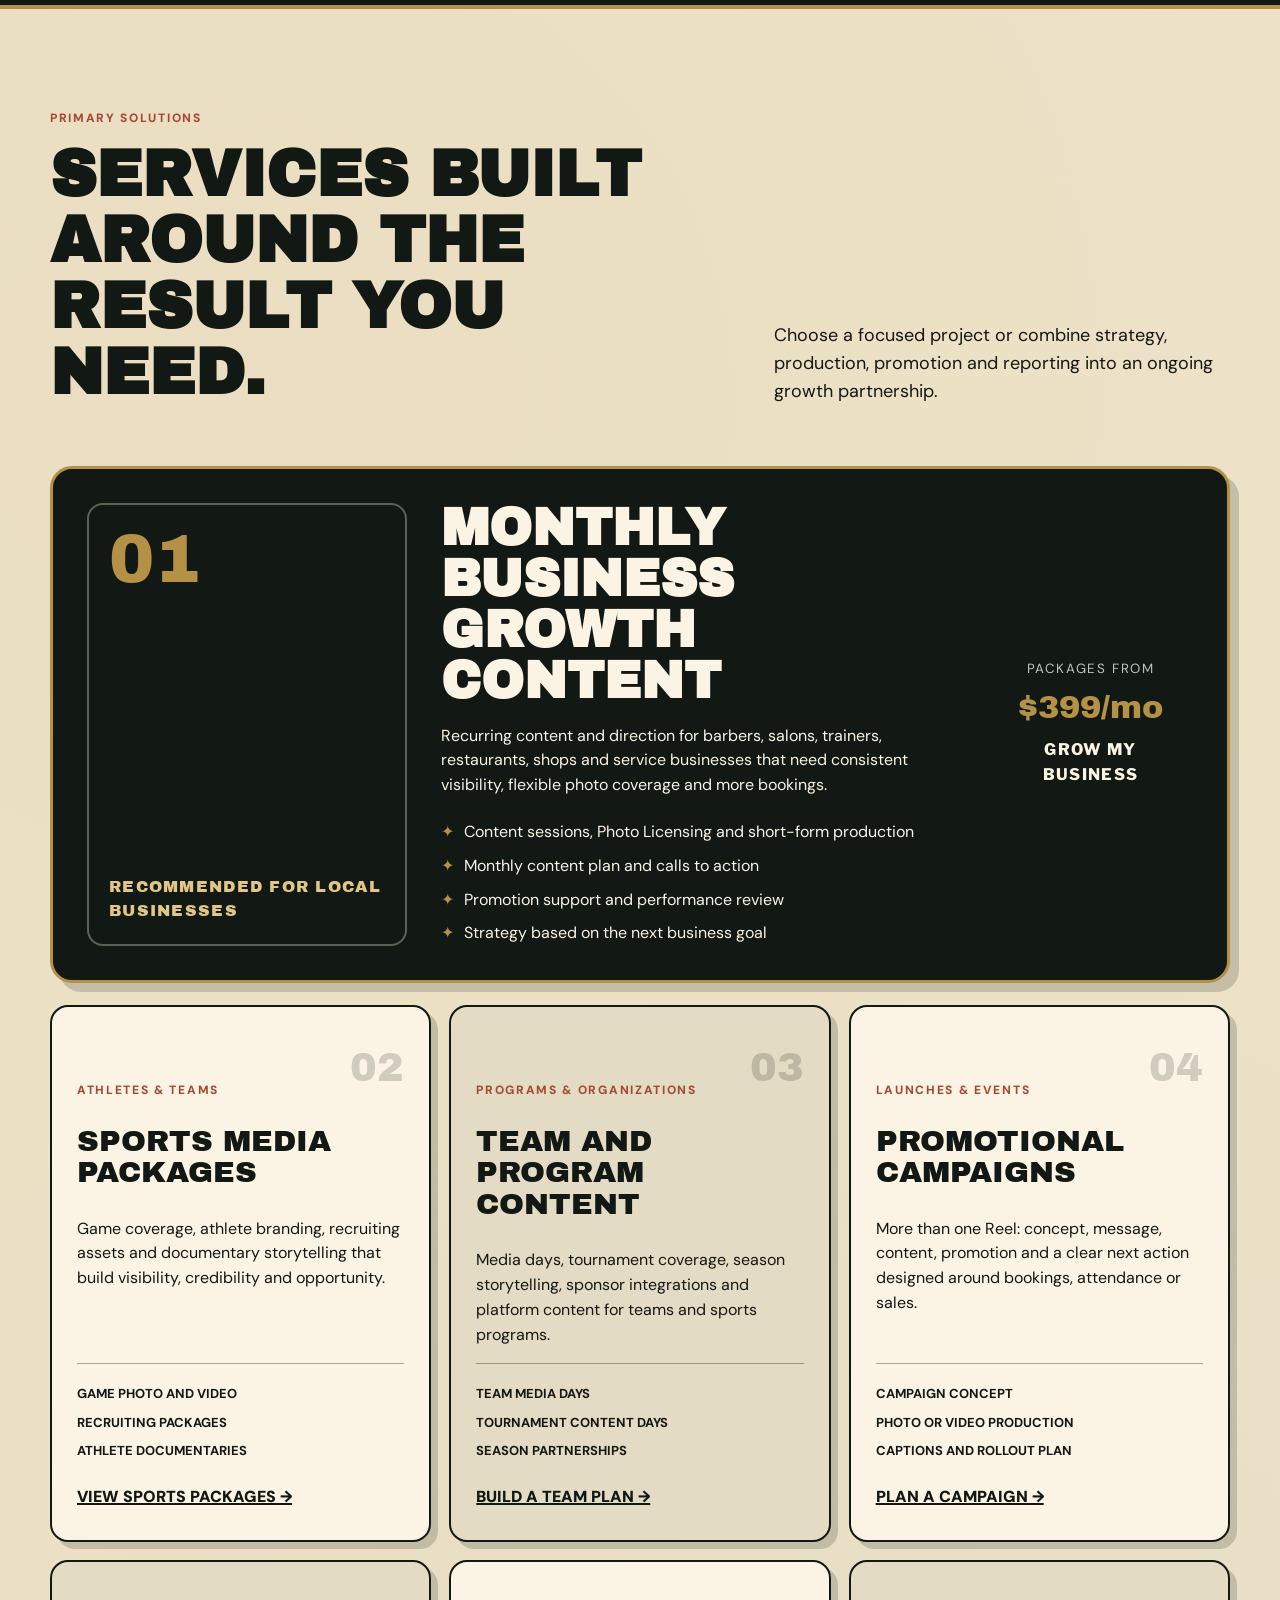
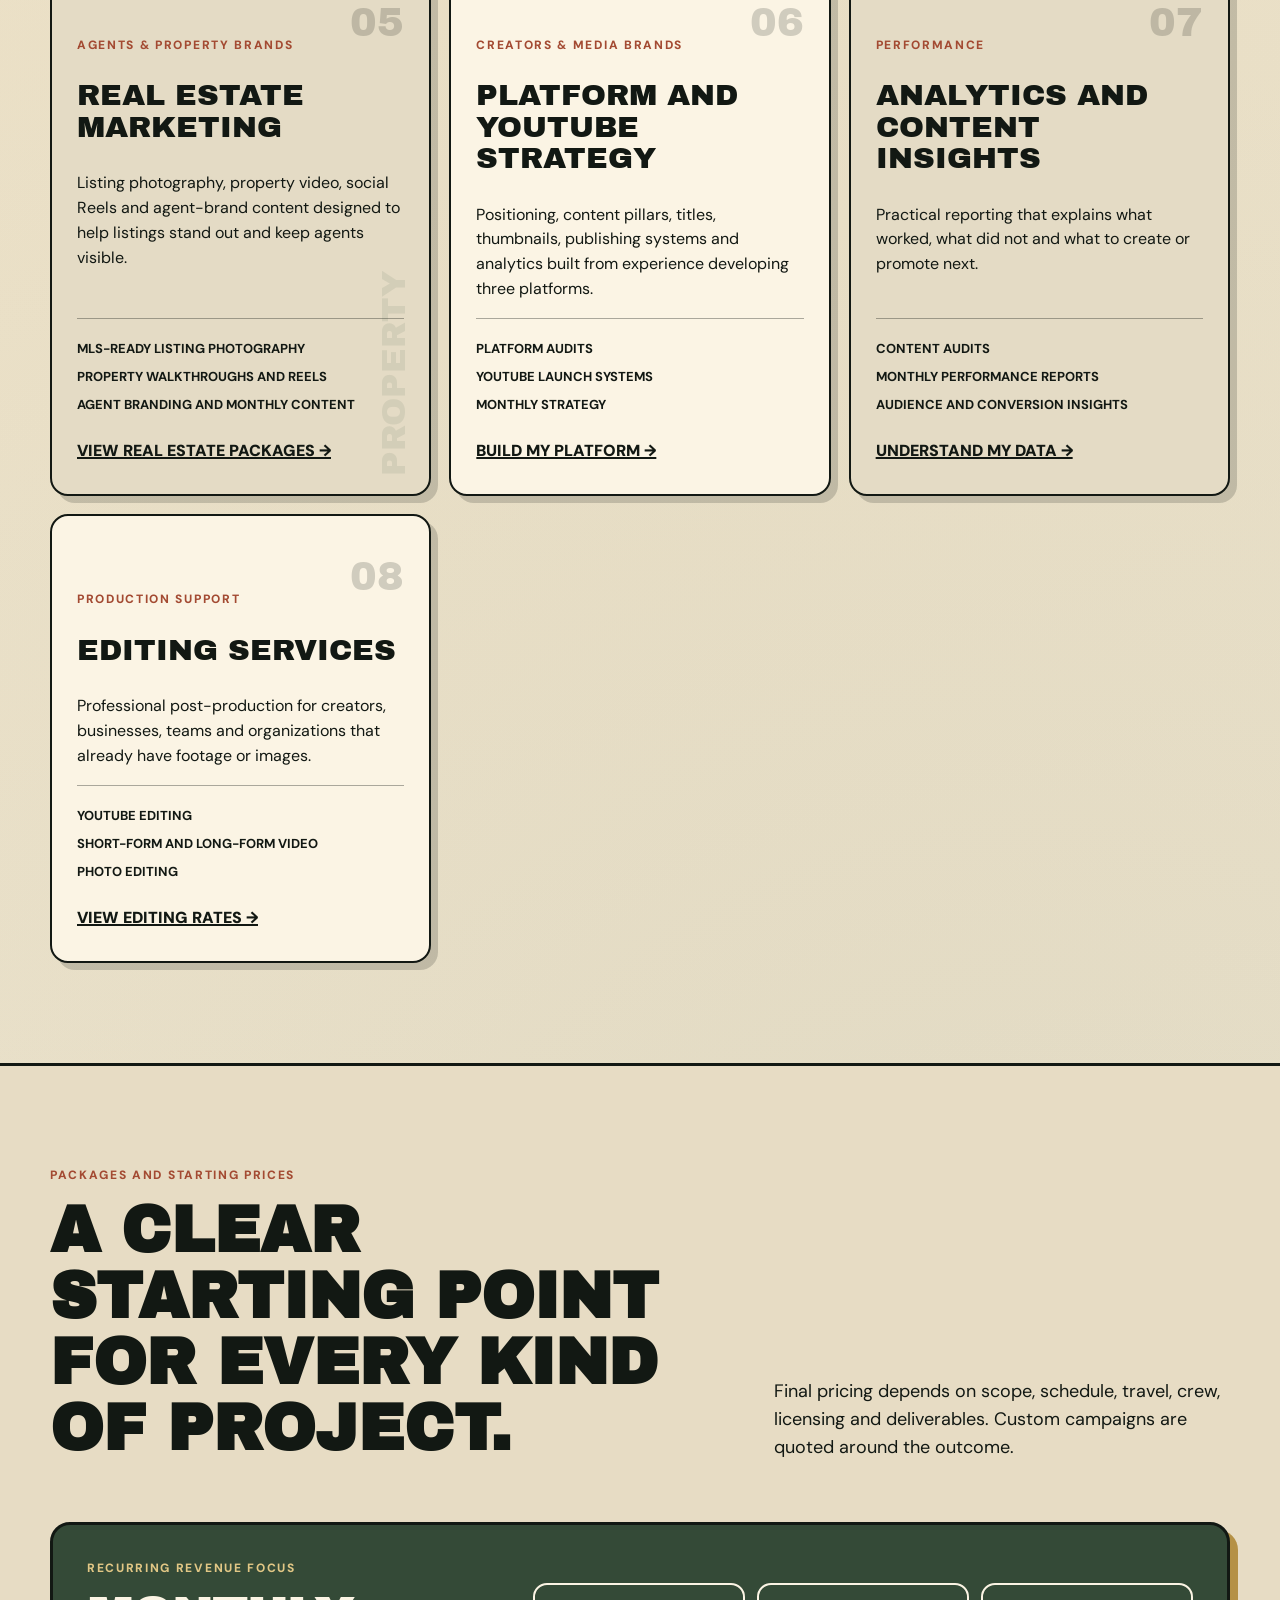
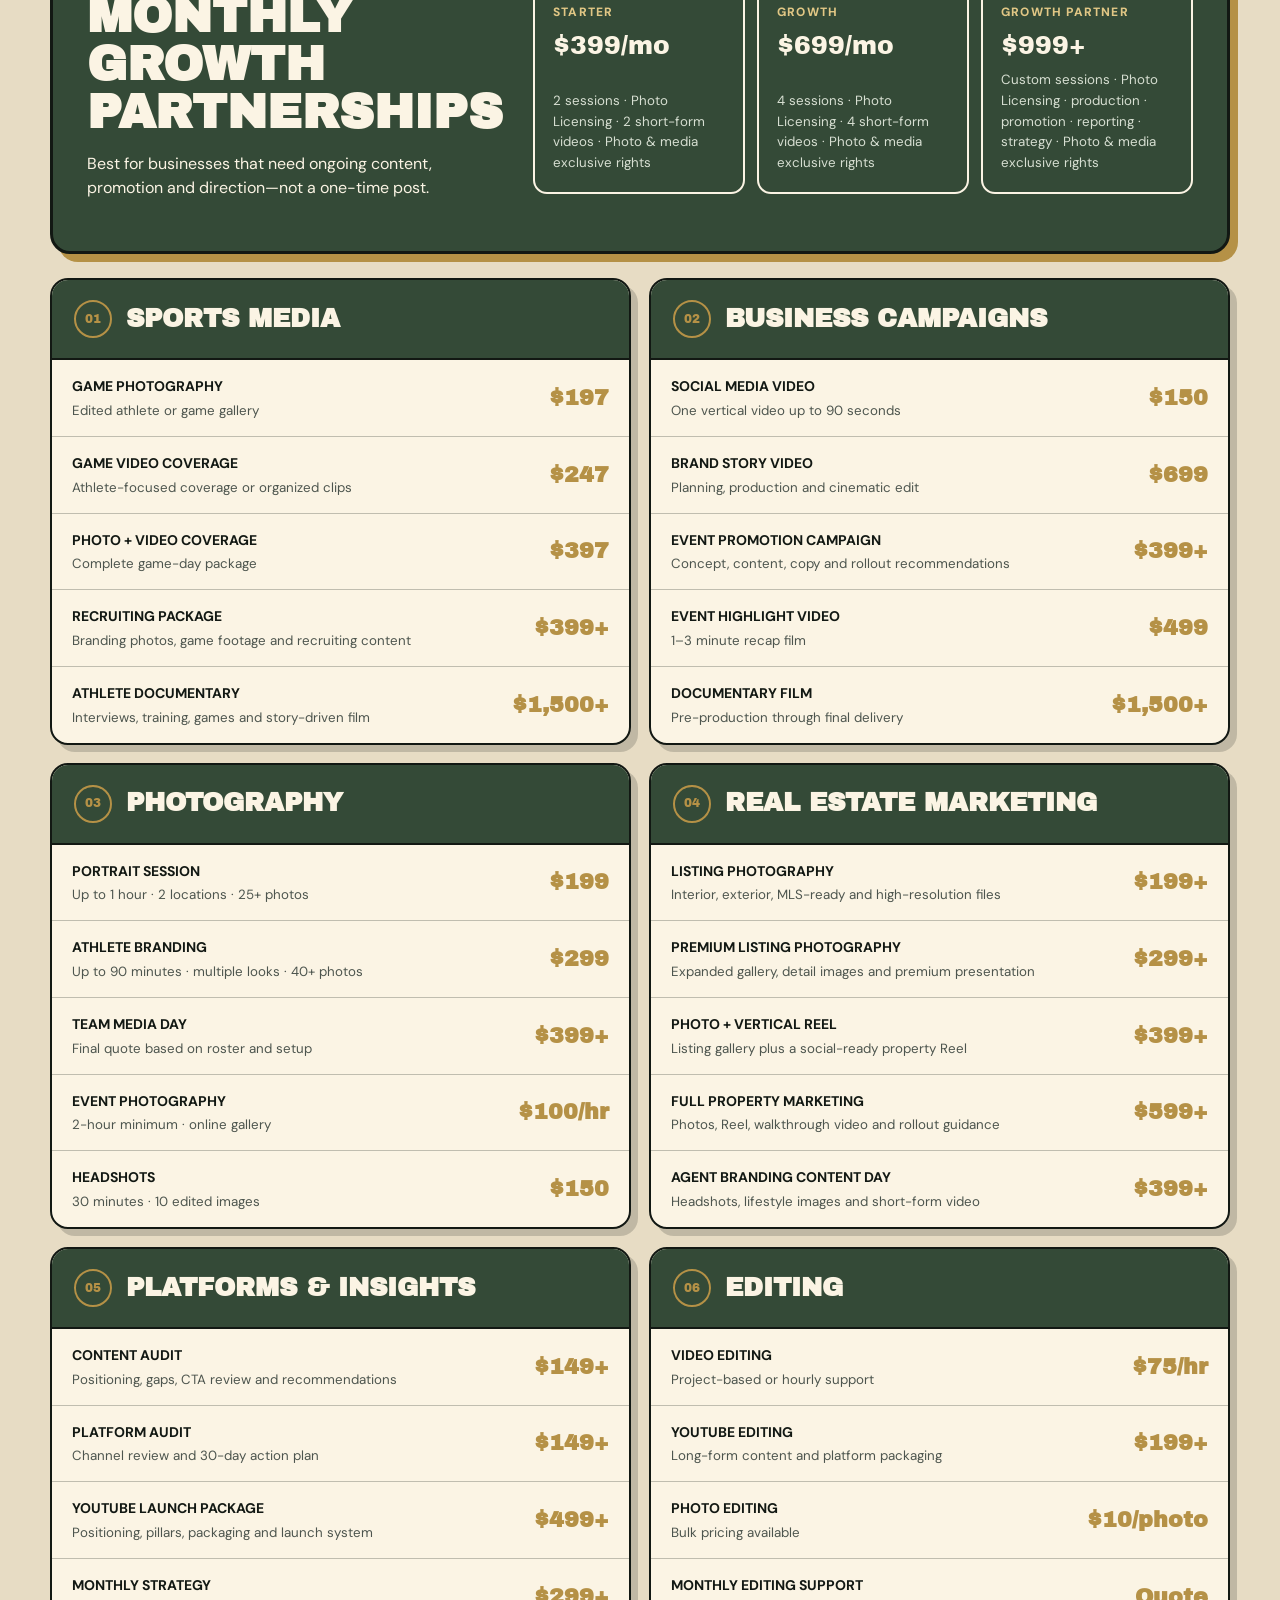
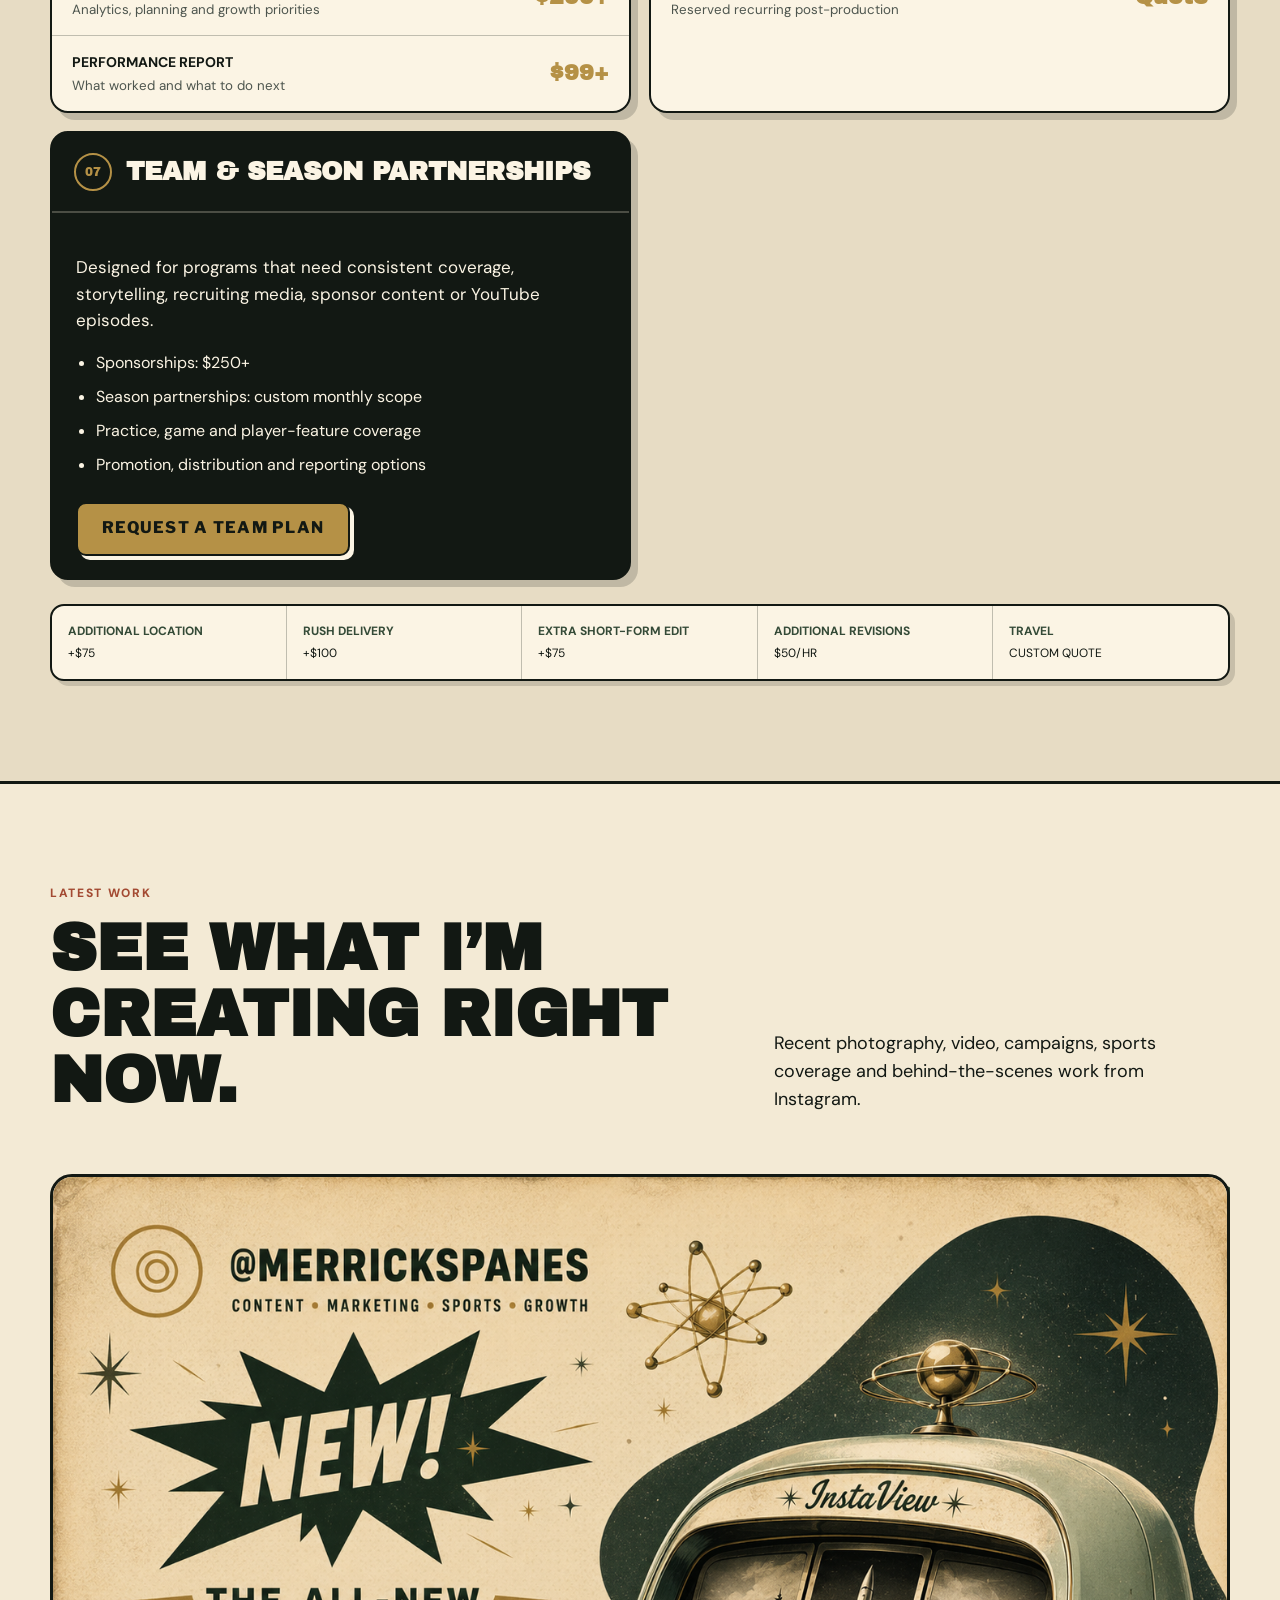
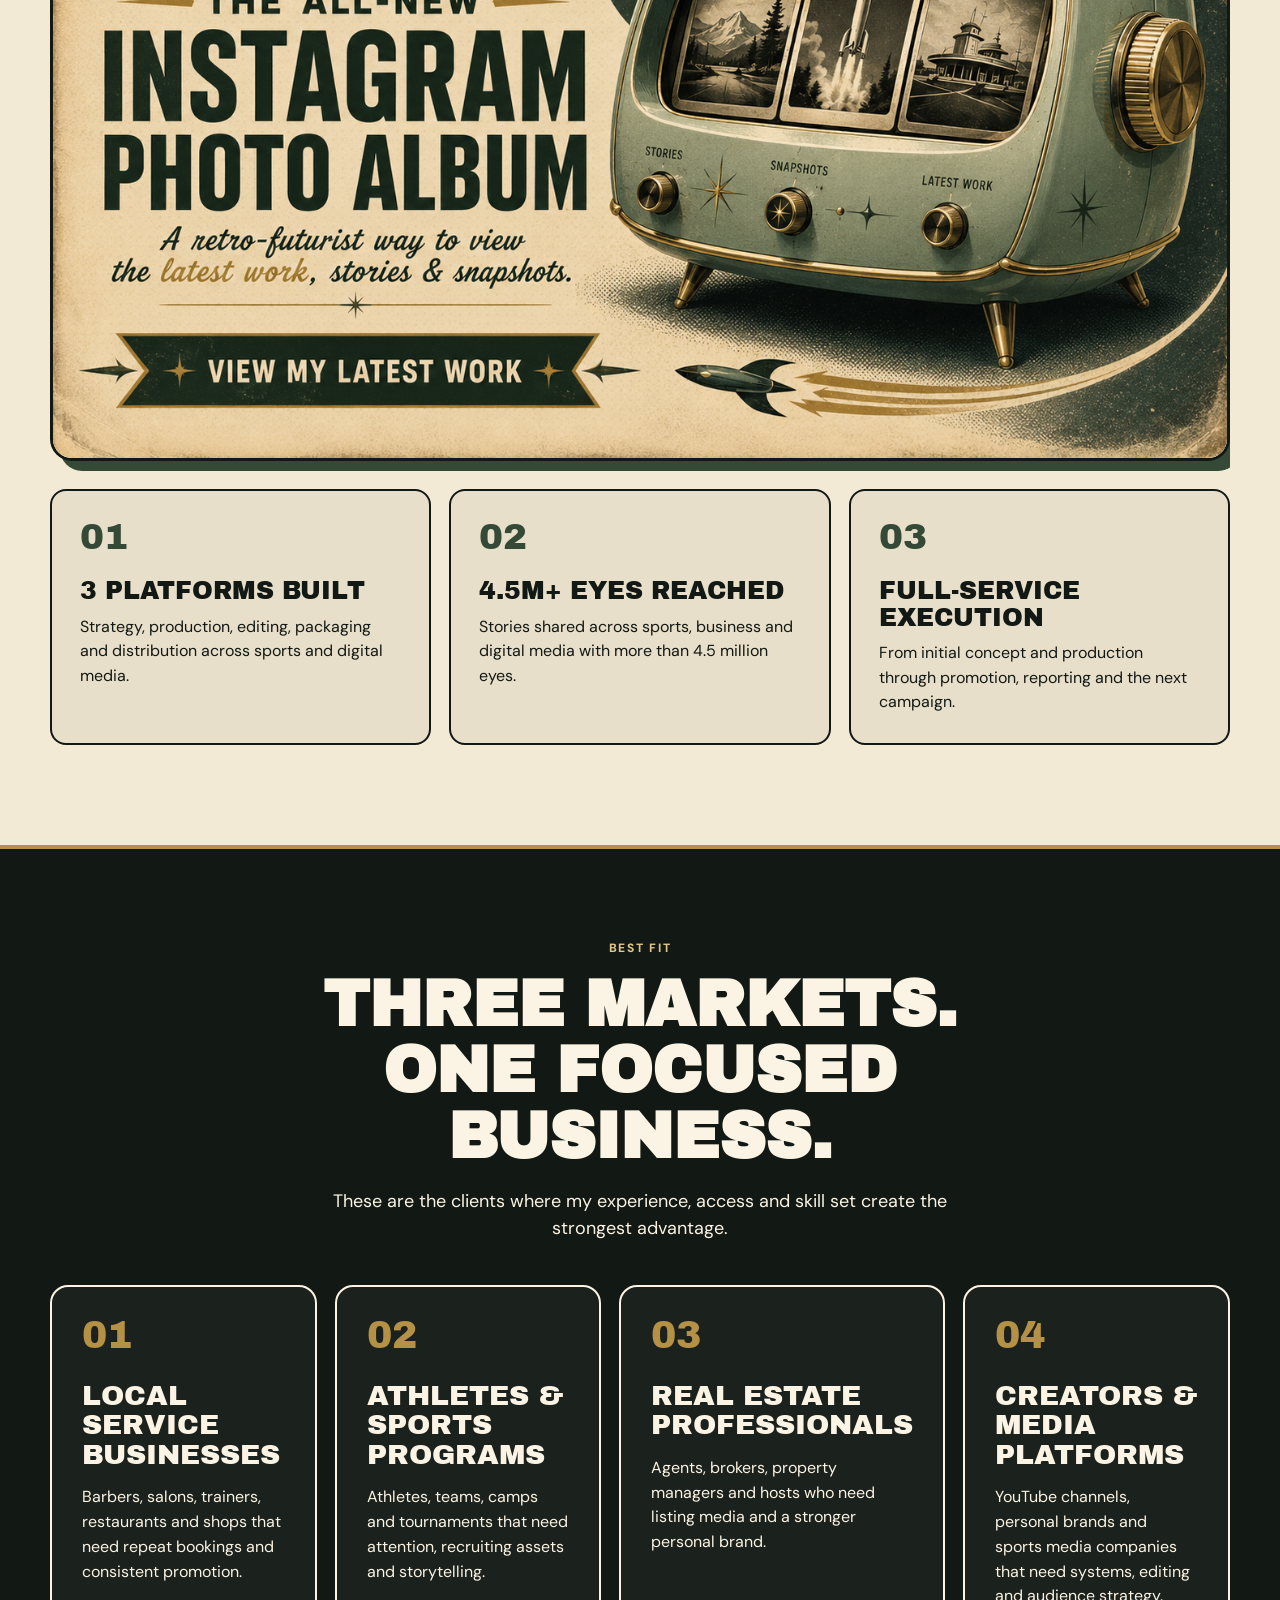
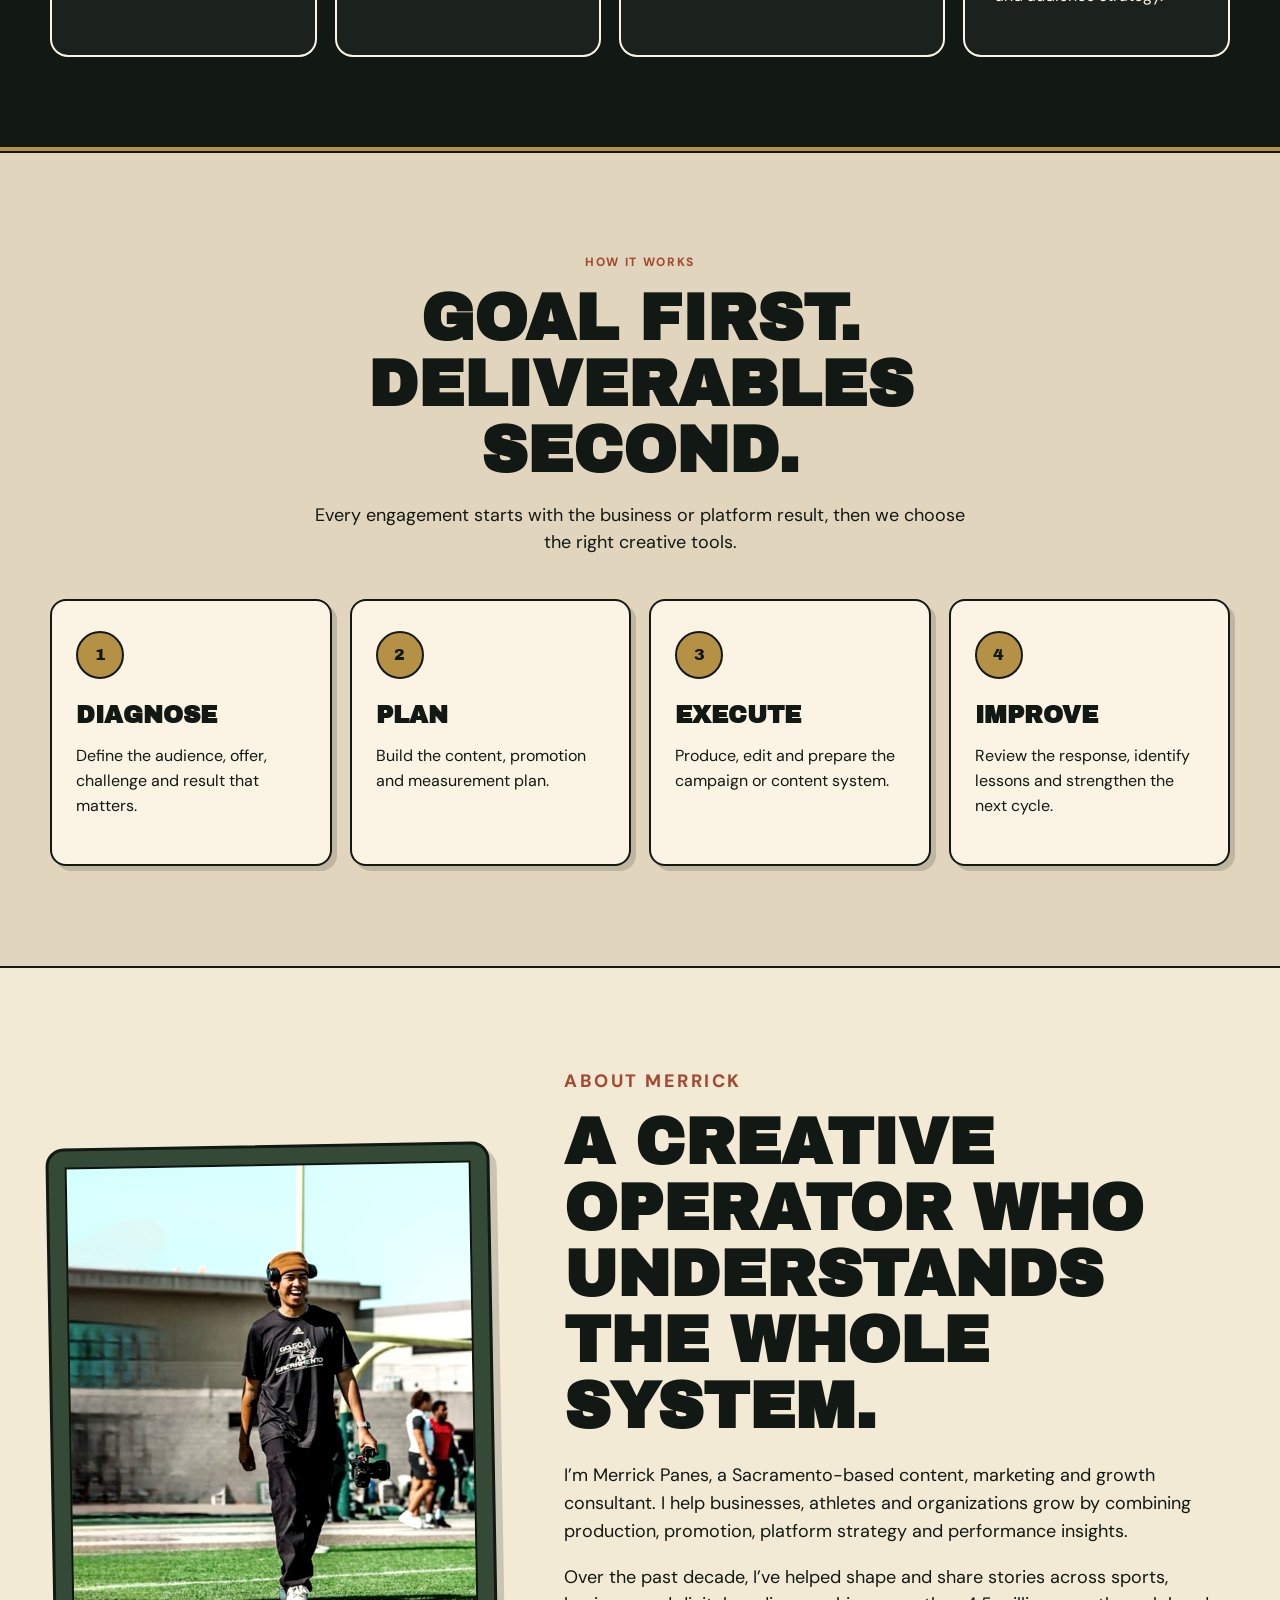
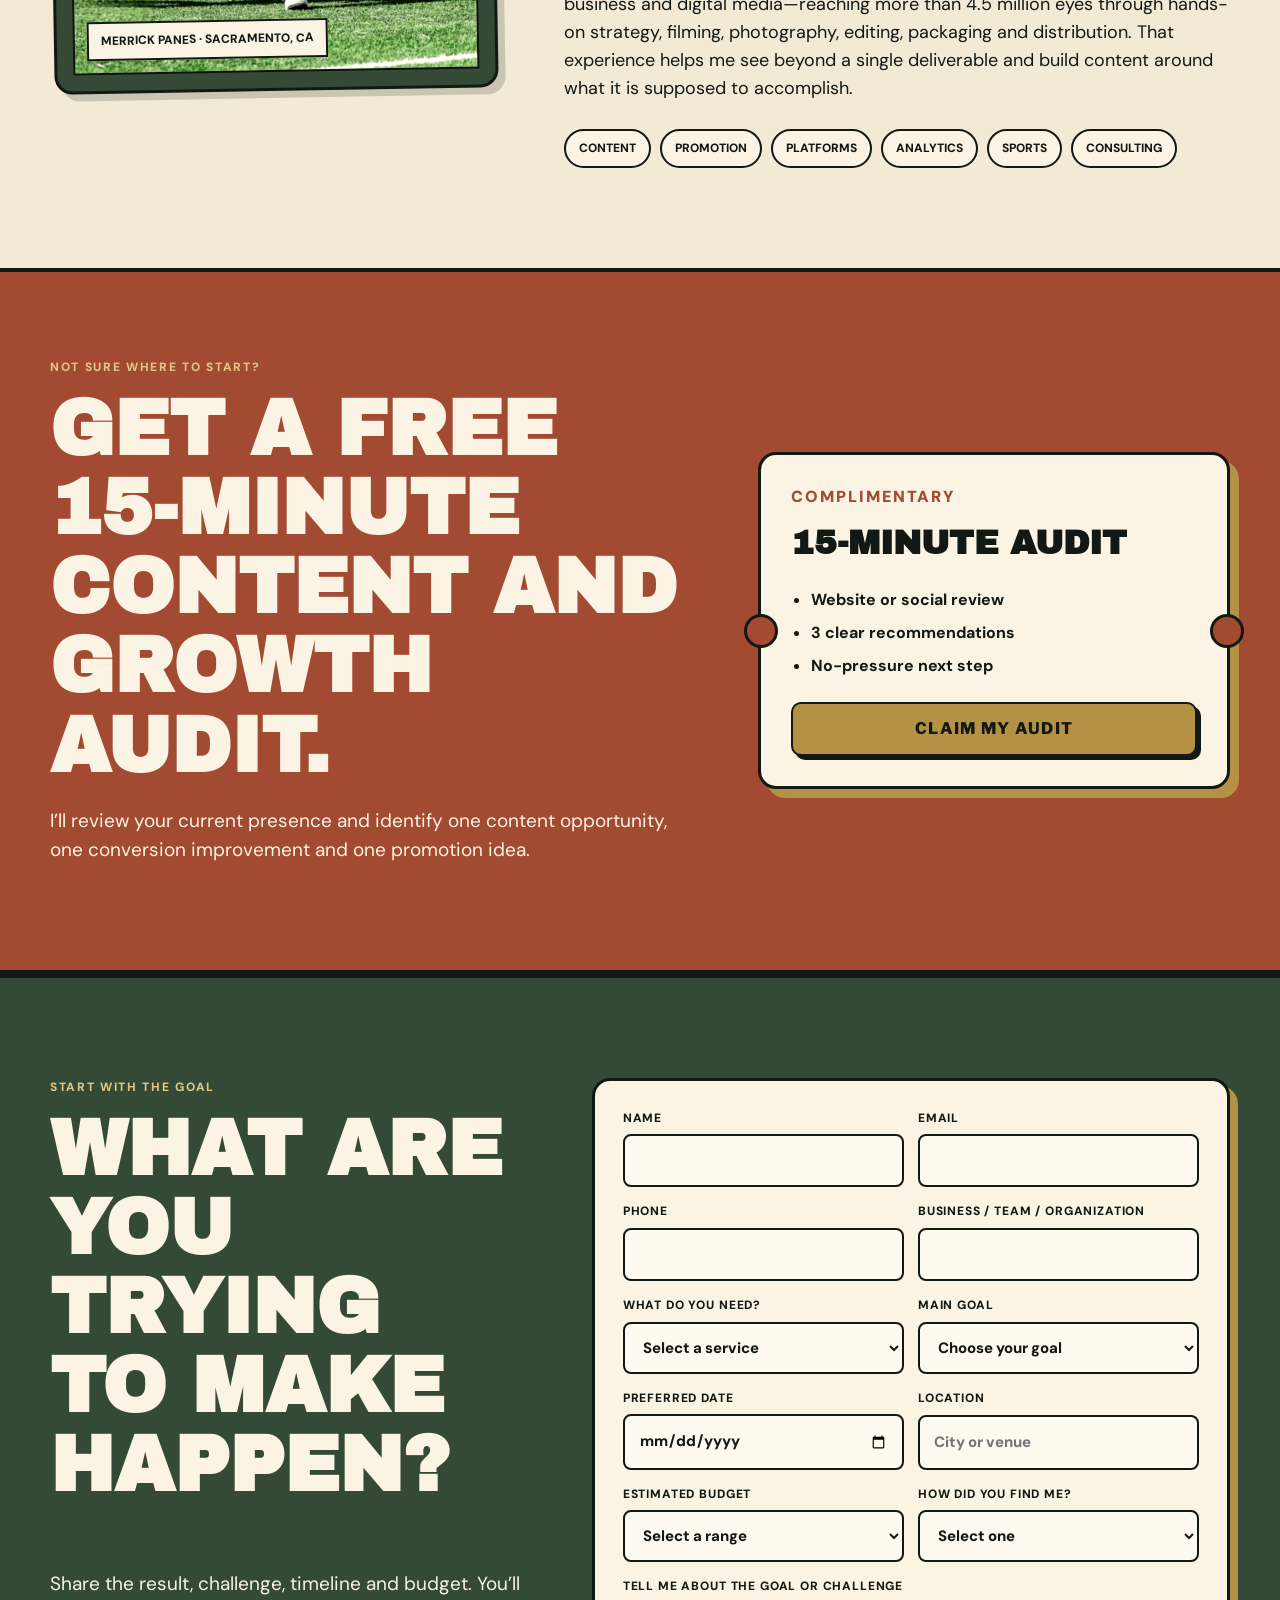
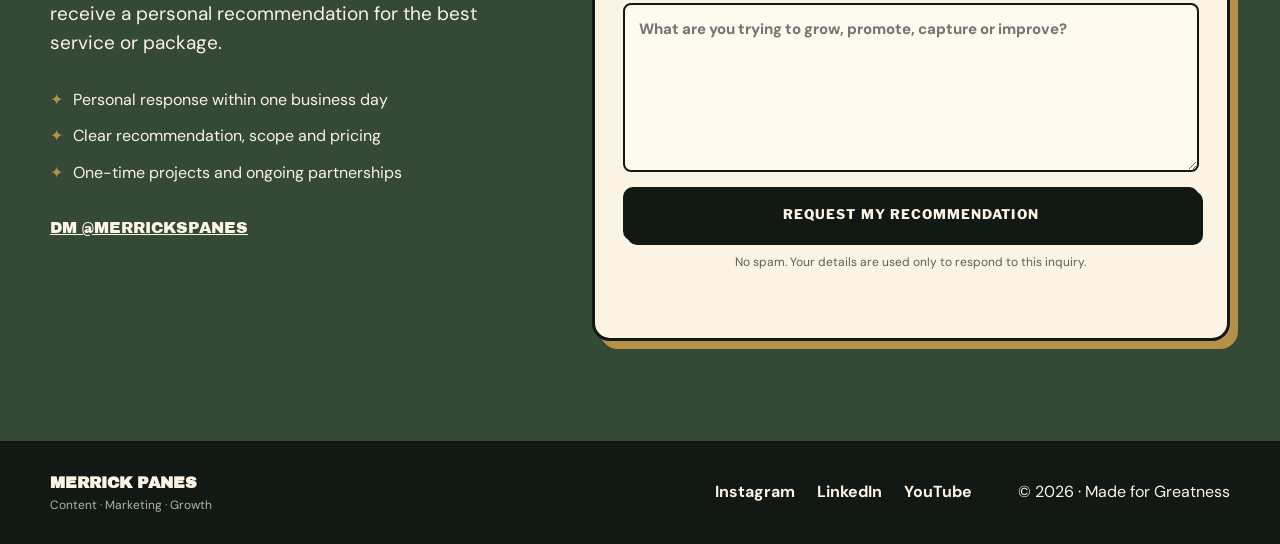
==== commit 16bea33e: "Add files via upload" ====
--- a/index.html
+++ b/index.html
@@ -190,35 +190,7 @@
           <p>Final pricing depends on scope, schedule, travel, crew, licensing and deliverables. Custom campaigns are quoted around the outcome.</p>
         </div>
 
-        <div class="pricing-selector-card">
-          <div>
-            <p class="eyebrow">Choose your path</p>
-            <h3>What do you need help with?</h3>
-            <p>Select the audience or service type that best matches your project. Only the relevant pricing options will appear.</p>
-          </div>
-          <label class="pricing-select-label" for="pricingAudience">
-            Select your need
-            <select id="pricingAudience">
-              <option value="">Choose an option</option>
-              <option value="business">Grow my business or get more bookings</option>
-              <option value="sports">Promote an athlete, team or sports program</option>
-              <option value="real-estate">Market a property or real estate brand</option>
-              <option value="events">Promote or capture an event, launch or campaign</option>
-              <option value="creators">Grow a creator platform or YouTube channel</option>
-              <option value="editing">I need editing or post-production</option>
-              <option value="photography">I need photography</option>
-              <option value="all">Show all pricing</option>
-            </select>
-          </label>
-        </div>
-
-        <div class="pricing-empty-state" id="pricingEmptyState">
-          <span>SELECT</span>
-          <h3>Choose what you need to reveal your packages.</h3>
-          <p>This keeps the pricing simple and shows only the offers most relevant to you.</p>
-        </div>
-
-        <div class="offer-banner pricing-group" data-audience="business">
+        <div class="offer-banner">
           <div>
             <p class="eyebrow light">Recurring revenue focus</p>
             <h3>Monthly Growth Partnerships</h3>
@@ -232,7 +204,7 @@
         </div>
 
         <div class="pricing-grid">
-          <article class="price-panel pricing-group" id="sports-pricing" data-audience="sports">
+          <article class="price-panel" id="sports-pricing">
             <div class="price-heading"><span>01</span><h3>Sports Media</h3></div>
             <div class="price-row"><div><strong>Game Photography</strong><small>Edited athlete or game gallery</small></div><b>$197</b></div>
             <div class="price-row"><div><strong>Game Video Coverage</strong><small>Athlete-focused coverage or organized clips</small></div><b>$247</b></div>
@@ -241,7 +213,7 @@
             <div class="price-row"><div><strong>Athlete Documentary</strong><small>Interviews, training, games and story-driven film</small></div><b>$1,500+</b></div>
           </article>
 
-          <article class="price-panel pricing-group" data-audience="business events">
+          <article class="price-panel">
             <div class="price-heading"><span>02</span><h3>Business Campaigns</h3></div>
             <div class="price-row"><div><strong>Social Media Video</strong><small>One vertical video up to 90 seconds</small></div><b>$150</b></div>
             <div class="price-row"><div><strong>Brand Story Video</strong><small>Planning, production and cinematic edit</small></div><b>$699</b></div>
@@ -250,7 +222,7 @@
             <div class="price-row"><div><strong>Documentary Film</strong><small>Pre-production through final delivery</small></div><b>$1,500+</b></div>
           </article>
 
-          <article class="price-panel pricing-group" data-audience="photography business sports events real-estate">
+          <article class="price-panel">
             <div class="price-heading"><span>03</span><h3>Photography</h3></div>
             <div class="price-row"><div><strong>Portrait Session</strong><small>Up to 1 hour · 2 locations · 25+ photos</small></div><b>$199</b></div>
             <div class="price-row"><div><strong>Athlete Branding</strong><small>Up to 90 minutes · multiple looks · 40+ photos</small></div><b>$299</b></div>
@@ -259,7 +231,7 @@
             <div class="price-row"><div><strong>Headshots</strong><small>30 minutes · 10 edited images</small></div><b>$150</b></div>
           </article>
 
-          <article class="price-panel pricing-group" id="real-estate-pricing" data-audience="real-estate">
+          <article class="price-panel" id="real-estate-pricing">
             <div class="price-heading"><span>04</span><h3>Real Estate Marketing</h3></div>
             <div class="price-row"><div><strong>Listing Photography</strong><small>Interior, exterior, MLS-ready and high-resolution files</small></div><b>$199+</b></div>
             <div class="price-row"><div><strong>Premium Listing Photography</strong><small>Expanded gallery, detail images and premium presentation</small></div><b>$299+</b></div>
@@ -268,7 +240,7 @@
             <div class="price-row"><div><strong>Agent Branding Content Day</strong><small>Headshots, lifestyle images and short-form video</small></div><b>$399+</b></div>
           </article>
 
-          <article class="price-panel pricing-group" data-audience="creators business">
+          <article class="price-panel">
             <div class="price-heading"><span>05</span><h3>Platforms & Insights</h3></div>
             <div class="price-row"><div><strong>Content Audit</strong><small>Positioning, gaps, CTA review and recommendations</small></div><b>$149+</b></div>
             <div class="price-row"><div><strong>Platform Audit</strong><small>Channel review and 30-day action plan</small></div><b>$149+</b></div>
@@ -277,7 +249,7 @@
             <div class="price-row"><div><strong>Performance Report</strong><small>What worked and what to do next</small></div><b>$99+</b></div>
           </article>
 
-          <article class="price-panel pricing-group" data-audience="editing creators business sports events real-estate">
+          <article class="price-panel">
             <div class="price-heading"><span>06</span><h3>Editing</h3></div>
             <div class="price-row"><div><strong>Video Editing</strong><small>Project-based or hourly support</small></div><b>$75/hr</b></div>
             <div class="price-row"><div><strong>YouTube Editing</strong><small>Long-form content and platform packaging</small></div><b>$199+</b></div>
@@ -285,7 +257,7 @@
             <div class="price-row"><div><strong>Monthly Editing Support</strong><small>Reserved recurring post-production</small></div><b>Quote</b></div>
           </article>
 
-          <article class="price-panel price-panel-dark pricing-group" data-audience="sports">
+          <article class="price-panel price-panel-dark">
             <div class="price-heading"><span>07</span><h3>Team & Season Partnerships</h3></div>
             <p class="consulting-copy">Designed for programs that need consistent coverage, storytelling, recruiting media, sponsor content or YouTube episodes.</p>
             <ul class="consulting-list">
@@ -298,7 +270,7 @@
           </article>
         </div>
 
-        <div class="addons-bar pricing-addons" id="pricingAddons">
+        <div class="addons-bar">
           <span><b>Additional location</b> +$75</span>
           <span><b>Rush delivery</b> +$100</span>
           <span><b>Extra short-form edit</b> +$75</span>
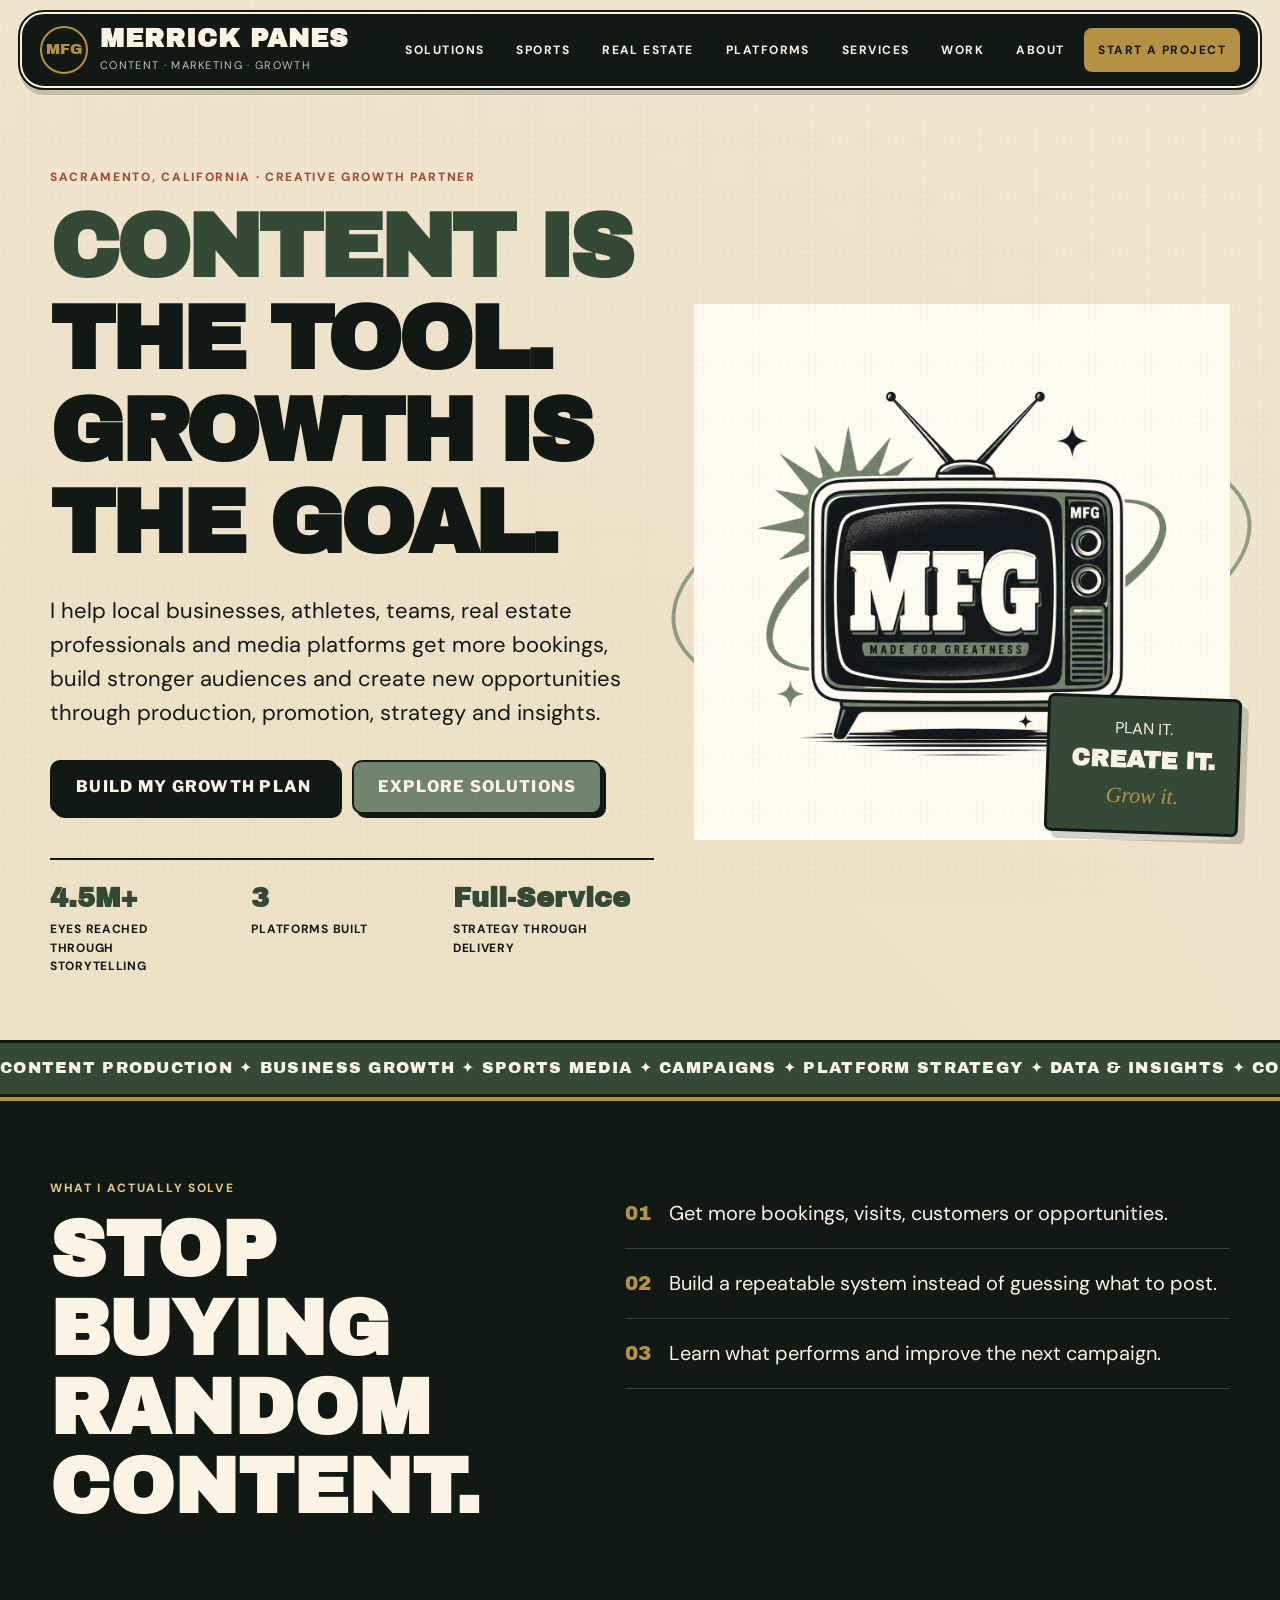
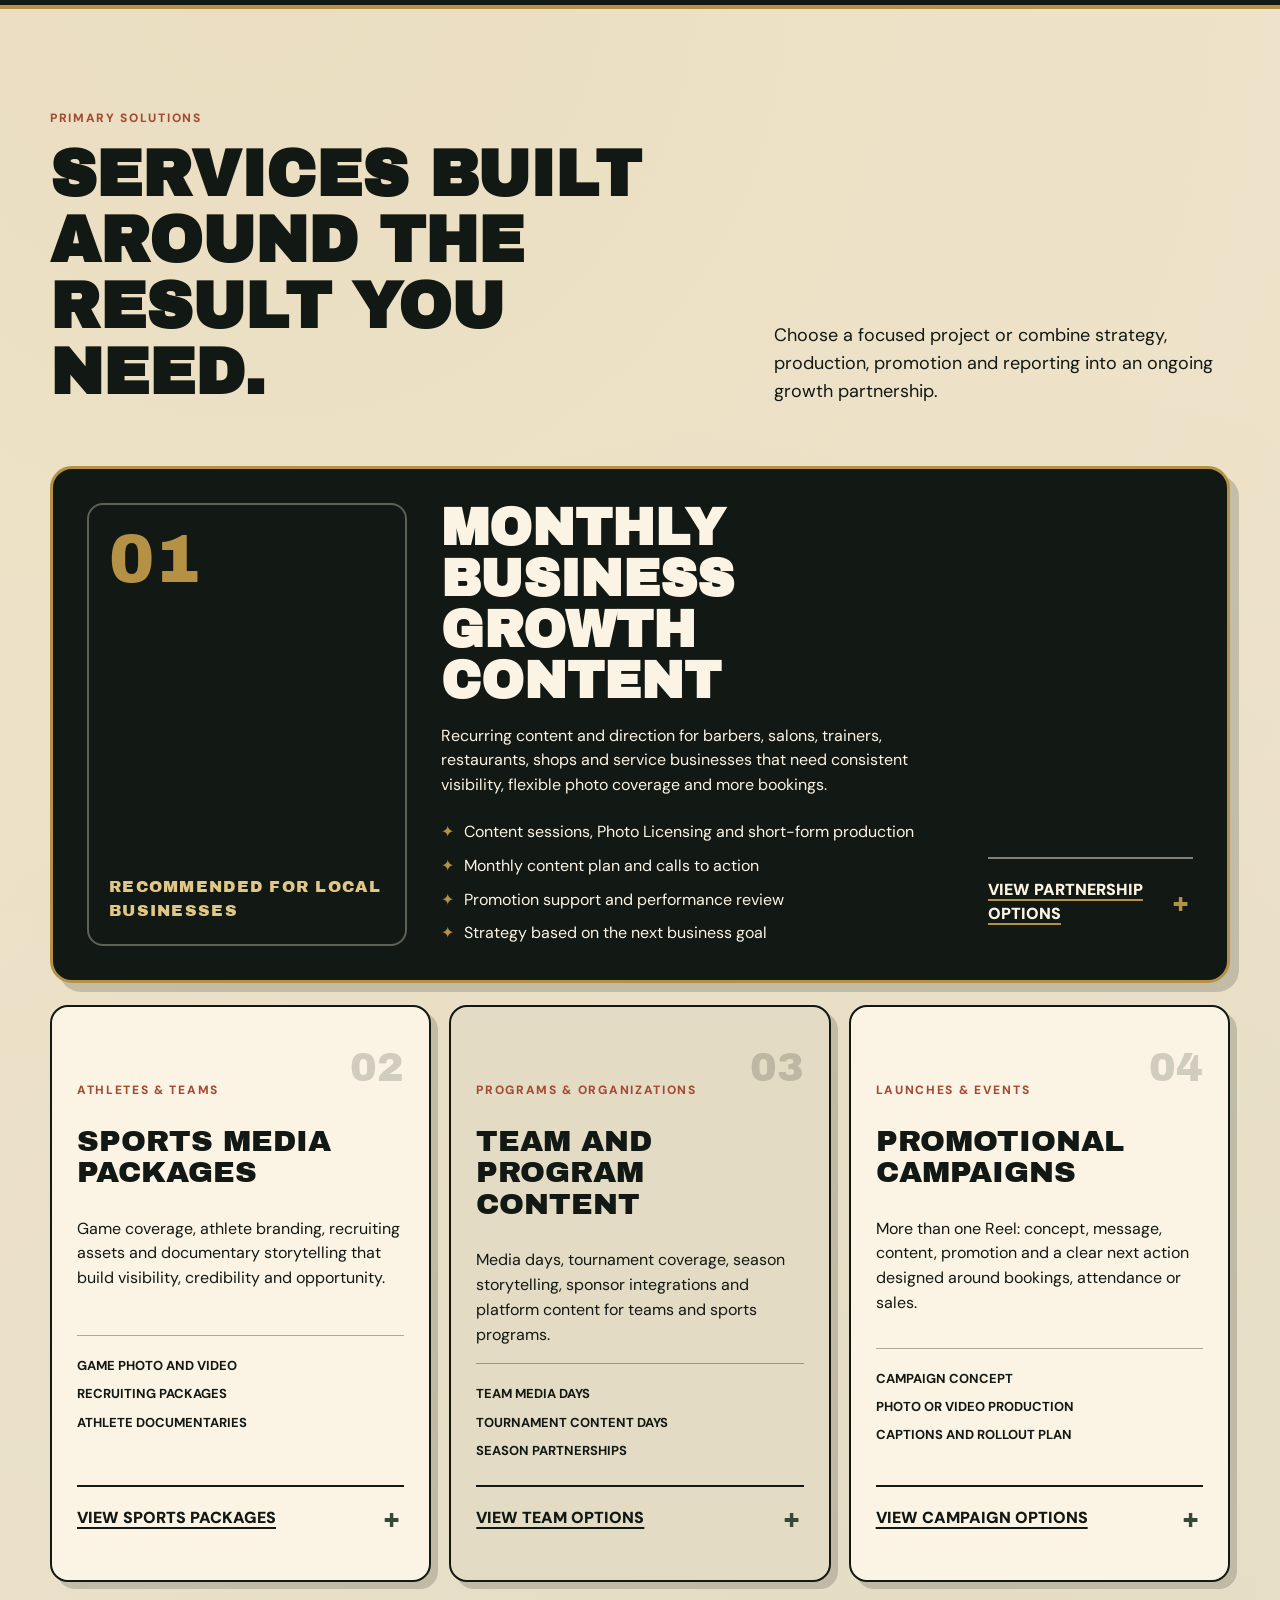
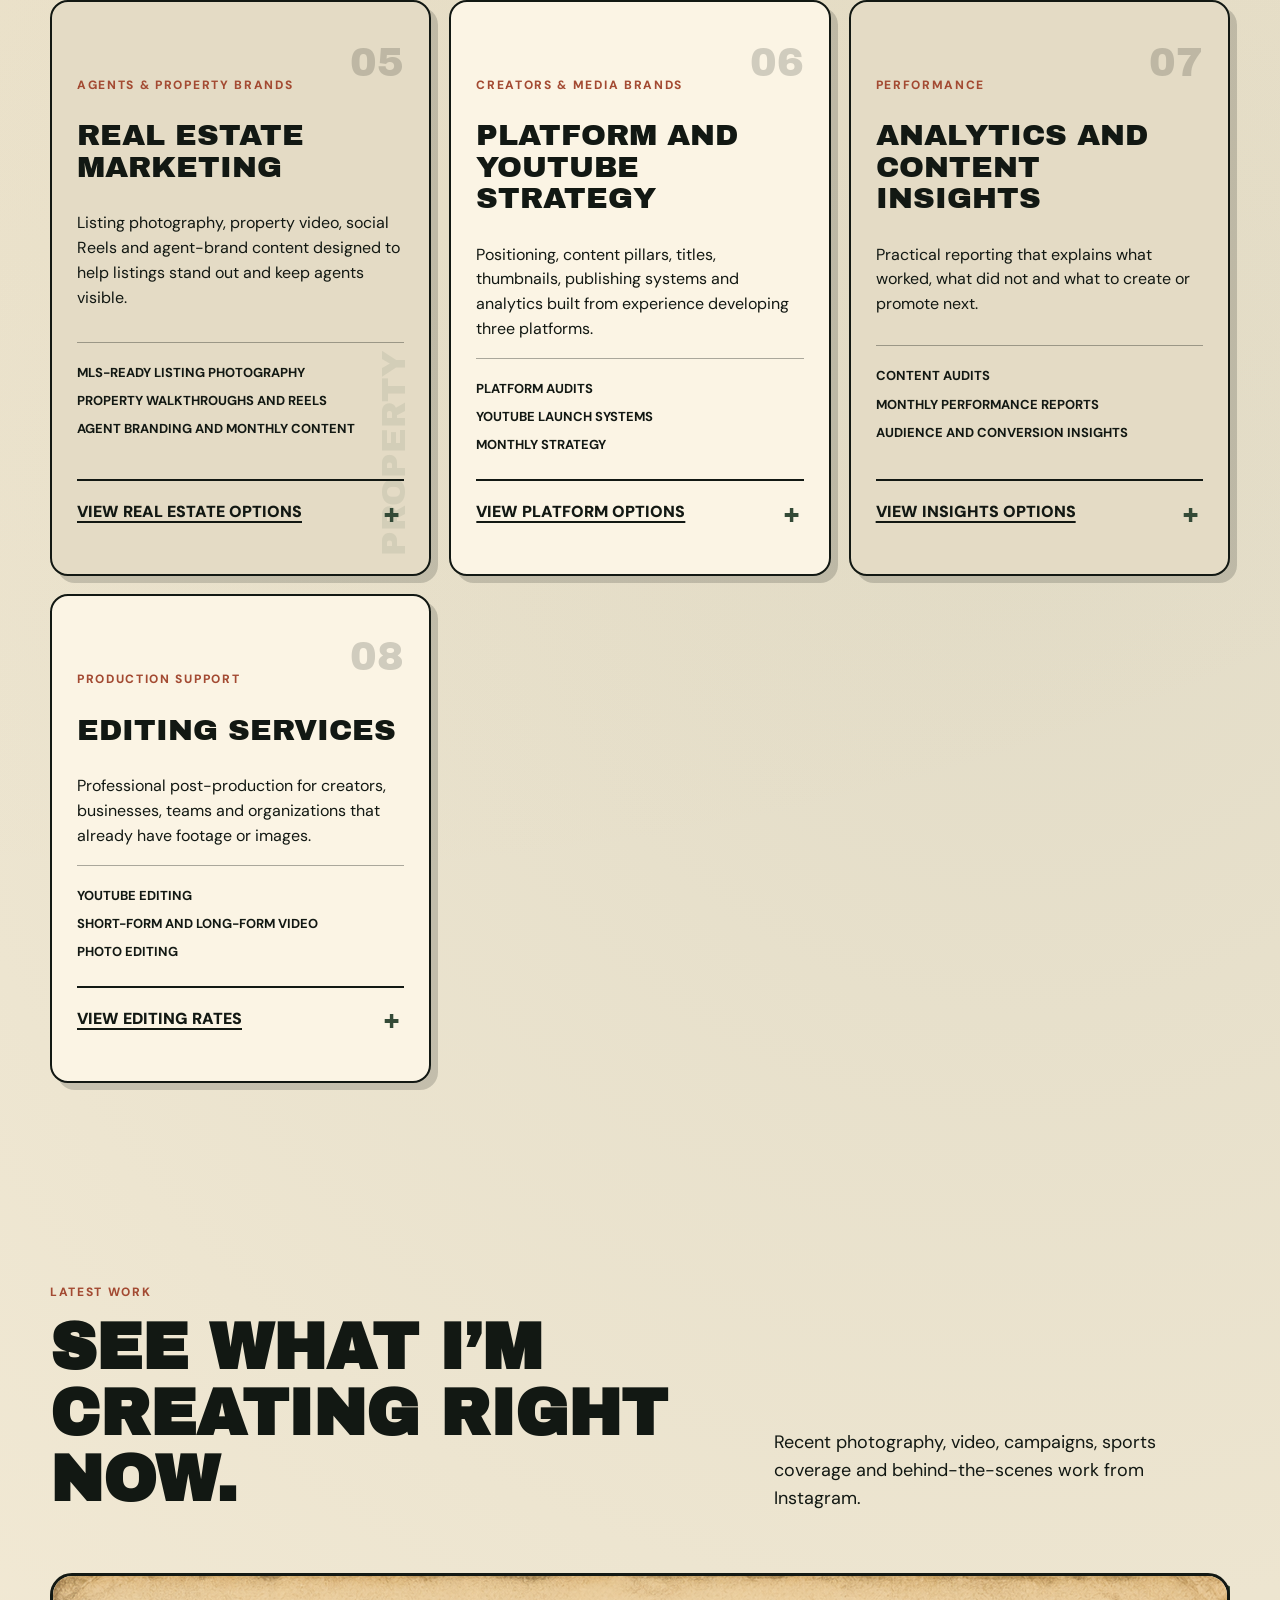
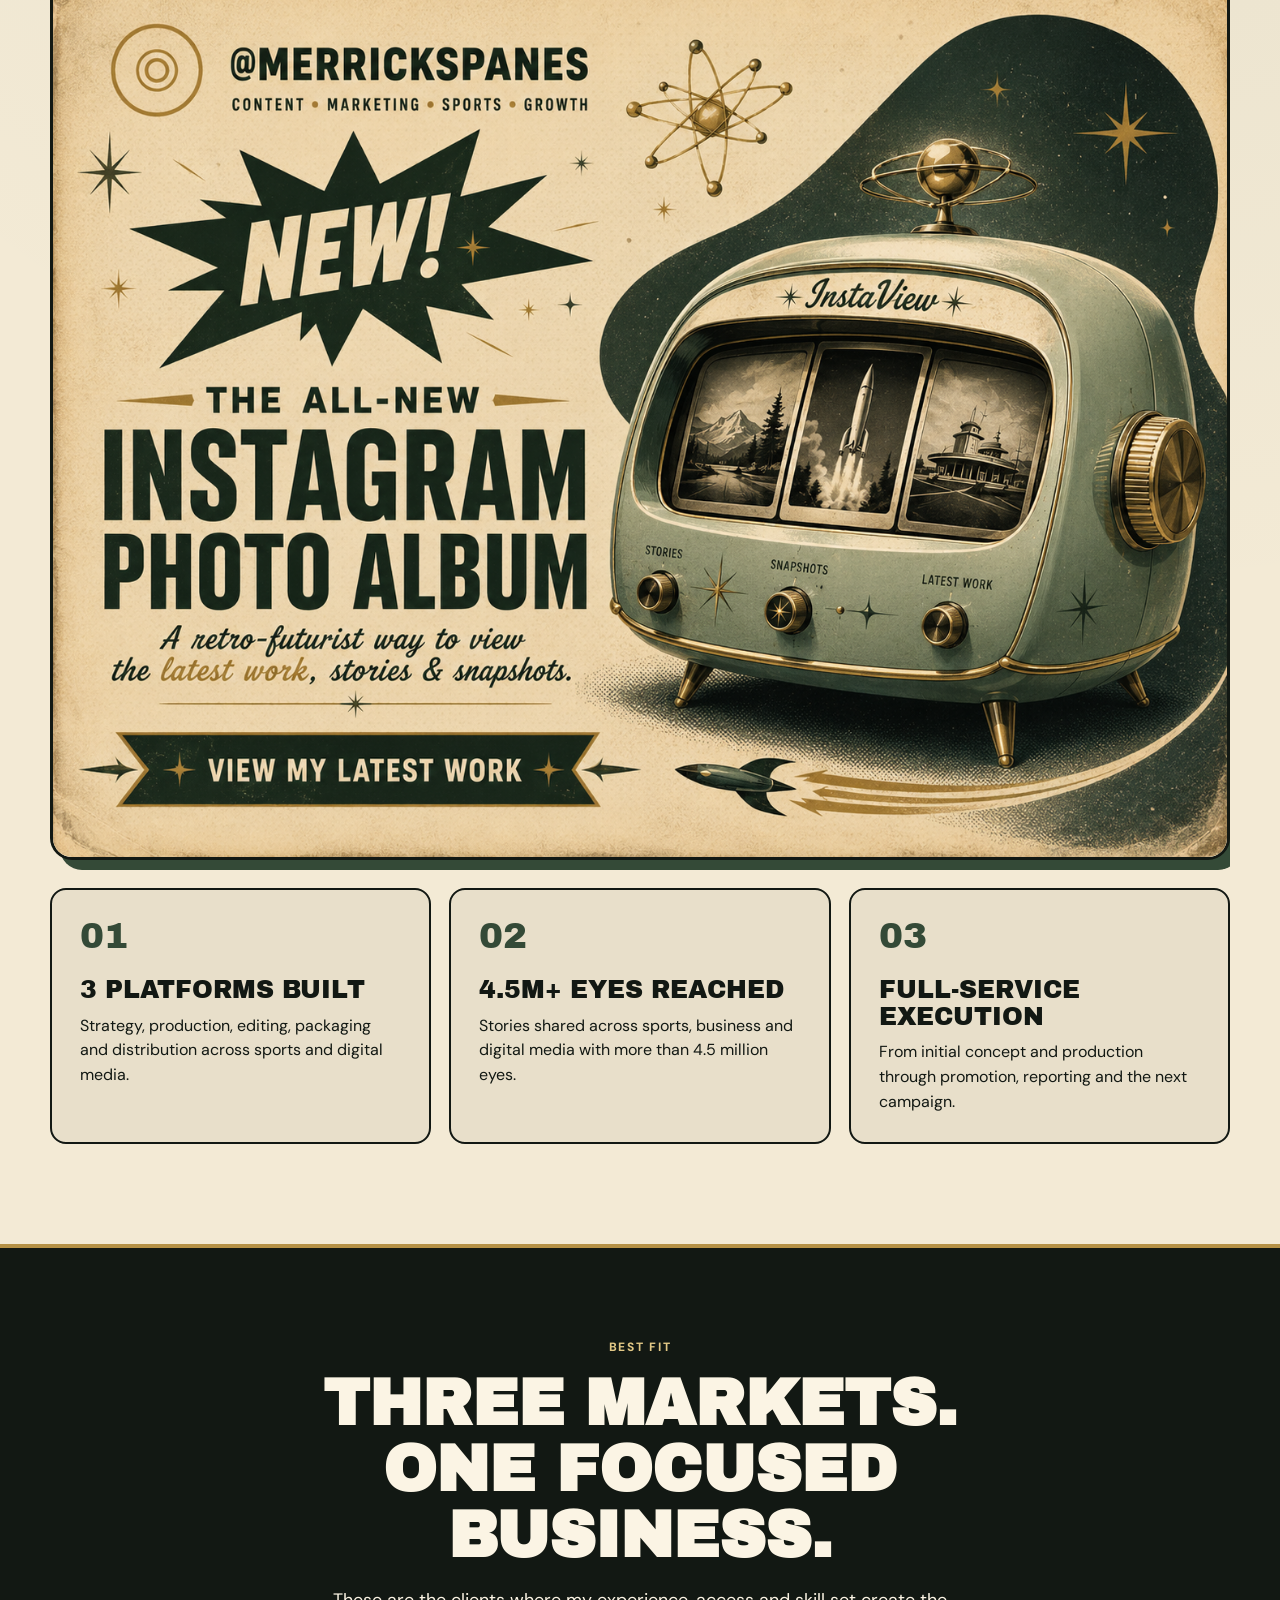
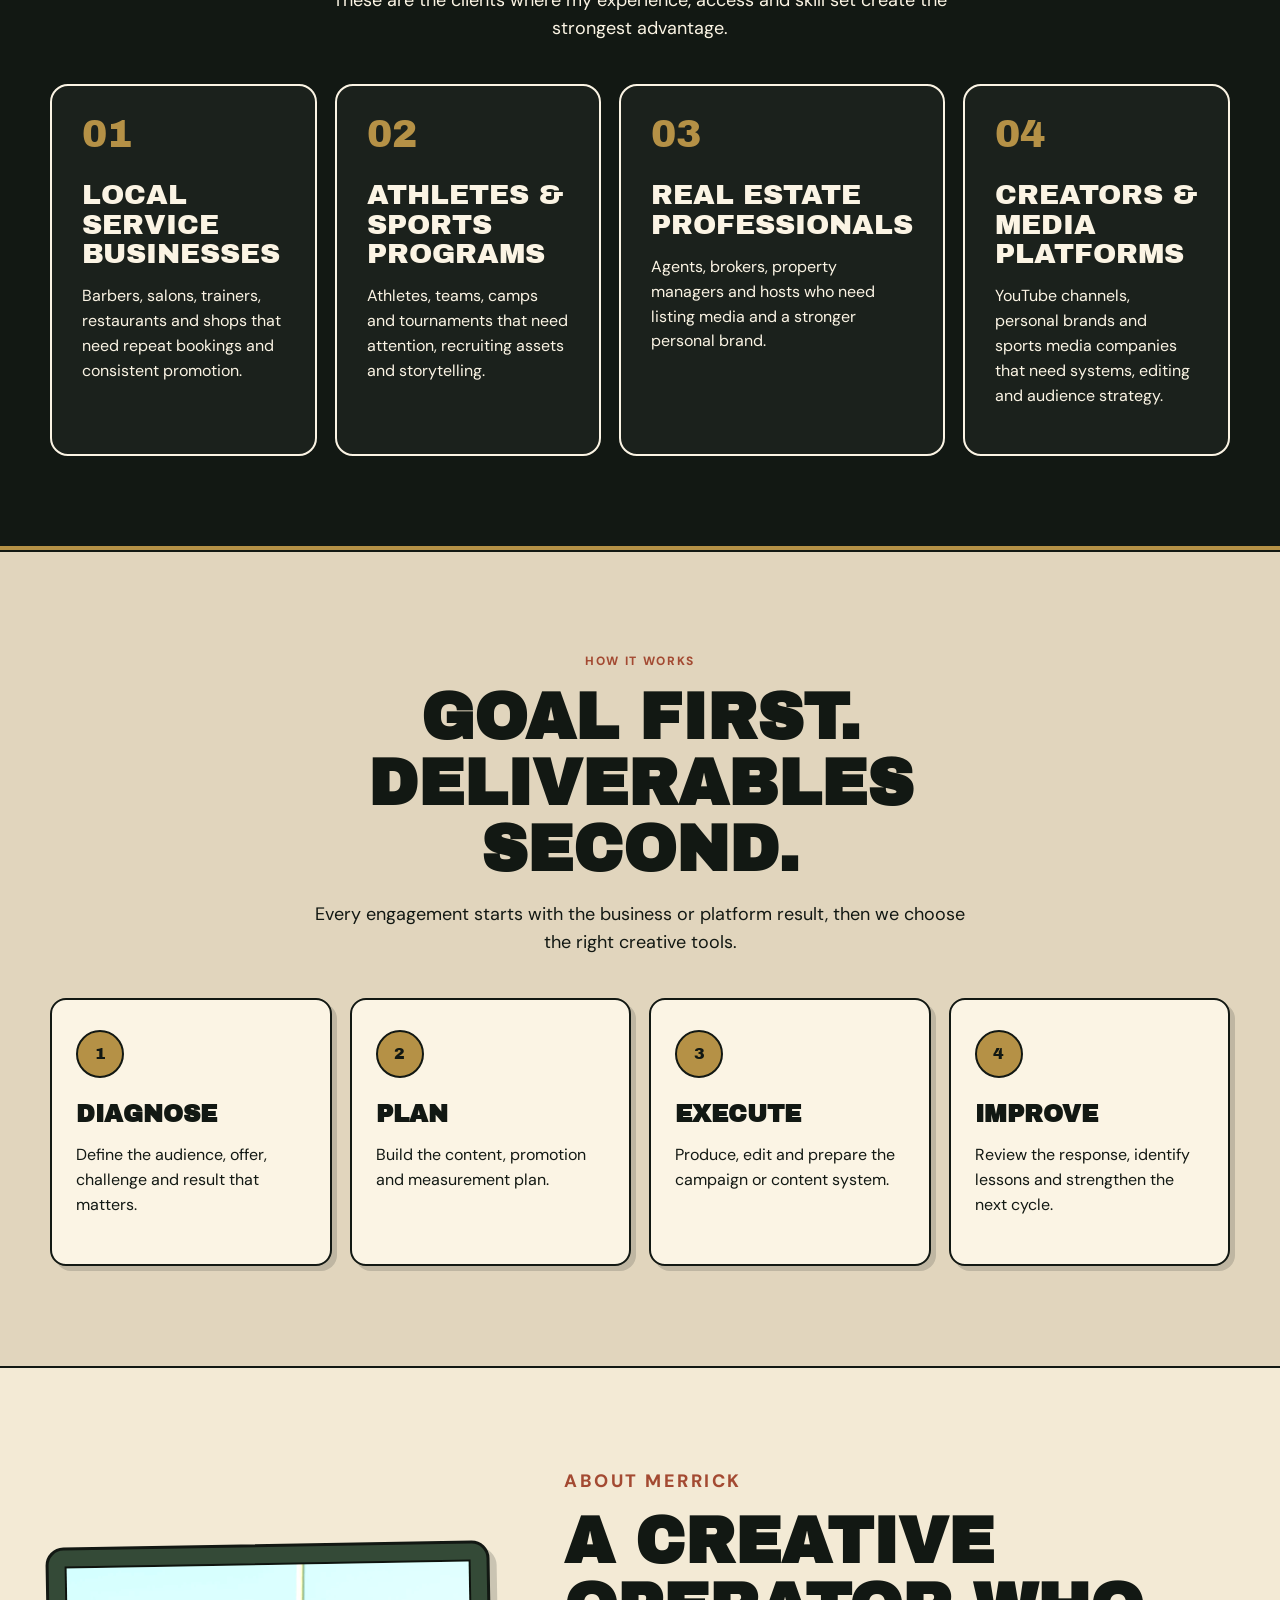
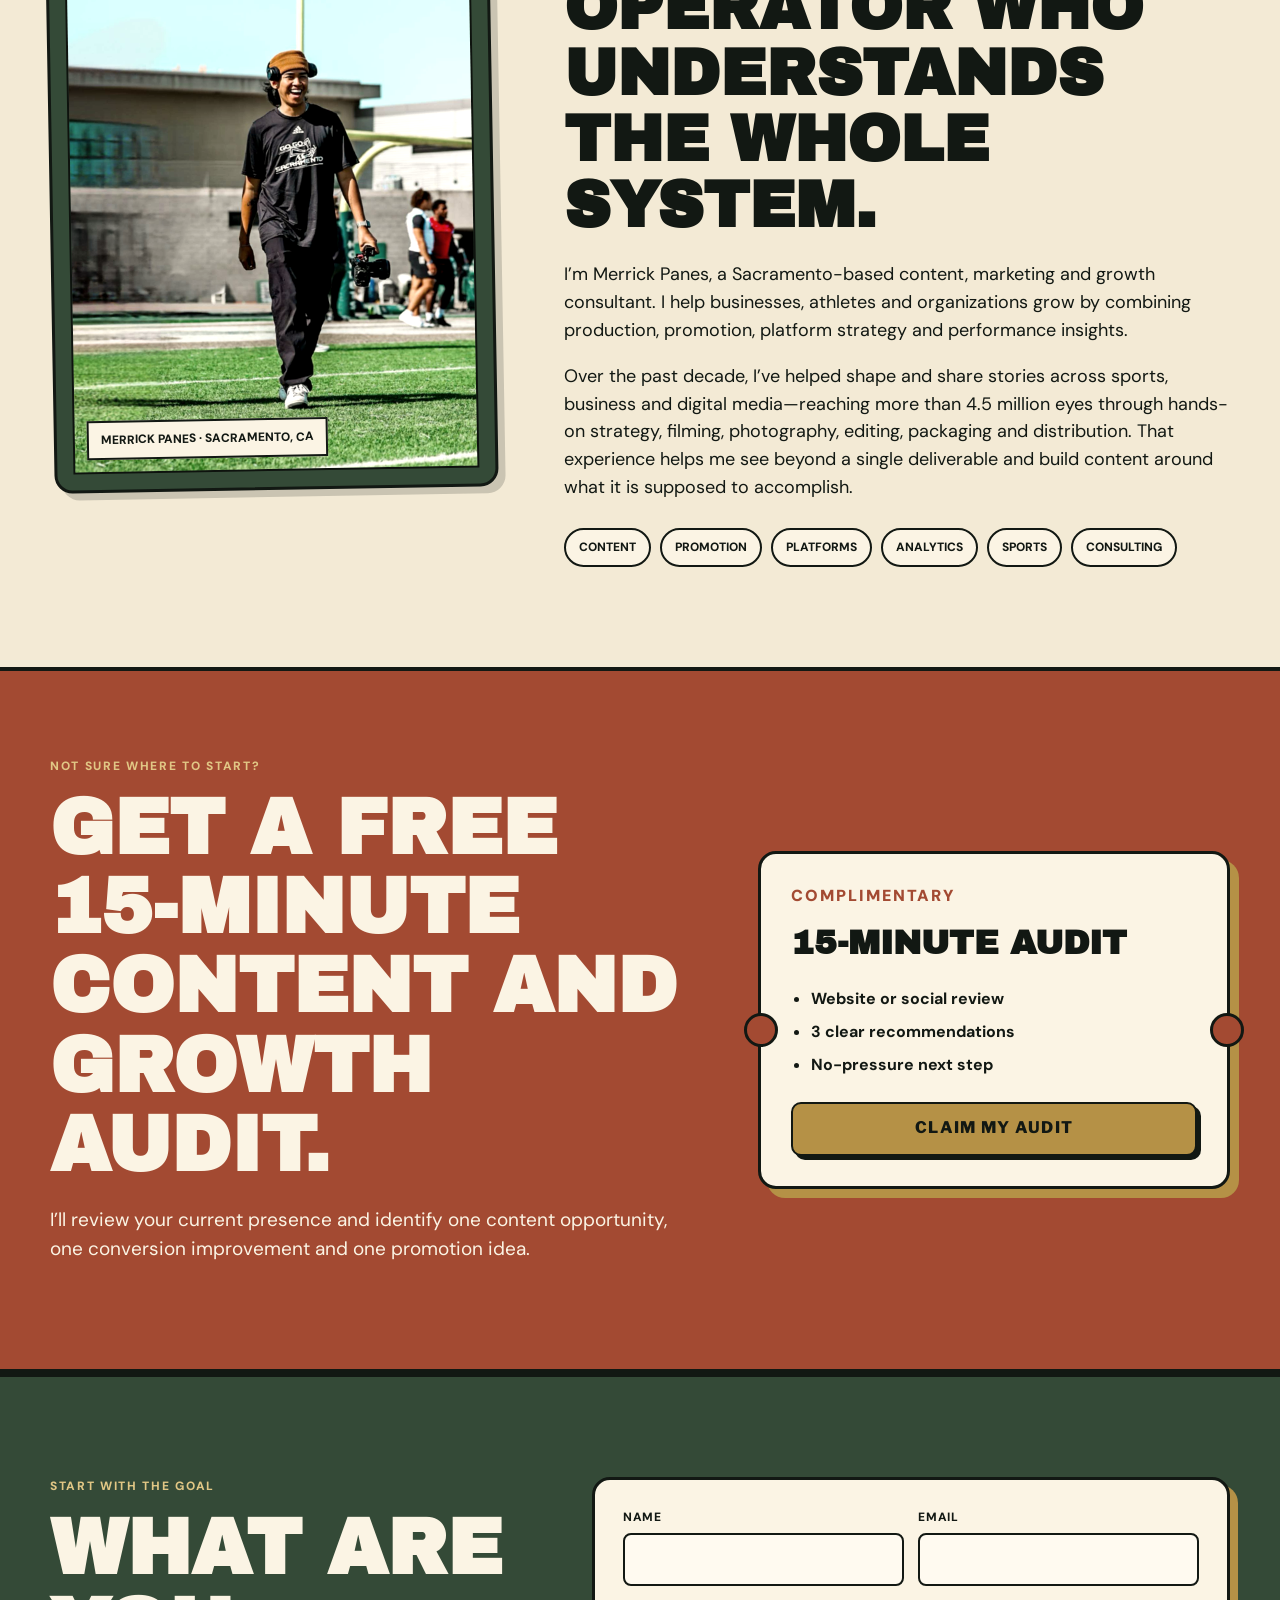
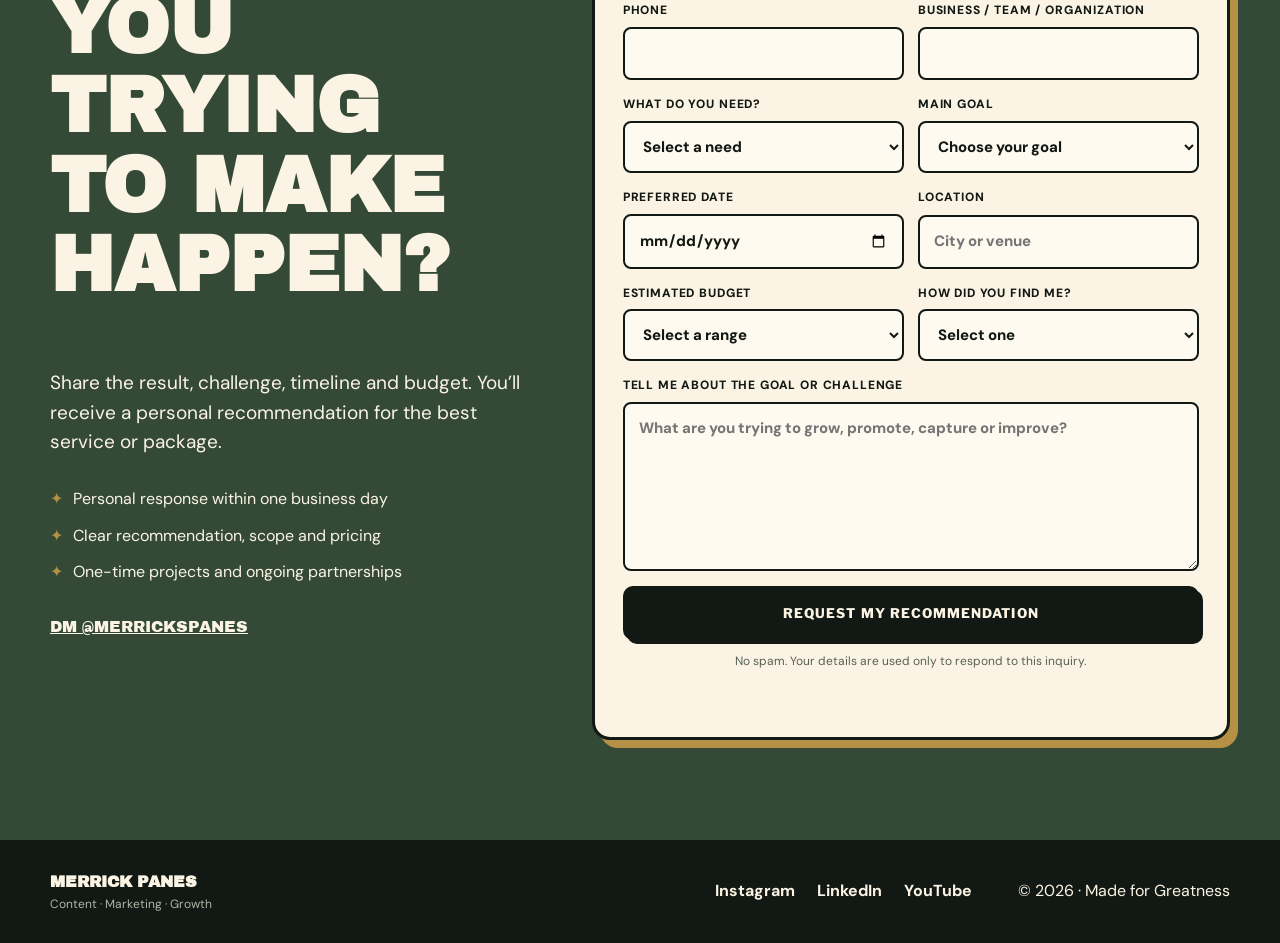
==== commit 1c4afd3d: "Add files via upload" ====
--- a/index.html
+++ b/index.html
@@ -28,7 +28,7 @@
       <a href="#sports">Sports</a>
       <a href="#real-estate">Real Estate</a>
       <a href="#platforms">Platforms</a>
-      <a href="#pricing">Pricing</a>
+      <a href="#solutions">Services</a>
       <a href="#work">Work</a>
       <a href="#about">About</a>
       <a class="nav-cta" href="#contact">Start a Project</a>
@@ -107,9 +107,24 @@
             </ul>
           </div>
           <div class="solution-price">
-            <small>Packages from</small>
-            <strong>$399/mo</strong>
-            <a class="button primary" href="#contact" data-service="Monthly Business Growth Content">Grow My Business</a>
+            <details class="service-price-dropdown">
+              <summary>View partnership options</summary>
+              <div class="service-price-content">
+                <div class="dropdown-price-row">
+                  <div><strong>Starter Partnership</strong><small>2 content sessions · Photo Licensing · 2 short-form videos · Photo &amp; media exclusive rights</small></div>
+                  <b>$399/mo</b>
+                </div>
+                <div class="dropdown-price-row">
+                  <div><strong>Growth Partnership</strong><small>4 content sessions · Photo Licensing · 4 short-form videos · Photo &amp; media exclusive rights</small></div>
+                  <b>$699/mo</b>
+                </div>
+                <div class="dropdown-price-row">
+                  <div><strong>Custom Growth Partner</strong><small>Custom sessions · production · promotion · reporting · strategy</small></div>
+                  <b>Custom</b>
+                </div>
+                <a class="button primary dropdown-cta" href="#contact" data-service="Monthly Business Growth Content">Grow My Business</a>
+              </div>
+            </details>
           </div>
         </article>
 
@@ -120,7 +135,17 @@
             <h3>Sports Media Packages</h3>
             <p>Game coverage, athlete branding, recruiting assets and documentary storytelling that build visibility, credibility and opportunity.</p>
             <ul><li>Game photo and video</li><li>Recruiting packages</li><li>Athlete documentaries</li></ul>
-            <a href="#sports-pricing" data-service="Sports Media Package">View sports packages →</a>
+            <details class="service-price-dropdown">
+              <summary>View sports packages</summary>
+              <div class="service-price-content">
+                <div class="dropdown-price-row"><div><strong>Game Photography</strong><small>Edited athlete or game gallery</small></div><b>$197</b></div>
+                <div class="dropdown-price-row"><div><strong>Game Video Coverage</strong><small>Athlete-focused coverage or organized clips</small></div><b>$247</b></div>
+                <div class="dropdown-price-row"><div><strong>Photo + Video Coverage</strong><small>Complete game-day package</small></div><b>$397</b></div>
+                <div class="dropdown-price-row"><div><strong>Recruiting Package</strong><small>Branding photos, game footage and recruiting content</small></div><b>$399+</b></div>
+                <div class="dropdown-price-row"><div><strong>Athlete Documentary</strong><small>Interview, training, game coverage and story-driven film</small></div><b>$1,500+</b></div>
+                <a class="button primary dropdown-cta" href="#contact" data-service="Sports Media Solution">Plan Sports Coverage</a>
+              </div>
+            </details>
           </article>
 
           <article class="solution-card">
@@ -129,7 +154,15 @@
             <h3>Team and Program Content</h3>
             <p>Media days, tournament coverage, season storytelling, sponsor integrations and platform content for teams and sports programs.</p>
             <ul><li>Team media days</li><li>Tournament content days</li><li>Season partnerships</li></ul>
-            <a href="#contact" data-service="Team / Program Content">Build a team plan →</a>
+            <details class="service-price-dropdown">
+              <summary>View team options</summary>
+              <div class="service-price-content">
+                <div class="dropdown-price-row"><div><strong>Team Media Day</strong><small>Custom quote based on roster, setup and deliverables</small></div><b>$399+</b></div>
+                <div class="dropdown-price-row"><div><strong>Sponsorships</strong><small>Brand integrations and sponsor-focused content</small></div><b>$250+</b></div>
+                <div class="dropdown-price-row"><div><strong>Season Partnership</strong><small>Practice, game, player-feature and platform coverage</small></div><b>Custom</b></div>
+                <a class="button primary dropdown-cta" href="#contact" data-service="Team / Program Content">Build a Team Plan</a>
+              </div>
+            </details>
           </article>
 
           <article class="solution-card">
@@ -138,7 +171,16 @@
             <h3>Promotional Campaigns</h3>
             <p>More than one Reel: concept, message, content, promotion and a clear next action designed around bookings, attendance or sales.</p>
             <ul><li>Campaign concept</li><li>Photo or video production</li><li>Captions and rollout plan</li></ul>
-            <a href="#contact" data-service="Promotional Campaign">Plan a campaign →</a>
+            <details class="service-price-dropdown">
+              <summary>View campaign options</summary>
+              <div class="service-price-content">
+                <div class="dropdown-price-row"><div><strong>Social Media Video</strong><small>One vertical video up to 90 seconds</small></div><b>$150+</b></div>
+                <div class="dropdown-price-row"><div><strong>Promotional Campaign</strong><small>Concept, content, messaging and rollout recommendations</small></div><b>$399+</b></div>
+                <div class="dropdown-price-row"><div><strong>Event Highlight Video</strong><small>1–3 minute recap film</small></div><b>$499+</b></div>
+                <div class="dropdown-price-row"><div><strong>Brand Story Video</strong><small>Planning, production and cinematic edit</small></div><b>$699+</b></div>
+                <a class="button primary dropdown-cta" href="#contact" data-service="Event Promotion and Coverage Solution">Plan a Campaign</a>
+              </div>
+            </details>
           </article>
 
           <article class="solution-card real-estate-card" id="real-estate">
@@ -147,7 +189,17 @@
             <h3>Real Estate Marketing</h3>
             <p>Listing photography, property video, social Reels and agent-brand content designed to help listings stand out and keep agents visible.</p>
             <ul><li>MLS-ready listing photography</li><li>Property walkthroughs and Reels</li><li>Agent branding and monthly content</li></ul>
-            <a href="#real-estate-pricing" data-service="Real Estate Marketing">View real estate packages →</a>
+            <details class="service-price-dropdown">
+              <summary>View real estate options</summary>
+              <div class="service-price-content">
+                <div class="dropdown-price-row"><div><strong>Listing Photography</strong><small>Interior, exterior, MLS-ready and high-resolution files</small></div><b>$199+</b></div>
+                <div class="dropdown-price-row"><div><strong>Premium Listing Photography</strong><small>Expanded gallery and premium presentation</small></div><b>$299+</b></div>
+                <div class="dropdown-price-row"><div><strong>Photo + Vertical Reel</strong><small>Listing gallery plus a social-ready property Reel</small></div><b>$399+</b></div>
+                <div class="dropdown-price-row"><div><strong>Full Property Marketing</strong><small>Photos, Reel, walkthrough video and rollout guidance</small></div><b>$599+</b></div>
+                <div class="dropdown-price-row"><div><strong>Agent Branding Content Day</strong><small>Headshots, lifestyle images and short-form video</small></div><b>$399+</b></div>
+                <a class="button primary dropdown-cta" href="#contact" data-service="Real Estate Marketing Solution">Market My Property</a>
+              </div>
+            </details>
           </article>
 
           <article class="solution-card" id="platforms">
@@ -156,7 +208,15 @@
             <h3>Platform and YouTube Strategy</h3>
             <p>Positioning, content pillars, titles, thumbnails, publishing systems and analytics built from experience developing three platforms.</p>
             <ul><li>Platform audits</li><li>YouTube launch systems</li><li>Monthly strategy</li></ul>
-            <a href="#contact" data-service="Platform / YouTube Strategy">Build my platform →</a>
+            <details class="service-price-dropdown">
+              <summary>View platform options</summary>
+              <div class="service-price-content">
+                <div class="dropdown-price-row"><div><strong>Platform Audit</strong><small>Channel review and focused action plan</small></div><b>$149+</b></div>
+                <div class="dropdown-price-row"><div><strong>YouTube Launch Package</strong><small>Positioning, content pillars, packaging and launch system</small></div><b>$499+</b></div>
+                <div class="dropdown-price-row"><div><strong>Monthly Platform Strategy</strong><small>Analytics review, planning and growth priorities</small></div><b>$299+</b></div>
+                <a class="button primary dropdown-cta" href="#contact" data-service="Platform and YouTube Growth Solution">Build My Platform</a>
+              </div>
+            </details>
           </article>
 
           <article class="solution-card">
@@ -165,7 +225,15 @@
             <h3>Analytics and Content Insights</h3>
             <p>Practical reporting that explains what worked, what did not and what to create or promote next.</p>
             <ul><li>Content audits</li><li>Monthly performance reports</li><li>Audience and conversion insights</li></ul>
-            <a href="#contact" data-service="Analytics / Content Insights">Understand my data →</a>
+            <details class="service-price-dropdown">
+              <summary>View insights options</summary>
+              <div class="service-price-content">
+                <div class="dropdown-price-row"><div><strong>Content Audit</strong><small>Positioning, gaps, calls to action and recommendations</small></div><b>$149+</b></div>
+                <div class="dropdown-price-row"><div><strong>Performance Report</strong><small>What worked, what changed and what to do next</small></div><b>$99+</b></div>
+                <div class="dropdown-price-row"><div><strong>Monthly Strategy</strong><small>Ongoing analytics, planning and growth priorities</small></div><b>$299+</b></div>
+                <a class="button primary dropdown-cta" href="#contact" data-service="Content Insights and Strategy Solution">Review My Content</a>
+              </div>
+            </details>
           </article>
 
           <article class="solution-card">
@@ -174,111 +242,22 @@
             <h3>Editing Services</h3>
             <p>Professional post-production for creators, businesses, teams and organizations that already have footage or images.</p>
             <ul><li>YouTube editing</li><li>Short-form and long-form video</li><li>Photo editing</li></ul>
-            <a href="#pricing" data-service="Editing Services">View editing rates →</a>
-          </article>
-        </div>
-      </div>
-    </section>
-
-    <section id="pricing" class="section pricing-section">
-      <div class="shell">
-        <div class="section-heading split-heading">
-          <div>
-            <p class="eyebrow">Packages and starting prices</p>
-            <h2>A clear starting point for every kind of project.</h2>
-          </div>
-          <p>Final pricing depends on scope, schedule, travel, crew, licensing and deliverables. Custom campaigns are quoted around the outcome.</p>
-        </div>
-
-        <div class="offer-banner">
-          <div>
-            <p class="eyebrow light">Recurring revenue focus</p>
-            <h3>Monthly Growth Partnerships</h3>
-            <p>Best for businesses that need ongoing content, promotion and direction—not a one-time post.</p>
-          </div>
-          <div class="offer-tiers">
-            <div><span>Starter</span><strong>$399/mo</strong><small>2 sessions · Photo Licensing · 2 short-form videos · Photo &amp; media exclusive rights</small></div>
-            <div><span>Growth</span><strong>$699/mo</strong><small>4 sessions · Photo Licensing · 4 short-form videos · Photo &amp; media exclusive rights</small></div>
-            <div><span>Growth Partner</span><strong>$999+</strong><small>Custom sessions · Photo Licensing · production · promotion · reporting · strategy · Photo &amp; media exclusive rights</small></div>
-          </div>
-        </div>
-
-        <div class="pricing-grid">
-          <article class="price-panel" id="sports-pricing">
-            <div class="price-heading"><span>01</span><h3>Sports Media</h3></div>
-            <div class="price-row"><div><strong>Game Photography</strong><small>Edited athlete or game gallery</small></div><b>$197</b></div>
-            <div class="price-row"><div><strong>Game Video Coverage</strong><small>Athlete-focused coverage or organized clips</small></div><b>$247</b></div>
-            <div class="price-row"><div><strong>Photo + Video Coverage</strong><small>Complete game-day package</small></div><b>$397</b></div>
-            <div class="price-row"><div><strong>Recruiting Package</strong><small>Branding photos, game footage and recruiting content</small></div><b>$399+</b></div>
-            <div class="price-row"><div><strong>Athlete Documentary</strong><small>Interviews, training, games and story-driven film</small></div><b>$1,500+</b></div>
-          </article>
-
-          <article class="price-panel">
-            <div class="price-heading"><span>02</span><h3>Business Campaigns</h3></div>
-            <div class="price-row"><div><strong>Social Media Video</strong><small>One vertical video up to 90 seconds</small></div><b>$150</b></div>
-            <div class="price-row"><div><strong>Brand Story Video</strong><small>Planning, production and cinematic edit</small></div><b>$699</b></div>
-            <div class="price-row"><div><strong>Event Promotion Campaign</strong><small>Concept, content, copy and rollout recommendations</small></div><b>$399+</b></div>
-            <div class="price-row"><div><strong>Event Highlight Video</strong><small>1–3 minute recap film</small></div><b>$499</b></div>
-            <div class="price-row"><div><strong>Documentary Film</strong><small>Pre-production through final delivery</small></div><b>$1,500+</b></div>
-          </article>
-
-          <article class="price-panel">
-            <div class="price-heading"><span>03</span><h3>Photography</h3></div>
-            <div class="price-row"><div><strong>Portrait Session</strong><small>Up to 1 hour · 2 locations · 25+ photos</small></div><b>$199</b></div>
-            <div class="price-row"><div><strong>Athlete Branding</strong><small>Up to 90 minutes · multiple looks · 40+ photos</small></div><b>$299</b></div>
-            <div class="price-row"><div><strong>Team Media Day</strong><small>Final quote based on roster and setup</small></div><b>$399+</b></div>
-            <div class="price-row"><div><strong>Event Photography</strong><small>2-hour minimum · online gallery</small></div><b>$100/hr</b></div>
-            <div class="price-row"><div><strong>Headshots</strong><small>30 minutes · 10 edited images</small></div><b>$150</b></div>
-          </article>
-
-          <article class="price-panel" id="real-estate-pricing">
-            <div class="price-heading"><span>04</span><h3>Real Estate Marketing</h3></div>
-            <div class="price-row"><div><strong>Listing Photography</strong><small>Interior, exterior, MLS-ready and high-resolution files</small></div><b>$199+</b></div>
-            <div class="price-row"><div><strong>Premium Listing Photography</strong><small>Expanded gallery, detail images and premium presentation</small></div><b>$299+</b></div>
-            <div class="price-row"><div><strong>Photo + Vertical Reel</strong><small>Listing gallery plus a social-ready property Reel</small></div><b>$399+</b></div>
-            <div class="price-row"><div><strong>Full Property Marketing</strong><small>Photos, Reel, walkthrough video and rollout guidance</small></div><b>$599+</b></div>
-            <div class="price-row"><div><strong>Agent Branding Content Day</strong><small>Headshots, lifestyle images and short-form video</small></div><b>$399+</b></div>
-          </article>
-
-          <article class="price-panel">
-            <div class="price-heading"><span>05</span><h3>Platforms & Insights</h3></div>
-            <div class="price-row"><div><strong>Content Audit</strong><small>Positioning, gaps, CTA review and recommendations</small></div><b>$149+</b></div>
-            <div class="price-row"><div><strong>Platform Audit</strong><small>Channel review and 30-day action plan</small></div><b>$149+</b></div>
-            <div class="price-row"><div><strong>YouTube Launch Package</strong><small>Positioning, pillars, packaging and launch system</small></div><b>$499+</b></div>
-            <div class="price-row"><div><strong>Monthly Strategy</strong><small>Analytics, planning and growth priorities</small></div><b>$299+</b></div>
-            <div class="price-row"><div><strong>Performance Report</strong><small>What worked and what to do next</small></div><b>$99+</b></div>
-          </article>
-
-          <article class="price-panel">
-            <div class="price-heading"><span>06</span><h3>Editing</h3></div>
-            <div class="price-row"><div><strong>Video Editing</strong><small>Project-based or hourly support</small></div><b>$75/hr</b></div>
-            <div class="price-row"><div><strong>YouTube Editing</strong><small>Long-form content and platform packaging</small></div><b>$199+</b></div>
-            <div class="price-row"><div><strong>Photo Editing</strong><small>Bulk pricing available</small></div><b>$10/photo</b></div>
-            <div class="price-row"><div><strong>Monthly Editing Support</strong><small>Reserved recurring post-production</small></div><b>Quote</b></div>
-          </article>
-
-          <article class="price-panel price-panel-dark">
-            <div class="price-heading"><span>07</span><h3>Team & Season Partnerships</h3></div>
-            <p class="consulting-copy">Designed for programs that need consistent coverage, storytelling, recruiting media, sponsor content or YouTube episodes.</p>
-            <ul class="consulting-list">
-              <li>Sponsorships: $250+</li>
-              <li>Season partnerships: custom monthly scope</li>
-              <li>Practice, game and player-feature coverage</li>
-              <li>Promotion, distribution and reporting options</li>
-            </ul>
-            <a class="button price-button" href="#contact" data-service="Team / Season Partnership">Request a Team Plan</a>
-          </article>
-        </div>
-
-        <div class="addons-bar">
-          <span><b>Additional location</b> +$75</span>
-          <span><b>Rush delivery</b> +$100</span>
-          <span><b>Extra short-form edit</b> +$75</span>
-          <span><b>Additional revisions</b> $50/hr</span>
-          <span><b>Travel</b> Custom quote</span>
-        </div>
-      </div>
-    </section>
+            <details class="service-price-dropdown">
+              <summary>View editing rates</summary>
+              <div class="service-price-content">
+                <div class="dropdown-price-row"><div><strong>Video Editing</strong><small>Project-based or hourly support</small></div><b>$75/hr</b></div>
+                <div class="dropdown-price-row"><div><strong>YouTube Editing</strong><small>Long-form content and platform packaging</small></div><b>$199+</b></div>
+                <div class="dropdown-price-row"><div><strong>Photo Editing</strong><small>Bulk pricing available</small></div><b>$10/photo</b></div>
+                <div class="dropdown-price-row"><div><strong>Monthly Editing Support</strong><small>Reserved recurring post-production</small></div><b>Custom</b></div>
+                <a class="button primary dropdown-cta" href="#contact" data-service="Editing Services">Request Editing</a>
+              </div>
+            </details>
+          </article>
+        </div>
+      </div>
+    </section>
+
+    
 
     <section id="work" class="section shell instagram-work">
       <div class="section-heading split-heading">
@@ -403,20 +382,16 @@
           <div class="field-row">
             <label>What do you need?
               <select name="service" id="serviceSelect" required>
-                <option value="">Select a service</option>
+                <option value="">Select a need</option>
                 <option>Free 15-Minute Growth Audit</option>
-                <option>Monthly Business Growth Content</option>
-                <option>Sports Media Package</option>
-                <option>Team / Program Content</option>
-                <option>Team / Season Partnership</option>
-                <option>Promotional Campaign</option>
-                <option>Real Estate Marketing</option>
-                <option>Platform / YouTube Strategy</option>
-                <option>Analytics / Content Insights</option>
-                <option>Photography</option>
-                <option>Video Production</option>
-                <option>Editing Services</option>
-                <option>Not sure yet</option>
+                <option>Business Growth Solution</option>
+                <option>Sports Media Solution</option>
+                <option>Real Estate Marketing Solution</option>
+                <option>Event Promotion and Coverage Solution</option>
+                <option>Platform and YouTube Growth Solution</option>
+                <option>Photo and Video Production Solution</option>
+                <option>Content Insights and Strategy Solution</option>
+                <option>Custom Recommendation</option>
               </select>
             </label>
             <label>Main goal
@@ -441,6 +416,7 @@
             <label>Estimated budget
               <select name="budget">
                 <option value="">Select a range</option>
+                <option>Not sure — recommend an option</option>
                 <option>Under $300</option>
                 <option>$300–$699</option>
                 <option>$700–$1,499</option>
--- a/styles.css
+++ b/styles.css
@@ -835,3 +835,352 @@
   .pricing-addons.is-visible { display: grid; }
   .instagram-single-ad { border-radius: 14px; box-shadow: 6px 6px 0 var(--green); }
 }
+
+
+/* Goal-based solution builder */
+.goal-selector-card {
+  display: grid;
+  grid-template-columns: 1.1fr .9fr;
+  gap: 30px;
+  align-items: center;
+  margin-bottom: 24px;
+  padding: 32px;
+  border: 3px solid var(--ink);
+  border-radius: 20px;
+  background: #e8dfca;
+  box-shadow: 8px 8px 0 var(--gold);
+}
+
+.goal-selector-card h3 {
+  margin: 5px 0 10px;
+  font: clamp(30px, 4vw, 48px)/1 "Archivo Black", sans-serif;
+  text-transform: uppercase;
+}
+
+.goal-selector-card p { margin-bottom: 0; }
+
+.goal-select-label {
+  display: grid;
+  gap: 10px;
+  font-weight: 900;
+  text-transform: uppercase;
+  letter-spacing: .06em;
+}
+
+.goal-select-label select {
+  width: 100%;
+  min-height: 60px;
+  padding: 0 48px 0 17px;
+  border: 3px solid var(--ink);
+  border-radius: 10px;
+  background: var(--paper);
+  color: var(--ink);
+  font: 700 16px/1.2 "DM Sans", sans-serif;
+  cursor: pointer;
+}
+
+.goal-empty-state {
+  display: grid;
+  place-items: center;
+  min-height: 300px;
+  padding: 38px;
+  text-align: center;
+  border: 3px dashed var(--green);
+  border-radius: 20px;
+  background: rgba(232, 223, 202, .62);
+}
+
+.goal-empty-state span {
+  color: var(--gold);
+  font: clamp(55px, 10vw, 112px)/.8 "Archivo Black", sans-serif;
+}
+
+.goal-empty-state h3 {
+  max-width: 760px;
+  margin: 25px 0 9px;
+  font: clamp(27px, 4vw, 45px)/1 "Archivo Black", sans-serif;
+  text-transform: uppercase;
+}
+
+.goal-empty-state p {
+  max-width: 620px;
+  margin: 0;
+}
+
+.goal-solution {
+  display: none;
+  overflow: hidden;
+  margin-bottom: 24px;
+  border: 3px solid var(--ink);
+  border-radius: 22px;
+  background: var(--paper);
+  box-shadow: 9px 9px 0 var(--green);
+}
+
+.goal-solution.is-visible { display: block; }
+
+.goal-badge {
+  padding: 12px 25px;
+  background: var(--ink);
+  color: var(--gold);
+  font-weight: 900;
+  text-transform: uppercase;
+  letter-spacing: .09em;
+}
+
+.goal-copy {
+  padding: 34px 34px 18px;
+}
+
+.goal-copy h3 {
+  max-width: 900px;
+  margin: 7px 0 14px;
+  font: clamp(34px, 5vw, 62px)/.95 "Archivo Black", sans-serif;
+  text-transform: uppercase;
+}
+
+.goal-copy p:last-child {
+  max-width: 900px;
+  font-size: 18px;
+}
+
+.goal-columns {
+  display: grid;
+  grid-template-columns: 1fr 1fr;
+  gap: 18px;
+  padding: 0 34px 30px;
+}
+
+.goal-columns article {
+  padding: 25px;
+  border: 2px solid var(--ink);
+  border-radius: 16px;
+  background: #e8dfca;
+}
+
+.goal-columns article:nth-child(2) {
+  background: #d7dfd2;
+}
+
+.goal-columns h4 {
+  margin: 0 0 16px;
+  font: 23px/1 "Archivo Black", sans-serif;
+  text-transform: uppercase;
+}
+
+.goal-columns ul {
+  margin: 0;
+  padding-left: 19px;
+}
+
+.goal-columns li {
+  margin-bottom: 8px;
+  font-weight: 700;
+}
+
+.goal-action {
+  display: flex;
+  align-items: center;
+  justify-content: space-between;
+  gap: 25px;
+  padding: 23px 34px;
+  border-top: 3px solid var(--ink);
+  background: var(--green);
+  color: var(--paper);
+}
+
+.goal-action p {
+  max-width: 680px;
+  margin: 0;
+}
+
+.goal-action .button {
+  flex: 0 0 auto;
+  background: var(--gold);
+  color: var(--ink);
+  border-color: var(--paper);
+}
+
+.investment-note {
+  display: grid;
+  grid-template-columns: .85fr 1.15fr;
+  gap: 35px;
+  align-items: center;
+  margin-top: 32px;
+  padding: 34px;
+  border: 3px solid var(--gold);
+  border-radius: 20px;
+  background: var(--ink);
+  color: var(--paper);
+}
+
+.investment-note h3 {
+  margin: 5px 0 0;
+  font: clamp(26px, 4vw, 44px)/1 "Archivo Black", sans-serif;
+  text-transform: uppercase;
+}
+
+.investment-note p:last-child {
+  margin: 0;
+  font-size: 17px;
+}
+
+@media (max-width: 800px) {
+  .goal-selector-card,
+  .goal-columns,
+  .investment-note {
+    grid-template-columns: 1fr;
+  }
+
+  .goal-selector-card,
+  .goal-copy,
+  .goal-columns,
+  .investment-note {
+    padding-left: 22px;
+    padding-right: 22px;
+  }
+
+  .goal-action {
+    align-items: stretch;
+    flex-direction: column;
+    padding: 22px;
+  }
+
+  .goal-action .button {
+    width: 100%;
+  }
+}
+
+
+/* Pricing dropdowns embedded inside service cards */
+.solution-card {
+  min-height: 0;
+}
+
+.solution-card > ul {
+  margin-bottom: 20px;
+}
+
+.service-price-dropdown {
+  width: 100%;
+  margin-top: auto;
+  border-top: 2px solid var(--ink);
+}
+
+.service-price-dropdown summary {
+  position: relative;
+  padding: 19px 34px 19px 0;
+  color: var(--ink);
+  font-weight: 900;
+  text-transform: uppercase;
+  text-decoration: underline;
+  text-decoration-thickness: 2px;
+  text-underline-offset: 4px;
+  cursor: pointer;
+  list-style: none;
+}
+
+.service-price-dropdown summary::-webkit-details-marker {
+  display: none;
+}
+
+.service-price-dropdown summary::after {
+  content: "+";
+  position: absolute;
+  top: 50%;
+  right: 4px;
+  transform: translateY(-50%);
+  color: var(--green);
+  font: 26px/1 "Archivo Black", sans-serif;
+}
+
+.service-price-dropdown[open] summary::after {
+  content: "−";
+}
+
+.service-price-content {
+  display: grid;
+  gap: 0;
+  padding: 4px 0 4px;
+  border-top: 1px solid rgba(18, 24, 19, .28);
+}
+
+.dropdown-price-row {
+  display: grid;
+  grid-template-columns: 1fr auto;
+  gap: 18px;
+  align-items: center;
+  padding: 14px 0;
+  border-bottom: 1px solid rgba(18, 24, 19, .22);
+}
+
+.dropdown-price-row div {
+  display: grid;
+  gap: 4px;
+}
+
+.dropdown-price-row strong {
+  font-size: 14px;
+  text-transform: uppercase;
+}
+
+.dropdown-price-row small {
+  line-height: 1.35;
+}
+
+.dropdown-price-row b {
+  color: var(--green);
+  font: 17px/1 "Archivo Black", sans-serif;
+  white-space: nowrap;
+}
+
+.dropdown-cta {
+  width: 100%;
+  margin: 18px 0 10px;
+  text-align: center;
+}
+
+.solution-feature .service-price-dropdown {
+  border-top-color: rgba(243, 234, 213, .5);
+}
+
+.solution-feature .service-price-dropdown summary {
+  color: var(--paper);
+  text-align: left;
+  text-decoration-color: var(--gold);
+}
+
+.solution-feature .service-price-dropdown summary::after,
+.solution-feature .dropdown-price-row b {
+  color: var(--gold);
+}
+
+.solution-feature .service-price-content,
+.solution-feature .dropdown-price-row {
+  border-color: rgba(243, 234, 213, .25);
+}
+
+.solution-feature .dropdown-price-row {
+  text-align: left;
+}
+
+.solution-feature .dropdown-price-row small {
+  color: #cbd2c7;
+}
+
+.solution-feature .solution-price {
+  align-self: stretch;
+  display: flex;
+  align-items: flex-start;
+}
+
+@media (max-width: 700px) {
+  .dropdown-price-row {
+    grid-template-columns: 1fr;
+    gap: 7px;
+  }
+
+  .dropdown-price-row b {
+    font-size: 18px;
+  }
+}
